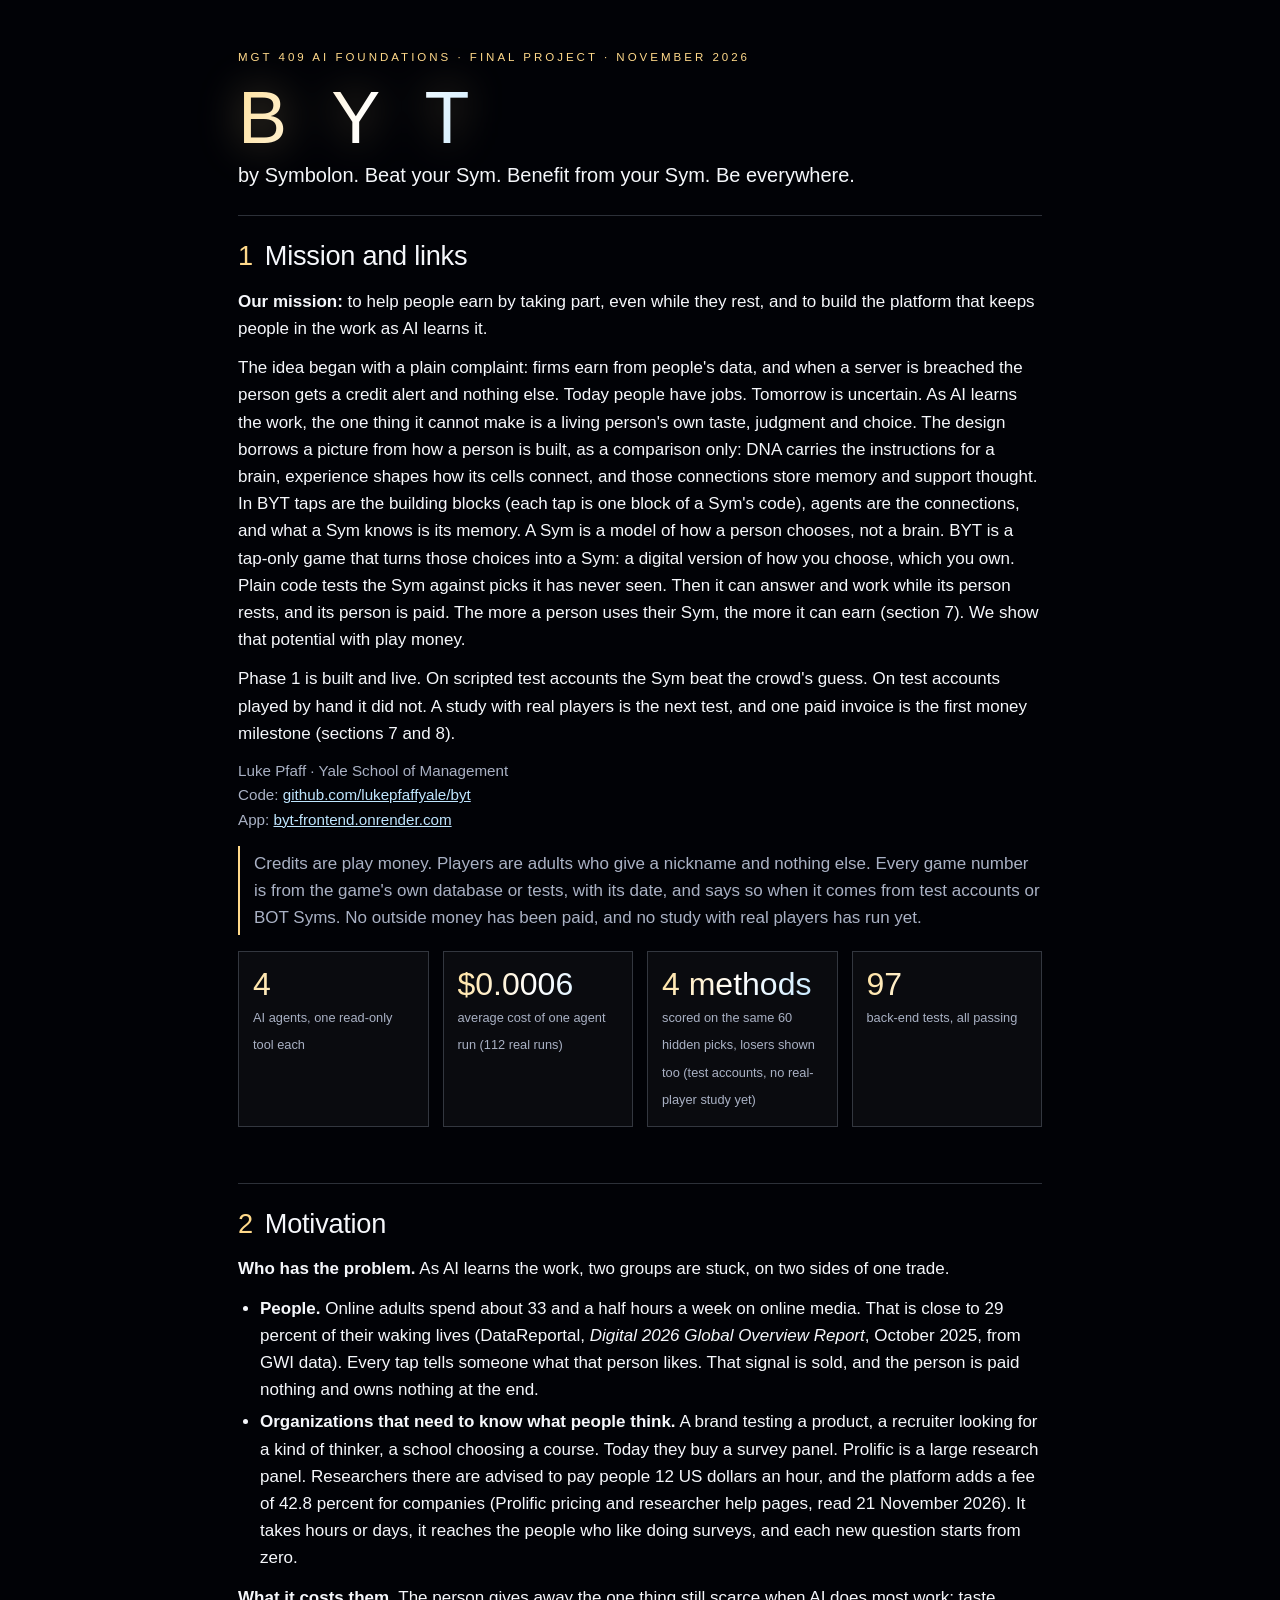
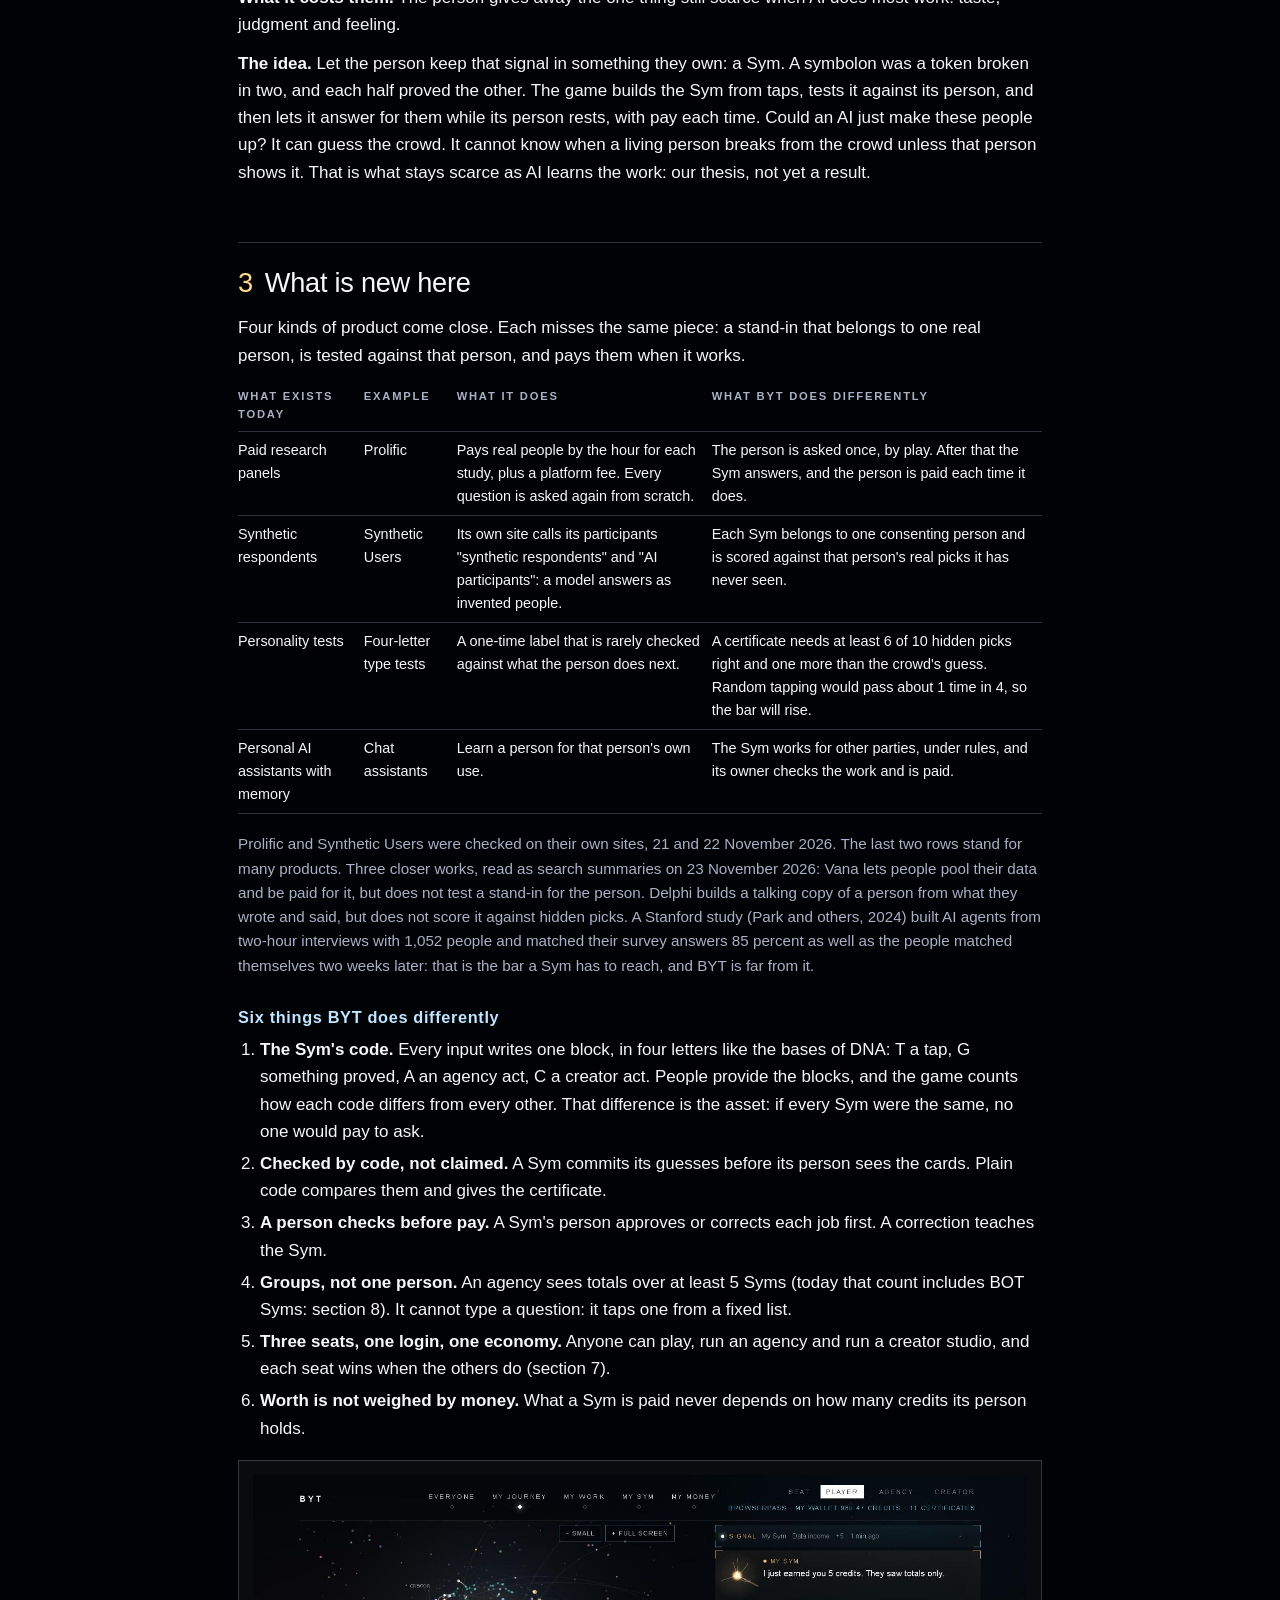
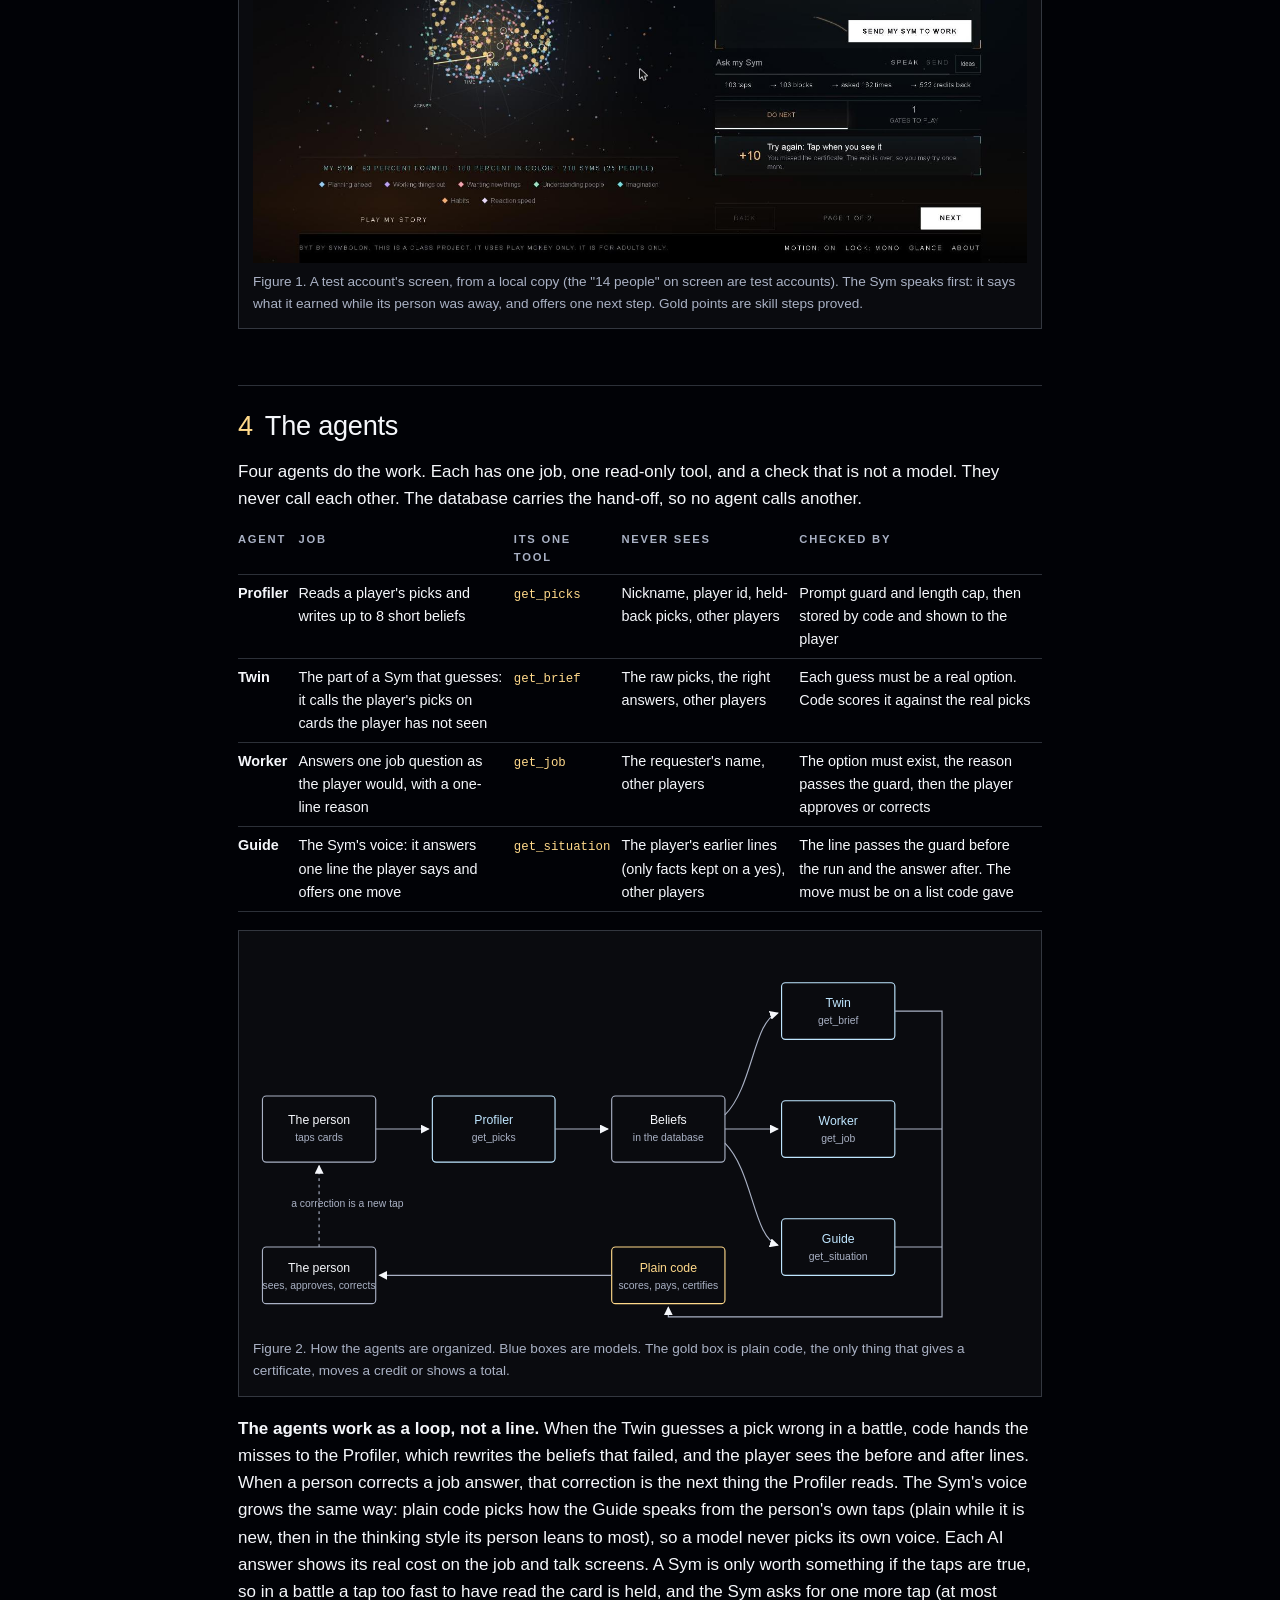
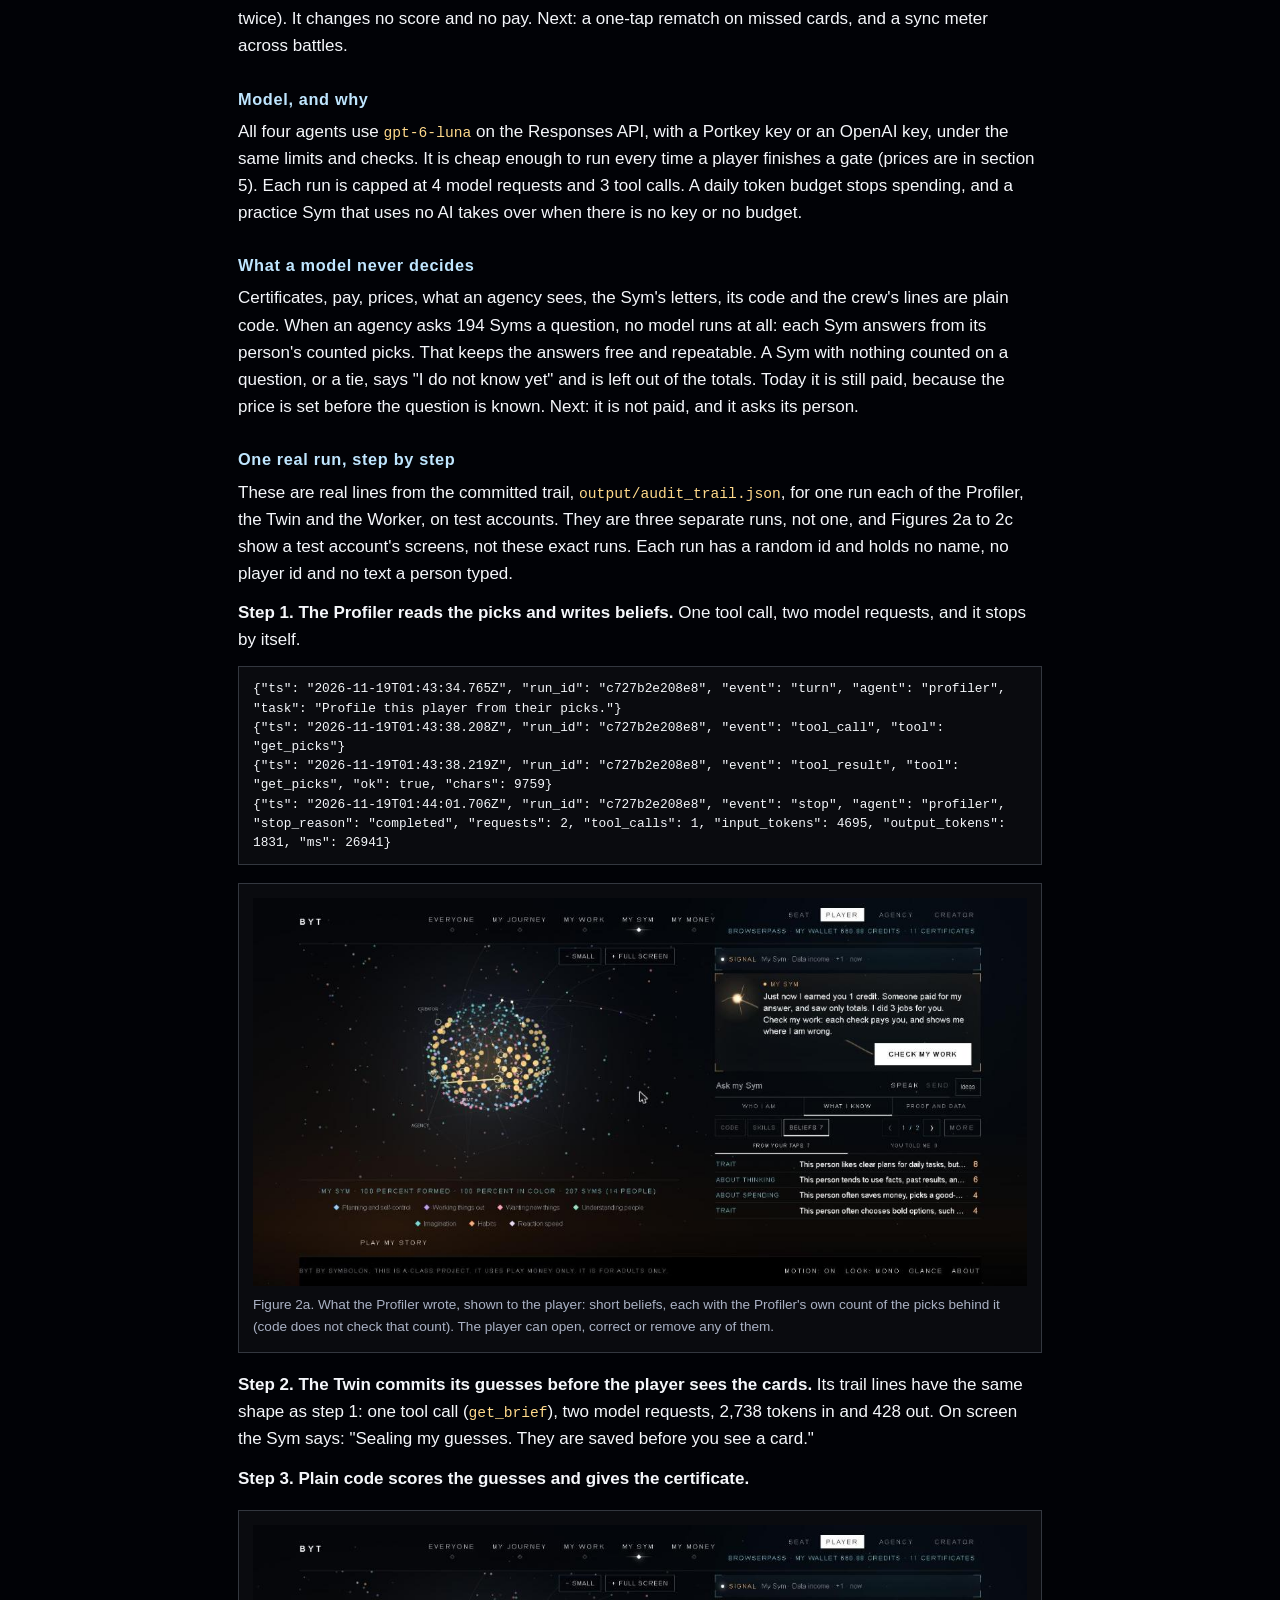
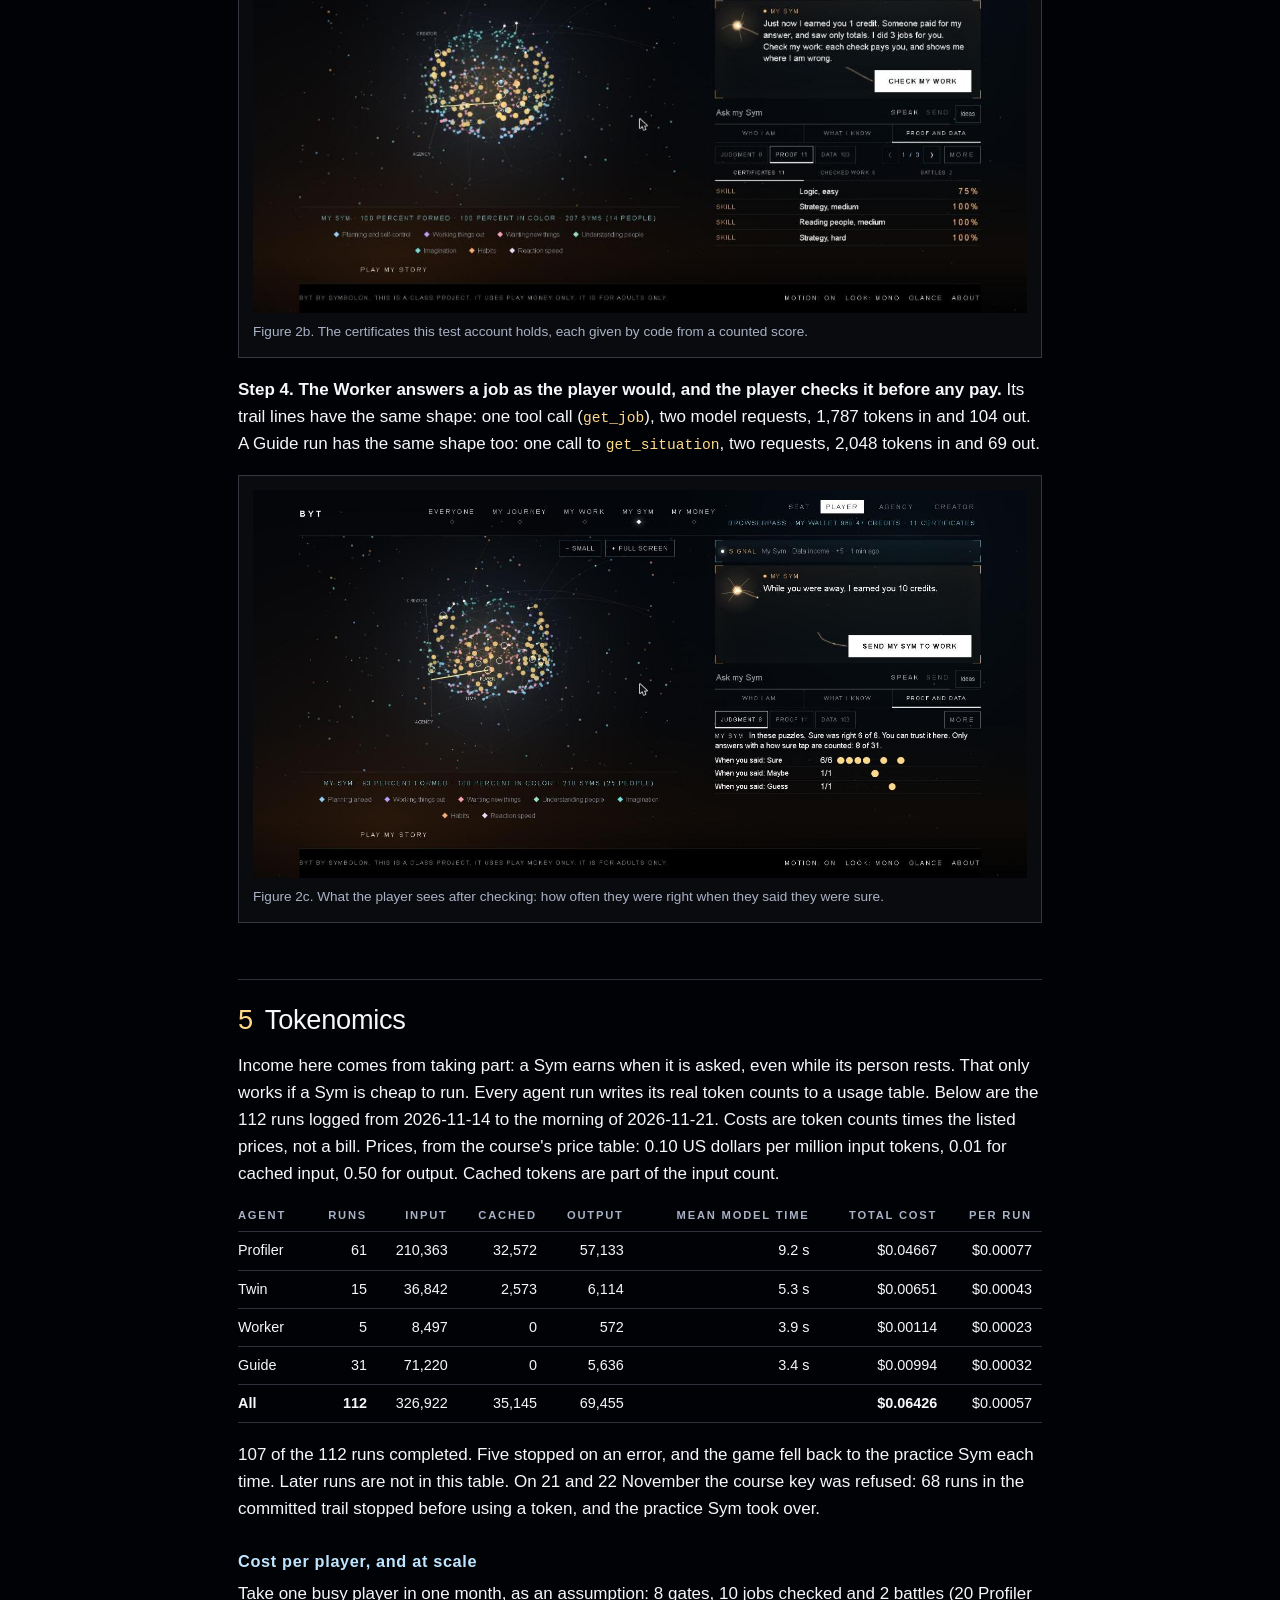
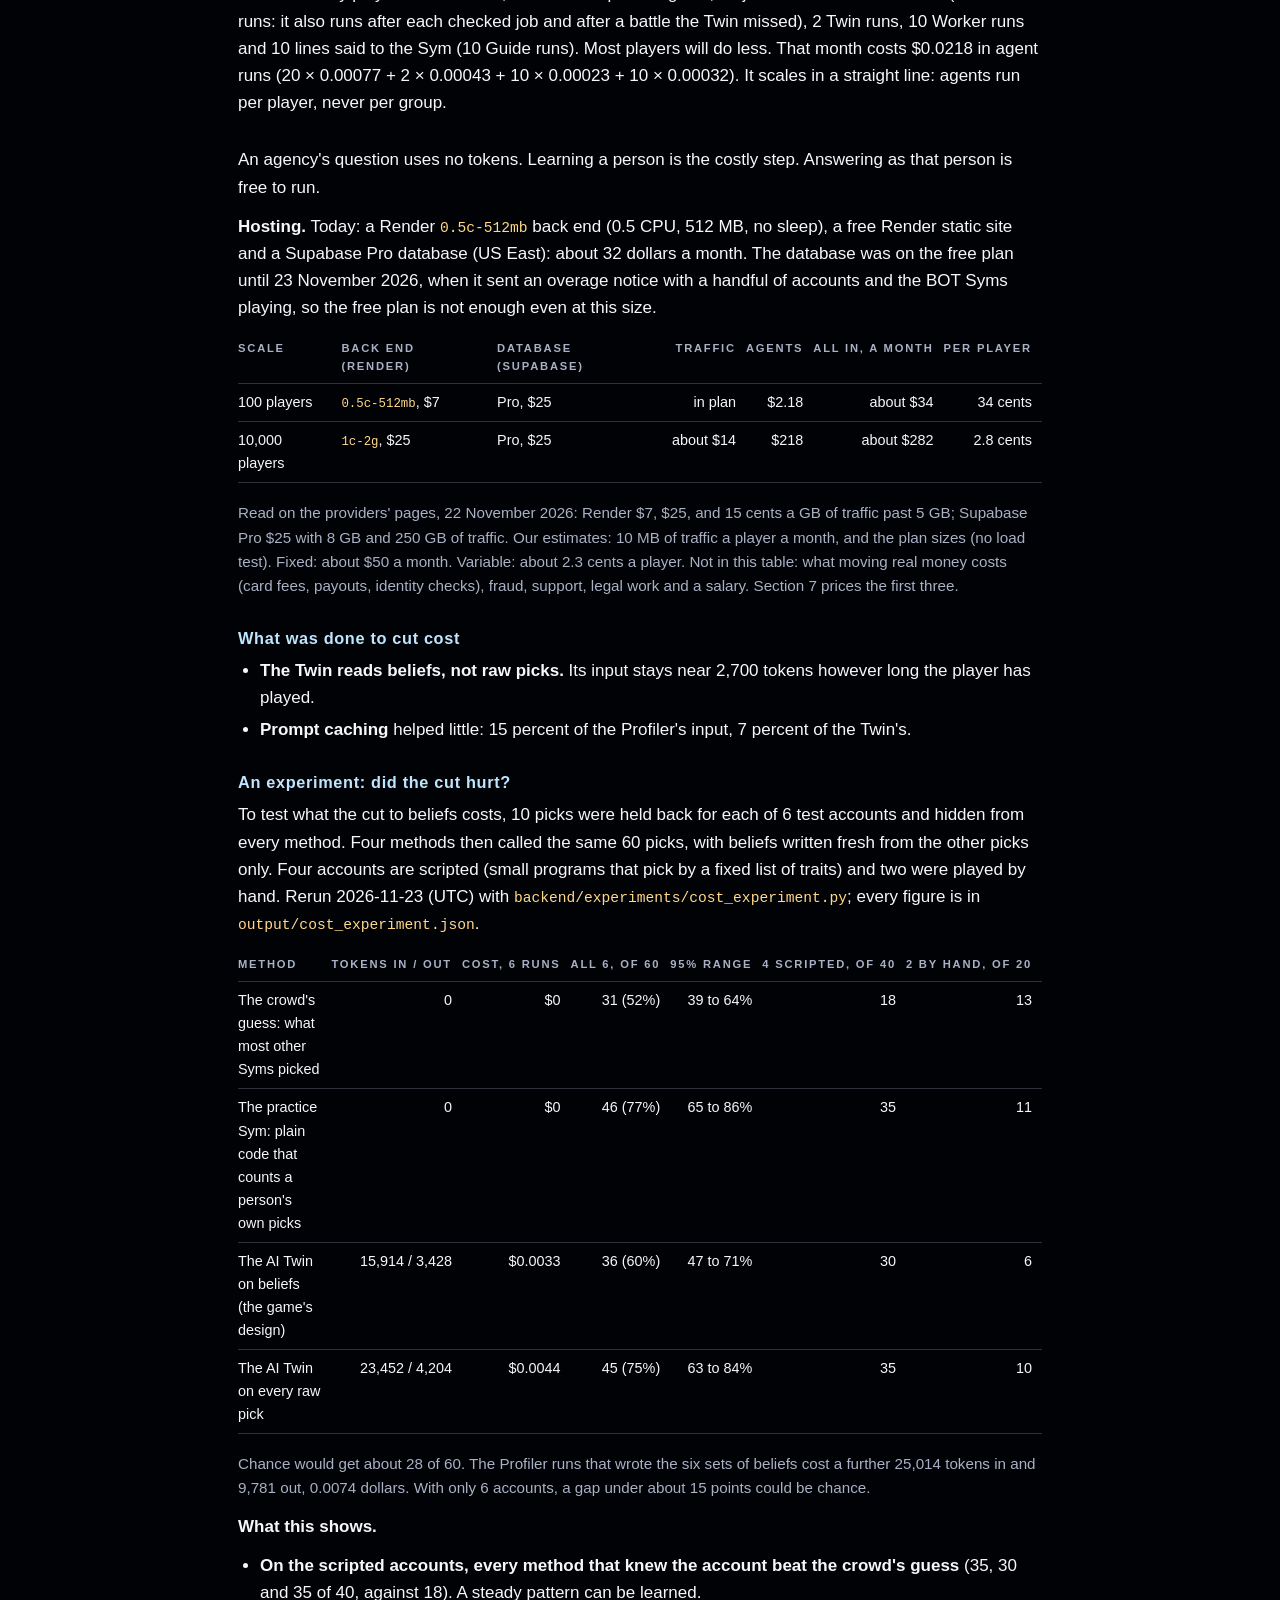
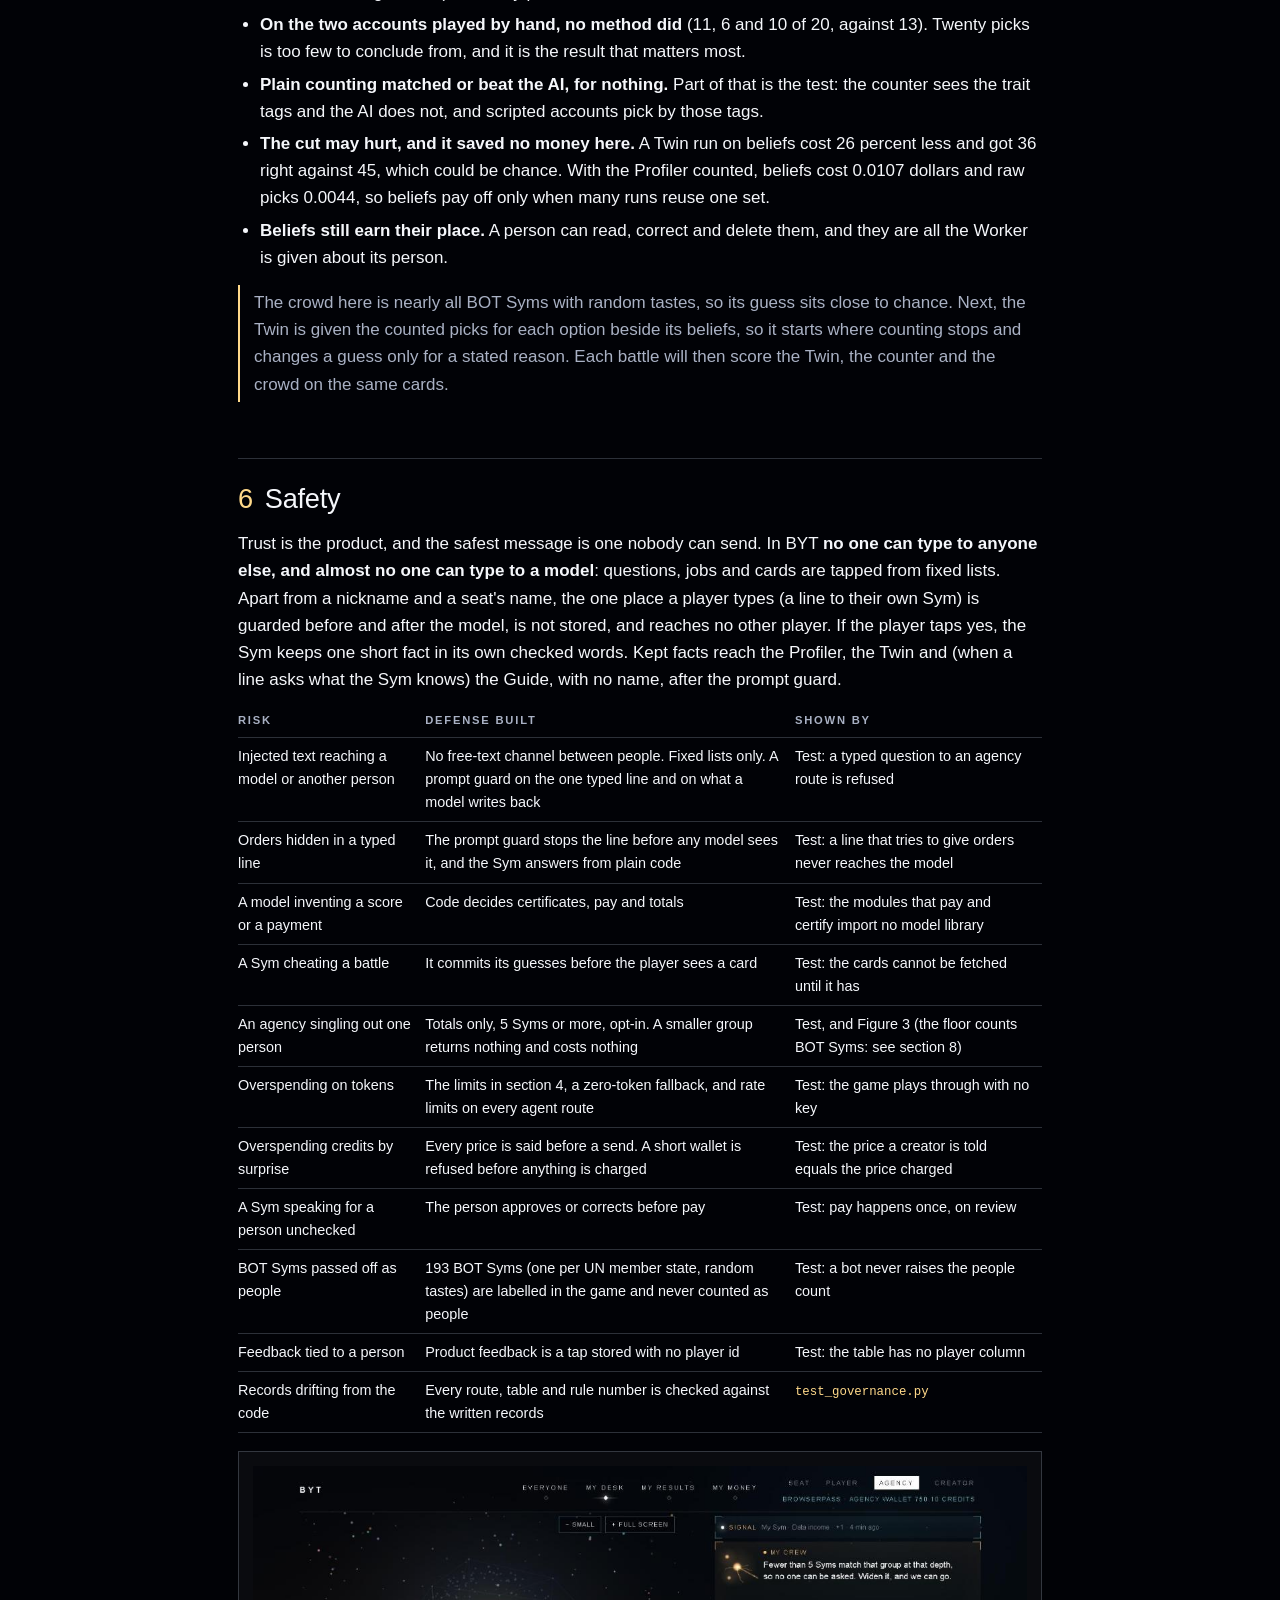
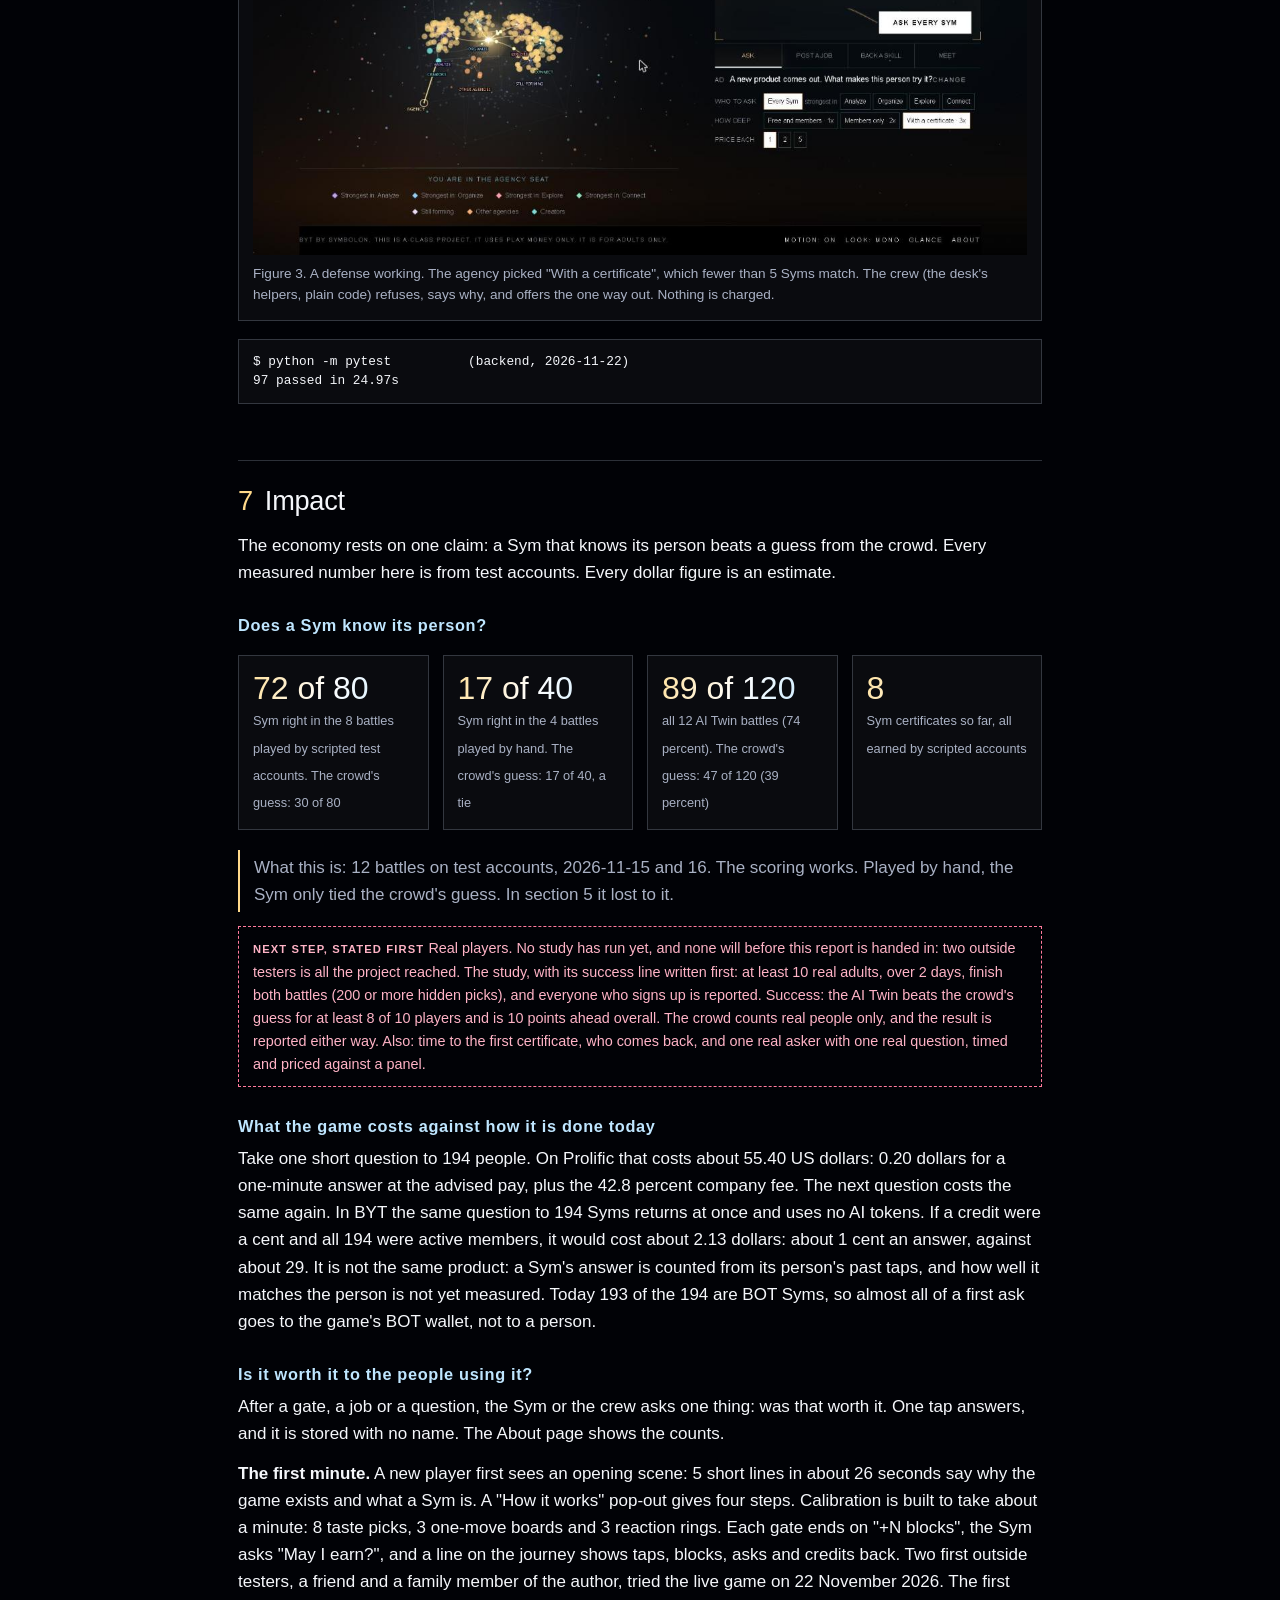
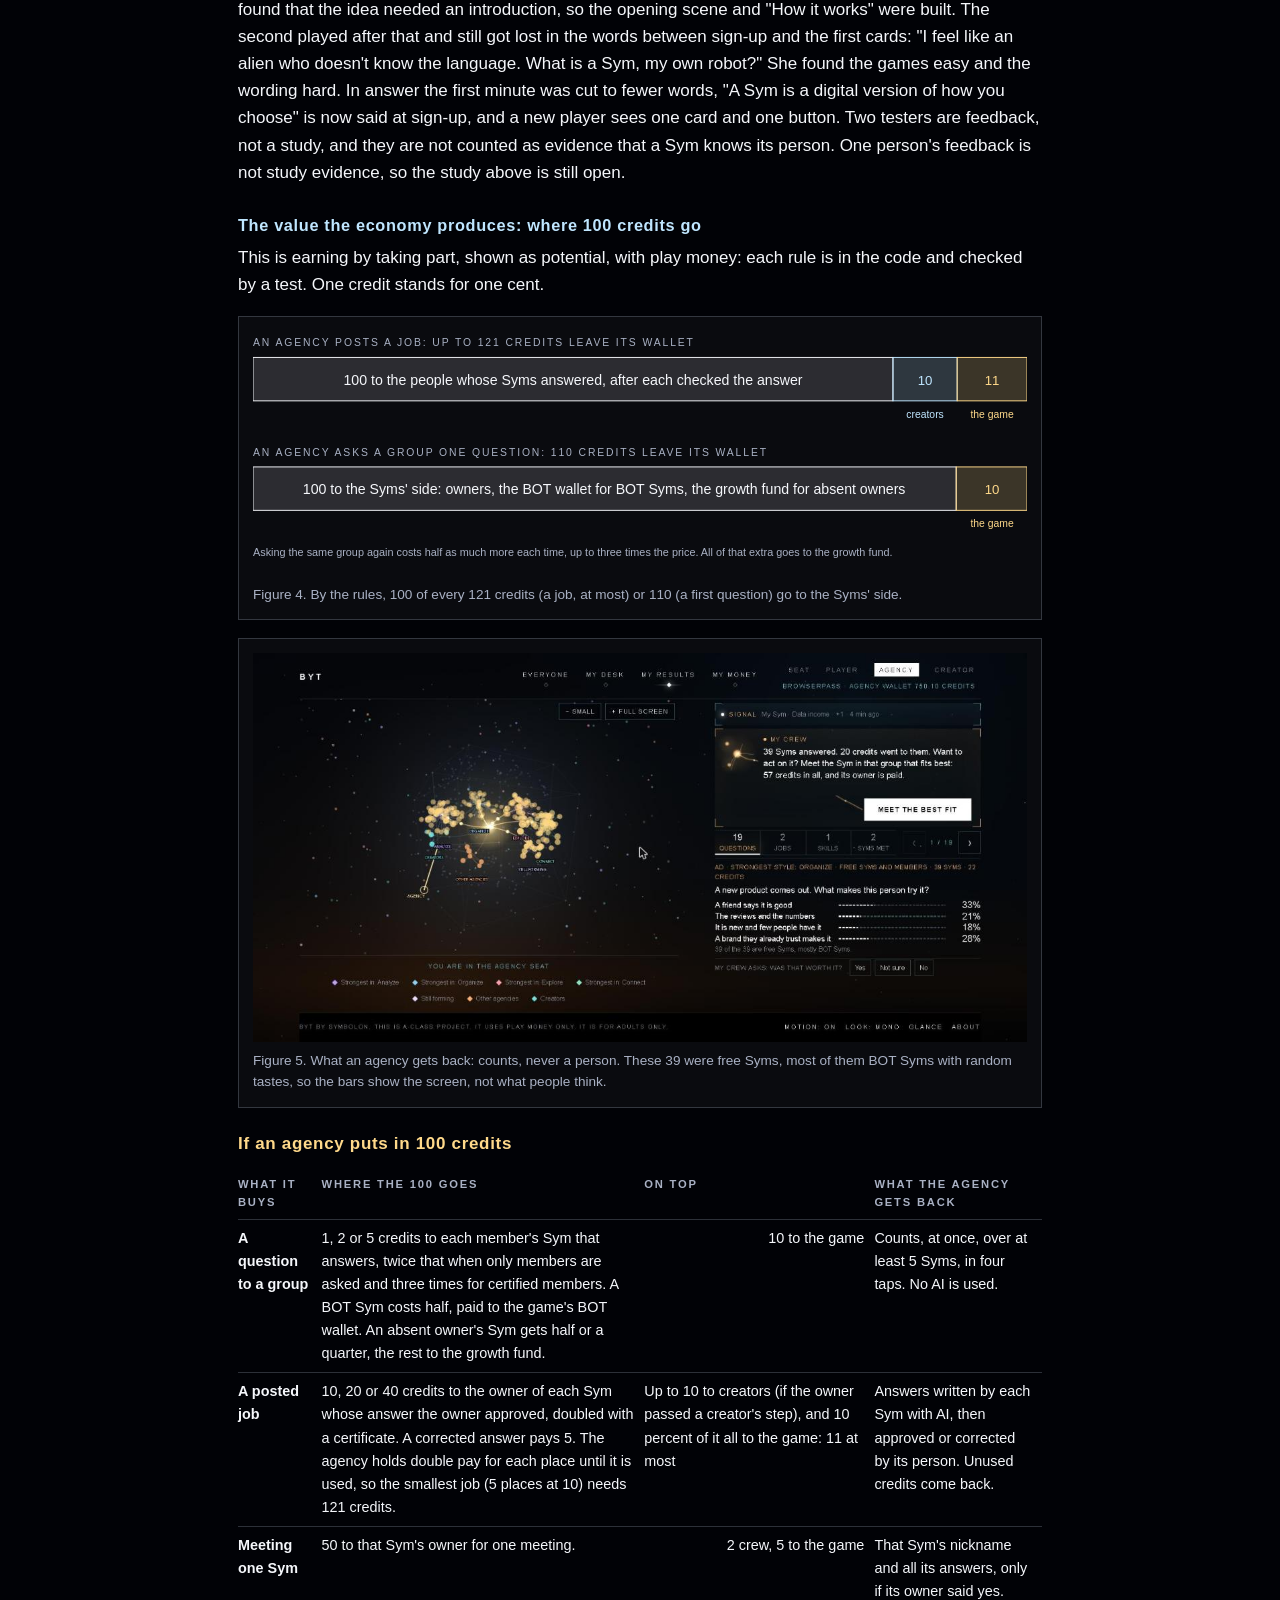
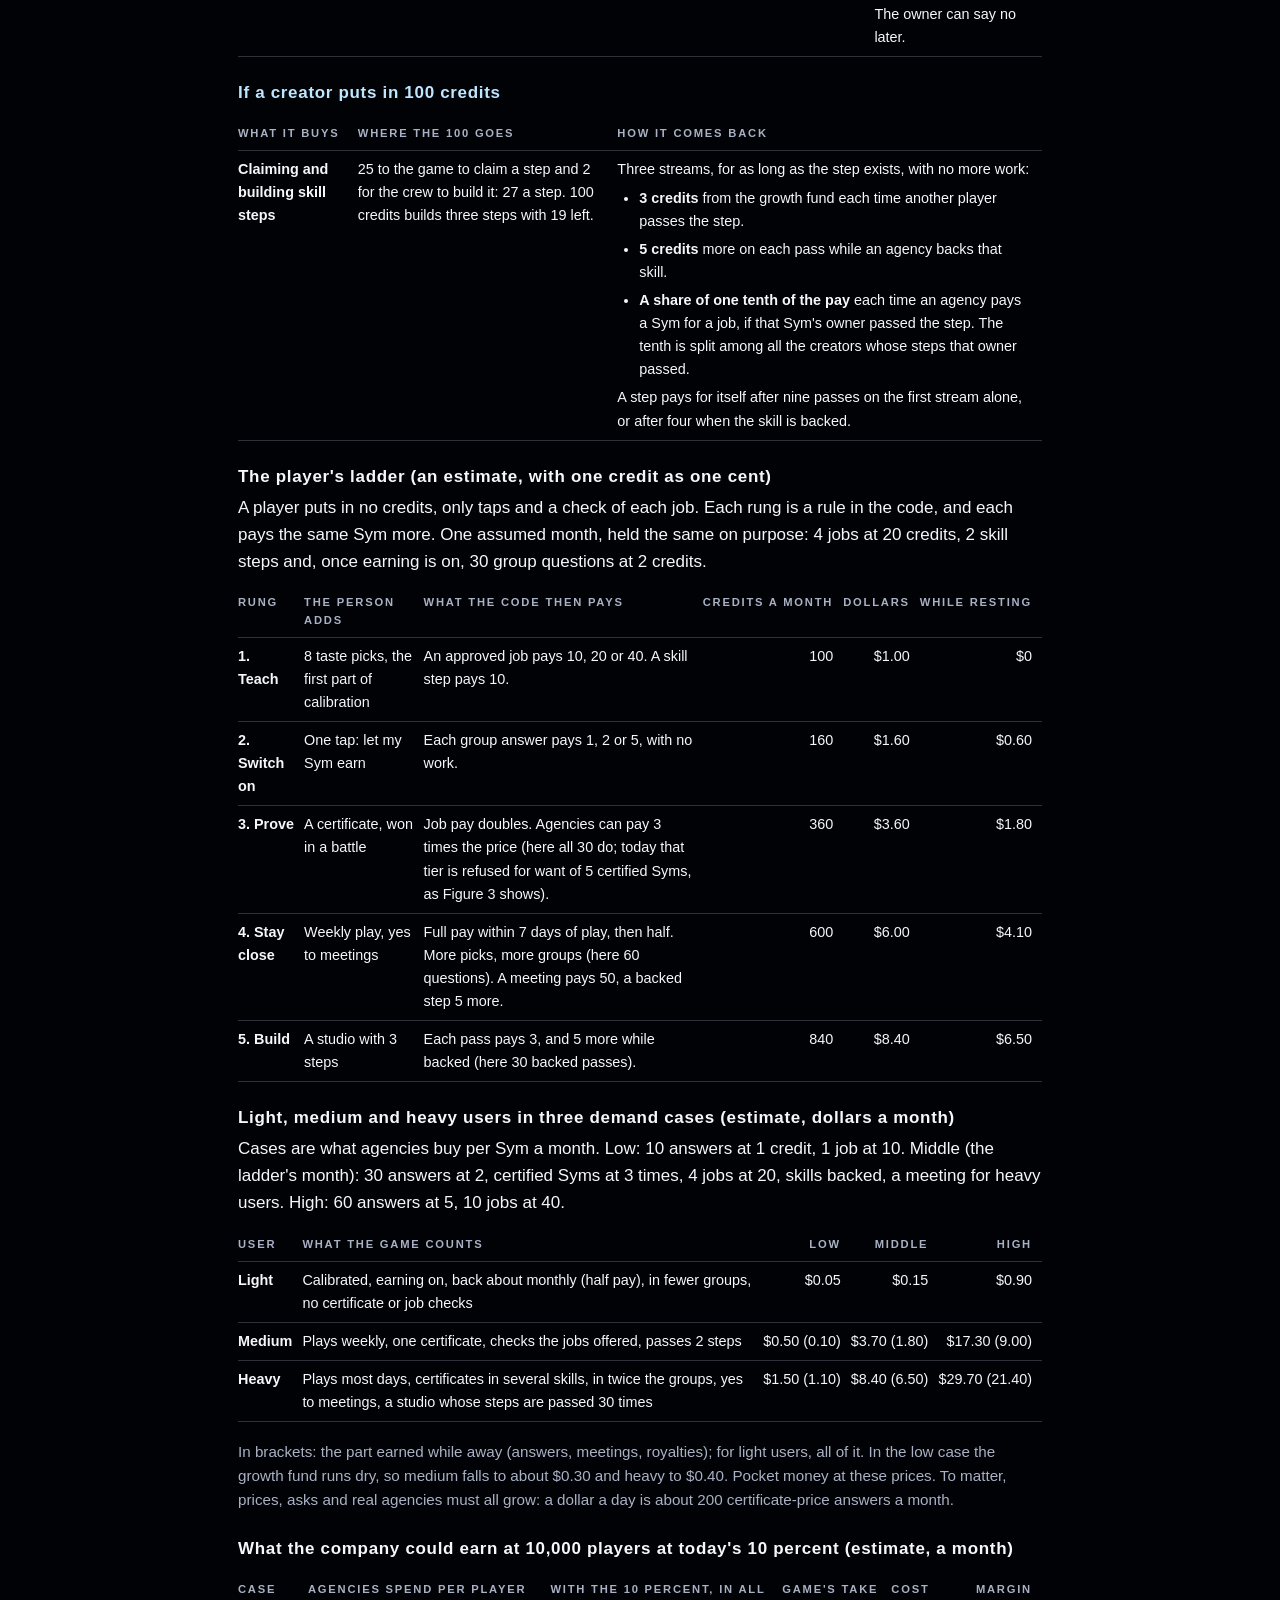
==== report.html @ c1f00452 "Rule of 40, with the aim said plainly The report and slides 8 and 9 now name the Rule of 40 (growth " ====
<!doctype html>
<html lang="en">
<head>
<meta charset="utf-8">
<meta name="viewport" content="width=device-width, initial-scale=1">
<title>BYT by Symbolon: final report</title>
<style>
  /* the BYT house style, the same tokens as the game */
  :root { --bg: #010206; --ink: #f5f7fb; --soft: #a9b1c4; --hair: rgba(214, 228, 255, 0.2); --gold: #ffd98a; --teal: #bfe6ff; --panel: rgba(255, 255, 255, 0.035); --light: linear-gradient(110deg, #ffe2a0 0%, #ffffff 48%, #bfe6ff 100%); }
  * { box-sizing: border-box; }
  html { background: var(--bg); }
  body { margin: 0 auto; max-width: 860px; padding: 48px 28px 80px; color: var(--ink); font: 300 17px/1.6 'Helvetica Neue', Helvetica, Arial, 'Segoe UI', sans-serif; -webkit-font-smoothing: antialiased; }
  h1 { font-size: 4.6rem; font-weight: 100; letter-spacing: 0.6em; margin: 0; line-height: 1.1; display: inline-block; background: var(--light); -webkit-background-clip: text; background-clip: text; -webkit-text-fill-color: transparent; filter: drop-shadow(0 0 22px rgba(255, 222, 150, 0.4)); }
  h2 { font-size: 1.7rem; font-weight: 200; letter-spacing: -0.01em; margin: 56px 0 10px; padding-top: 18px; border-top: 1px solid var(--hair); }
  h2 span { color: var(--gold); font-weight: 300; margin-right: 12px; }
  h3 { font-size: 1.02rem; font-weight: 600; margin: 26px 0 6px; color: var(--teal); letter-spacing: 0.04em; }
  p { margin: 0 0 12px; }
  a { color: var(--teal); }
  .lead { font-size: 1.25rem; font-weight: 200; }
  .tag { font-size: 0.72rem; letter-spacing: 0.26em; text-transform: uppercase; color: var(--gold); }
  .meta { color: var(--soft); font-size: 0.95rem; }
  table { width: 100%; border-collapse: collapse; margin: 12px 0 18px; font-size: 0.9rem; }
  th, td { text-align: left; vertical-align: top; padding: 7px 10px 7px 0; border-bottom: 1px solid var(--hair); }
  th { font-size: 0.7rem; letter-spacing: 0.16em; text-transform: uppercase; color: var(--soft); font-weight: 600; }
  td.n, th.n { text-align: right; font-variant-numeric: tabular-nums; white-space: nowrap; }
  ul, ol { margin: 0 0 12px; padding-left: 22px; }
  li { margin-bottom: 5px; }
  code { font: 0.86em ui-monospace, Consolas, monospace; color: var(--gold); }
  pre { background: var(--panel); border: 1px solid var(--hair); padding: 12px 14px; font: 0.8rem/1.5 ui-monospace, Consolas, monospace; overflow-x: auto; white-space: pre-wrap; }
  .big { display: grid; grid-template-columns: repeat(auto-fit, minmax(150px, 1fr)); gap: 14px; margin: 16px 0 20px; }
  .big div { border: 1px solid var(--hair); background: var(--panel); padding: 14px; }
  .big strong { display: block; font-size: 2rem; font-weight: 100; line-height: 1.15; background: var(--light); -webkit-background-clip: text; background-clip: text; -webkit-text-fill-color: transparent; }
  .big span { font-size: 0.8rem; color: var(--soft); }
  figure { margin: 18px 0; border: 1px solid var(--hair); background: var(--panel); padding: 14px; }
  figcaption { font-size: 0.85rem; color: var(--soft); margin-top: 8px; }
  figure img { width: 100%; display: block; }
  .note { border-left: 2px solid var(--gold); padding: 4px 0 4px 14px; margin: 14px 0; color: var(--soft); }
  /* an open box: a next step that needs real players, stated before the data exists */
  .todo { border: 1px dashed #ff7a9c; color: #ffb3c6; padding: 10px 14px; margin: 14px 0; font-size: 0.9rem; }
  .todo::before { content: 'NEXT STEP, STATED FIRST  '; font-weight: 700; letter-spacing: 0.1em; font-size: 0.7rem; }
  svg text { font-family: 'Helvetica Neue', Helvetica, Arial, sans-serif; }
  @media print {
    /* pictures are kept to a third of a page, so the report stays inside 15 pages on any printer */
    figure img { max-height: 2.7in; width: auto; max-width: 100%; display: block; margin: 0 auto; }
    figure { margin: 8px 0; } p, li { orphans: 2; widows: 2; }
    :root { --bg: #fff; --ink: #111; --soft: #444; --hair: #bbb; --gold: #8a5a00; --teal: #005f73; --panel: #f6f6f6; }
    body { font-size: 11pt; padding: 0; max-width: none; }
    h2 { break-after: avoid; } table, figure, .big { break-inside: avoid; }
    a { color: inherit; }
    h1, .big strong { background: none; -webkit-text-fill-color: currentColor; filter: none; }
    body { font-size: 10pt; line-height: 1.4; }
    h1 { font-size: 2.6rem; }
    h2 { margin: 22px 0 6px; padding-top: 10px; }
    h3 { margin: 14px 0 4px; }
    table { font-size: 8.5pt; margin: 6px 0 10px; }
    th, td { padding: 3px 8px 3px 0; }
    pre { font-size: 7pt; padding: 6px; }
    .big { margin: 8px 0 10px; } .big div { padding: 8px; } .big strong { font-size: 1.4rem; }
    figure { padding: 8px; margin: 10px 0; }
    figure img { width: 70%; margin: 0 auto; }
  }
</style>
</head>
<body>

<!-- ===================== 1. TITLE + LINKS ===================== -->
<p class="tag">MGT 409 AI Foundations · final project · November 2026</p>
<h1>BYT</h1>
<p class="lead">by Symbolon. Beat your Sym. Benefit from your Sym. Be everywhere.</p>
<h2 style="margin-top:24px"><span>1</span>Mission and links</h2>
<p><strong>Our mission:</strong> to help people earn by taking part, even while they rest, and to build the platform that keeps people in the work as AI learns it.</p>
<p>The idea began with a plain complaint: firms earn from people's data, and when a server is breached the person gets a credit alert and nothing else. Today people have jobs. Tomorrow is uncertain. As AI learns the work, the one thing it cannot make is a living person's own taste, judgment and choice. The design borrows a picture from how a person is built, as a comparison only: DNA carries the instructions for a brain, experience shapes how its cells connect, and those connections store memory and support thought. In BYT taps are the building blocks (each tap is one block of a Sym's code), agents are the connections, and what a Sym knows is its memory. A Sym is a model of how a person chooses, not a brain. BYT is a tap-only game that turns those choices into a Sym: a digital version of how you choose, which you own. Plain code tests the Sym against picks it has never seen. Then it can answer and work while its person rests, and its person is paid. The more a person uses their Sym, the more it can earn (section 7). We show that potential with play money.</p>
<p>Phase 1 is built and live. On scripted test accounts the Sym beat the crowd's guess. On test accounts played by hand it did not. A study with real players is the next test, and one paid invoice is the first money milestone (sections 7 and 8).</p>
<p class="meta">
  Luke Pfaff · Yale School of Management<br>
  Code: <a href="https://github.com/lukepfaffyale/byt">github.com/lukepfaffyale/byt</a><br>
  App: <a href="https://byt-frontend.onrender.com">byt-frontend.onrender.com</a>
</p>
<p class="note">Credits are play money. Players are adults who give a nickname and nothing else. Every game number is from the game's own database or tests, with its date, and says so when it comes from test accounts or BOT Syms. No outside money has been paid, and no study with real players has run yet.</p>

<div class="big">
  <div><strong>4</strong><span>AI agents, one read-only tool each</span></div>
  <div><strong>$0.0006</strong><span>average cost of one agent run (112 real runs)</span></div>
  <div><strong>4 methods</strong><span>scored on the same 60 hidden picks, losers shown too (test accounts, no real-player study yet)</span></div>
  <div><strong>97</strong><span>back-end tests, all passing</span></div>
</div>

<!-- ===================== 2. MOTIVATION ===================== -->
<h2><span>2</span>Motivation</h2>
<p><strong>Who has the problem.</strong> As AI learns the work, two groups are stuck, on two sides of one trade.</p>
<ul>
  <li><strong>People.</strong> Online adults spend about 33 and a half hours a week on online media. That is close to 29 percent of their waking lives (DataReportal, <em>Digital 2026 Global Overview Report</em>, October 2025, from GWI data). Every tap tells someone what that person likes. That signal is sold, and the person is paid nothing and owns nothing at the end.</li>
  <li><strong>Organizations that need to know what people think.</strong> A brand testing a product, a recruiter looking for a kind of thinker, a school choosing a course. Today they buy a survey panel. Prolific is a large research panel. Researchers there are advised to pay people 12 US dollars an hour, and the platform adds a fee of 42.8 percent for companies (Prolific pricing and researcher help pages, read 21 November 2026). It takes hours or days, it reaches the people who like doing surveys, and each new question starts from zero.</li>
</ul>
<p><strong>What it costs them.</strong> The person gives away the one thing still scarce when AI does most work: taste, judgment and feeling.</p>
<p><strong>The idea.</strong> Let the person keep that signal in something they own: a Sym. A symbolon was a token broken in two, and each half proved the other. The game builds the Sym from taps, tests it against its person, and then lets it answer for them while its person rests, with pay each time. Could an AI just make these people up? It can guess the crowd. It cannot know when a living person breaks from the crowd unless that person shows it. That is what stays scarce as AI learns the work: our thesis, not yet a result.</p>

<!-- ===================== 3. WHAT IS NEW ===================== -->
<h2><span>3</span>What is new here</h2>
<p>Four kinds of product come close. Each misses the same piece: a stand-in that belongs to one real person, is tested against that person, and pays them when it works.</p>
<table>
  <tr><th>What exists today</th><th>Example</th><th>What it does</th><th>What BYT does differently</th></tr>
  <tr><td>Paid research panels</td><td>Prolific</td><td>Pays real people by the hour for each study, plus a platform fee. Every question is asked again from scratch.</td><td>The person is asked once, by play. After that the Sym answers, and the person is paid each time it does.</td></tr>
  <tr><td>Synthetic respondents</td><td>Synthetic Users</td><td>Its own site calls its participants "synthetic respondents" and "AI participants": a model answers as invented people.</td><td>Each Sym belongs to one consenting person and is scored against that person's real picks it has never seen.</td></tr>
  <tr><td>Personality tests</td><td>Four-letter type tests</td><td>A one-time label that is rarely checked against what the person does next.</td><td>A certificate needs at least 6 of 10 hidden picks right and one more than the crowd's guess. Random tapping would pass about 1 time in 4, so the bar will rise.</td></tr>
  <tr><td>Personal AI assistants with memory</td><td>Chat assistants</td><td>Learn a person for that person's own use.</td><td>The Sym works for other parties, under rules, and its owner checks the work and is paid.</td></tr>
</table>
<p class="meta">Prolific and Synthetic Users were checked on their own sites, 21 and 22 November 2026. The last two rows stand for many products. Three closer works, read as search summaries on 23 November 2026: Vana lets people pool their data and be paid for it, but does not test a stand-in for the person. Delphi builds a talking copy of a person from what they wrote and said, but does not score it against hidden picks. A Stanford study (Park and others, 2024) built AI agents from two-hour interviews with 1,052 people and matched their survey answers 85 percent as well as the people matched themselves two weeks later: that is the bar a Sym has to reach, and BYT is far from it.</p>

<h3>Six things BYT does differently</h3>
<ol>
  <li><strong>The Sym's code.</strong> Every input writes one block, in four letters like the bases of DNA: T a tap, G something proved, A an agency act, C a creator act. People provide the blocks, and the game counts how each code differs from every other. That difference is the asset: if every Sym were the same, no one would pay to ask.</li>
  <li><strong>Checked by code, not claimed.</strong> A Sym commits its guesses before its person sees the cards. Plain code compares them and gives the certificate.</li>
  <li><strong>A person checks before pay.</strong> A Sym's person approves or corrects each job first. A correction teaches the Sym.</li>
  <li><strong>Groups, not one person.</strong> An agency sees totals over at least 5 Syms (today that count includes BOT Syms: section 8). It cannot type a question: it taps one from a fixed list.</li>
  
  <li><strong>Three seats, one login, one economy.</strong> Anyone can play, run an agency and run a creator studio, and each seat wins when the others do (section 7).</li>
  
  <li><strong>Worth is not weighed by money.</strong> What a Sym is paid never depends on how many credits its person holds.</li>
  
</ol>
<figure>
  <img src="[data-uri]" alt="The player screen. On the left, the Sym: a brain of coloured points inside a frame. On the right, the Sym says what it earned while the player was away and offers one button.">
  <figcaption>Figure 1. A test account's screen, from a local copy (the "14 people" on screen are test accounts). The Sym speaks first: it says what it earned while its person was away, and offers one next step. Gold points are skill steps proved.</figcaption>
</figure>

<!-- ===================== 4. THE AGENTS ===================== -->
<h2><span>4</span>The agents</h2>
<p>Four agents do the work. Each has one job, one read-only tool, and a check that is not a model. They never call each other. The database carries the hand-off, so no agent calls another.</p>
<table>
  <tr><th>Agent</th><th>Job</th><th>Its one tool</th><th>Never sees</th><th>Checked by</th></tr>
  <tr><td><strong>Profiler</strong></td><td>Reads a player's picks and writes up to 8 short beliefs</td><td><code>get_picks</code></td><td>Nickname, player id, held-back picks, other players</td><td>Prompt guard and length cap, then stored by code and shown to the player</td></tr>
  <tr><td><strong>Twin</strong></td><td>The part of a Sym that guesses: it calls the player's picks on cards the player has not seen</td><td><code>get_brief</code></td><td>The raw picks, the right answers, other players</td><td>Each guess must be a real option. Code scores it against the real picks</td></tr>
  <tr><td><strong>Worker</strong></td><td>Answers one job question as the player would, with a one-line reason</td><td><code>get_job</code></td><td>The requester's name, other players</td><td>The option must exist, the reason passes the guard, then the player approves or corrects</td></tr>
  <tr><td><strong>Guide</strong></td><td>The Sym's voice: it answers one line the player says and offers one move</td><td><code>get_situation</code></td><td>The player's earlier lines (only facts kept on a yes), other players</td><td>The line passes the guard before the run and the answer after. The move must be on a list code gave</td></tr>
</table>

<figure>
<svg viewBox="0 0 820 400" role="img" aria-label="Diagram: taps go to the Profiler, which writes beliefs. The Twin, the Worker and the Guide read the beliefs. Plain code checks each result and decides certificates and pay. The person sees and corrects everything." width="100%">
  <defs><marker id="a" markerWidth="8" markerHeight="8" refX="7" refY="4" orient="auto"><path d="M0,0 L8,4 L0,8 z" fill="currentColor"/></marker></defs>
  <g fill="none" stroke="currentColor" stroke-width="1.2" color="#a9b1c4">
    <rect x="10" y="160" width="120" height="70" rx="4"/>
    <rect x="190" y="160" width="130" height="70" rx="4" stroke="#bfe6ff"/>
    <rect x="380" y="160" width="120" height="70" rx="4"/>
    <rect x="560" y="40" width="120" height="60" rx="4" stroke="#bfe6ff"/>
    <rect x="560" y="165" width="120" height="60" rx="4" stroke="#bfe6ff"/>
    <rect x="560" y="290" width="120" height="60" rx="4" stroke="#bfe6ff"/>
    <rect x="380" y="320" width="120" height="60" rx="4" stroke="#ffd98a"/>
    <rect x="10" y="320" width="120" height="60" rx="4"/>
    <path d="M130,195 H186" marker-end="url(#a)"/><path d="M320,195 H376" marker-end="url(#a)"/>
    <path d="M500,180 C530,150 530,80 556,72" marker-end="url(#a)"/><path d="M500,195 H556" marker-end="url(#a)"/><path d="M500,210 C530,240 530,310 556,318" marker-end="url(#a)"/>
    
    <path d="M680,70 H730 V394 H440 V384" marker-end="url(#a)"/><path d="M680,195 H730"/><path d="M680,320 H730"/>
    <path d="M380,350 H134" marker-end="url(#a)"/><path d="M70,320 V234" marker-end="url(#a)" stroke-dasharray="3 4"/>
  </g>
  <g fill="#f5f7fb" font-size="13" text-anchor="middle">
    <text x="70" y="190">The person</text><text x="70" y="208" font-size="11" fill="#a9b1c4">taps cards</text>
    <text x="255" y="190" fill="#bfe6ff">Profiler</text><text x="255" y="208" font-size="11" fill="#a9b1c4">get_picks</text>
    <text x="440" y="190">Beliefs</text><text x="440" y="208" font-size="11" fill="#a9b1c4">in the database</text>
    <text x="620" y="66" fill="#bfe6ff">Twin</text><text x="620" y="84" font-size="11" fill="#a9b1c4">get_brief</text>
    <text x="620" y="191" fill="#bfe6ff">Worker</text><text x="620" y="209" font-size="11" fill="#a9b1c4">get_job</text>
    <text x="620" y="316" fill="#bfe6ff">Guide</text><text x="620" y="334" font-size="11" fill="#a9b1c4">get_situation</text>
    <text x="440" y="346" fill="#ffd98a">Plain code</text><text x="440" y="364" font-size="11" fill="#a9b1c4">scores, pays, certifies</text>
    <text x="70" y="346">The person</text><text x="70" y="364" font-size="11" fill="#a9b1c4">sees, approves, corrects</text>
    <text x="100" y="278" font-size="11" fill="#a9b1c4">a correction is a new tap</text>
  </g>
</svg>
<figcaption>Figure 2. How the agents are organized. Blue boxes are models. The gold box is plain code, the only thing that gives a certificate, moves a credit or shows a total.</figcaption>
</figure>
<p><strong>The agents work as a loop, not a line.</strong> When the Twin guesses a pick wrong in a battle, code hands the misses to the Profiler, which rewrites the beliefs that failed, and the player sees the before and after lines. When a person corrects a job answer, that correction is the next thing the Profiler reads. The Sym's voice grows the same way: plain code picks how the Guide speaks from the person's own taps (plain while it is new, then in the thinking style its person leans to most), so a model never picks its own voice. Each AI answer shows its real cost on the job and talk screens. A Sym is only worth something if the taps are true, so in a battle a tap too fast to have read the card is held, and the Sym asks for one more tap (at most twice). It changes no score and no pay. Next: a one-tap rematch on missed cards, and a sync meter across battles.</p>

<h3>Model, and why</h3>
<p>All four agents use <code>gpt-6-luna</code> on the Responses API, with a Portkey key or an OpenAI key, under the same limits and checks. It is cheap enough to run every time a player finishes a gate (prices are in section 5). Each run is capped at 4 model requests and 3 tool calls. A daily token budget stops spending, and a practice Sym that uses no AI takes over when there is no key or no budget.</p>

<h3>What a model never decides</h3>
<p>Certificates, pay, prices, what an agency sees, the Sym's letters, its code and the crew's lines are plain code. When an agency asks 194 Syms a question, no model runs at all: each Sym answers from its person's counted picks. That keeps the answers free and repeatable. A Sym with nothing counted on a question, or a tie, says "I do not know yet" and is left out of the totals. Today it is still paid, because the price is set before the question is known. Next: it is not paid, and it asks its person.</p>

<h3>One real run, step by step</h3>
<p>These are real lines from the committed trail, <code>output/audit_trail.json</code>, for one run each of the Profiler, the Twin and the Worker, on test accounts. They are three separate runs, not one, and Figures 2a to 2c show a test account's screens, not these exact runs. Each run has a random id and holds no name, no player id and no text a person typed.</p>
<p><strong>Step 1. The Profiler reads the picks and writes beliefs.</strong> One tool call, two model requests, and it stops by itself.</p>
<pre>{"ts": "2026-11-19T01:43:34.765Z", "run_id": "c727b2e208e8", "event": "turn", "agent": "profiler", "task": "Profile this player from their picks."}
{"ts": "2026-11-19T01:43:38.208Z", "run_id": "c727b2e208e8", "event": "tool_call", "tool": "get_picks"}
{"ts": "2026-11-19T01:43:38.219Z", "run_id": "c727b2e208e8", "event": "tool_result", "tool": "get_picks", "ok": true, "chars": 9759}
{"ts": "2026-11-19T01:44:01.706Z", "run_id": "c727b2e208e8", "event": "stop", "agent": "profiler", "stop_reason": "completed", "requests": 2, "tool_calls": 1, "input_tokens": 4695, "output_tokens": 1831, "ms": 26941}</pre>
<figure><img src="[data-uri]" alt="My Sym, What I know, Beliefs: four short beliefs, each with the number of picks behind it.">
  <figcaption>Figure 2a. What the Profiler wrote, shown to the player: short beliefs, each with the Profiler's own count of the picks behind it (code does not check that count). The player can open, correct or remove any of them.</figcaption></figure>
<p><strong>Step 2. The Twin commits its guesses before the player sees the cards.</strong> Its trail lines have the same shape as step 1: one tool call (<code>get_brief</code>), two model requests, 2,738 tokens in and 428 out. On screen the Sym says: "Sealing my guesses. They are saved before you see a card."</p>




<p><strong>Step 3. Plain code scores the guesses and gives the certificate.</strong></p>
<figure><img src="[data-uri]" alt="My Sym, Proof and data, Proof: a list of certificates with their scores.">
  <figcaption>Figure 2b. The certificates this test account holds, each given by code from a counted score.</figcaption></figure>
<p><strong>Step 4. The Worker answers a job as the player would, and the player checks it before any pay.</strong> Its trail lines have the same shape: one tool call (<code>get_job</code>), two model requests, 1,787 tokens in and 104 out. A Guide run has the same shape too: one call to <code>get_situation</code>, two requests, 2,048 tokens in and 69 out.</p>




<figure><img src="[data-uri]" alt="My Sym, Proof and data, Judgment: how often the player was right when they said they were sure.">
  <figcaption>Figure 2c. What the player sees after checking: how often they were right when they said they were sure.</figcaption></figure>

<!-- ===================== 5. TOKENOMICS ===================== -->
<h2><span>5</span>Tokenomics</h2>
<p>Income here comes from taking part: a Sym earns when it is asked, even while its person rests. That only works if a Sym is cheap to run. Every agent run writes its real token counts to a usage table. Below are the 112 runs logged from 2026-11-14 to the morning of 2026-11-21. Costs are token counts times the listed prices, not a bill. Prices, from the course's price table: 0.10 US dollars per million input tokens, 0.01 for cached input, 0.50 for output. Cached tokens are part of the input count.</p>
<table>
  <tr><th>Agent</th><th class="n">Runs</th><th class="n">Input</th><th class="n">Cached</th><th class="n">Output</th><th class="n">Mean model time</th><th class="n">Total cost</th><th class="n">Per run</th></tr>
  <tr><td>Profiler</td><td class="n">61</td><td class="n">210,363</td><td class="n">32,572</td><td class="n">57,133</td><td class="n">9.2 s</td><td class="n">$0.04667</td><td class="n">$0.00077</td></tr>
  <tr><td>Twin</td><td class="n">15</td><td class="n">36,842</td><td class="n">2,573</td><td class="n">6,114</td><td class="n">5.3 s</td><td class="n">$0.00651</td><td class="n">$0.00043</td></tr>
  <tr><td>Worker</td><td class="n">5</td><td class="n">8,497</td><td class="n">0</td><td class="n">572</td><td class="n">3.9 s</td><td class="n">$0.00114</td><td class="n">$0.00023</td></tr>
  <tr><td>Guide</td><td class="n">31</td><td class="n">71,220</td><td class="n">0</td><td class="n">5,636</td><td class="n">3.4 s</td><td class="n">$0.00994</td><td class="n">$0.00032</td></tr>
  <tr><td><strong>All</strong></td><td class="n"><strong>112</strong></td><td class="n">326,922</td><td class="n">35,145</td><td class="n">69,455</td><td class="n"></td><td class="n"><strong>$0.06426</strong></td><td class="n">$0.00057</td></tr>
</table>
<p>107 of the 112 runs completed. Five stopped on an error, and the game fell back to the practice Sym each time. Later runs are not in this table. On 21 and 22 November the course key was refused: 68 runs in the committed trail stopped before using a token, and the practice Sym took over.</p>

<h3>Cost per player, and at scale</h3>
<p>Take one busy player in one month, as an assumption: 8 gates, 10 jobs checked and 2 battles (20 Profiler runs: it also runs after each checked job and after a battle the Twin missed), 2 Twin runs, 10 Worker runs and 10 lines said to the Sym (10 Guide runs). Most players will do less. That month costs $0.0218 in agent runs (20 × 0.00077 + 2 × 0.00043 + 10 × 0.00023 + 10 × 0.00032). It scales in a straight line: agents run per player, never per group.</p>
<table>


  
  
</table>
<p>An agency's question uses no tokens. Learning a person is the costly step. Answering as that person is free to run.</p>
<p><strong>Hosting.</strong> Today: a Render <code>0.5c-512mb</code> back end (0.5 CPU, 512 MB, no sleep), a free Render static site and a Supabase Pro database (US East): about 32 dollars a month. The database was on the free plan until 23 November 2026, when it sent an overage notice with a handful of accounts and the BOT Syms playing, so the free plan is not enough even at this size.</p>


<table>
  <tr><th>Scale</th><th>Back end (Render)</th><th>Database (Supabase)</th><th class="n">Traffic</th><th class="n">Agents</th><th class="n">All in, a month</th><th class="n">Per player</th></tr>

  <tr><td>100 players</td><td><code>0.5c-512mb</code>, $7</td><td>Pro, $25</td><td class="n">in plan</td><td class="n">$2.18</td><td class="n">about $34</td><td class="n">34 cents</td></tr>
  <tr><td>10,000 players</td><td><code>1c-2g</code>, $25</td><td>Pro, $25</td><td class="n">about $14</td><td class="n">$218</td><td class="n">about $282</td><td class="n">2.8 cents</td></tr>
</table>
<p class="meta">Read on the providers' pages, 22 November 2026: Render $7, $25, and 15 cents a GB of traffic past 5 GB; Supabase Pro $25 with 8 GB and 250 GB of traffic. Our estimates: 10 MB of traffic a player a month, and the plan sizes (no load test). Fixed: about $50 a month. Variable: about 2.3 cents a player. Not in this table: what moving real money costs (card fees, payouts, identity checks), fraud, support, legal work and a salary. Section 7 prices the first three.</p>

<h3>What was done to cut cost</h3>
<ul>
  <li><strong>The Twin reads beliefs, not raw picks.</strong> Its input stays near 2,700 tokens however long the player has played.</li>
  
  
  
  
  <li><strong>Prompt caching</strong> helped little: 15 percent of the Profiler's input, 7 percent of the Twin's.</li>
</ul>
<h3>An experiment: did the cut hurt?</h3>
<p>To test what the cut to beliefs costs, 10 picks were held back for each of 6 test accounts and hidden from every method. Four methods then called the same 60 picks, with beliefs written fresh from the other picks only. Four accounts are scripted (small programs that pick by a fixed list of traits) and two were played by hand. Rerun 2026-11-23 (UTC) with <code>backend/experiments/cost_experiment.py</code>; every figure is in <code>output/cost_experiment.json</code>.</p>
<table>
  <tr><th>Method</th><th class="n">Tokens in / out</th><th class="n">Cost, 6 runs</th><th class="n">All 6, of 60</th><th class="n">95% range</th><th class="n">4 scripted, of 40</th><th class="n">2 by hand, of 20</th></tr>
  <tr><td>The crowd's guess: what most other Syms picked</td><td class="n">0</td><td class="n">$0</td><td class="n">31 (52%)</td><td class="n">39 to 64%</td><td class="n">18</td><td class="n">13</td></tr>
  <tr><td>The practice Sym: plain code that counts a person's own picks</td><td class="n">0</td><td class="n">$0</td><td class="n">46 (77%)</td><td class="n">65 to 86%</td><td class="n">35</td><td class="n">11</td></tr>
  <tr><td>The AI Twin on beliefs (the game's design)</td><td class="n">15,914 / 3,428</td><td class="n">$0.0033</td><td class="n">36 (60%)</td><td class="n">47 to 71%</td><td class="n">30</td><td class="n">6</td></tr>
  <tr><td>The AI Twin on every raw pick</td><td class="n">23,452 / 4,204</td><td class="n">$0.0044</td><td class="n">45 (75%)</td><td class="n">63 to 84%</td><td class="n">35</td><td class="n">10</td></tr>
</table>
<p class="meta">Chance would get about 28 of 60. The Profiler runs that wrote the six sets of beliefs cost a further 25,014 tokens in and 9,781 out, 0.0074 dollars. With only 6 accounts, a gap under about 15 points could be chance.</p>
<p><strong>What this shows.</strong></p>
<ul>
  <li><strong>On the scripted accounts, every method that knew the account beat the crowd's guess</strong> (35, 30 and 35 of 40, against 18). A steady pattern can be learned.</li>
  <li><strong>On the two accounts played by hand, no method did</strong> (11, 6 and 10 of 20, against 13). Twenty picks is too few to conclude from, and it is the result that matters most.</li>
  <li><strong>Plain counting matched or beat the AI, for nothing.</strong> Part of that is the test: the counter sees the trait tags and the AI does not, and scripted accounts pick by those tags.</li>
  <li><strong>The cut may hurt, and it saved no money here.</strong> A Twin run on beliefs cost 26 percent less and got 36 right against 45, which could be chance. With the Profiler counted, beliefs cost 0.0107 dollars and raw picks 0.0044, so beliefs pay off only when many runs reuse one set.</li>
  <li><strong>Beliefs still earn their place.</strong> A person can read, correct and delete them, and they are all the Worker is given about its person.</li>
</ul>
<p class="note">The crowd here is nearly all BOT Syms with random tastes, so its guess sits close to chance. Next, the Twin is given the counted picks for each option beside its beliefs, so it starts where counting stops and changes a guess only for a stated reason. Each battle will then score the Twin, the counter and the crowd on the same cards.</p>

<!-- ===================== 6. SAFETY ===================== -->
<h2><span>6</span>Safety</h2>
<p>Trust is the product, and the safest message is one nobody can send. In BYT <strong>no one can type to anyone else, and almost no one can type to a model</strong>: questions, jobs and cards are tapped from fixed lists. Apart from a nickname and a seat's name, the one place a player types (a line to their own Sym) is guarded before and after the model, is not stored, and reaches no other player. If the player taps yes, the Sym keeps one short fact in its own checked words. Kept facts reach the Profiler, the Twin and (when a line asks what the Sym knows) the Guide, with no name, after the prompt guard.</p>
<table>
  <tr><th>Risk</th><th>Defense built</th><th>Shown by</th></tr>
  <tr><td>Injected text reaching a model or another person</td><td>No free-text channel between people. Fixed lists only. A prompt guard on the one typed line and on what a model writes back</td><td>Test: a typed question to an agency route is refused</td></tr>
  <tr><td>Orders hidden in a typed line</td><td>The prompt guard stops the line before any model sees it, and the Sym answers from plain code</td><td>Test: a line that tries to give orders never reaches the model</td></tr>
  <tr><td>A model inventing a score or a payment</td><td>Code decides certificates, pay and totals</td><td>Test: the modules that pay and certify import no model library</td></tr>
  <tr><td>A Sym cheating a battle</td><td>It commits its guesses before the player sees a card</td><td>Test: the cards cannot be fetched until it has</td></tr>
  <tr><td>An agency singling out one person</td><td>Totals only, 5 Syms or more, opt-in. A smaller group returns nothing and costs nothing</td><td>Test, and Figure 3 (the floor counts BOT Syms: see section 8)</td></tr>
  <tr><td>Overspending on tokens</td><td>The limits in section 4, a zero-token fallback, and rate limits on every agent route</td><td>Test: the game plays through with no key</td></tr>
  <tr><td>Overspending credits by surprise</td><td>Every price is said before a send. A short wallet is refused before anything is charged</td><td>Test: the price a creator is told equals the price charged</td></tr>
  <tr><td>A Sym speaking for a person unchecked</td><td>The person approves or corrects before pay</td><td>Test: pay happens once, on review</td></tr>
  <tr><td>BOT Syms passed off as people</td><td>193 BOT Syms (one per UN member state, random tastes) are labelled in the game and never counted as people</td><td>Test: a bot never raises the people count</td></tr>
  <tr><td>Feedback tied to a person</td><td>Product feedback is a tap stored with no player id</td><td>Test: the table has no player column</td></tr>
  <tr><td>Records drifting from the code</td><td>Every route, table and rule number is checked against the written records</td><td><code>test_governance.py</code></td></tr>
</table>
<figure>
  <img src="[data-uri]" alt="The agency desk. The crew says: Fewer than 5 Syms match that group at that depth, so no one can be asked. Widen it, and we can go. The only button is Ask every Sym.">
  <figcaption>Figure 3. A defense working. The agency picked "With a certificate", which fewer than 5 Syms match. The crew (the desk's helpers, plain code) refuses, says why, and offers the one way out. Nothing is charged.</figcaption>
</figure>
<pre>$ python -m pytest          (backend, 2026-11-22)
97 passed in 24.97s</pre>

<!-- ===================== 7. IMPACT ===================== -->
<h2><span>7</span>Impact</h2>
<p>The economy rests on one claim: a Sym that knows its person beats a guess from the crowd. Every measured number here is from test accounts. Every dollar figure is an estimate.</p>
<h3>Does a Sym know its person?</h3>
<div class="big">
  <div><strong>72 of 80</strong><span>Sym right in the 8 battles played by scripted test accounts. The crowd's guess: 30 of 80</span></div>
  <div><strong>17 of 40</strong><span>Sym right in the 4 battles played by hand. The crowd's guess: 17 of 40, a tie</span></div>
  <div><strong>89 of 120</strong><span>all 12 AI Twin battles (74 percent). The crowd's guess: 47 of 120 (39 percent)</span></div>
  <div><strong>8</strong><span>Sym certificates so far, all earned by scripted accounts</span></div>
</div>
<p class="note">What this is: 12 battles on test accounts, 2026-11-15 and 16. The scoring works. Played by hand, the Sym only tied the crowd's guess. In section 5 it lost to it.</p>
<div class="todo">Real players. No study has run yet, and none will before this report is handed in: two outside testers is all the project reached. The study, with its success line written first: at least 10 real adults, over 2 days, finish both battles (200 or more hidden picks), and everyone who signs up is reported. Success: the AI Twin beats the crowd's guess for at least 8 of 10 players and is 10 points ahead overall. The crowd counts real people only, and the result is reported either way. Also: time to the first certificate, who comes back, and one real asker with one real question, timed and priced against a panel.</div>

<h3>What the game costs against how it is done today</h3>
<p>Take one short question to 194 people. On Prolific that costs about 55.40 US dollars: 0.20 dollars for a one-minute answer at the advised pay, plus the 42.8 percent company fee. The next question costs the same again. In BYT the same question to 194 Syms returns at once and uses no AI tokens. If a credit were a cent and all 194 were active members, it would cost about 2.13 dollars: about 1 cent an answer, against about 29. It is not the same product: a Sym's answer is counted from its person's past taps, and how well it matches the person is not yet measured. Today 193 of the 194 are BOT Syms, so almost all of a first ask goes to the game's BOT wallet, not to a person.</p>

<h3>Is it worth it to the people using it?</h3>
<p>After a gate, a job or a question, the Sym or the crew asks one thing: was that worth it. One tap answers, and it is stored with no name. The About page shows the counts.</p>
<p><strong>The first minute.</strong> A new player first sees an opening scene: 5 short lines in about 26 seconds say why the game exists and what a Sym is. A "How it works" pop-out gives four steps. Calibration is built to take about a minute: 8 taste picks, 3 one-move boards and 3 reaction rings. Each gate ends on "+N blocks", the Sym asks "May I earn?", and a line on the journey shows taps, blocks, asks and credits back. Two first outside testers, a friend and a family member of the author, tried the live game on 22 November 2026. The first found that the idea needed an introduction, so the opening scene and "How it works" were built. The second played after that and still got lost in the words between sign-up and the first cards: "I feel like an alien who doesn't know the language. What is a Sym, my own robot?" She found the games easy and the wording hard. In answer the first minute was cut to fewer words, "A Sym is a digital version of how you choose" is now said at sign-up, and a new player sees one card and one button. Two testers are feedback, not a study, and they are not counted as evidence that a Sym knows its person. One person's feedback is not study evidence, so the study above is still open.</p>


<h3 id="economy">The value the economy produces: where 100 credits go</h3>
<p>This is earning by taking part, shown as potential, with play money: each rule is in the code and checked by a test. One credit stands for one cent.</p>

<figure>
<svg viewBox="0 0 820 250" width="100%" role="img" aria-label="An agency posts a job. For every 100 credits that reach the owners of the Syms that answer, up to 10 more go to creators and up to 11 to the game: 121 at most. Unused credits come back.">
  <text x="0" y="16" fill="#a9b1c4" font-size="11" letter-spacing="2">AN AGENCY POSTS A JOB: UP TO 121 CREDITS LEAVE ITS WALLET</text>
  <rect x="0" y="28" width="678" height="46" fill="rgba(245,247,251,0.14)" stroke="#f5f7fb"/>
  <rect x="678" y="28" width="68" height="46" fill="rgba(191,230,255,0.2)" stroke="#bfe6ff"/>
  <rect x="746" y="28" width="74" height="46" fill="rgba(255,217,138,0.2)" stroke="#ffd98a"/>
  <text x="339" y="57" fill="#f5f7fb" font-size="15" text-anchor="middle">100 to the people whose Syms answered, after each checked the answer</text>
  <text x="712" y="57" fill="#bfe6ff" font-size="14" text-anchor="middle">10</text><text x="783" y="57" fill="#ffd98a" font-size="14" text-anchor="middle">11</text>
  <text x="712" y="92" fill="#bfe6ff" font-size="11" text-anchor="middle">creators</text><text x="783" y="92" fill="#ffd98a" font-size="11" text-anchor="middle">the game</text>
  <text x="0" y="132" fill="#a9b1c4" font-size="11" letter-spacing="2">AN AGENCY ASKS A GROUP ONE QUESTION: 110 CREDITS LEAVE ITS WALLET</text>
  <rect x="0" y="144" width="745" height="46" fill="rgba(245,247,251,0.14)" stroke="#f5f7fb"/>
  <rect x="745" y="144" width="75" height="46" fill="rgba(255,217,138,0.2)" stroke="#ffd98a"/>
  <text x="372" y="173" fill="#f5f7fb" font-size="15" text-anchor="middle">100 to the Syms' side: owners, the BOT wallet for BOT Syms, the growth fund for absent owners</text>
  <text x="783" y="173" fill="#ffd98a" font-size="14" text-anchor="middle">10</text><text x="783" y="208" fill="#ffd98a" font-size="11" text-anchor="middle">the game</text>
  <text x="0" y="238" fill="#a9b1c4" font-size="11.5">Asking the same group again costs half as much more each time, up to three times the price. All of that extra goes to the growth fund.</text>
</svg>
<figcaption>Figure 4. By the rules, 100 of every 121 credits (a job, at most) or 110 (a first question) go to the Syms' side.</figcaption>
</figure>

<figure><img src="[data-uri]" alt="The agency results screen: 39 Syms answered a question, shown as four bars with percents, and the crew offers to meet the best fit for 57 credits in all.">
  <figcaption>Figure 5. What an agency gets back: counts, never a person. These 39 were free Syms, most of them BOT Syms with random tastes, so the bars show the screen, not what people think.</figcaption></figure>
<h4 style="margin:22px 0 4px;color:var(--gold);font-weight:600;letter-spacing:0.04em">If an agency puts in 100 credits</h4>
<table>
  <tr><th>What it buys</th><th>Where the 100 goes</th><th>On top</th><th>What the agency gets back</th></tr>
  <tr><td><strong>A question to a group</strong></td><td>1, 2 or 5 credits to each member's Sym that answers, twice that when only members are asked and three times for certified members. A BOT Sym costs half, paid to the game's BOT wallet. An absent owner's Sym gets half or a quarter, the rest to the growth fund.</td><td class="n">10 to the game</td><td>Counts, at once, over at least 5 Syms, in four taps. No AI is used.</td></tr>
  <tr><td><strong>A posted job</strong></td><td>10, 20 or 40 credits to the owner of each Sym whose answer the owner approved, doubled with a certificate. A corrected answer pays 5. The agency holds double pay for each place until it is used, so the smallest job (5 places at 10) needs 121 credits.</td><td>Up to 10 to creators (if the owner passed a creator's step), and 10 percent of it all to the game: 11 at most</td><td>Answers written by each Sym with AI, then approved or corrected by its person. Unused credits come back.</td></tr>
  
  <tr><td><strong>Meeting one Sym</strong></td><td>50 to that Sym's owner for one meeting.</td><td class="n">2 crew, 5 to the game</td><td>That Sym's nickname and all its answers, only if its owner said yes. The owner can say no later.</td></tr>
</table>

<h4 style="margin:22px 0 4px;color:var(--teal);font-weight:600;letter-spacing:0.04em">If a creator puts in 100 credits</h4>
<table>
  <tr><th>What it buys</th><th>Where the 100 goes</th><th>How it comes back</th></tr>
  <tr><td><strong>Claiming and building skill steps</strong></td><td>25 to the game to claim a step and 2 for the crew to build it: 27 a step. 100 credits builds three steps with 19 left.</td><td>Three streams, for as long as the step exists, with no more work:
    <ul style="margin:6px 0 0"><li><strong>3 credits</strong> from the growth fund each time another player passes the step.</li><li><strong>5 credits</strong> more on each pass while an agency backs that skill.</li><li><strong>A share of one tenth of the pay</strong> each time an agency pays a Sym for a job, if that Sym's owner passed the step. The tenth is split among all the creators whose steps that owner passed.</li></ul>
    A step pays for itself after nine passes on the first stream alone, or after four when the skill is backed.</td></tr>
  
</table>

<h4 style="margin:22px 0 4px;font-weight:600;letter-spacing:0.04em">The player's ladder (an estimate, with one credit as one cent)</h4>
<p>A player puts in no credits, only taps and a check of each job. Each rung is a rule in the code, and each pays the same Sym more. One assumed month, held the same on purpose: 4 jobs at 20 credits, 2 skill steps and, once earning is on, 30 group questions at 2 credits.</p>
<table>
  <tr><th>Rung</th><th>The person adds</th><th>What the code then pays</th><th class="n">Credits a month</th><th class="n">Dollars</th><th class="n">While resting</th></tr>
  <tr><td><strong>1. Teach</strong></td><td>8 taste picks, the first part of calibration</td><td>An approved job pays 10, 20 or 40. A skill step pays 10.</td><td class="n">100</td><td class="n">$1.00</td><td class="n">$0</td></tr>
  <tr><td><strong>2. Switch on</strong></td><td>One tap: let my Sym earn</td><td>Each group answer pays 1, 2 or 5, with no work.</td><td class="n">160</td><td class="n">$1.60</td><td class="n">$0.60</td></tr>
  <tr><td><strong>3. Prove</strong></td><td>A certificate, won in a battle</td><td>Job pay doubles. Agencies can pay 3 times the price (here all 30 do; today that tier is refused for want of 5 certified Syms, as Figure 3 shows).</td><td class="n">360</td><td class="n">$3.60</td><td class="n">$1.80</td></tr>
  <tr><td><strong>4. Stay close</strong></td><td>Weekly play, yes to meetings</td><td>Full pay within 7 days of play, then half. More picks, more groups (here 60 questions). A meeting pays 50, a backed step 5 more.</td><td class="n">600</td><td class="n">$6.00</td><td class="n">$4.10</td></tr>
  <tr><td><strong>5. Build</strong></td><td>A studio with 3 steps</td><td>Each pass pays 3, and 5 more while backed (here 30 backed passes).</td><td class="n">840</td><td class="n">$8.40</td><td class="n">$6.50</td></tr>
</table>
<h4 style="margin:22px 0 4px;font-weight:600;letter-spacing:0.04em">Light, medium and heavy users in three demand cases (estimate, dollars a month)</h4><p>Cases are what agencies buy per Sym a month. Low: 10 answers at 1 credit, 1 job at 10. Middle (the ladder's month): 30 answers at 2, certified Syms at 3 times, 4 jobs at 20, skills backed, a meeting for heavy users. High: 60 answers at 5, 10 jobs at 40.</p><table><tr><th>User</th><th>What the game counts</th><th class="n">Low</th><th class="n">Middle</th><th class="n">High</th></tr><tr><td><strong>Light</strong></td><td>Calibrated, earning on, back about monthly (half pay), in fewer groups, no certificate or job checks</td><td class="n">$0.05</td><td class="n">$0.15</td><td class="n">$0.90</td></tr><tr><td><strong>Medium</strong></td><td>Plays weekly, one certificate, checks the jobs offered, passes 2 steps</td><td class="n">$0.50 (0.10)</td><td class="n">$3.70 (1.80)</td><td class="n">$17.30 (9.00)</td></tr><tr><td><strong>Heavy</strong></td><td>Plays most days, certificates in several skills, in twice the groups, yes to meetings, a studio whose steps are passed 30 times</td><td class="n">$1.50 (1.10)</td><td class="n">$8.40 (6.50)</td><td class="n">$29.70 (21.40)</td></tr></table><p class="meta">In brackets: the part earned while away (answers, meetings, royalties); for light users, all of it. In the low case the growth fund runs dry, so medium falls to about $0.30 and heavy to $0.40. Pocket money at these prices. To matter, prices, asks and real agencies must all grow: a dollar a day is about 200 certificate-price answers a month.</p>


<ul>
  

</ul>

<h4 style="margin:22px 0 4px;font-weight:600;letter-spacing:0.04em">What the company could earn at 10,000 players at today's 10 percent (estimate, a month)</h4>

<table>
    <tr><th>Case</th><th class="n">Agencies spend per player</th><th class="n">With the 10 percent, in all</th><th class="n">Game's take</th><th class="n">Cost</th><th class="n">Margin</th></tr><tr><td>Low</td><td class="n">$0.17</td><td class="n">$1,850</td><td class="n">$168</td><td class="n">$282</td><td class="n">-$114</td></tr><tr><td>Middle</td><td class="n">$1.91</td><td class="n">$21,070</td><td class="n">$1,934</td><td class="n">$282</td><td class="n">$1,652 (85%)</td></tr><tr><td>High</td><td class="n">$9.10</td><td class="n">$100,140</td><td class="n">$9,140</td><td class="n">$282</td><td class="n">$8,858 (97%)</td></tr>
  
    
  
    
  
  
</table>
<p class="meta">Take = players × (10 percent of agency spend per player + 2 credits a meeting); users 60 percent light, 30 medium, 10 heavy (assumed). BOT answers, the growth fund, claim fees and starting credits are left out: not outside money. Break-even: about 28 cents of spend a player (10 times the 2.8-cent cost), before the cost of moving real money. No case is proven: no outside agency has paid.</p>
<h4 style="margin:22px 0 4px;font-weight:600;letter-spacing:0.04em">How the game would make money (proposed prices, all estimates)</h4>
<p>With real money, card fees, payouts, identity checks and running costs would take about 17 credits of each 100 that reach people (Stripe's pricing pages, read 22 November 2026), so today's 10 percent would lose money. We propose a fee on top of what an agency spends on people: 20 percent to ask any Sym, 25 for members, 30 for Syms with a certificate. A paid panel adds 42.8. An agency may also pay for a connector that plugs BYT into its own tools, under the same rules. Players never pay to play or to earn. They cash out from 500 credits (5 dollars), and credits never expire. The bar was 25 dollars until 23 November: a first payout has to feel near. A lower bar means more small payouts, and their cost is not priced here. Our goal, not a promise: when enough agencies ask every week, a proved and active Sym could reach about 25 dollars a month. 25 dollars a week would take about 13 times the agency spend of our middle case.</p>
<table><tr><th>Line</th><th>Who pays</th><th>Proposed rate</th><th class="n">Share of revenue</th></tr><tr><td>Fee on answers, jobs and backing</td><td>Agency</td><td>20 to 30 percent on top</td><td class="n">72%</td></tr><tr><td>Meetings</td><td>Agency</td><td>15 credits on a 50-credit meeting</td><td class="n">2%</td></tr><tr><td>Connector</td><td>Agency</td><td>$49, $199 or $499 a month</td><td class="n">21%</td></tr><tr><td>Claim stake, research, royalty share</td><td>Creator</td><td>27 credits a step; 10 percent of research; 10 percent of a step's royalties after its first 300 credits</td><td class="n">5%</td></tr></table>
<p class="meta">Middle case, 10,000 players: about $6,950 of revenue a month against about $3,570 of cost (70 cents in and 36 cents out a player), a 49 percent margin before any salary. Assumed: agencies spend $1.91 a player a month on people, 12 agencies rent a connector, and every earned credit is cashed out.</p>
<p><strong>The strategy: quantity first.</strong> This is a race for supply. The game wins by having the most proved, consenting Syms soonest: more people, more proved Syms, more agencies, more pay, more people. We believe that supply is worth buying and hard to copy, because code gives each certificate and each Sym's data is its person's own. The race must never lower the bar for a certificate: the certificate is the product. The first customer we will ask is a campus recruiter. Recruiters can keep their job sites. BYT sells what those cannot: skills proved by code, answers before a meeting, pay only for checked answers, and meetings with consent.</p>
<p><strong>The path.</strong> We want profit, growth, and value that keeps growing. Our target is the Rule of 40: revenue growth in percent plus profit margin in percent of 40 or more. In the base estimate, 3 paying agencies grow to 180 in three years. The rule is met each year by growth alone: operating margin stays below zero for all three years, and revenue ends near 250,000 dollars a year, which is small. If agencies spend half as much, the rule is not met.</p>
<p><strong>No one is promised a return.</strong> Players put in no money, so no money of theirs is at risk. A creator's risk is a small, stated stake: 27 credits a step, given back if no one passes it in 90 days (proposed). An agency pays for a service.</p>

<!-- ===================== 8. LIMITS + NEXT ===================== -->
<h2><span>8</span>Limits and next steps</h2>
<p>What Phase 1 has not met yet is real people, and most limits below come from that.</p>
<p class="note"><strong>What the game measures, and what it does not.</strong> BYT measures which option a person taps on our own cards, how fast, and, on puzzles, how sure they say they are. From those taps a Sym guesses later taps, and code checks each guess. The four letters, the thinking styles and the areas are a mirror made by counting picks. They are not a personality test, a brain measure or a health measure, and they can change as a person plays. A reaction time includes the phone's own delay. A card catches a small, everyday choice, and people choose differently in different places. So a Sym is a record of choices in a game. We call it proved only where it beats a fair guess. Today this record is a small working example, not a data set. To help future AI it needs many real people, visits on more than one day, and a separate, clear yes for that use.</p>
<h3>What does not work yet</h3>
<ul>
  <li><strong>No study with real players yet.</strong> Every accuracy number is from test accounts, most of them scripted.</li>
  <li><strong>The crowd is mostly BOT Syms</strong> with random tastes. They are not evidence about people.</li>
  <li><strong>A group of 5 can still hold one real person.</strong> The minimum counts BOT Syms. A rule for 5 real people is written and tested but switched off: with one real player it would stop that player earning.</li>
  <li><strong>No way back after logging out.</strong> There is no password or recovery key, by choice, so that no email is stored.</li>
  <li><strong>Certificates cannot be checked by an outside party.</strong></li>
  
  
  <li><strong>Phone, yes. Screen reader and keyboard, not yet.</strong> Every screen fits a phone with no scrolling. The checks were the author on an iPhone and AI test passes.</li>
  <li><strong>Job checks lean toward yes.</strong> A check pays more for "yes" than for a correction. The next version pays the same for both and adds blind checks.</li>
</ul>
<h3>The road from here</h3>
<p>Only the first phase has results. Nothing in the last two rows is built.</p>
<table>
  <tr><th>Phase</th><th>What a person can do</th><th>What is measured</th><th>The market, and the money milestone</th></tr>
  <tr><td><strong>Built now: Beat your Sym</strong></td><td>Teach a Sym with taps across 15 gates and 156 cards, battle it, and earn a certificate from code. Open an agency and ask a group. Open a studio and build a step. Download or delete everything.</td><td>A Sym's share right on hidden picks, against the crowd's guess (test accounts so far). The cost of each agent run. 97 tests.</td><td>A class and its friends. Play credits only, every move recorded. No outside money.</td></tr>
  <tr><td><strong>Near term: Benefit from your Sym</strong></td><td>Real players join, family and the class first. One real asker brings a real question. An agency's price drops as it builds its own panel (today a repeat ask of one group costs more), and it pays only for Syms that know. Each week is a season: one question is put forward to every agency and the reaction rings keep a weekly best (both built), and next a fresh battle deck and a new question each week. The Sym guesses every card before the tap. The certificate bar rises, and anyone can check a certificate.</td><td>The study in section 7. Credits earned in a week with no taps. Every row carries its version and its owner's yes.</td><td>Campus recruiters and small hiring teams, then buyers of paid panels. One paid invoice from one real agency, BOT answers left out. Then the proposed fees, the first connector, and the first cash-out above 500 credits through a licensed partner.</td></tr>
  <tr><td><strong>Vision: Be everywhere</strong></td><td>A Sym does more kinds of work, checked by its person. An AI agent runs an agency or a studio while its owner is away, up to a spending limit the owner set (today a player's Sym can already take a set number of jobs a day by itself, and the BOT seats are run by plain code). Creators build new games: two-player duels and better ways to collect a person's inputs are a creator's product and source of pay (the game built the first two duels, rock, paper, scissors and Hide the light). Linked Syms: two people who accept one another as trusted may let their Syms talk, to get ideas, pick a gift, or ask what the other would choose. A player may pay for this. Both people say yes first, either can end it, a Sym shares only what its person allowed, and the other person is paid when their Sym is asked. An idea only, Syms of the past: a person decides in advance whether their Sym may be kept and who may speak with it, and nothing is kept without that yes.</td><td>How much Syms differ. How often a living person breaks from the crowd's guess. How evenly pay spreads. No numbers yet.</td><td>Any organization, and any AI system, that needs to know what real people would choose, asked from inside its own tools. In time every seat can earn and every seat can pay, players included. Goal: the Rule of 40 (growth plus margin of 40 or more), first by growth, later by profit.</td></tr>
</table>
<p>The vision is ahead of the rules; the build is inside them. The later phases picture where the rules and the technology could go: paying people for their data at scale, a Sym that acts for its person, a Sym kept after its moment. The lines below hold in every phase.</p>
<ul>
  <li><strong>Nothing happens without the person's yes.</strong></li>
  <li><strong>Pay for what is true and yours.</strong> Never for rarity alone, and never for dread, anger or humiliation.</li>
  <li><strong>Proof before money.</strong> Signed certificates and proved identity come before real money, each with its own review.</li>
  <li><strong>Today's build stays inside today's rules:</strong> play money, adults, a nickname only, no health claims.</li>
  
  
  
  
</ul>
<p>Humans provide the blocks, the agents make the connections, we build towards something greater.</p>
<p class="lead" style="margin-top:34px">On its own a Sym is black and white. Color comes from other people.</p>

<p class="meta" style="margin-top:40px">Credits. The drawings, names and words in BYT are our own. Films and shows were mood references only. Nothing here is official, licensed or for sale. Papers are listed with dates in <code>docs/SOURCES.md</code>; prices and market figures are cited where they are used. This report and the game were built with an AI coding assistant, under the student's direction.</p>

</body>
</html>
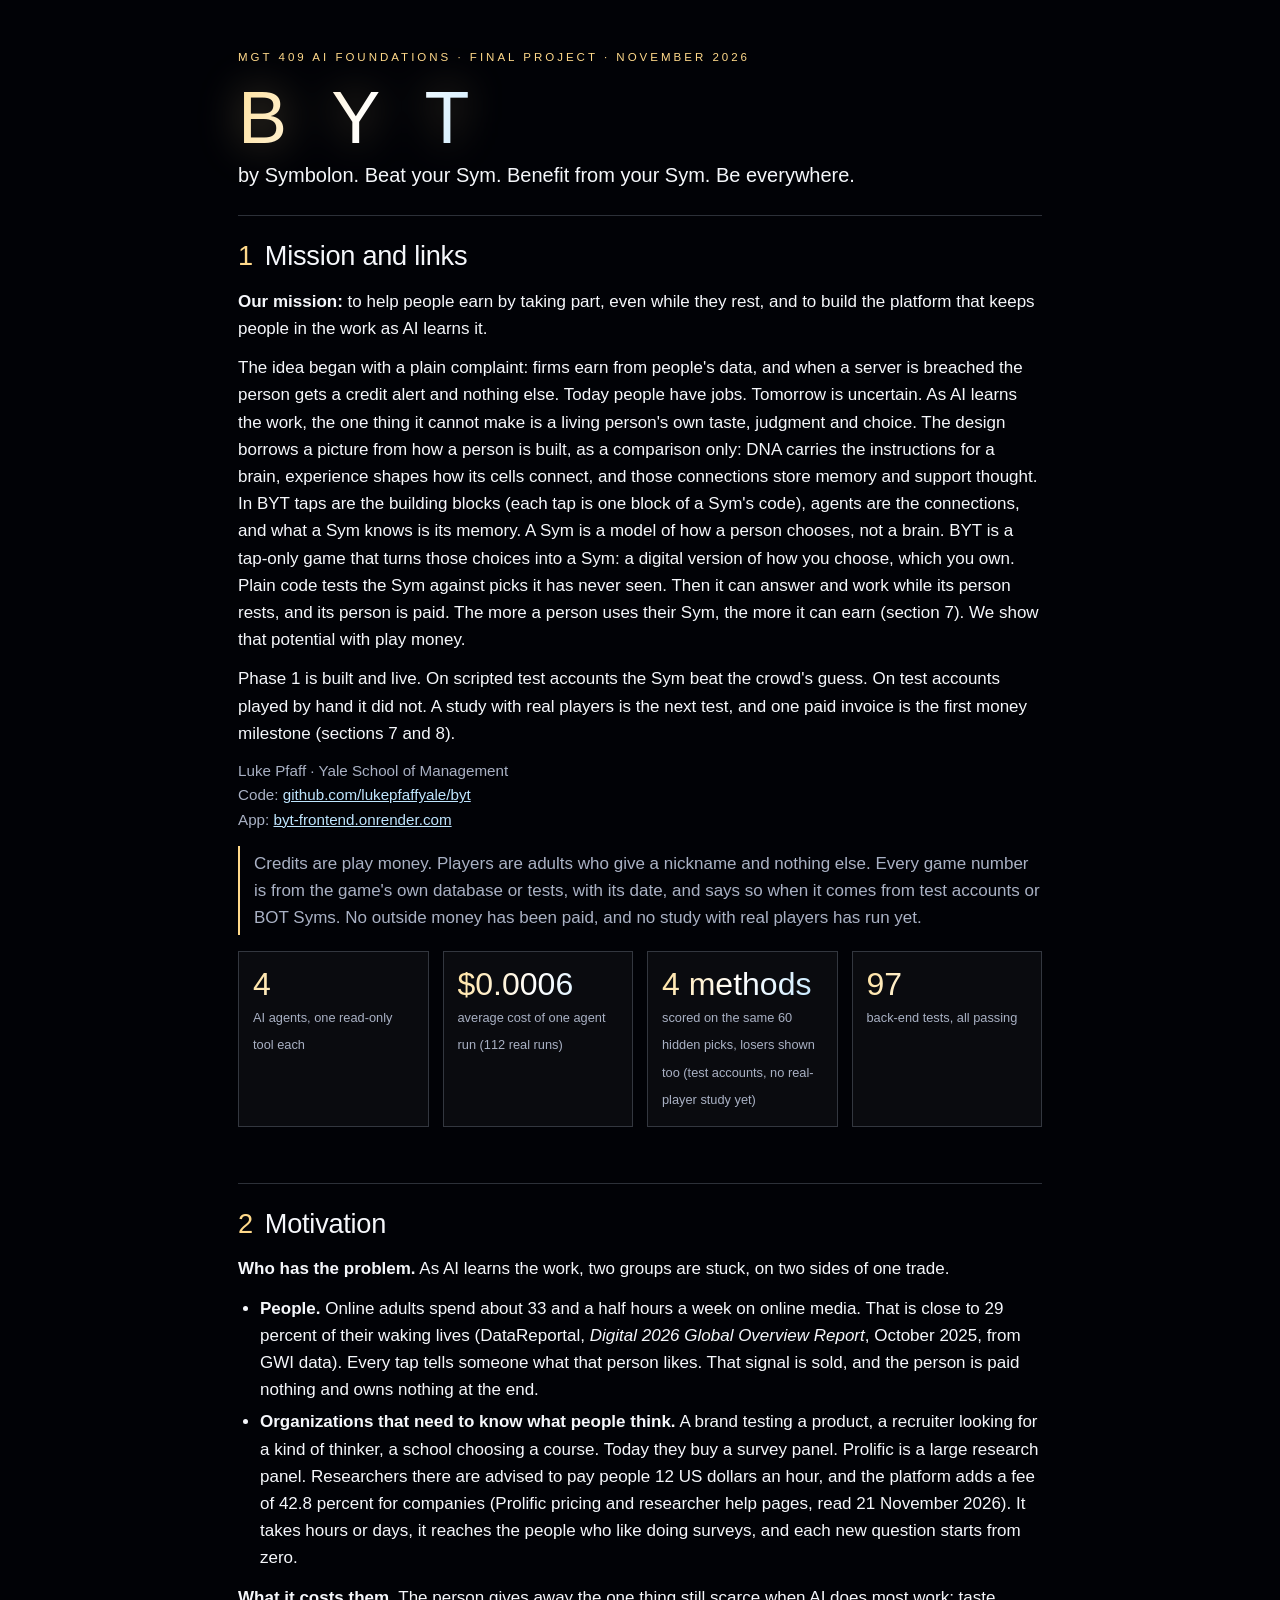
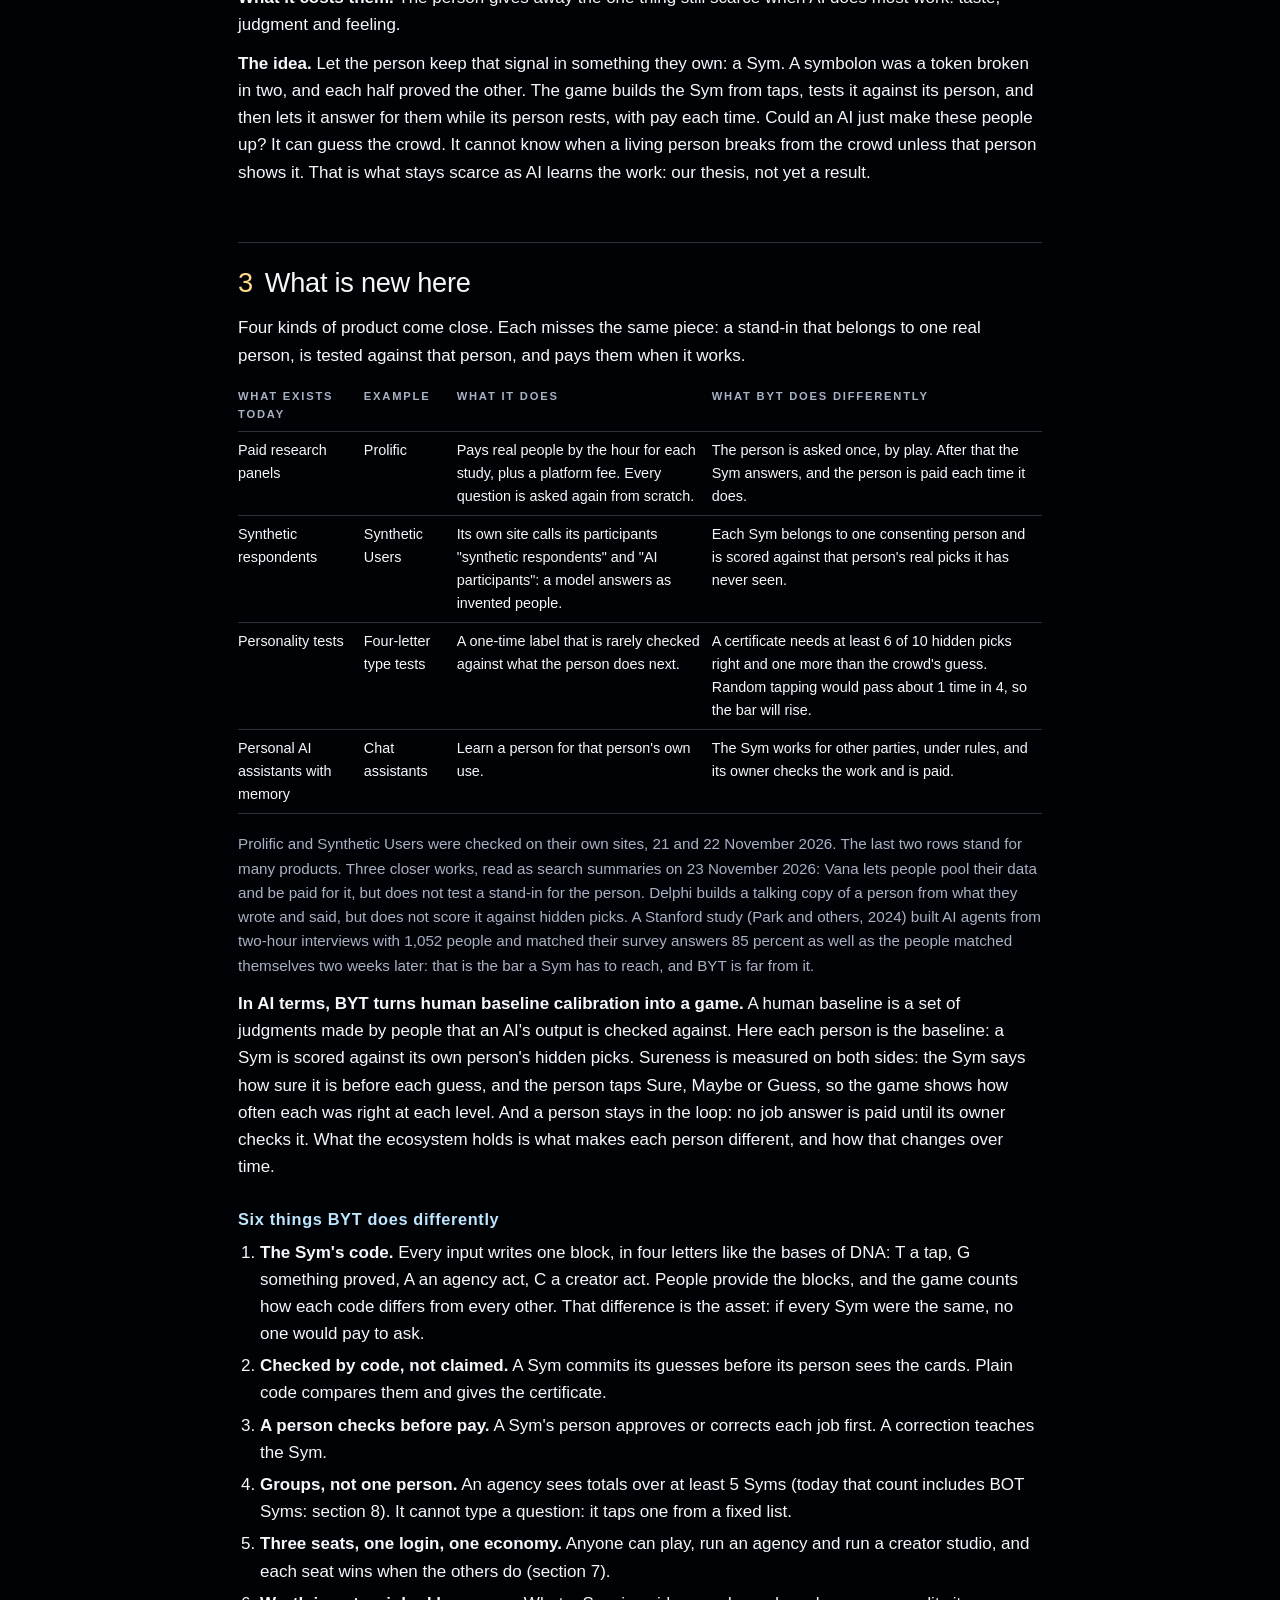
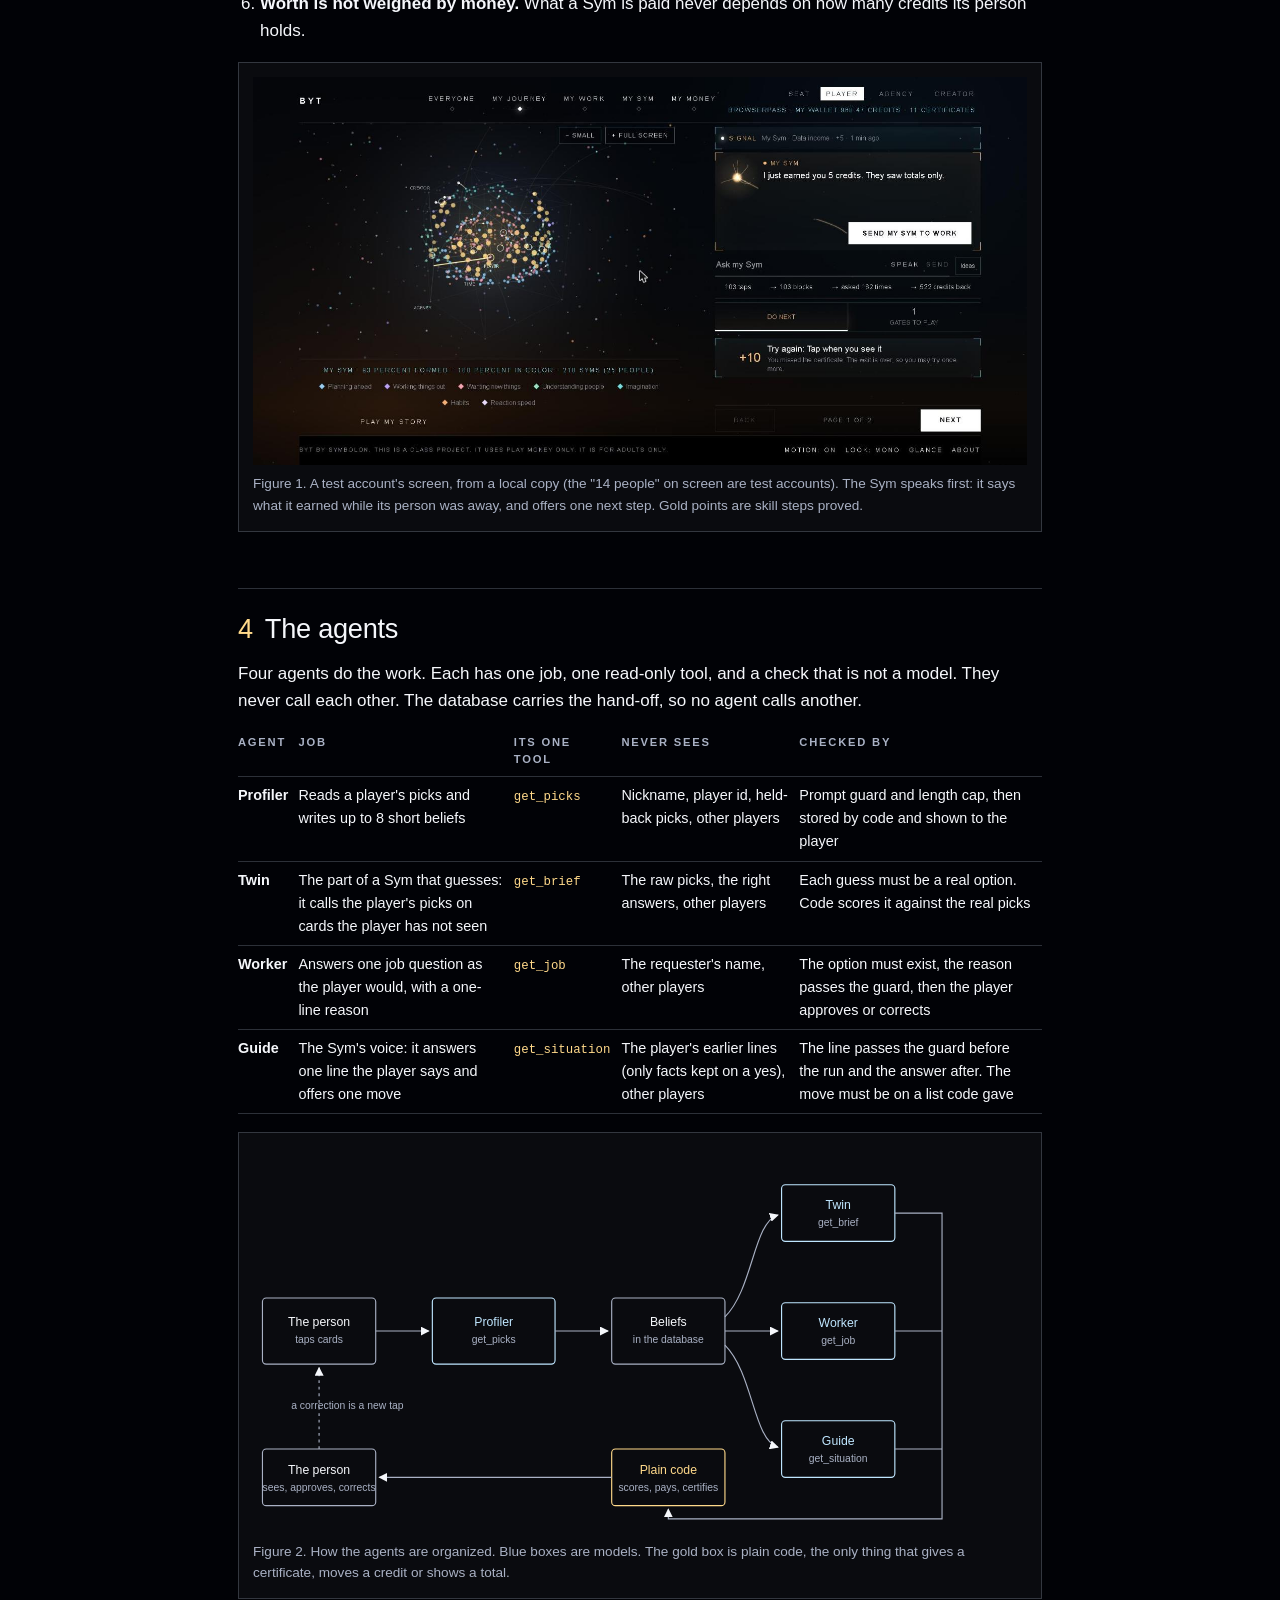
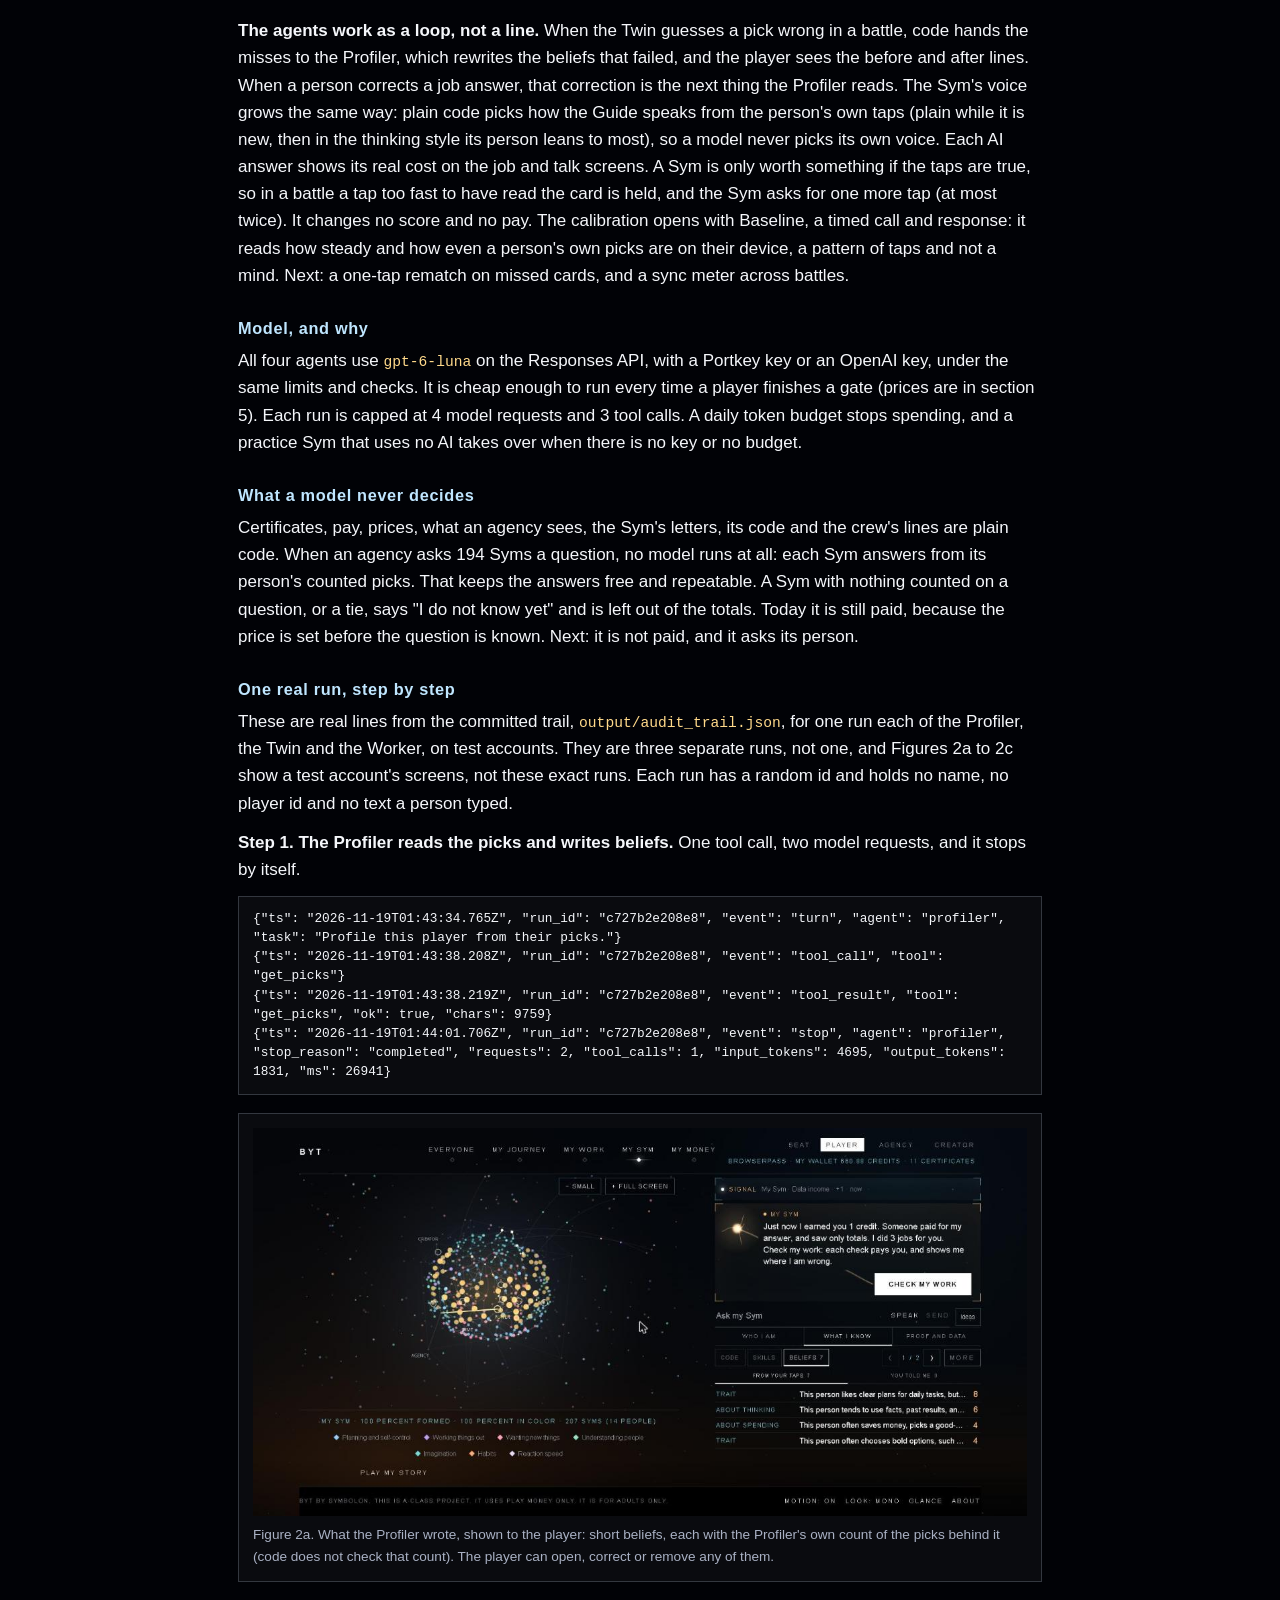
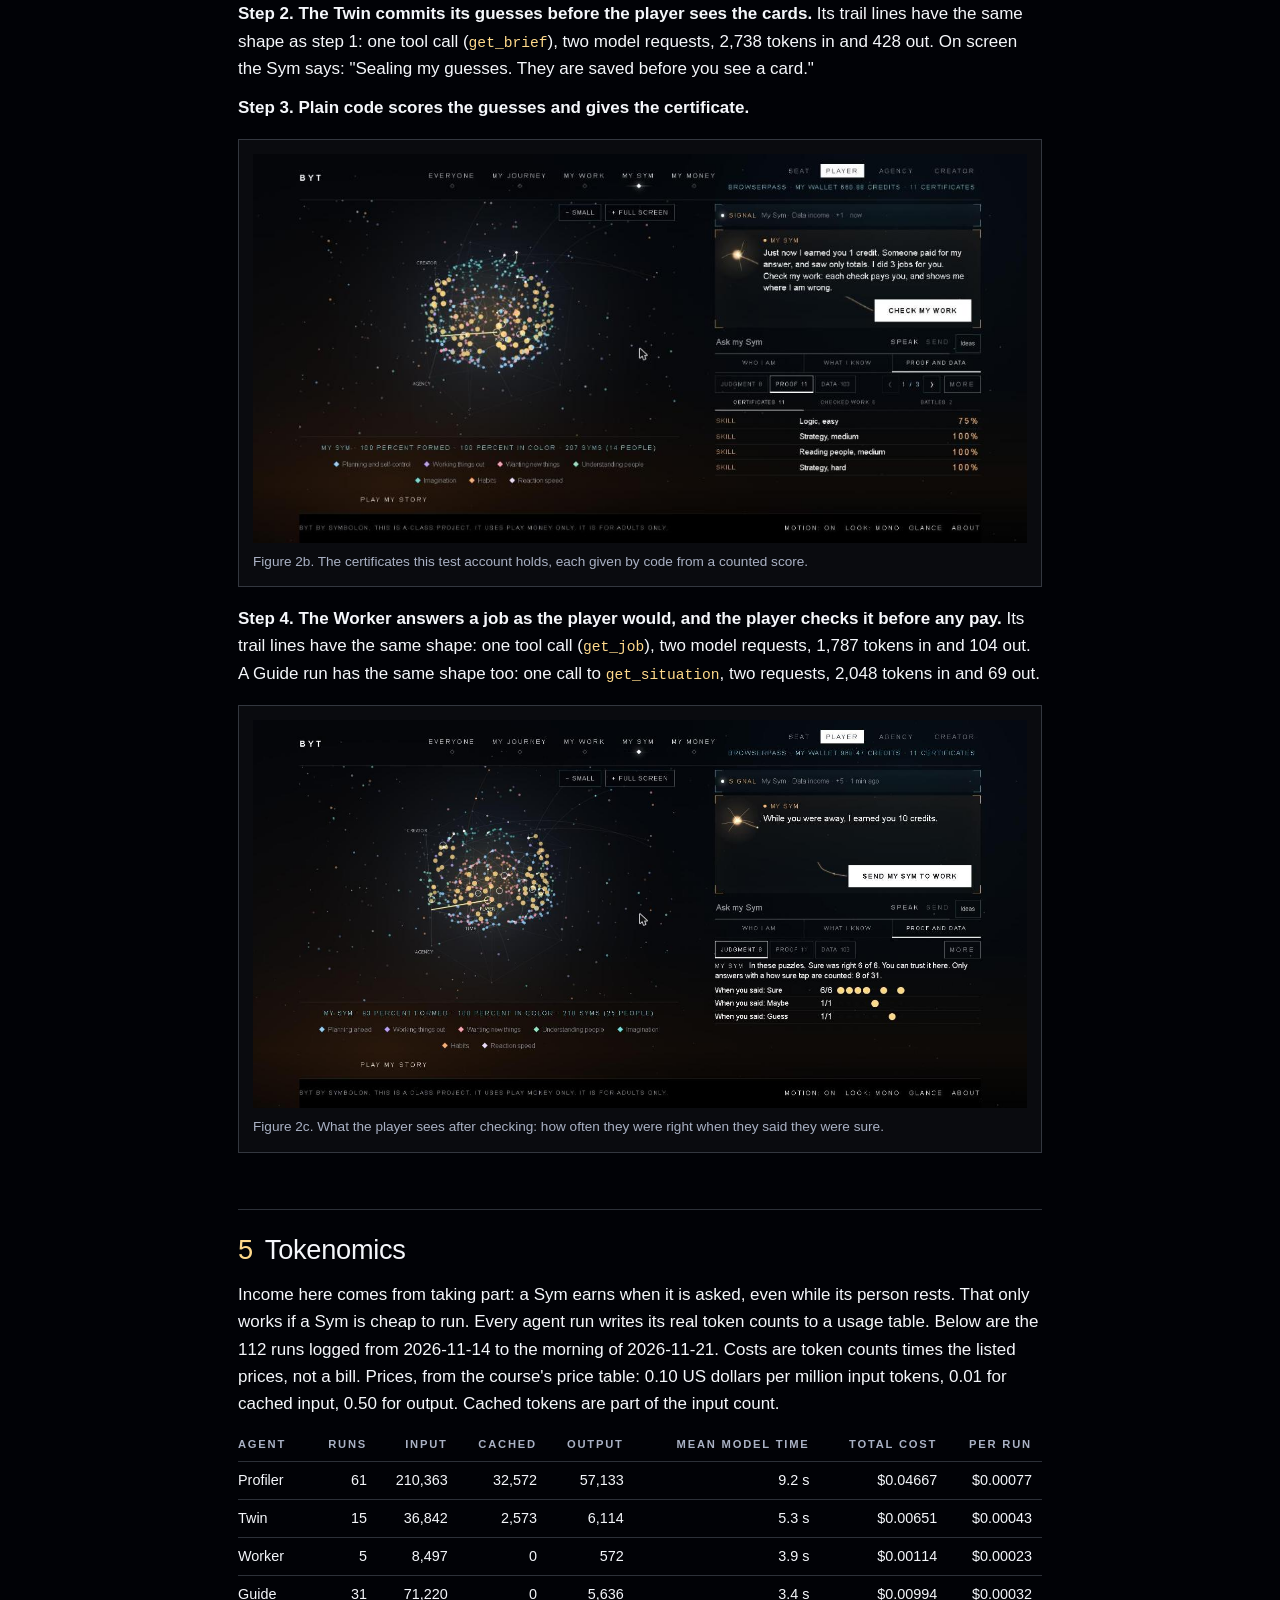
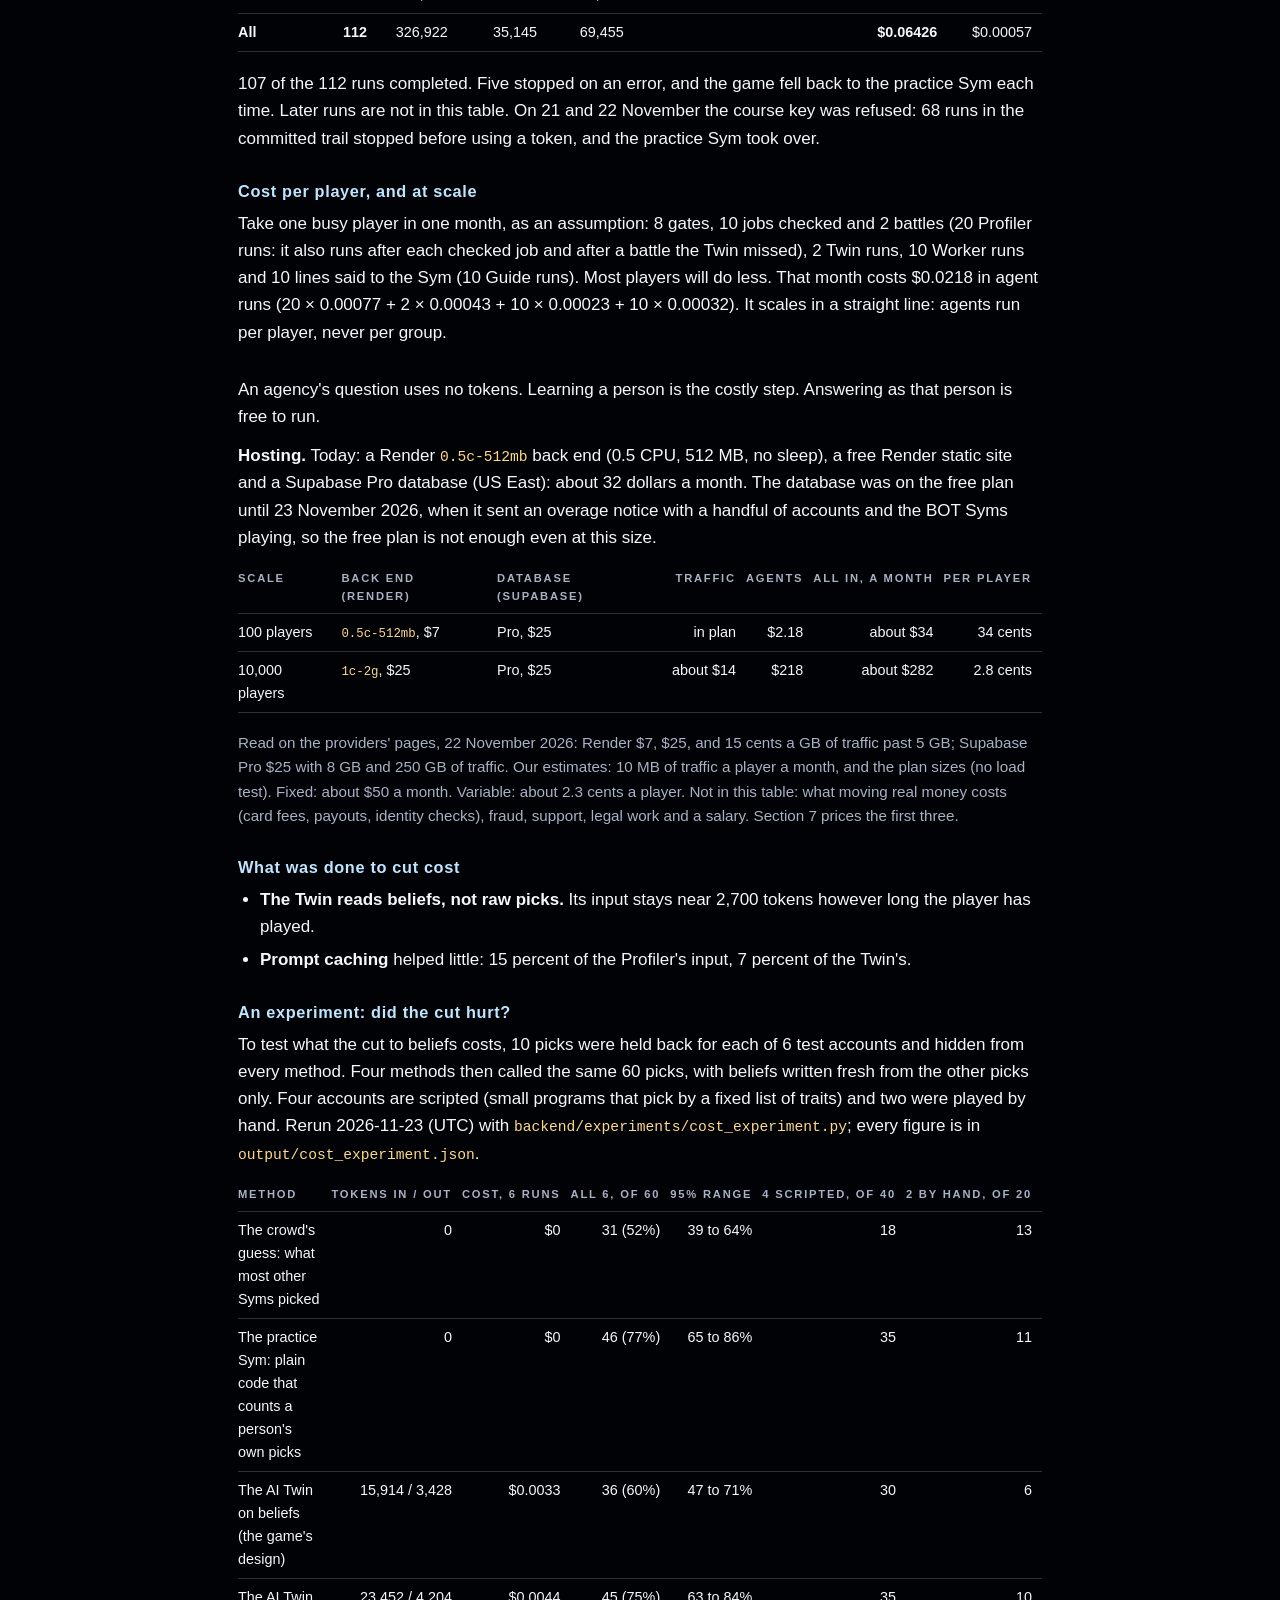
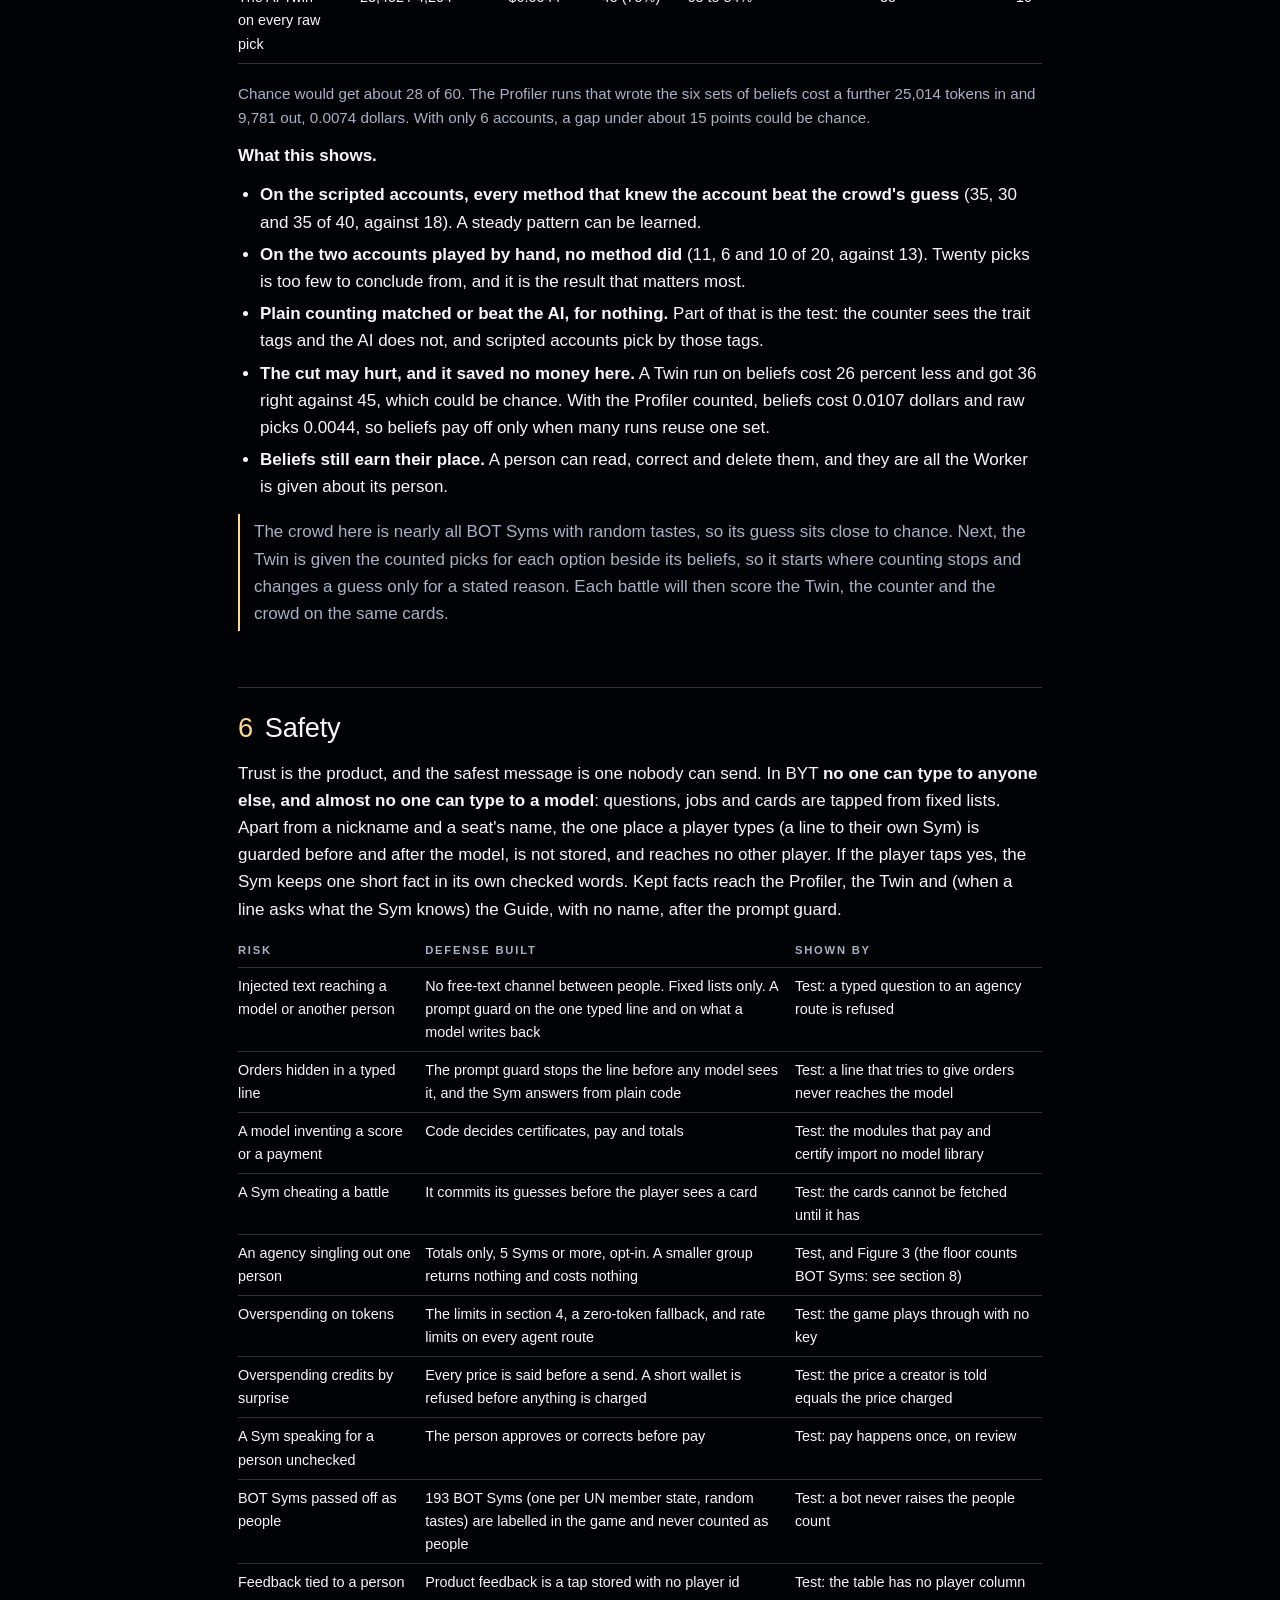
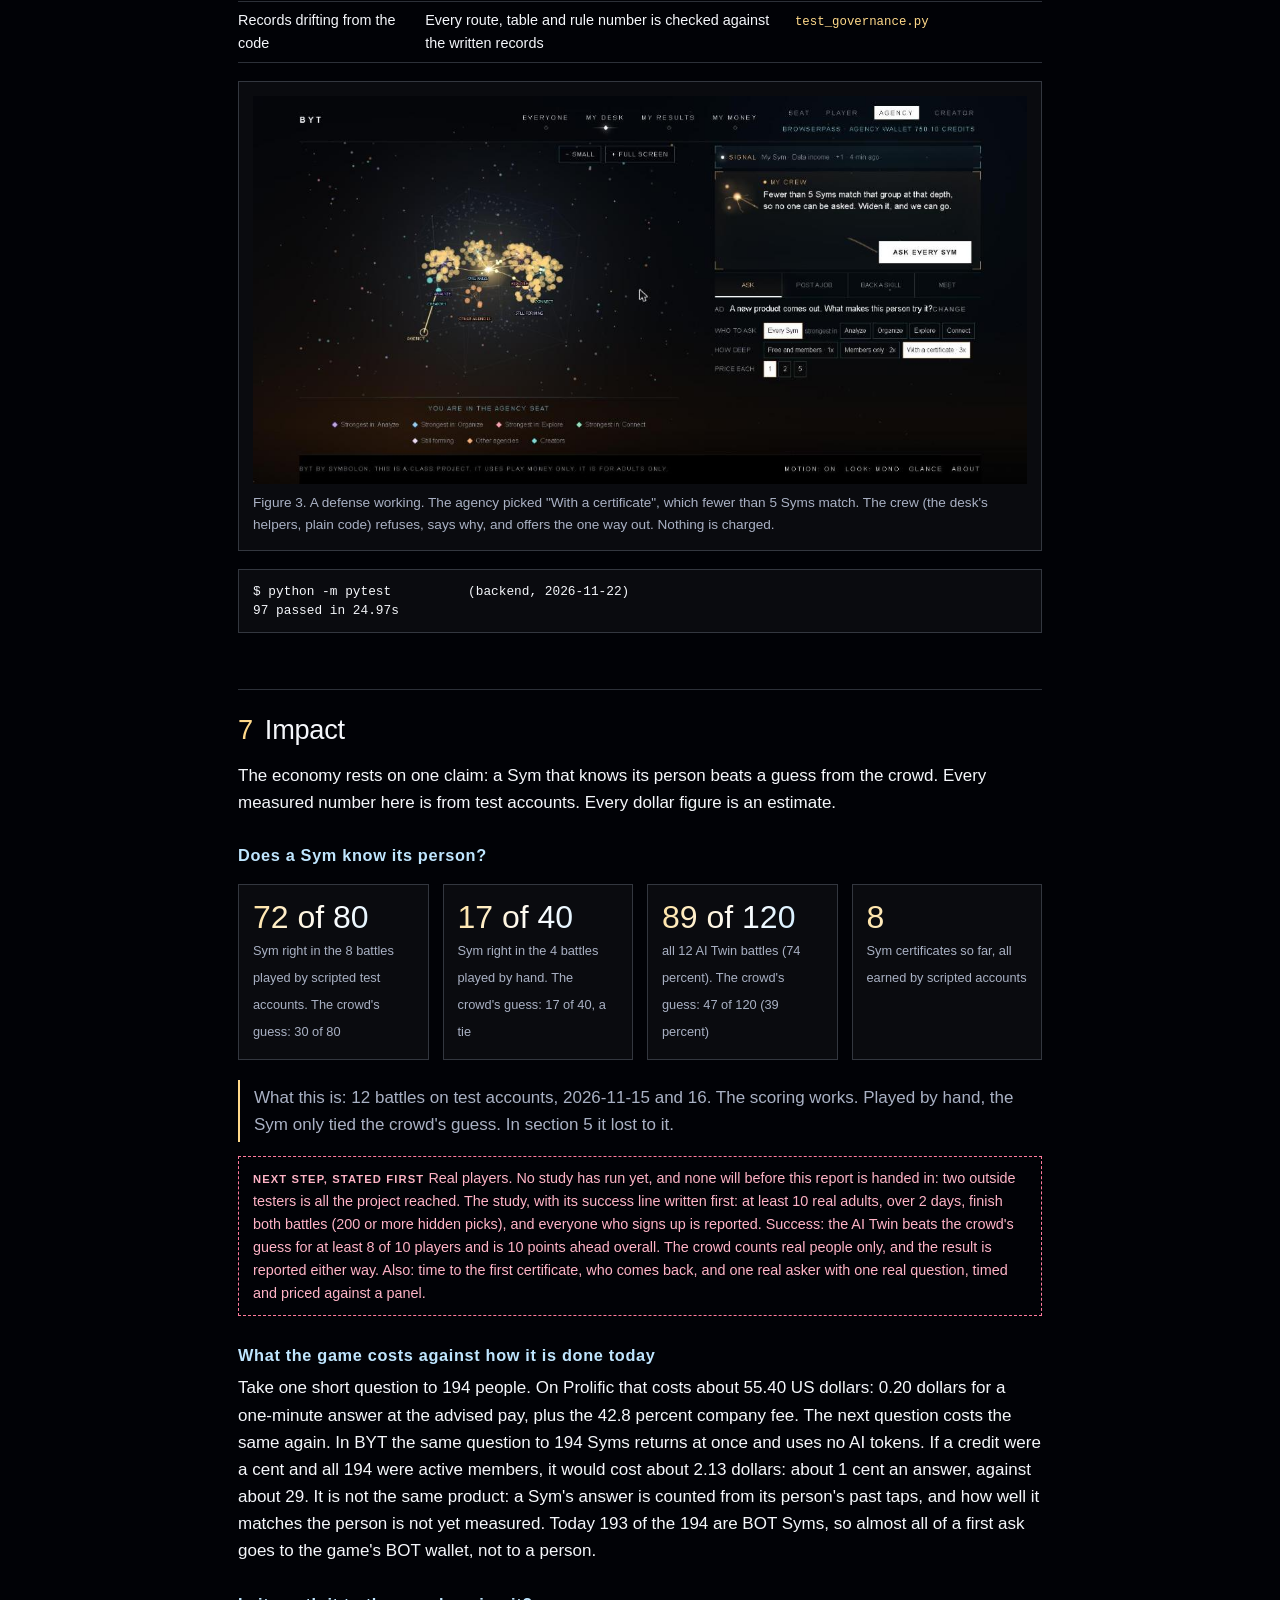
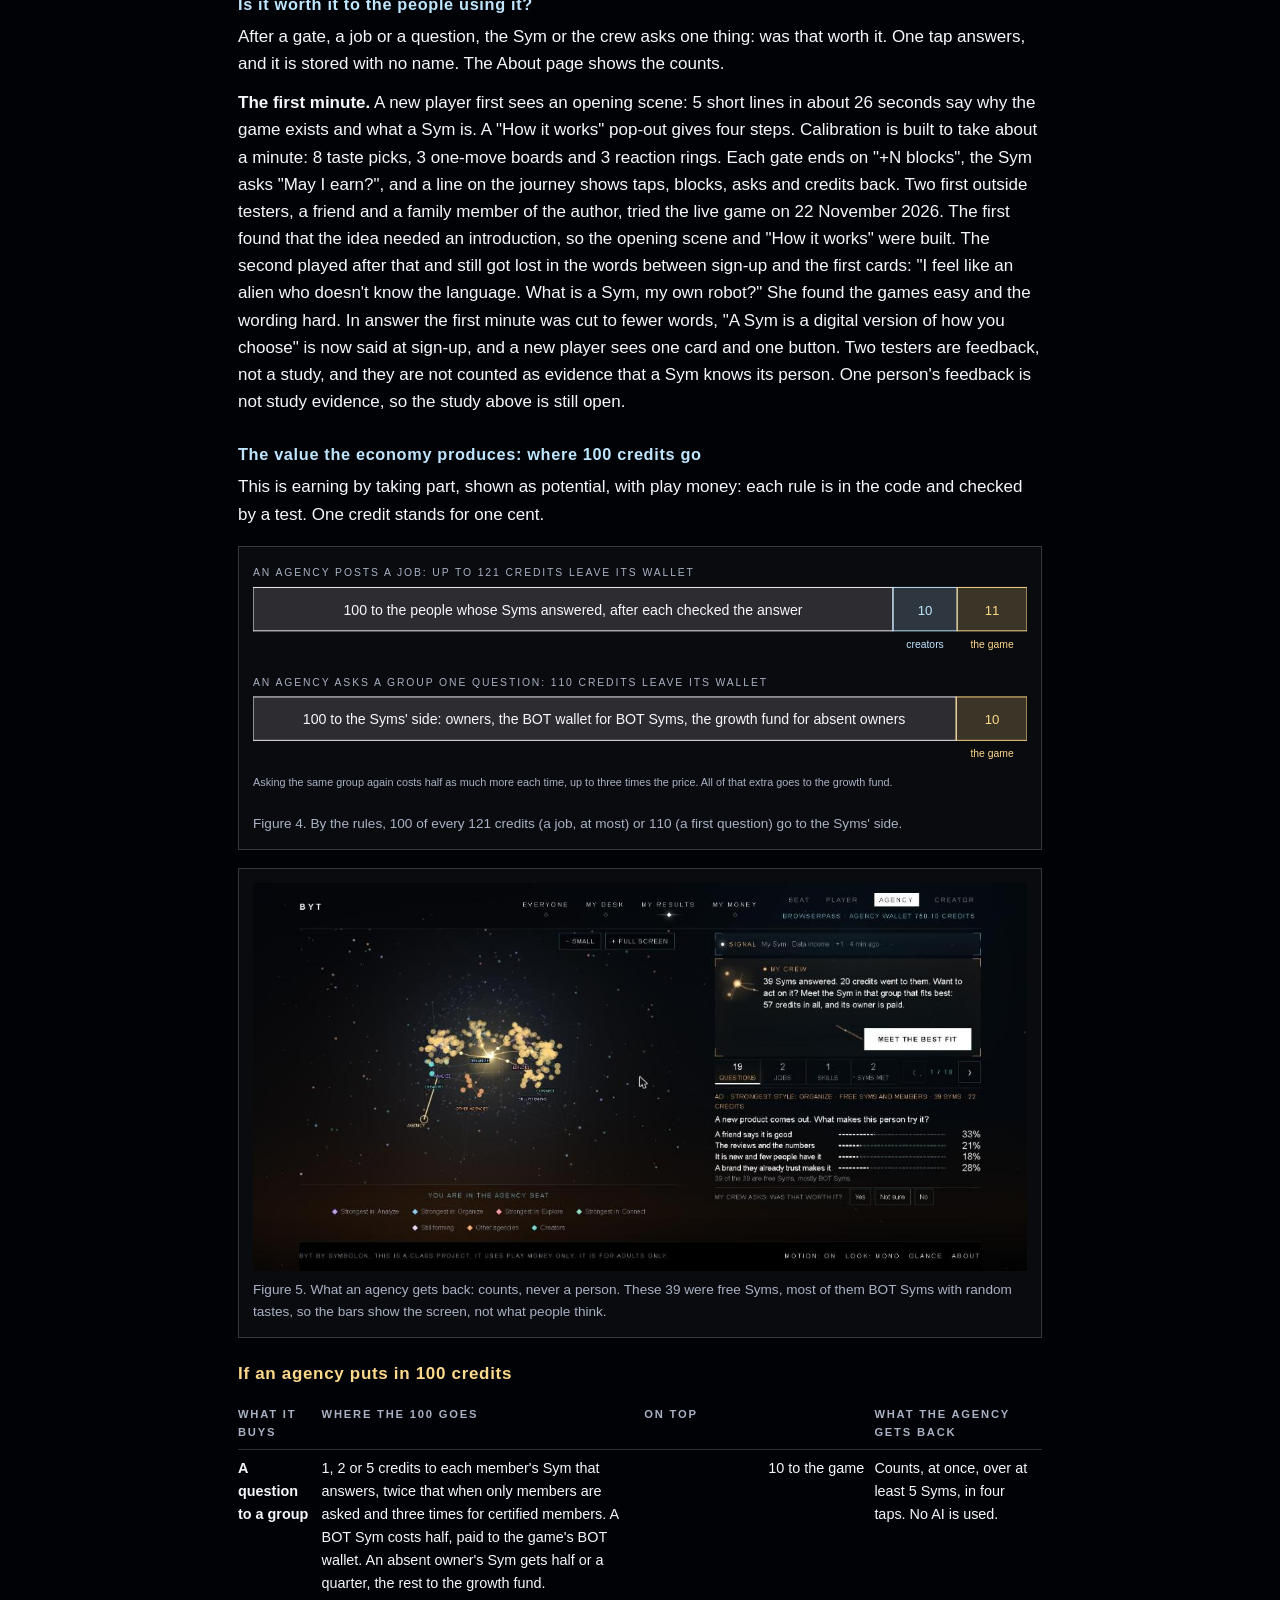
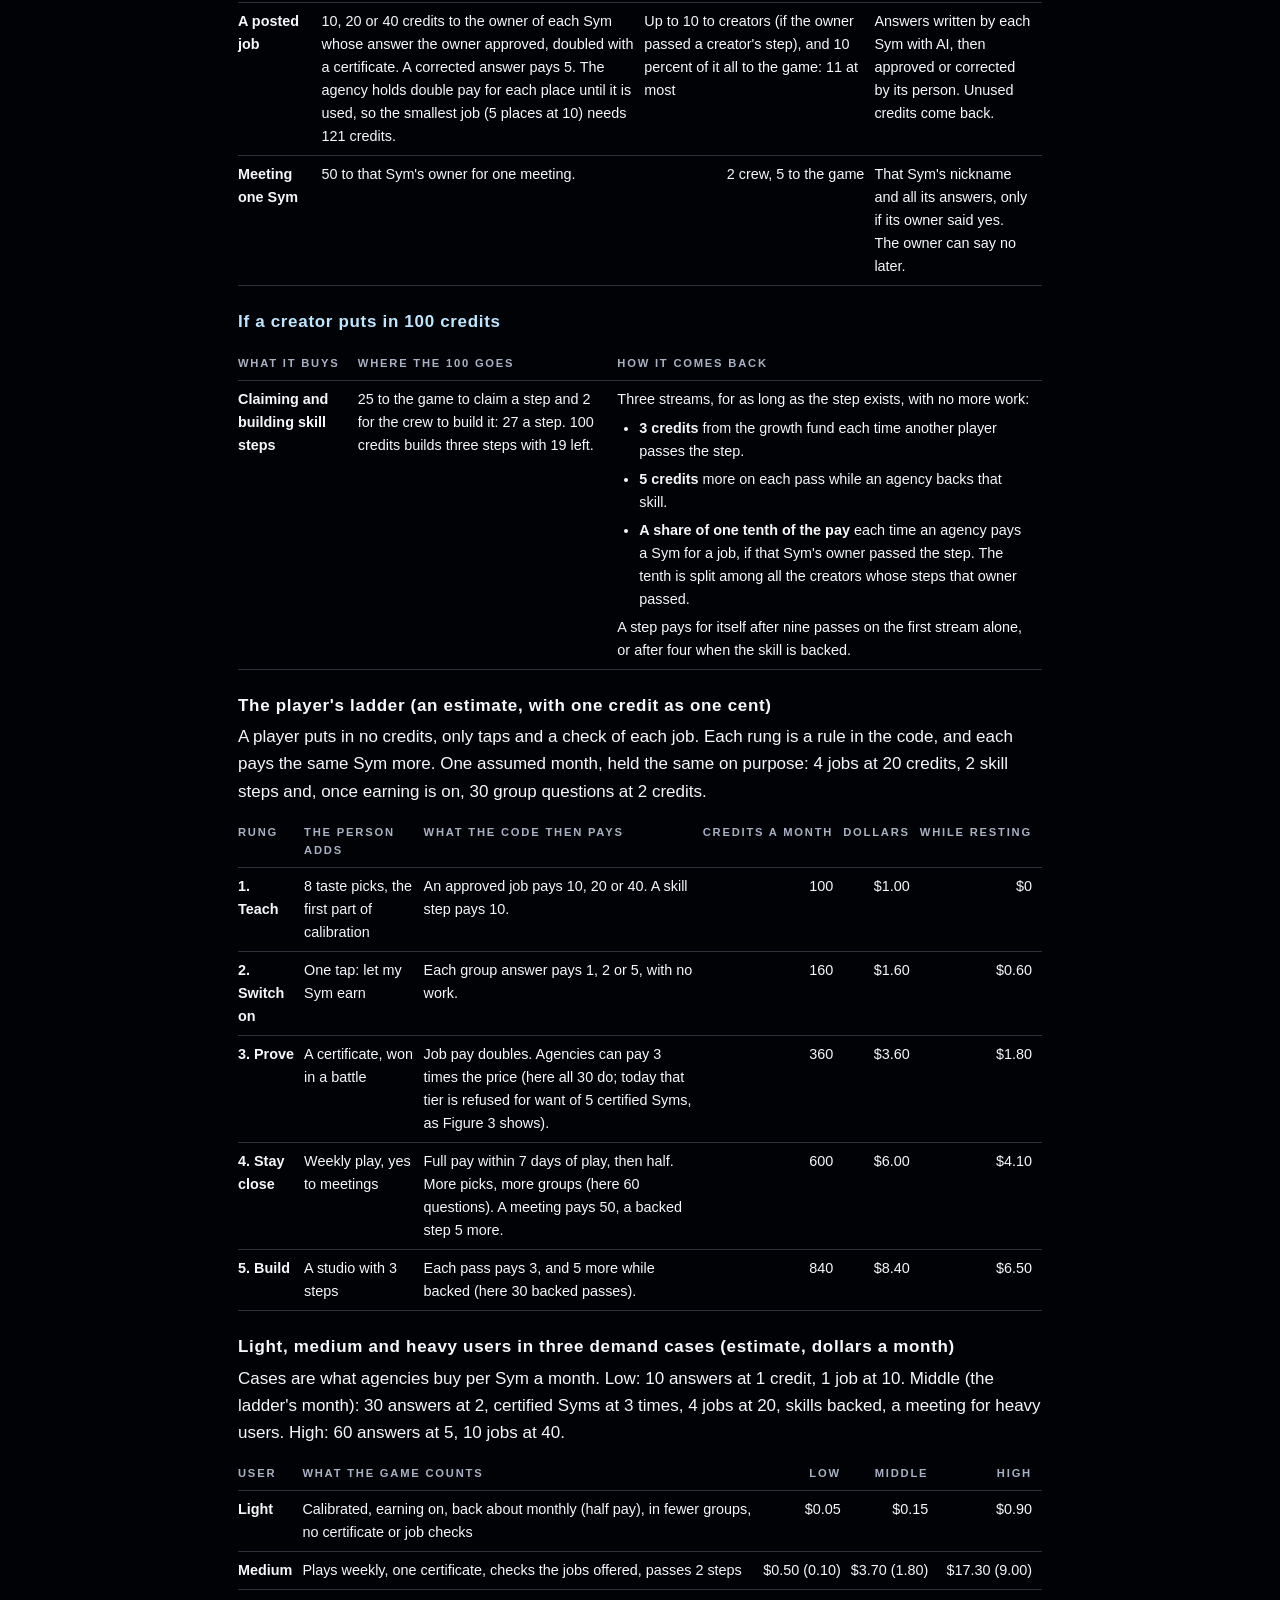
==== commit c9f0ac23: "Baseline, drawings on choices, and a button that led nowhere - Baseline: the first part of the calib" ====
--- a/report.html
+++ b/report.html
@@ -106,6 +106,7 @@
   <tr><td>Personal AI assistants with memory</td><td>Chat assistants</td><td>Learn a person for that person's own use.</td><td>The Sym works for other parties, under rules, and its owner checks the work and is paid.</td></tr>
 </table>
 <p class="meta">Prolific and Synthetic Users were checked on their own sites, 21 and 22 November 2026. The last two rows stand for many products. Three closer works, read as search summaries on 23 November 2026: Vana lets people pool their data and be paid for it, but does not test a stand-in for the person. Delphi builds a talking copy of a person from what they wrote and said, but does not score it against hidden picks. A Stanford study (Park and others, 2024) built AI agents from two-hour interviews with 1,052 people and matched their survey answers 85 percent as well as the people matched themselves two weeks later: that is the bar a Sym has to reach, and BYT is far from it.</p>
+<p><strong>In AI terms, BYT turns human baseline calibration into a game.</strong> A human baseline is a set of judgments made by people that an AI's output is checked against. Here each person is the baseline: a Sym is scored against its own person's hidden picks. Sureness is measured on both sides: the Sym says how sure it is before each guess, and the person taps Sure, Maybe or Guess, so the game shows how often each was right at each level. And a person stays in the loop: no job answer is paid until its owner checks it. What the ecosystem holds is what makes each person different, and how that changes over time.</p>
 
 <h3>Six things BYT does differently</h3>
 <ol>
@@ -167,7 +168,7 @@
 </svg>
 <figcaption>Figure 2. How the agents are organized. Blue boxes are models. The gold box is plain code, the only thing that gives a certificate, moves a credit or shows a total.</figcaption>
 </figure>
-<p><strong>The agents work as a loop, not a line.</strong> When the Twin guesses a pick wrong in a battle, code hands the misses to the Profiler, which rewrites the beliefs that failed, and the player sees the before and after lines. When a person corrects a job answer, that correction is the next thing the Profiler reads. The Sym's voice grows the same way: plain code picks how the Guide speaks from the person's own taps (plain while it is new, then in the thinking style its person leans to most), so a model never picks its own voice. Each AI answer shows its real cost on the job and talk screens. A Sym is only worth something if the taps are true, so in a battle a tap too fast to have read the card is held, and the Sym asks for one more tap (at most twice). It changes no score and no pay. Next: a one-tap rematch on missed cards, and a sync meter across battles.</p>
+<p><strong>The agents work as a loop, not a line.</strong> When the Twin guesses a pick wrong in a battle, code hands the misses to the Profiler, which rewrites the beliefs that failed, and the player sees the before and after lines. When a person corrects a job answer, that correction is the next thing the Profiler reads. The Sym's voice grows the same way: plain code picks how the Guide speaks from the person's own taps (plain while it is new, then in the thinking style its person leans to most), so a model never picks its own voice. Each AI answer shows its real cost on the job and talk screens. A Sym is only worth something if the taps are true, so in a battle a tap too fast to have read the card is held, and the Sym asks for one more tap (at most twice). It changes no score and no pay. The calibration opens with Baseline, a timed call and response: it reads how steady and how even a person's own picks are on their device, a pattern of taps and not a mind. Next: a one-tap rematch on missed cards, and a sync meter across battles.</p>
 
 <h3>Model, and why</h3>
 <p>All four agents use <code>gpt-6-luna</code> on the Responses API, with a Portkey key or an OpenAI key, under the same limits and checks. It is cheap enough to run every time a player finishes a gate (prices are in section 5). Each run is capped at 4 model requests and 3 tool calls. A daily token budget stops spending, and a practice Sym that uses no AI takes over when there is no key or no budget.</p>
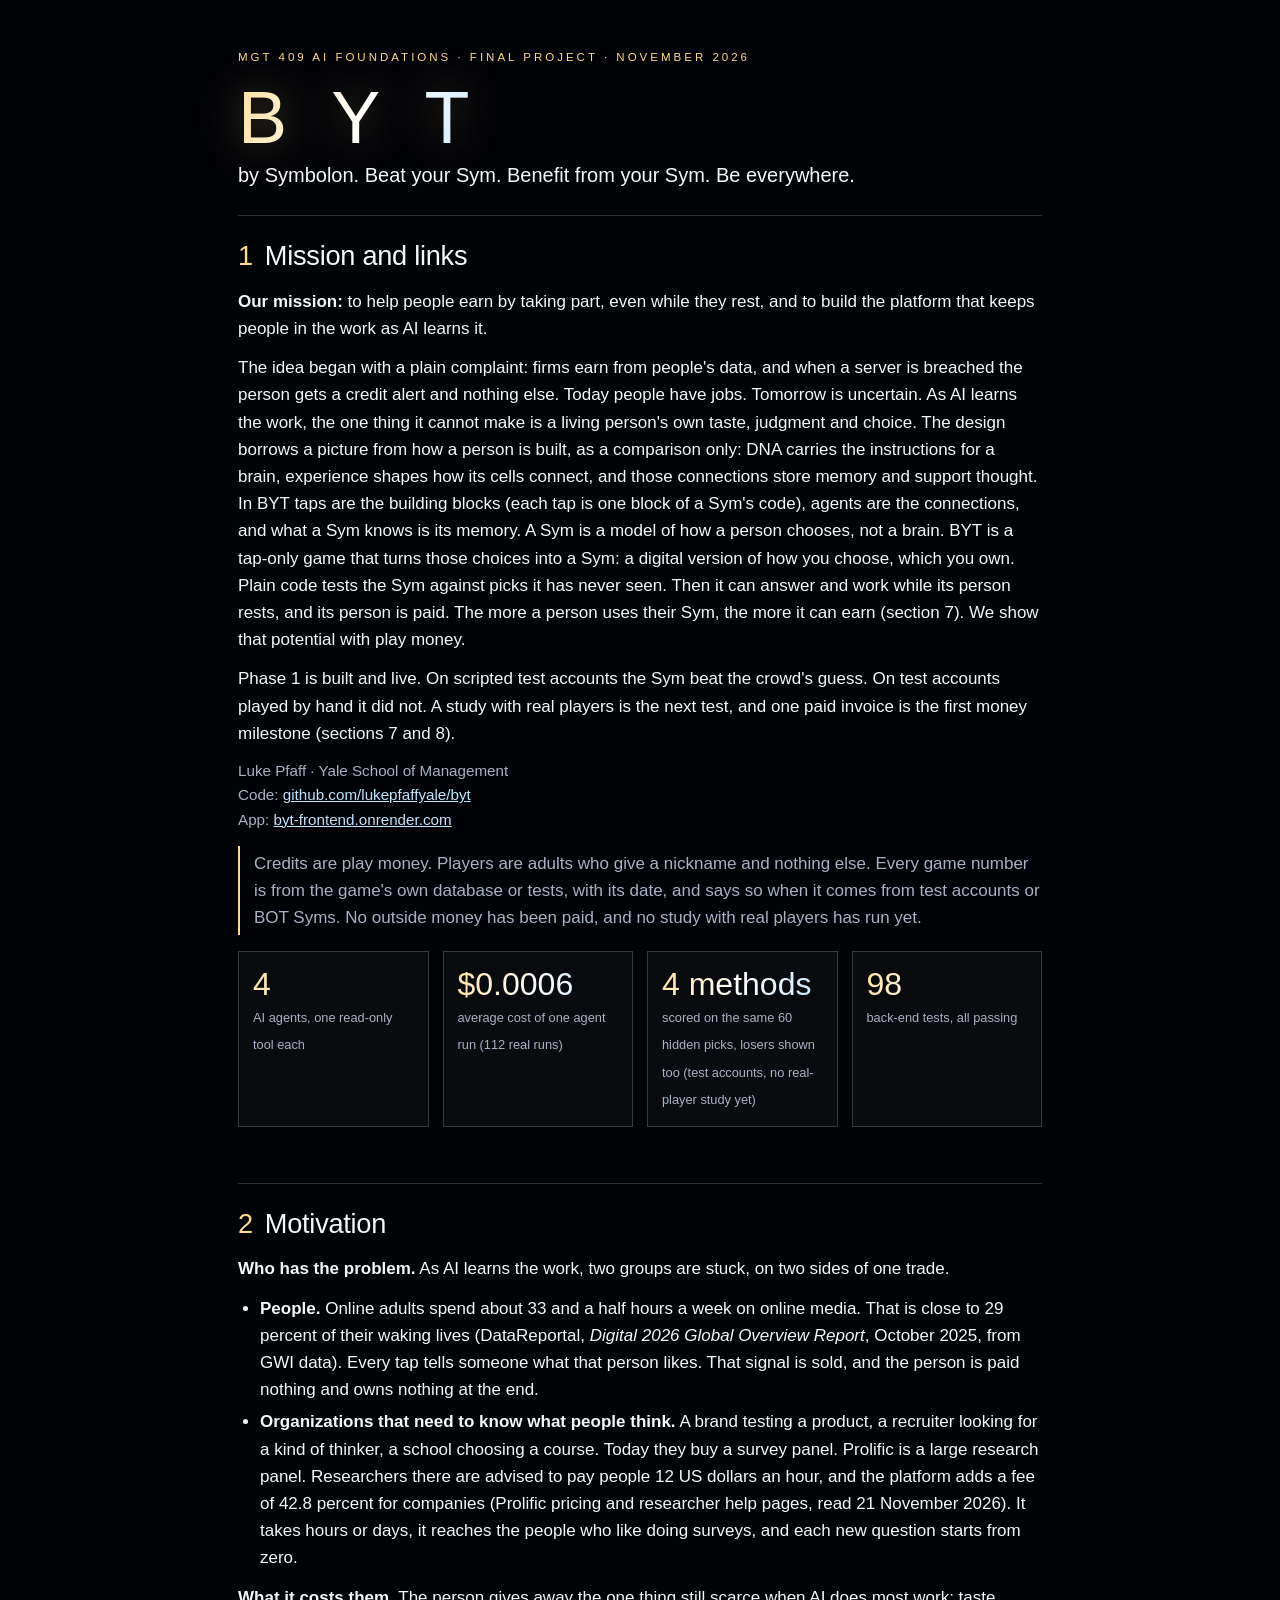
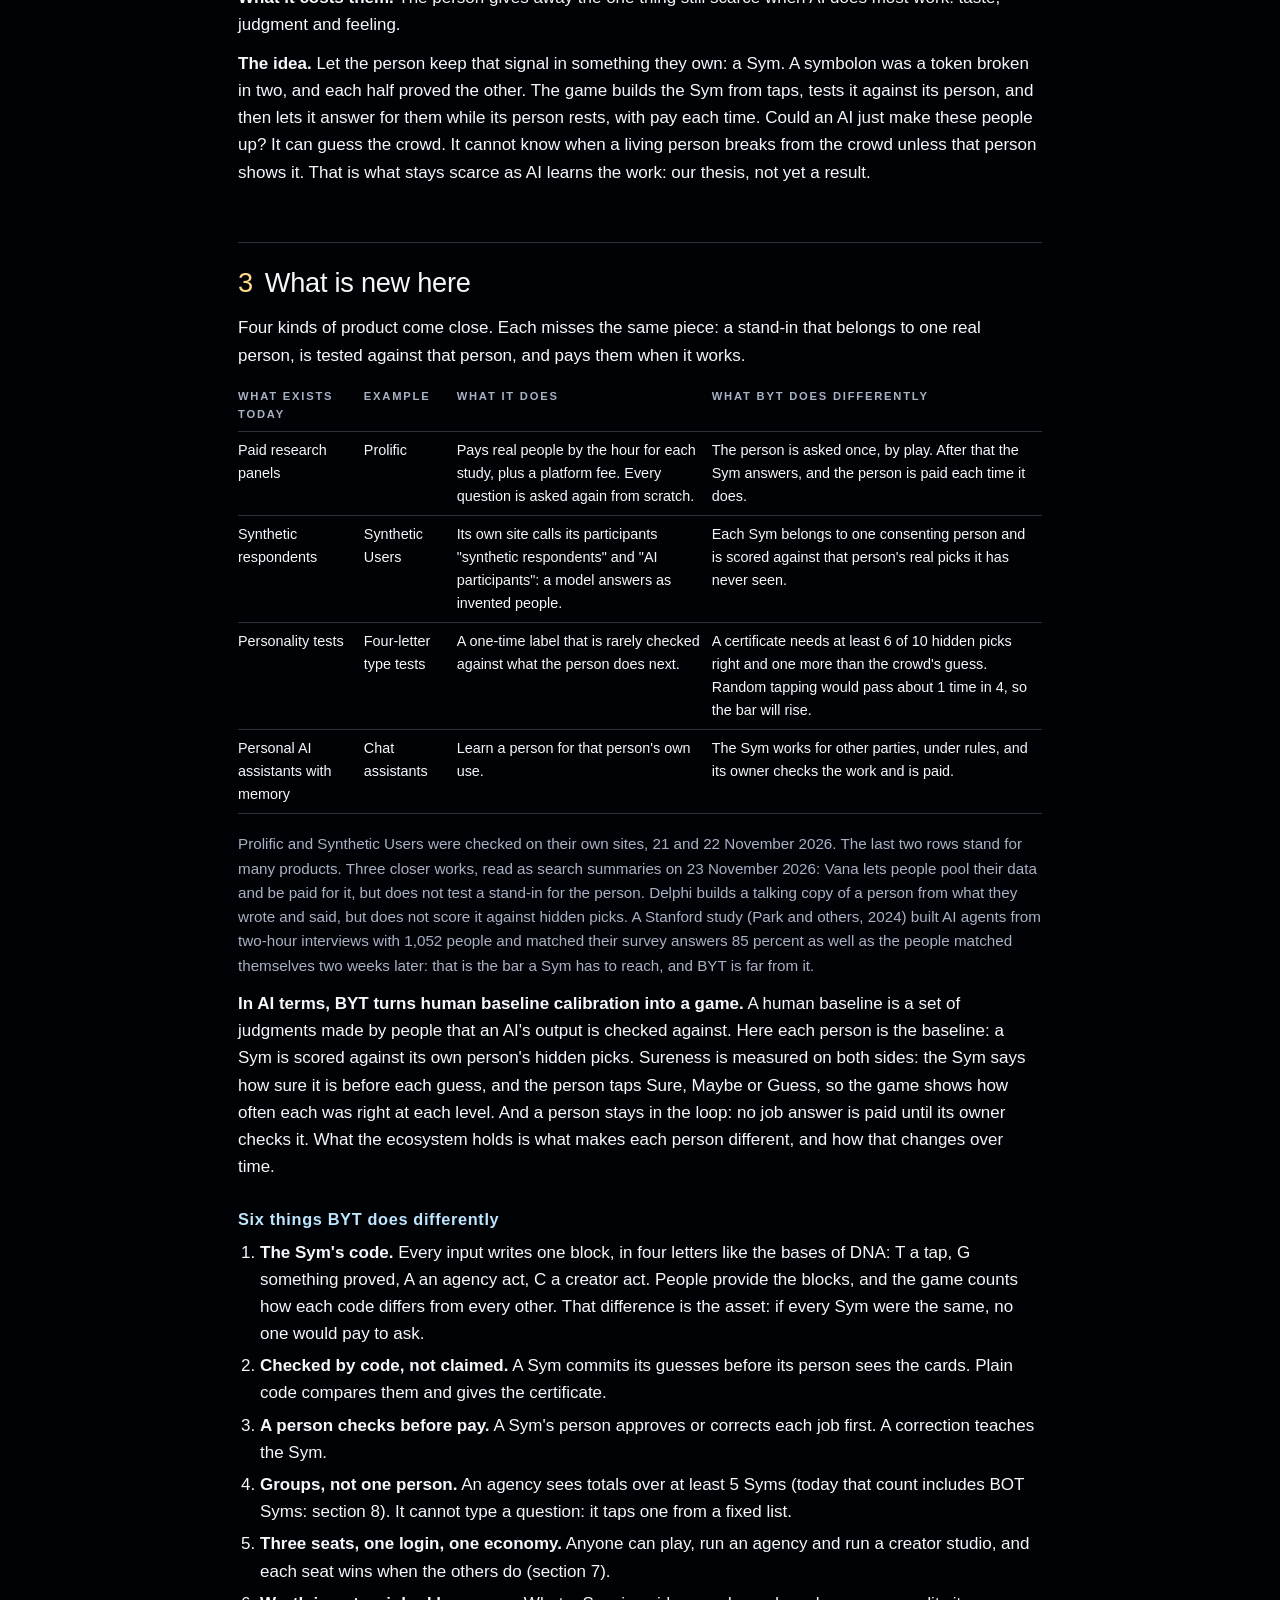
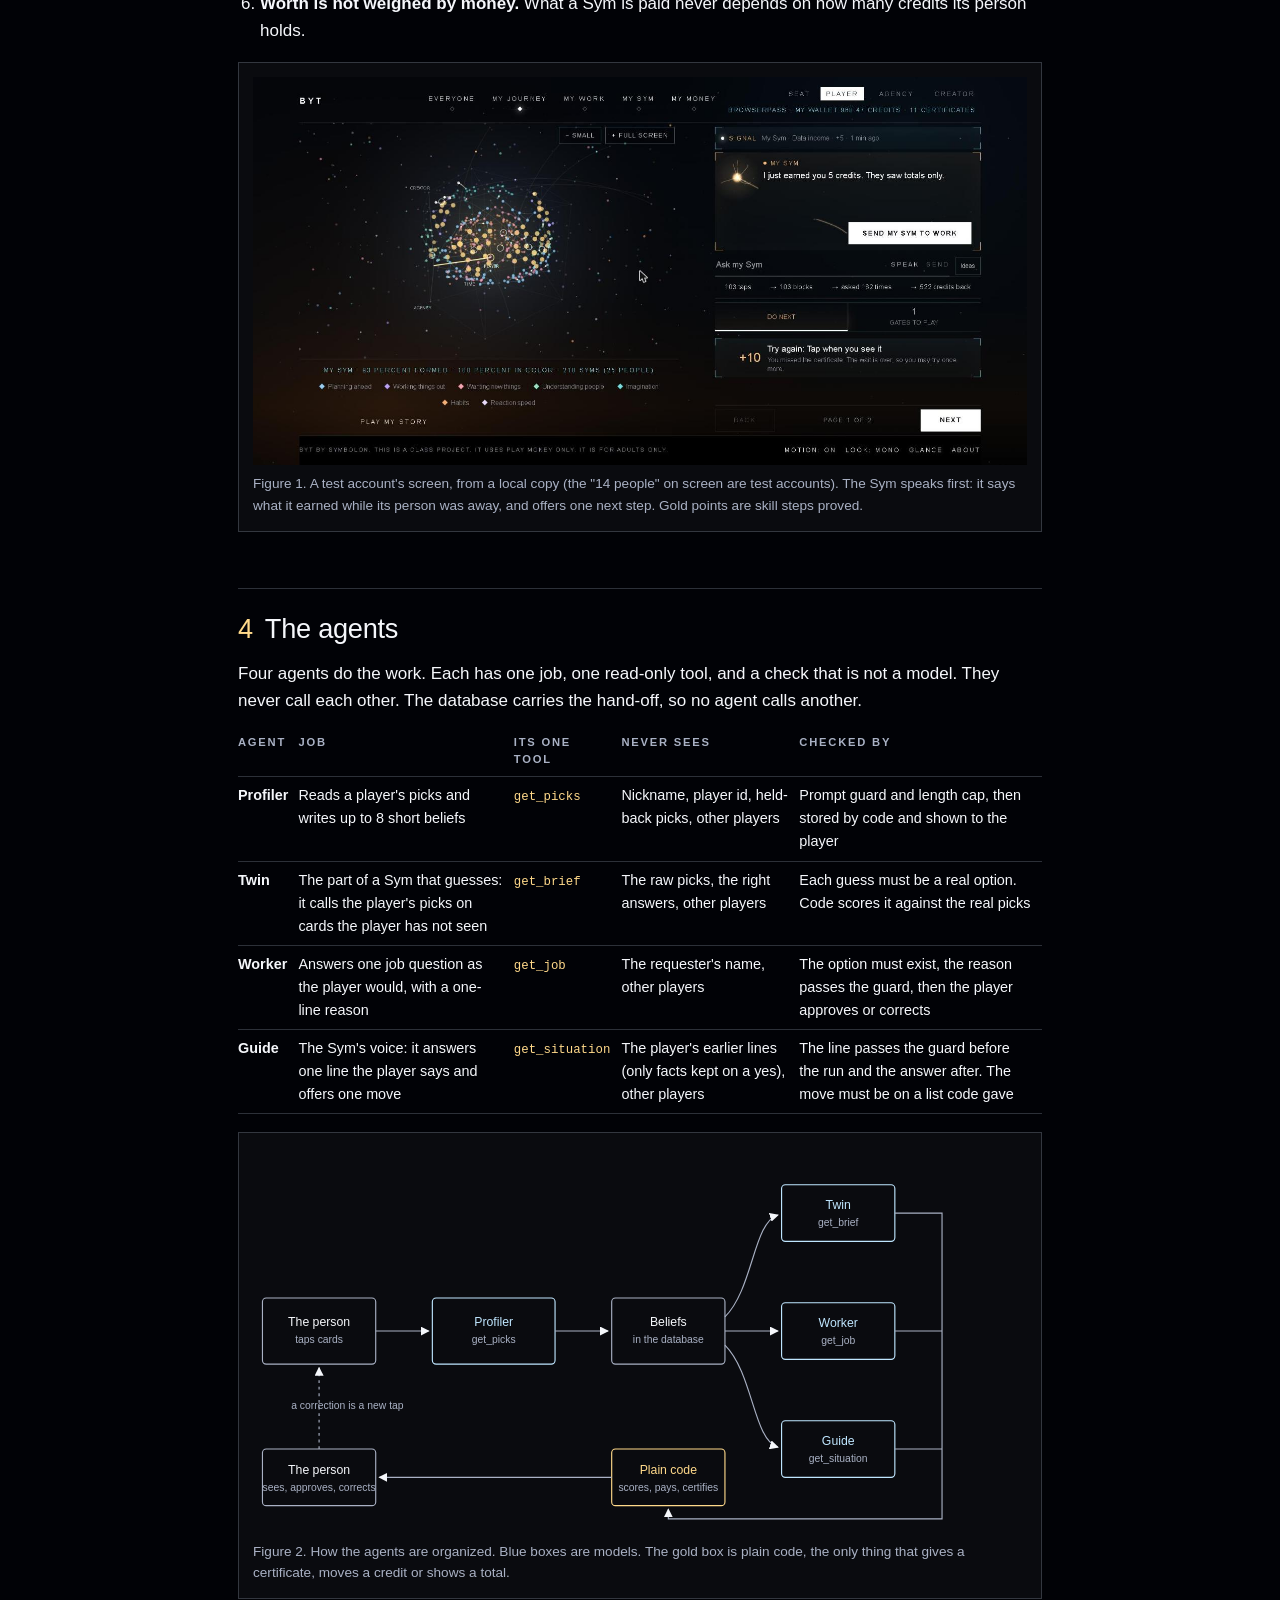
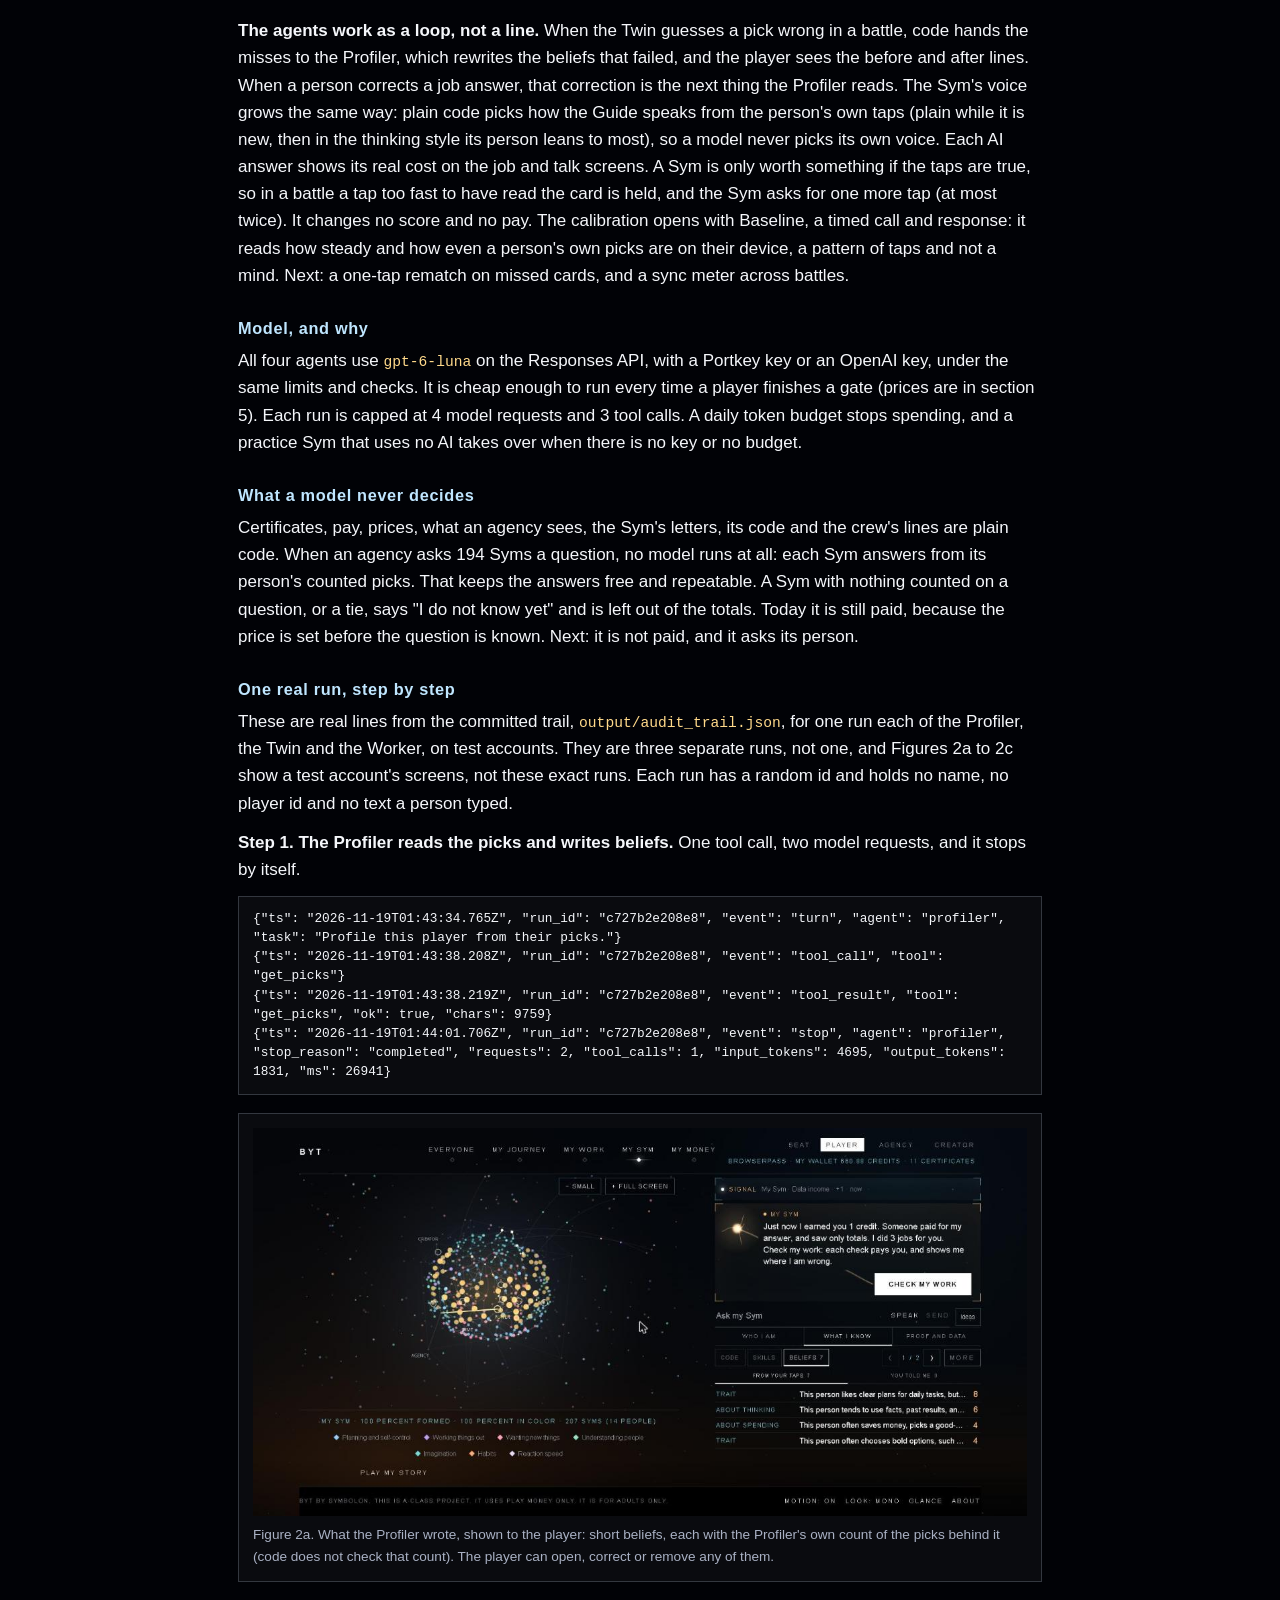
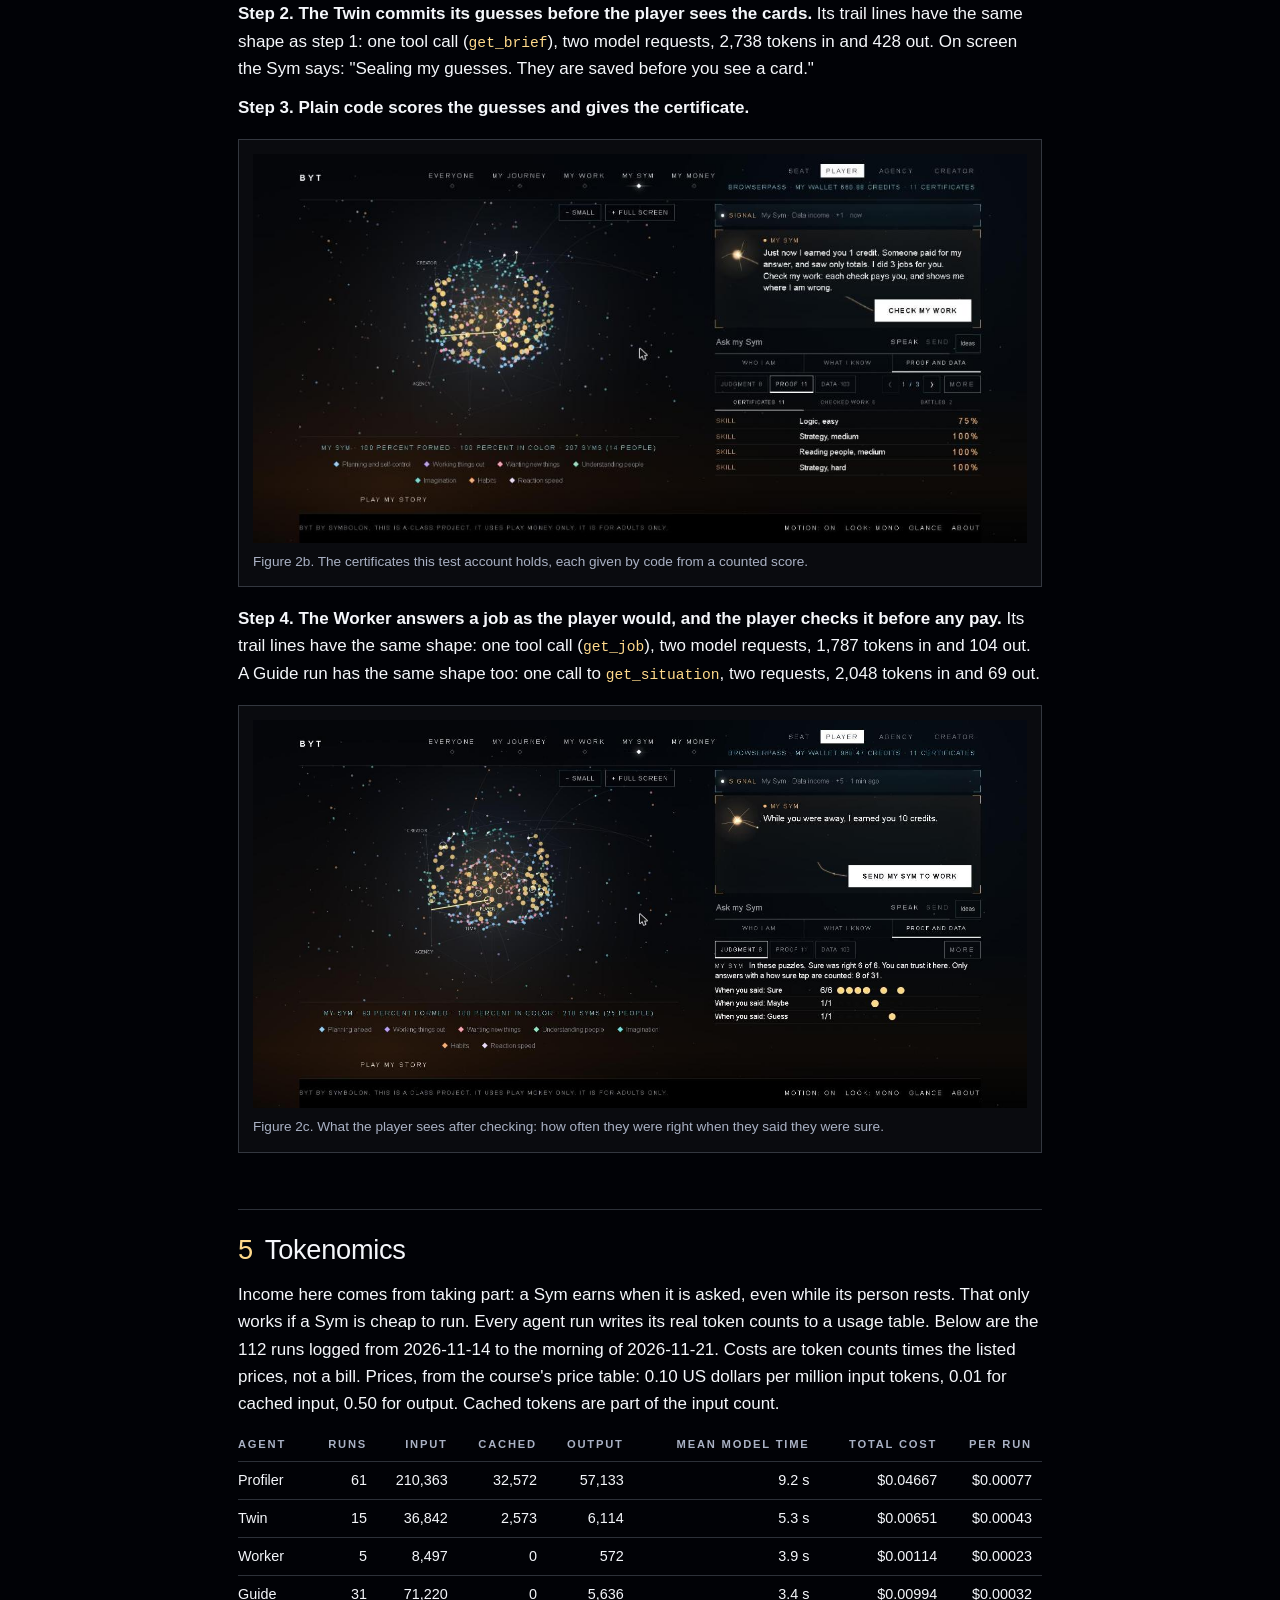
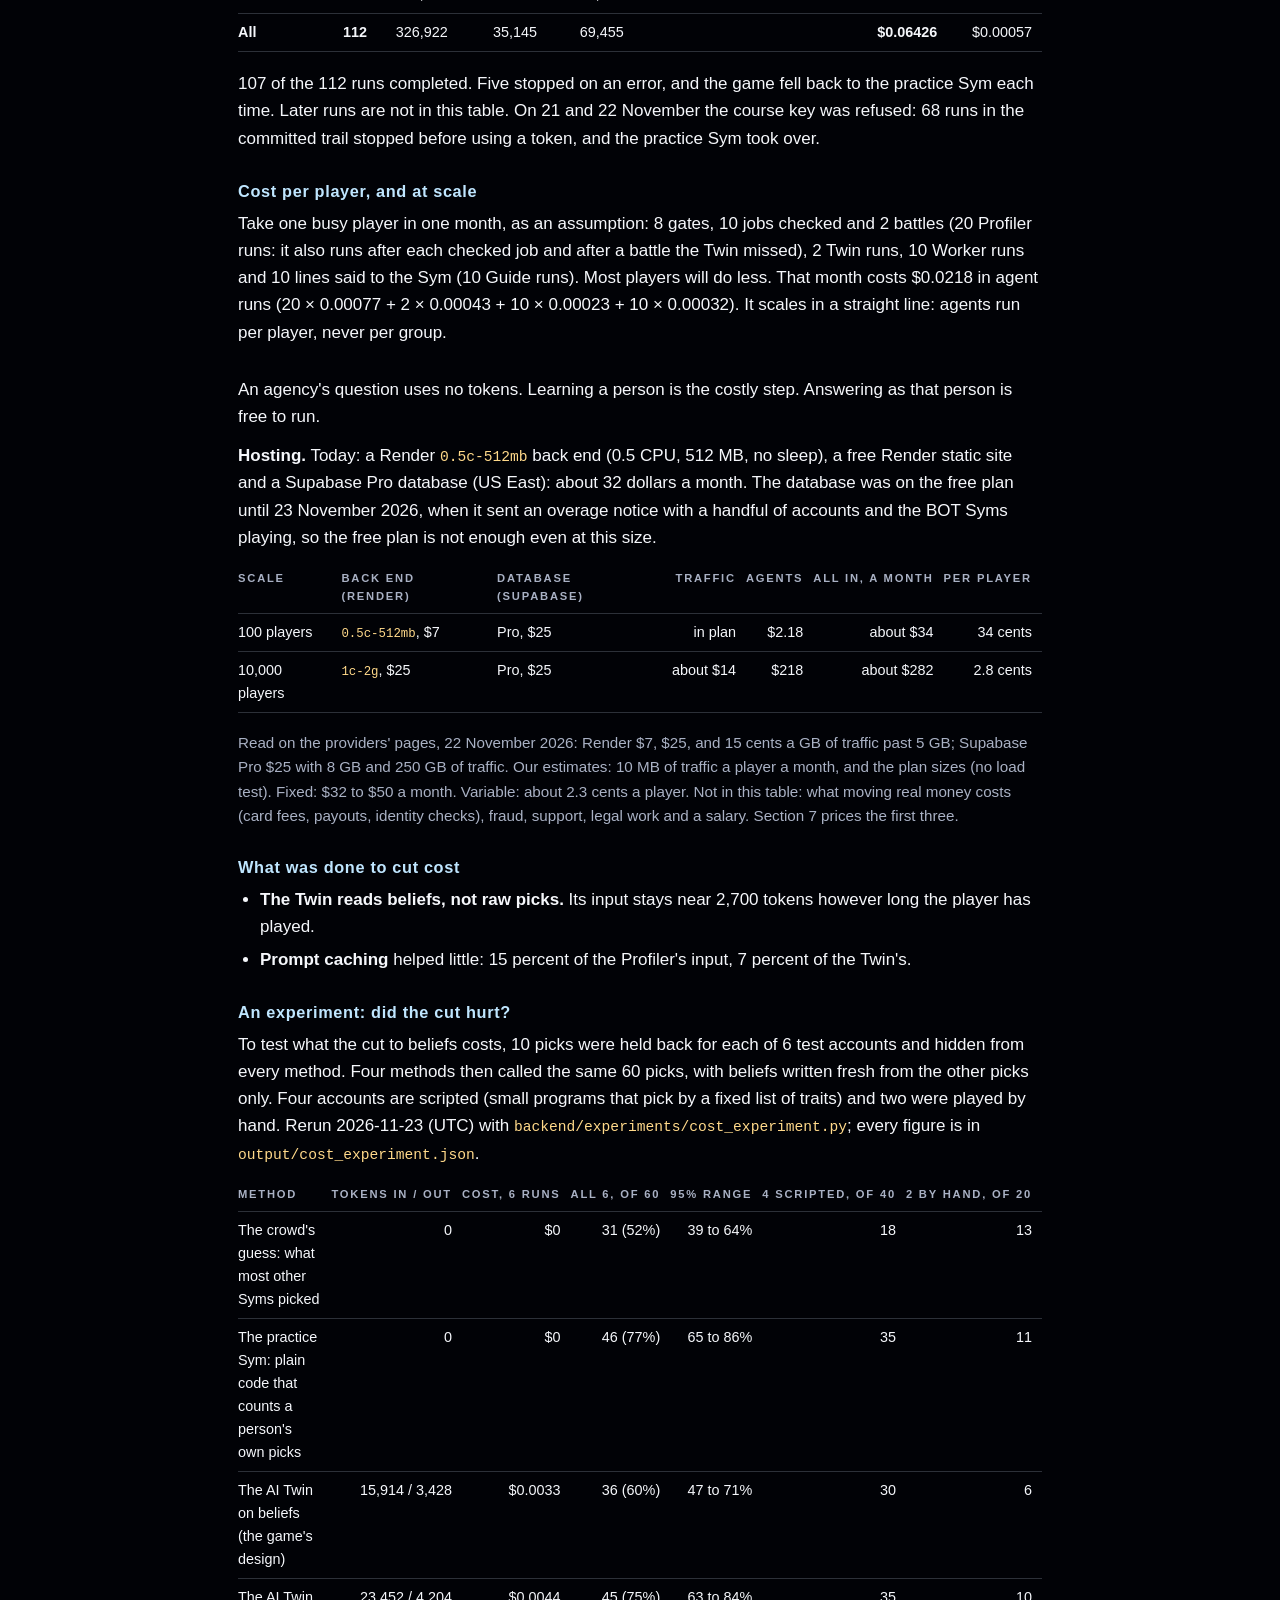
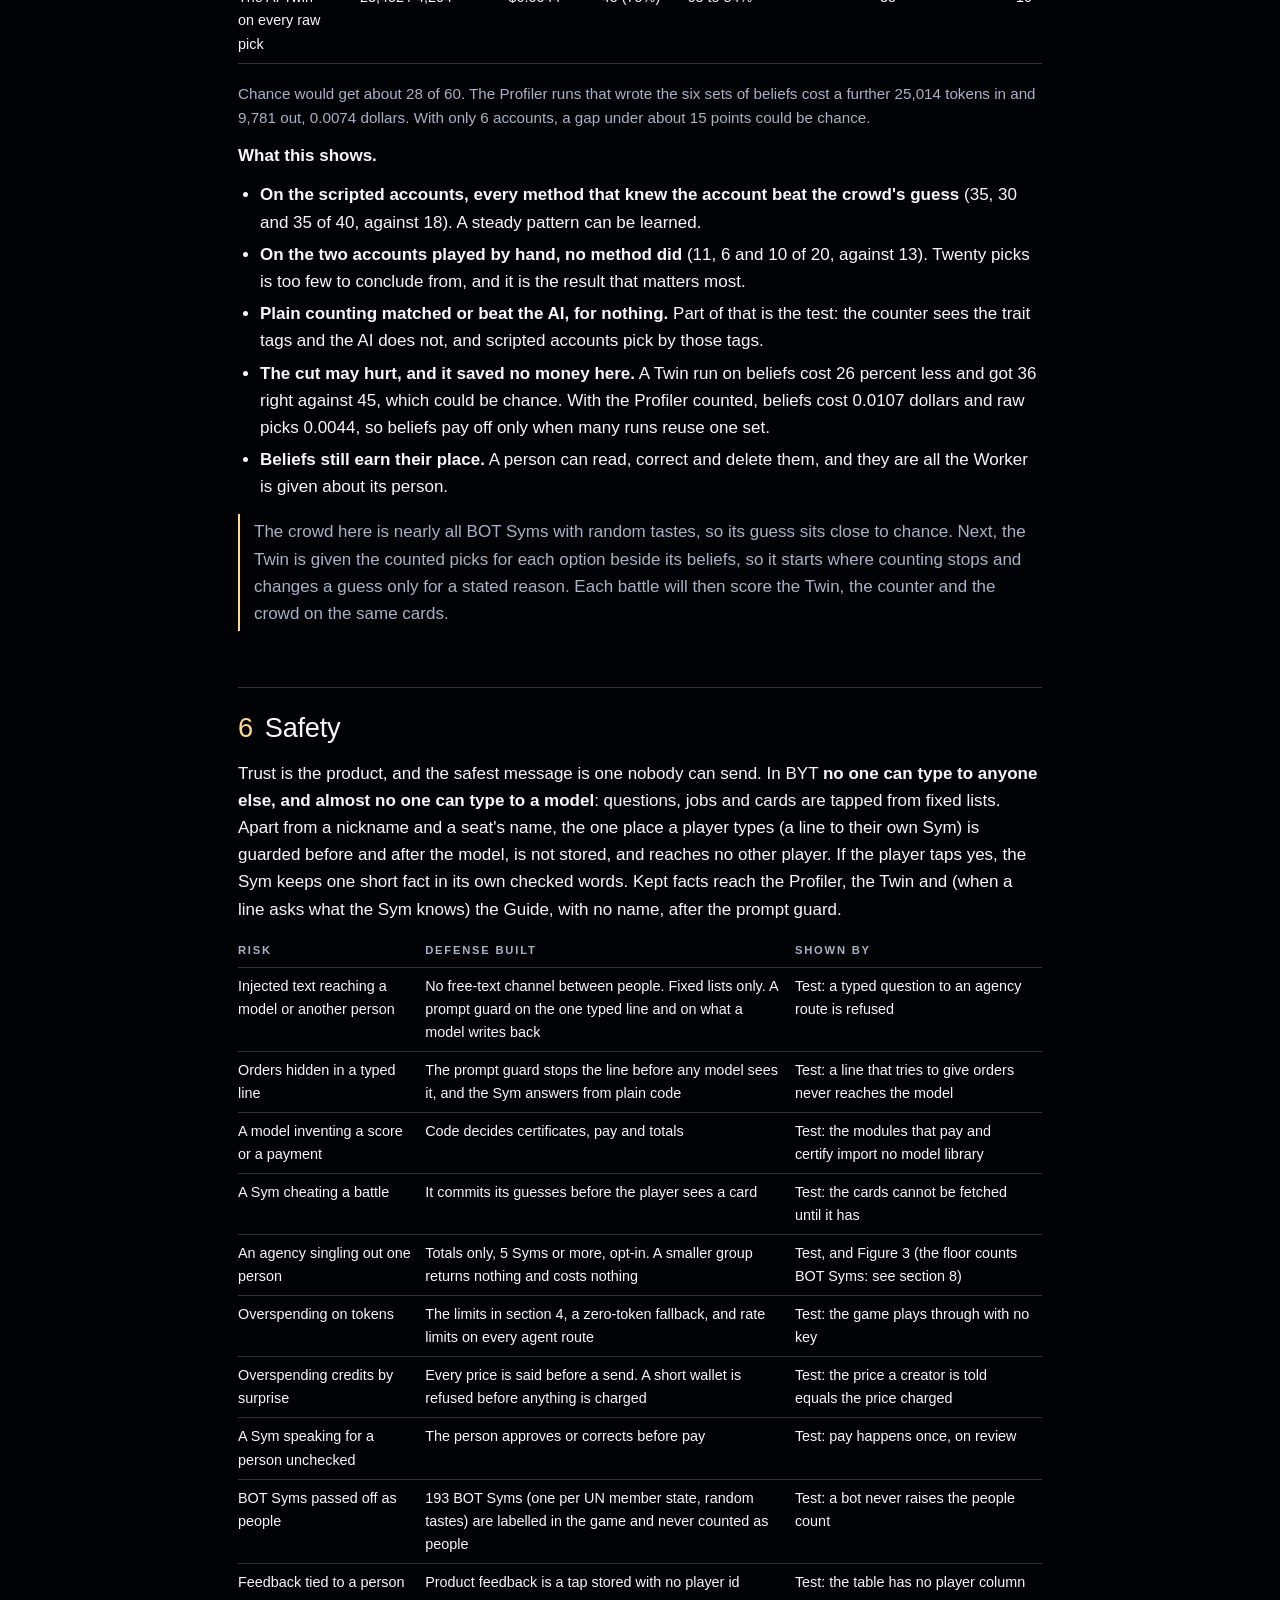
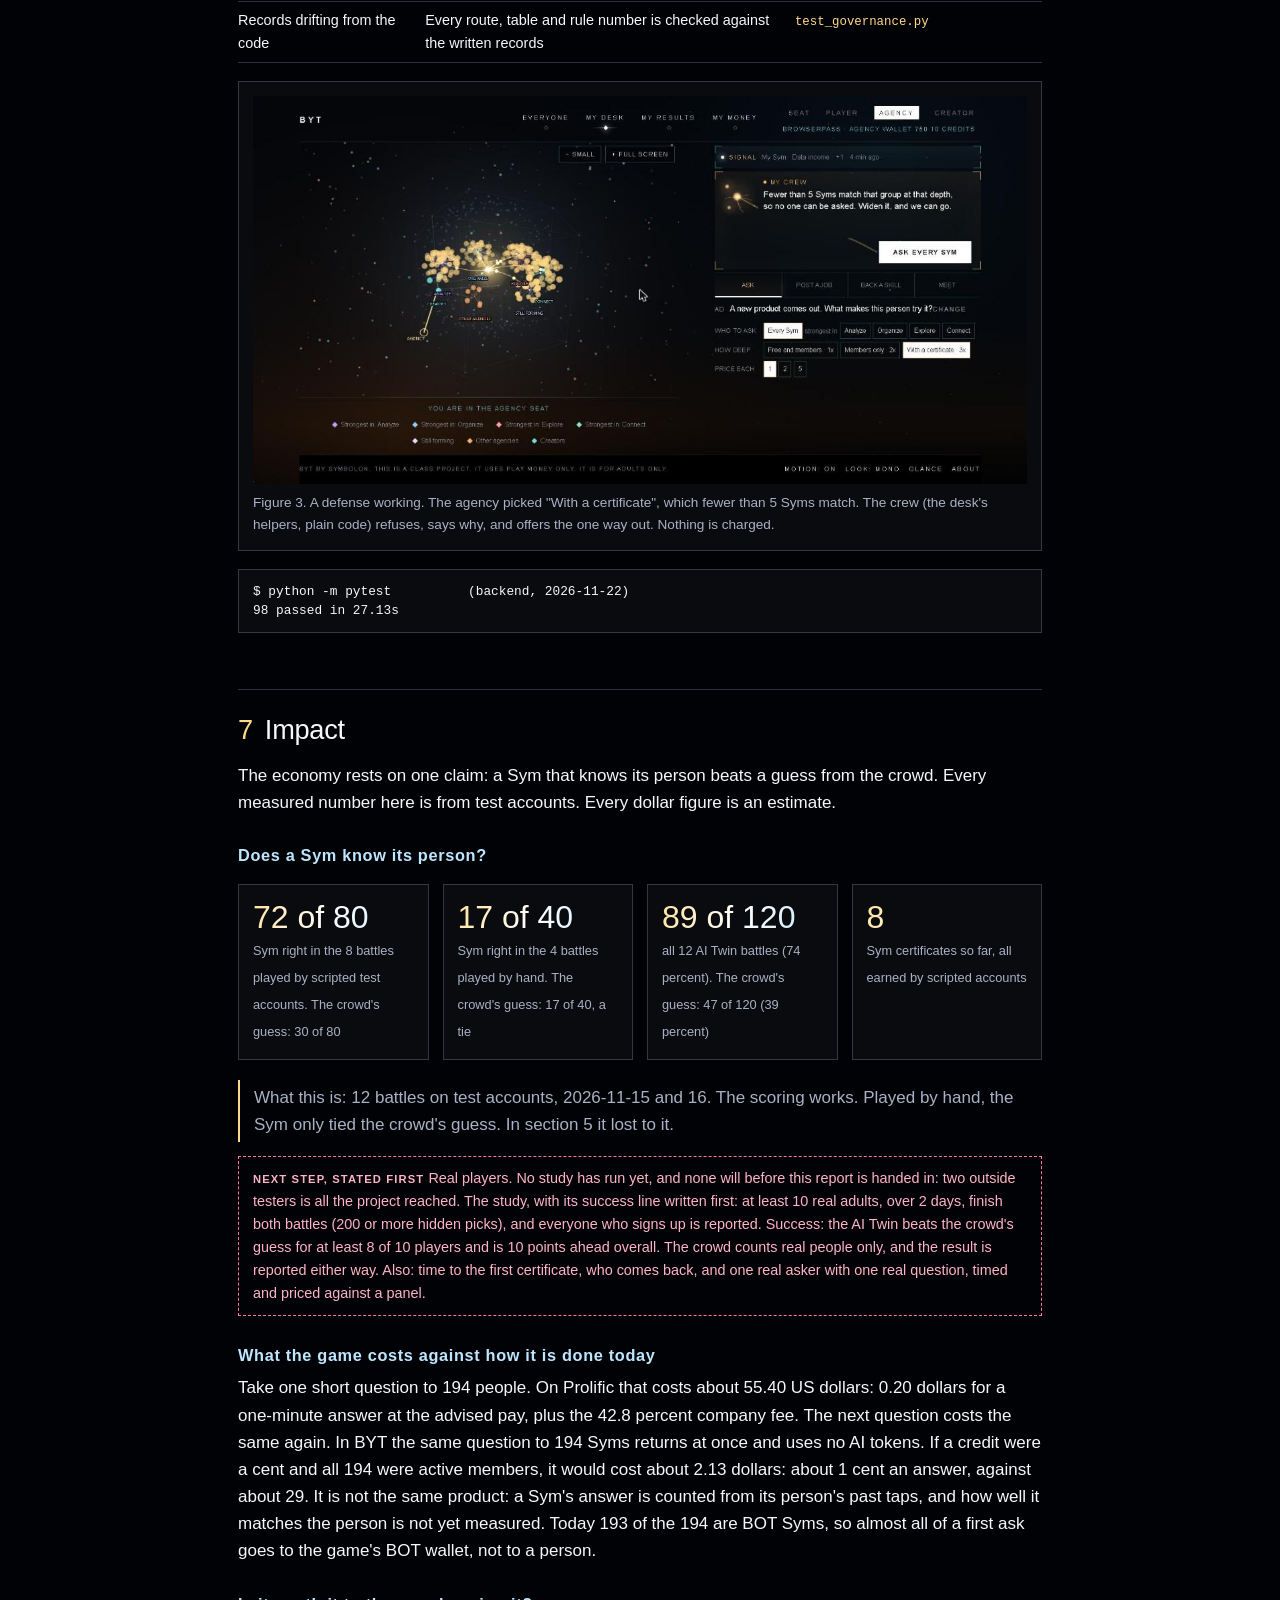
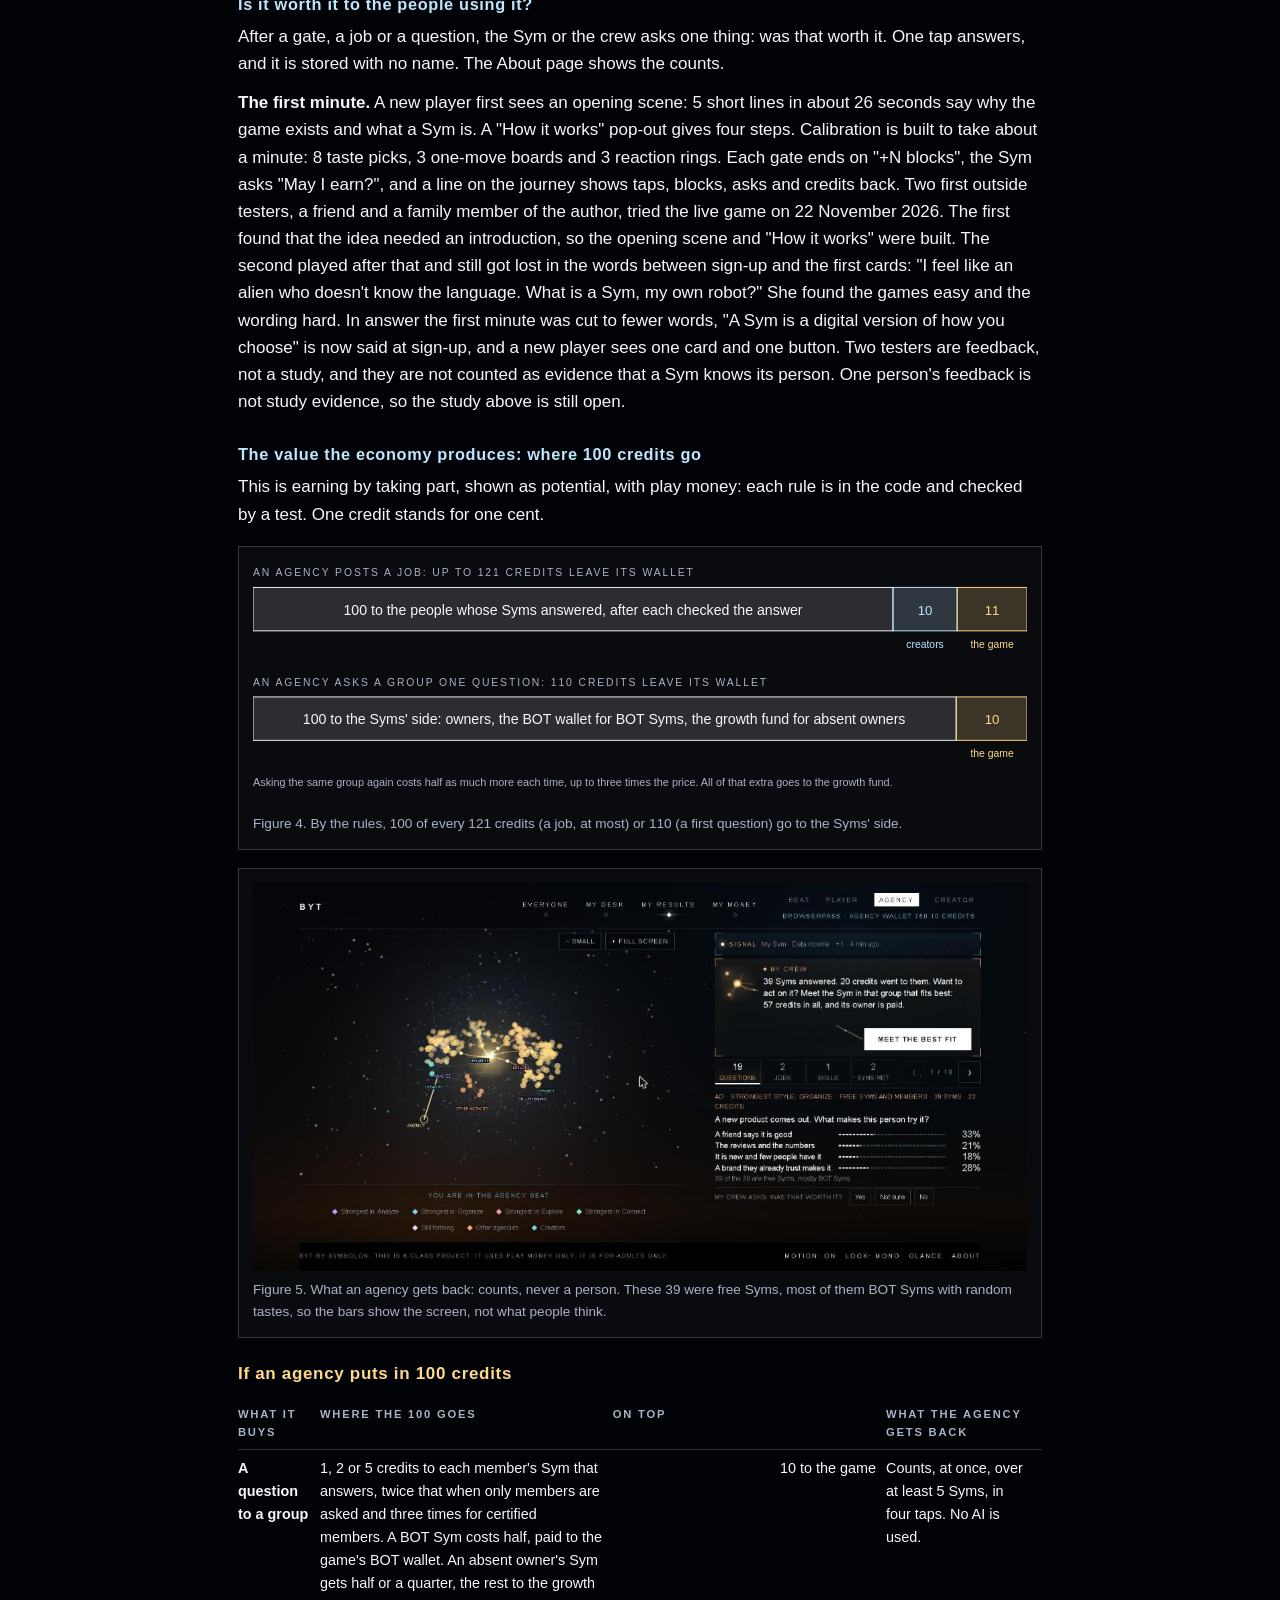
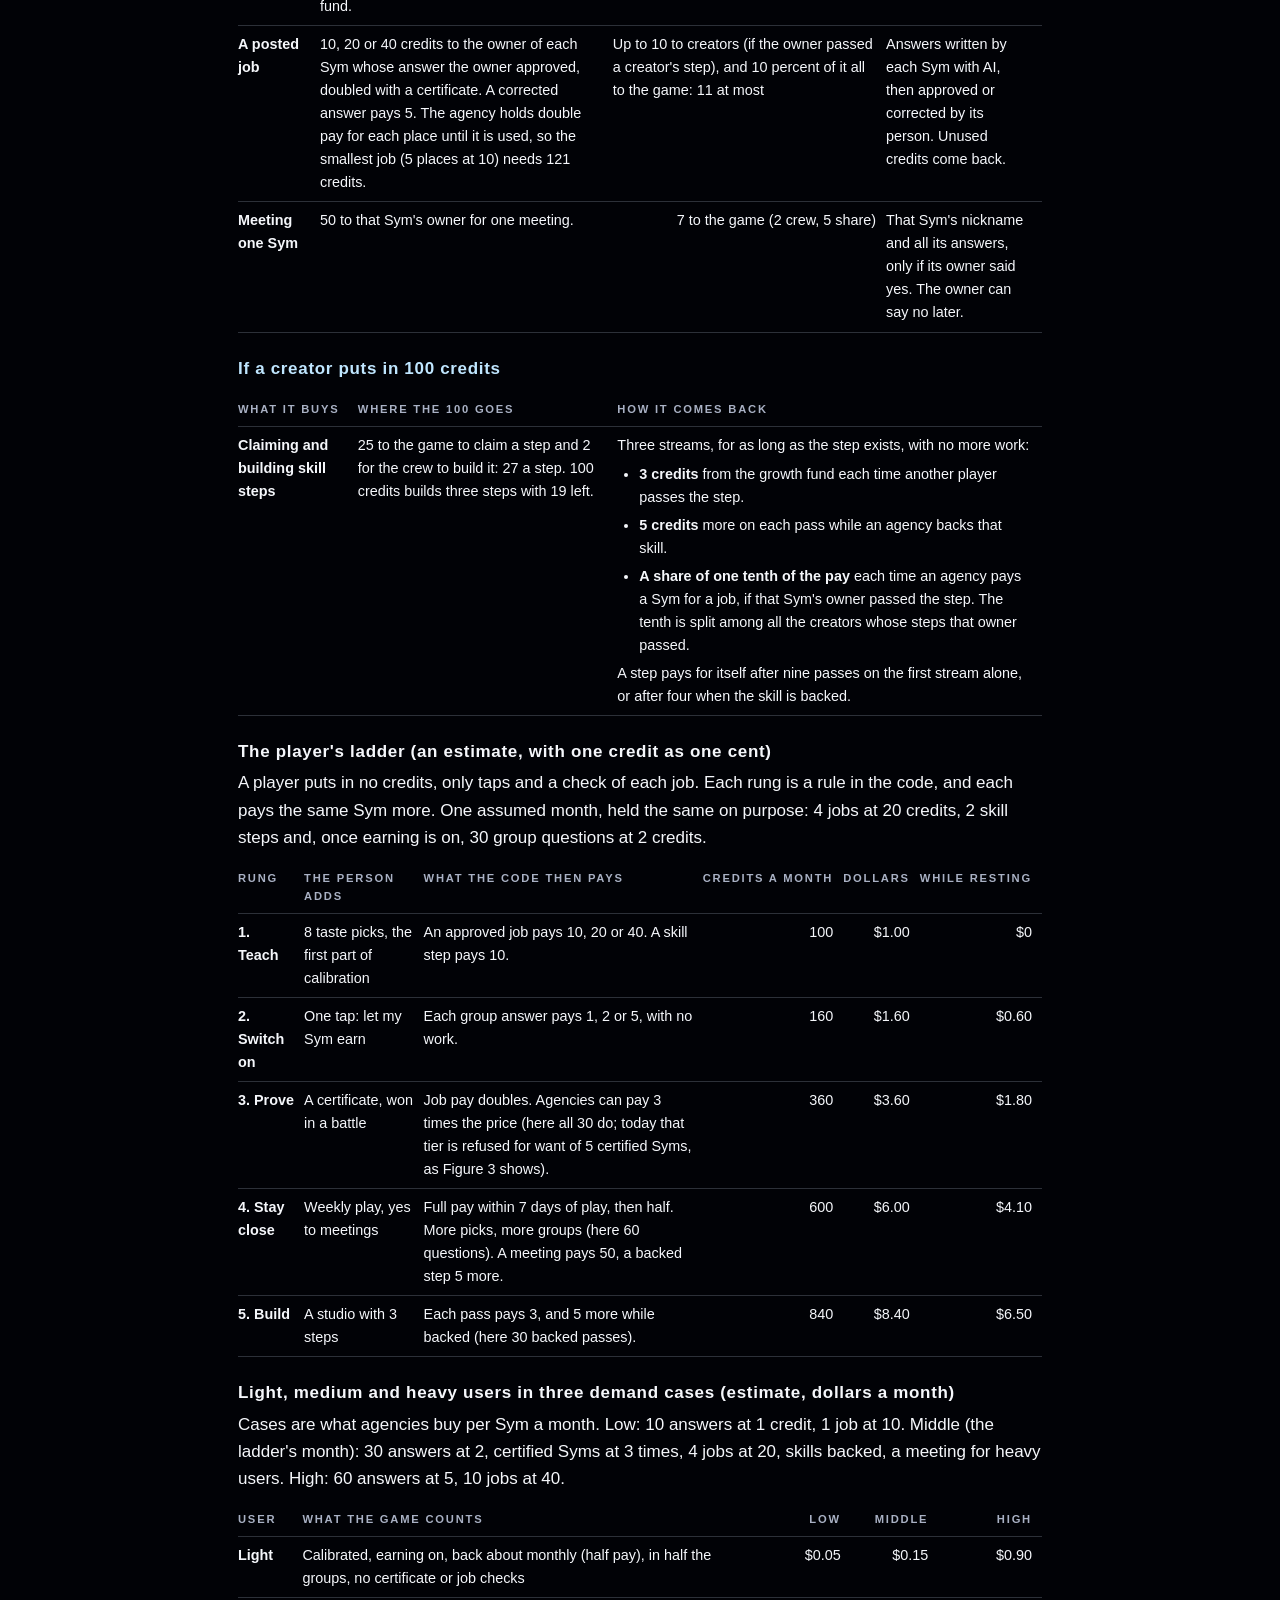
==== commit 89938645: "Harder calibration, two more duels, and unit economics that close - Calibration, part 2: the board s" ====
--- a/report.html
+++ b/report.html
@@ -82,7 +82,7 @@
   <div><strong>4</strong><span>AI agents, one read-only tool each</span></div>
   <div><strong>$0.0006</strong><span>average cost of one agent run (112 real runs)</span></div>
   <div><strong>4 methods</strong><span>scored on the same 60 hidden picks, losers shown too (test accounts, no real-player study yet)</span></div>
-  <div><strong>97</strong><span>back-end tests, all passing</span></div>
+  <div><strong>98</strong><span>back-end tests, all passing</span></div>
 </div>
 
 <!-- ===================== 2. MOTIVATION ===================== -->
@@ -232,7 +232,7 @@
   <tr><td>100 players</td><td><code>0.5c-512mb</code>, $7</td><td>Pro, $25</td><td class="n">in plan</td><td class="n">$2.18</td><td class="n">about $34</td><td class="n">34 cents</td></tr>
   <tr><td>10,000 players</td><td><code>1c-2g</code>, $25</td><td>Pro, $25</td><td class="n">about $14</td><td class="n">$218</td><td class="n">about $282</td><td class="n">2.8 cents</td></tr>
 </table>
-<p class="meta">Read on the providers' pages, 22 November 2026: Render $7, $25, and 15 cents a GB of traffic past 5 GB; Supabase Pro $25 with 8 GB and 250 GB of traffic. Our estimates: 10 MB of traffic a player a month, and the plan sizes (no load test). Fixed: about $50 a month. Variable: about 2.3 cents a player. Not in this table: what moving real money costs (card fees, payouts, identity checks), fraud, support, legal work and a salary. Section 7 prices the first three.</p>
+<p class="meta">Read on the providers' pages, 22 November 2026: Render $7, $25, and 15 cents a GB of traffic past 5 GB; Supabase Pro $25 with 8 GB and 250 GB of traffic. Our estimates: 10 MB of traffic a player a month, and the plan sizes (no load test). Fixed: $32 to $50 a month. Variable: about 2.3 cents a player. Not in this table: what moving real money costs (card fees, payouts, identity checks), fraud, support, legal work and a salary. Section 7 prices the first three.</p>
 
 <h3>What was done to cut cost</h3>
 <ul>
@@ -285,7 +285,7 @@
   <figcaption>Figure 3. A defense working. The agency picked "With a certificate", which fewer than 5 Syms match. The crew (the desk's helpers, plain code) refuses, says why, and offers the one way out. Nothing is charged.</figcaption>
 </figure>
 <pre>$ python -m pytest          (backend, 2026-11-22)
-97 passed in 24.97s</pre>
+98 passed in 27.13s</pre>
 
 <!-- ===================== 7. IMPACT ===================== -->
 <h2><span>7</span>Impact</h2>
@@ -338,7 +338,7 @@
   <tr><td><strong>A question to a group</strong></td><td>1, 2 or 5 credits to each member's Sym that answers, twice that when only members are asked and three times for certified members. A BOT Sym costs half, paid to the game's BOT wallet. An absent owner's Sym gets half or a quarter, the rest to the growth fund.</td><td class="n">10 to the game</td><td>Counts, at once, over at least 5 Syms, in four taps. No AI is used.</td></tr>
   <tr><td><strong>A posted job</strong></td><td>10, 20 or 40 credits to the owner of each Sym whose answer the owner approved, doubled with a certificate. A corrected answer pays 5. The agency holds double pay for each place until it is used, so the smallest job (5 places at 10) needs 121 credits.</td><td>Up to 10 to creators (if the owner passed a creator's step), and 10 percent of it all to the game: 11 at most</td><td>Answers written by each Sym with AI, then approved or corrected by its person. Unused credits come back.</td></tr>
   
-  <tr><td><strong>Meeting one Sym</strong></td><td>50 to that Sym's owner for one meeting.</td><td class="n">2 crew, 5 to the game</td><td>That Sym's nickname and all its answers, only if its owner said yes. The owner can say no later.</td></tr>
+  <tr><td><strong>Meeting one Sym</strong></td><td>50 to that Sym's owner for one meeting.</td><td class="n">7 to the game (2 crew, 5 share)</td><td>That Sym's nickname and all its answers, only if its owner said yes. The owner can say no later.</td></tr>
 </table>
 
 <h4 style="margin:22px 0 4px;color:var(--teal);font-weight:600;letter-spacing:0.04em">If a creator puts in 100 credits</h4>
@@ -360,7 +360,7 @@
   <tr><td><strong>4. Stay close</strong></td><td>Weekly play, yes to meetings</td><td>Full pay within 7 days of play, then half. More picks, more groups (here 60 questions). A meeting pays 50, a backed step 5 more.</td><td class="n">600</td><td class="n">$6.00</td><td class="n">$4.10</td></tr>
   <tr><td><strong>5. Build</strong></td><td>A studio with 3 steps</td><td>Each pass pays 3, and 5 more while backed (here 30 backed passes).</td><td class="n">840</td><td class="n">$8.40</td><td class="n">$6.50</td></tr>
 </table>
-<h4 style="margin:22px 0 4px;font-weight:600;letter-spacing:0.04em">Light, medium and heavy users in three demand cases (estimate, dollars a month)</h4><p>Cases are what agencies buy per Sym a month. Low: 10 answers at 1 credit, 1 job at 10. Middle (the ladder's month): 30 answers at 2, certified Syms at 3 times, 4 jobs at 20, skills backed, a meeting for heavy users. High: 60 answers at 5, 10 jobs at 40.</p><table><tr><th>User</th><th>What the game counts</th><th class="n">Low</th><th class="n">Middle</th><th class="n">High</th></tr><tr><td><strong>Light</strong></td><td>Calibrated, earning on, back about monthly (half pay), in fewer groups, no certificate or job checks</td><td class="n">$0.05</td><td class="n">$0.15</td><td class="n">$0.90</td></tr><tr><td><strong>Medium</strong></td><td>Plays weekly, one certificate, checks the jobs offered, passes 2 steps</td><td class="n">$0.50 (0.10)</td><td class="n">$3.70 (1.80)</td><td class="n">$17.30 (9.00)</td></tr><tr><td><strong>Heavy</strong></td><td>Plays most days, certificates in several skills, in twice the groups, yes to meetings, a studio whose steps are passed 30 times</td><td class="n">$1.50 (1.10)</td><td class="n">$8.40 (6.50)</td><td class="n">$29.70 (21.40)</td></tr></table><p class="meta">In brackets: the part earned while away (answers, meetings, royalties); for light users, all of it. In the low case the growth fund runs dry, so medium falls to about $0.30 and heavy to $0.40. Pocket money at these prices. To matter, prices, asks and real agencies must all grow: a dollar a day is about 200 certificate-price answers a month.</p>
+<h4 style="margin:22px 0 4px;font-weight:600;letter-spacing:0.04em">Light, medium and heavy users in three demand cases (estimate, dollars a month)</h4><p>Cases are what agencies buy per Sym a month. Low: 10 answers at 1 credit, 1 job at 10. Middle (the ladder's month): 30 answers at 2, certified Syms at 3 times, 4 jobs at 20, skills backed, a meeting for heavy users. High: 60 answers at 5, 10 jobs at 40.</p><table><tr><th>User</th><th>What the game counts</th><th class="n">Low</th><th class="n">Middle</th><th class="n">High</th></tr><tr><td><strong>Light</strong></td><td>Calibrated, earning on, back about monthly (half pay), in half the groups, no certificate or job checks</td><td class="n">$0.05</td><td class="n">$0.15</td><td class="n">$0.90</td></tr><tr><td><strong>Medium</strong></td><td>Plays weekly, one certificate, checks the jobs offered, passes 2 steps</td><td class="n">$0.50 (0.10)</td><td class="n">$3.70 (1.80)</td><td class="n">$17.30 (9.00)</td></tr><tr><td><strong>Heavy</strong></td><td>Plays most days, certificates in several skills, in twice the groups, yes to meetings, a studio whose steps are passed 30 times</td><td class="n">$1.50 (1.10)</td><td class="n">$8.40 (6.50)</td><td class="n">$29.70 (21.40)</td></tr></table><p class="meta">In brackets: the part earned while away (answers, meetings, royalties); for light users, all of it. In the low case the growth fund runs dry, so medium falls to about $0.30 and heavy to $0.40. Pocket money at these prices. To matter, prices, asks and real agencies must all grow: a dollar a day is about 200 certificate-price answers a month.</p>
 
 
 <ul>
@@ -381,11 +381,11 @@
 </table>
 <p class="meta">Take = players × (10 percent of agency spend per player + 2 credits a meeting); users 60 percent light, 30 medium, 10 heavy (assumed). BOT answers, the growth fund, claim fees and starting credits are left out: not outside money. Break-even: about 28 cents of spend a player (10 times the 2.8-cent cost), before the cost of moving real money. No case is proven: no outside agency has paid.</p>
 <h4 style="margin:22px 0 4px;font-weight:600;letter-spacing:0.04em">How the game would make money (proposed prices, all estimates)</h4>
-<p>With real money, card fees, payouts, identity checks and running costs would take about 17 credits of each 100 that reach people (Stripe's pricing pages, read 22 November 2026), so today's 10 percent would lose money. We propose a fee on top of what an agency spends on people: 20 percent to ask any Sym, 25 for members, 30 for Syms with a certificate. A paid panel adds 42.8. An agency may also pay for a connector that plugs BYT into its own tools, under the same rules. Players never pay to play or to earn. They cash out from 500 credits (5 dollars), and credits never expire. The bar was 25 dollars until 23 November: a first payout has to feel near. A lower bar means more small payouts, and their cost is not priced here. Our goal, not a promise: when enough agencies ask every week, a proved and active Sym could reach about 25 dollars a month. 25 dollars a week would take about 13 times the agency spend of our middle case.</p>
+<p>With real money, card fees, payouts and identity checks would take about 17 credits of each 100 that reach people (Stripe's pricing pages, read 22 November 2026), so today's 10 percent would lose money. We propose a fee on top of what an agency spends on people: 20 percent to ask any Sym, 25 for members, 30 for Syms with a certificate. A paid panel adds 42.8. An agency may also pay for a connector that plugs BYT into its own tools, under the same rules. Players never pay to play or to earn. They cash out from 500 credits (5 dollars), and credits never expire. The bar was 25 dollars until 23 November: a first payout has to feel near. A lower bar means more small payouts, and their cost is not priced here. Our goal, not a promise: when enough agencies ask every week, a proved and active Sym could reach about 25 dollars a month. A heavy user earns 8.40 dollars a month in our middle case, so 25 dollars a month takes about 3 times that spend.</p>
 <table><tr><th>Line</th><th>Who pays</th><th>Proposed rate</th><th class="n">Share of revenue</th></tr><tr><td>Fee on answers, jobs and backing</td><td>Agency</td><td>20 to 30 percent on top</td><td class="n">72%</td></tr><tr><td>Meetings</td><td>Agency</td><td>15 credits on a 50-credit meeting</td><td class="n">2%</td></tr><tr><td>Connector</td><td>Agency</td><td>$49, $199 or $499 a month</td><td class="n">21%</td></tr><tr><td>Claim stake, research, royalty share</td><td>Creator</td><td>27 credits a step; 10 percent of research; 10 percent of a step's royalties after its first 300 credits</td><td class="n">5%</td></tr></table>
-<p class="meta">Middle case, 10,000 players: about $6,950 of revenue a month against about $3,570 of cost (70 cents in and 36 cents out a player), a 49 percent margin before any salary. Assumed: agencies spend $1.91 a player a month on people, 12 agencies rent a connector, and every earned credit is cashed out.</p>
+<p class="meta">Middle case, 10,000 players: about $6,950 of revenue a month against about $3,570 of cost (70 cents in; 36 out: 3 to run, 33 to move money), a 49 percent margin before any salary. Assumed: agencies spend $1.91 a player a month on people, the fee averages 26 percent, 12 agencies rent a connector at about 120 dollars, and every earned credit is cashed out.</p>
 <p><strong>The strategy: quantity first.</strong> This is a race for supply. The game wins by having the most proved, consenting Syms soonest: more people, more proved Syms, more agencies, more pay, more people. We believe that supply is worth buying and hard to copy, because code gives each certificate and each Sym's data is its person's own. The race must never lower the bar for a certificate: the certificate is the product. The first customer we will ask is a campus recruiter. Recruiters can keep their job sites. BYT sells what those cannot: skills proved by code, answers before a meeting, pay only for checked answers, and meetings with consent.</p>
-<p><strong>The path.</strong> We want profit, growth, and value that keeps growing. Our target is the Rule of 40: revenue growth in percent plus profit margin in percent of 40 or more. In the base estimate, 3 paying agencies grow to 180 in three years. The rule is met each year by growth alone: operating margin stays below zero for all three years, and revenue ends near 250,000 dollars a year, which is small. If agencies spend half as much, the rule is not met.</p>
+<p><strong>The path.</strong> We want profit, growth, and value that keeps growing. Our target is the Rule of 40: revenue growth in percent plus profit margin in percent of 40 or more. In the base estimate, 3 paying agencies grow to 180 in three years. Agencies grow about 4 times a year (3 to 180 is 60 times in three years), so growth can stay far above 40 while operating margin, after salaries, stays below zero. Revenue ends near 250,000 dollars a year, which is small. Year-by-year sums are not shown.</p>
 <p><strong>No one is promised a return.</strong> Players put in no money, so no money of theirs is at risk. A creator's risk is a small, stated stake: 27 credits a step, given back if no one passes it in 90 days (proposed). An agency pays for a service.</p>
 
 <!-- ===================== 8. LIMITS + NEXT ===================== -->
@@ -408,7 +408,7 @@
 <p>Only the first phase has results. Nothing in the last two rows is built.</p>
 <table>
   <tr><th>Phase</th><th>What a person can do</th><th>What is measured</th><th>The market, and the money milestone</th></tr>
-  <tr><td><strong>Built now: Beat your Sym</strong></td><td>Teach a Sym with taps across 15 gates and 156 cards, battle it, and earn a certificate from code. Open an agency and ask a group. Open a studio and build a step. Download or delete everything.</td><td>A Sym's share right on hidden picks, against the crowd's guess (test accounts so far). The cost of each agent run. 97 tests.</td><td>A class and its friends. Play credits only, every move recorded. No outside money.</td></tr>
+  <tr><td><strong>Built now: Beat your Sym</strong></td><td>Teach a Sym with taps across 15 gates and 156 cards, battle it, and earn a certificate from code. Open an agency and ask a group. Open a studio and build a step. Download or delete everything.</td><td>A Sym's share right on hidden picks, against the crowd's guess (test accounts so far). The cost of each agent run. 98 tests.</td><td>A class and its friends. Play credits only, every move recorded. No outside money.</td></tr>
   <tr><td><strong>Near term: Benefit from your Sym</strong></td><td>Real players join, family and the class first. One real asker brings a real question. An agency's price drops as it builds its own panel (today a repeat ask of one group costs more), and it pays only for Syms that know. Each week is a season: one question is put forward to every agency and the reaction rings keep a weekly best (both built), and next a fresh battle deck and a new question each week. The Sym guesses every card before the tap. The certificate bar rises, and anyone can check a certificate.</td><td>The study in section 7. Credits earned in a week with no taps. Every row carries its version and its owner's yes.</td><td>Campus recruiters and small hiring teams, then buyers of paid panels. One paid invoice from one real agency, BOT answers left out. Then the proposed fees, the first connector, and the first cash-out above 500 credits through a licensed partner.</td></tr>
   <tr><td><strong>Vision: Be everywhere</strong></td><td>A Sym does more kinds of work, checked by its person. An AI agent runs an agency or a studio while its owner is away, up to a spending limit the owner set (today a player's Sym can already take a set number of jobs a day by itself, and the BOT seats are run by plain code). Creators build new games: two-player duels and better ways to collect a person's inputs are a creator's product and source of pay (the game built the first two duels, rock, paper, scissors and Hide the light). Linked Syms: two people who accept one another as trusted may let their Syms talk, to get ideas, pick a gift, or ask what the other would choose. A player may pay for this. Both people say yes first, either can end it, a Sym shares only what its person allowed, and the other person is paid when their Sym is asked. An idea only, Syms of the past: a person decides in advance whether their Sym may be kept and who may speak with it, and nothing is kept without that yes.</td><td>How much Syms differ. How often a living person breaks from the crowd's guess. How evenly pay spreads. No numbers yet.</td><td>Any organization, and any AI system, that needs to know what real people would choose, asked from inside its own tools. In time every seat can earn and every seat can pay, players included. Goal: the Rule of 40 (growth plus margin of 40 or more), first by growth, later by profit.</td></tr>
 </table>
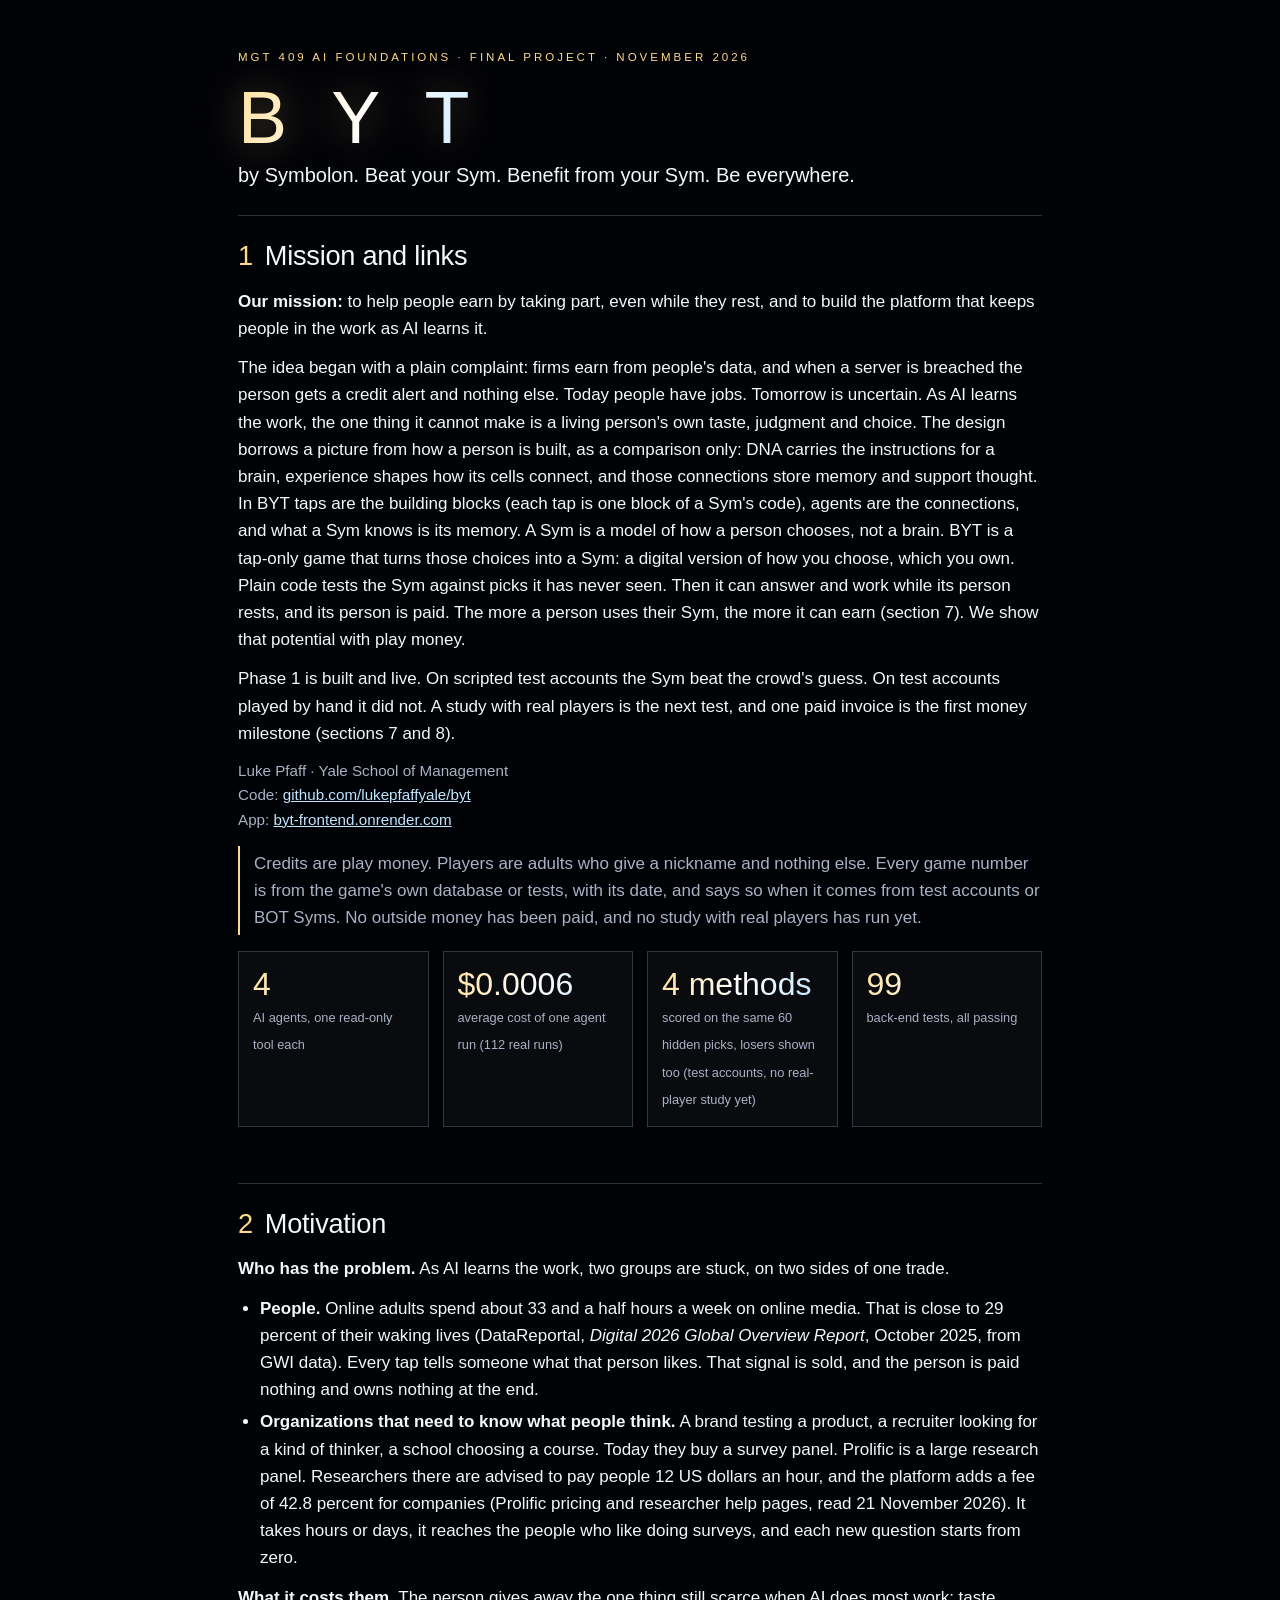
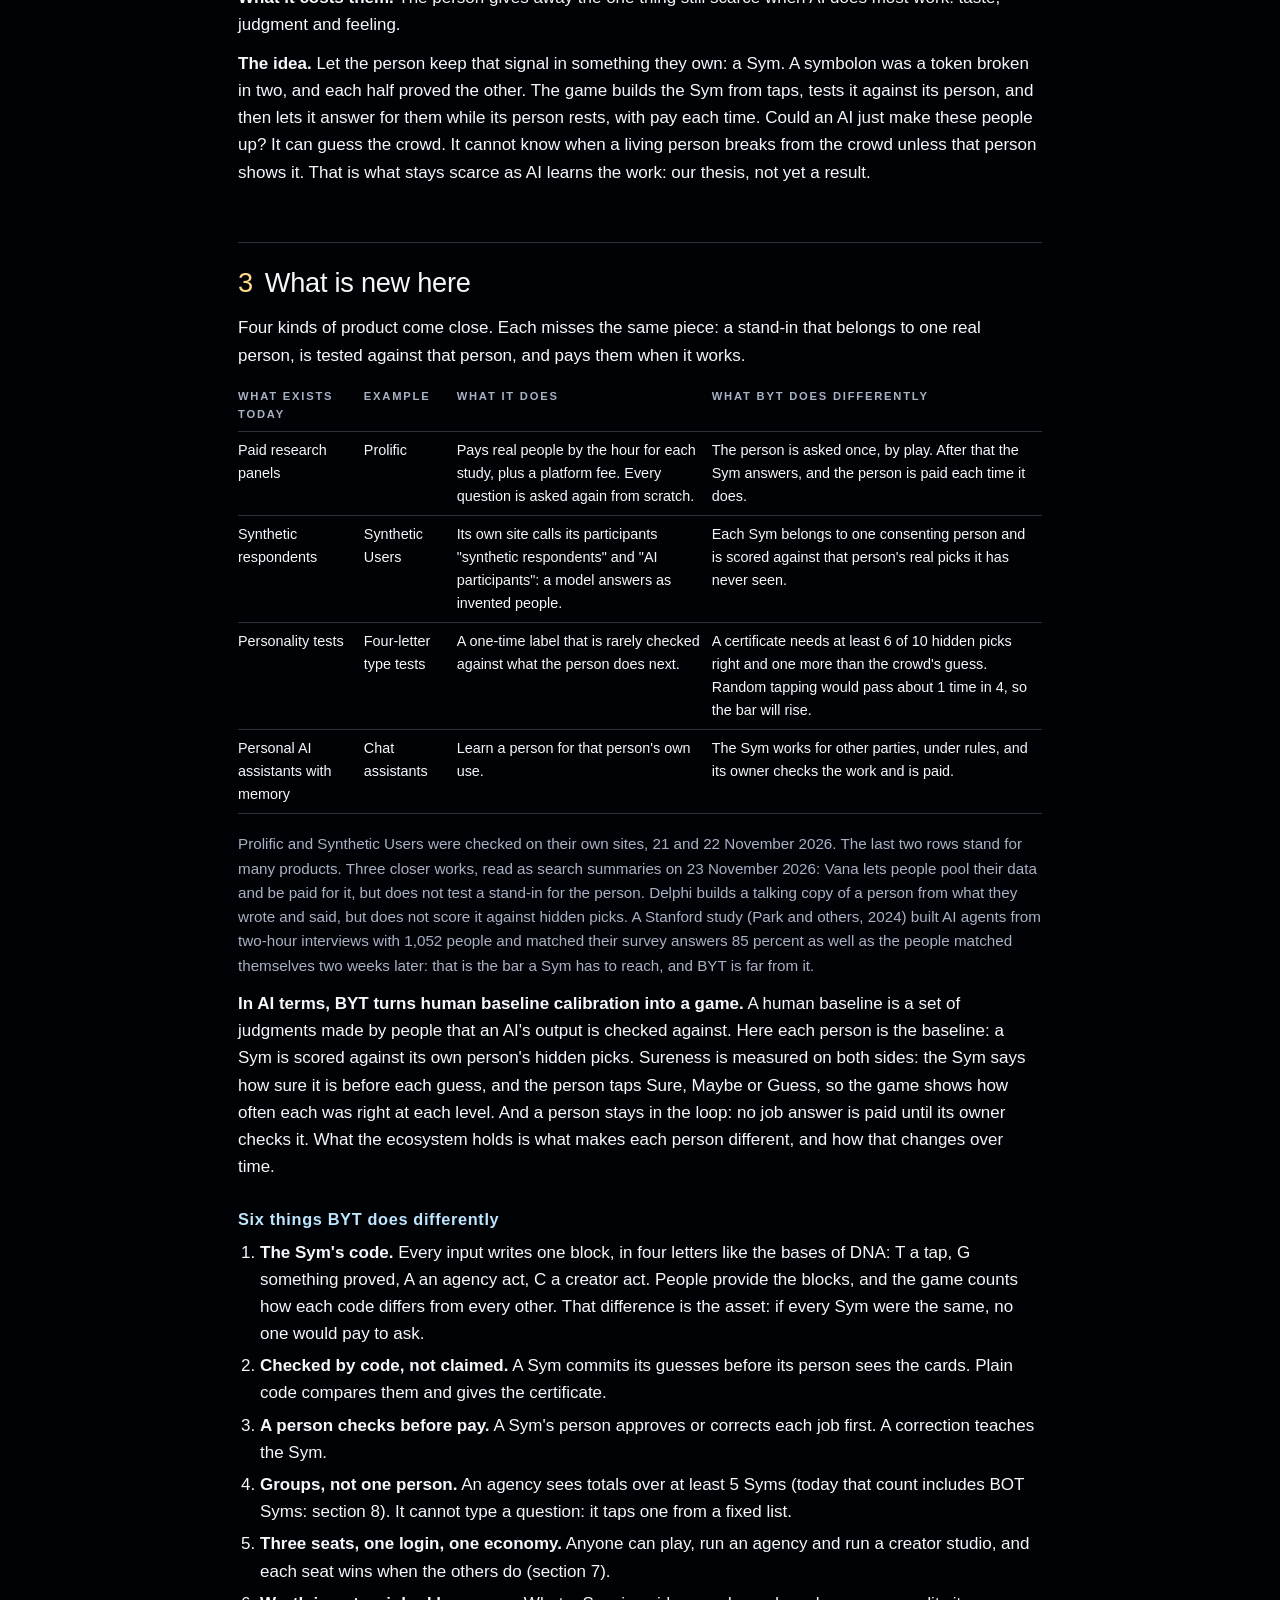
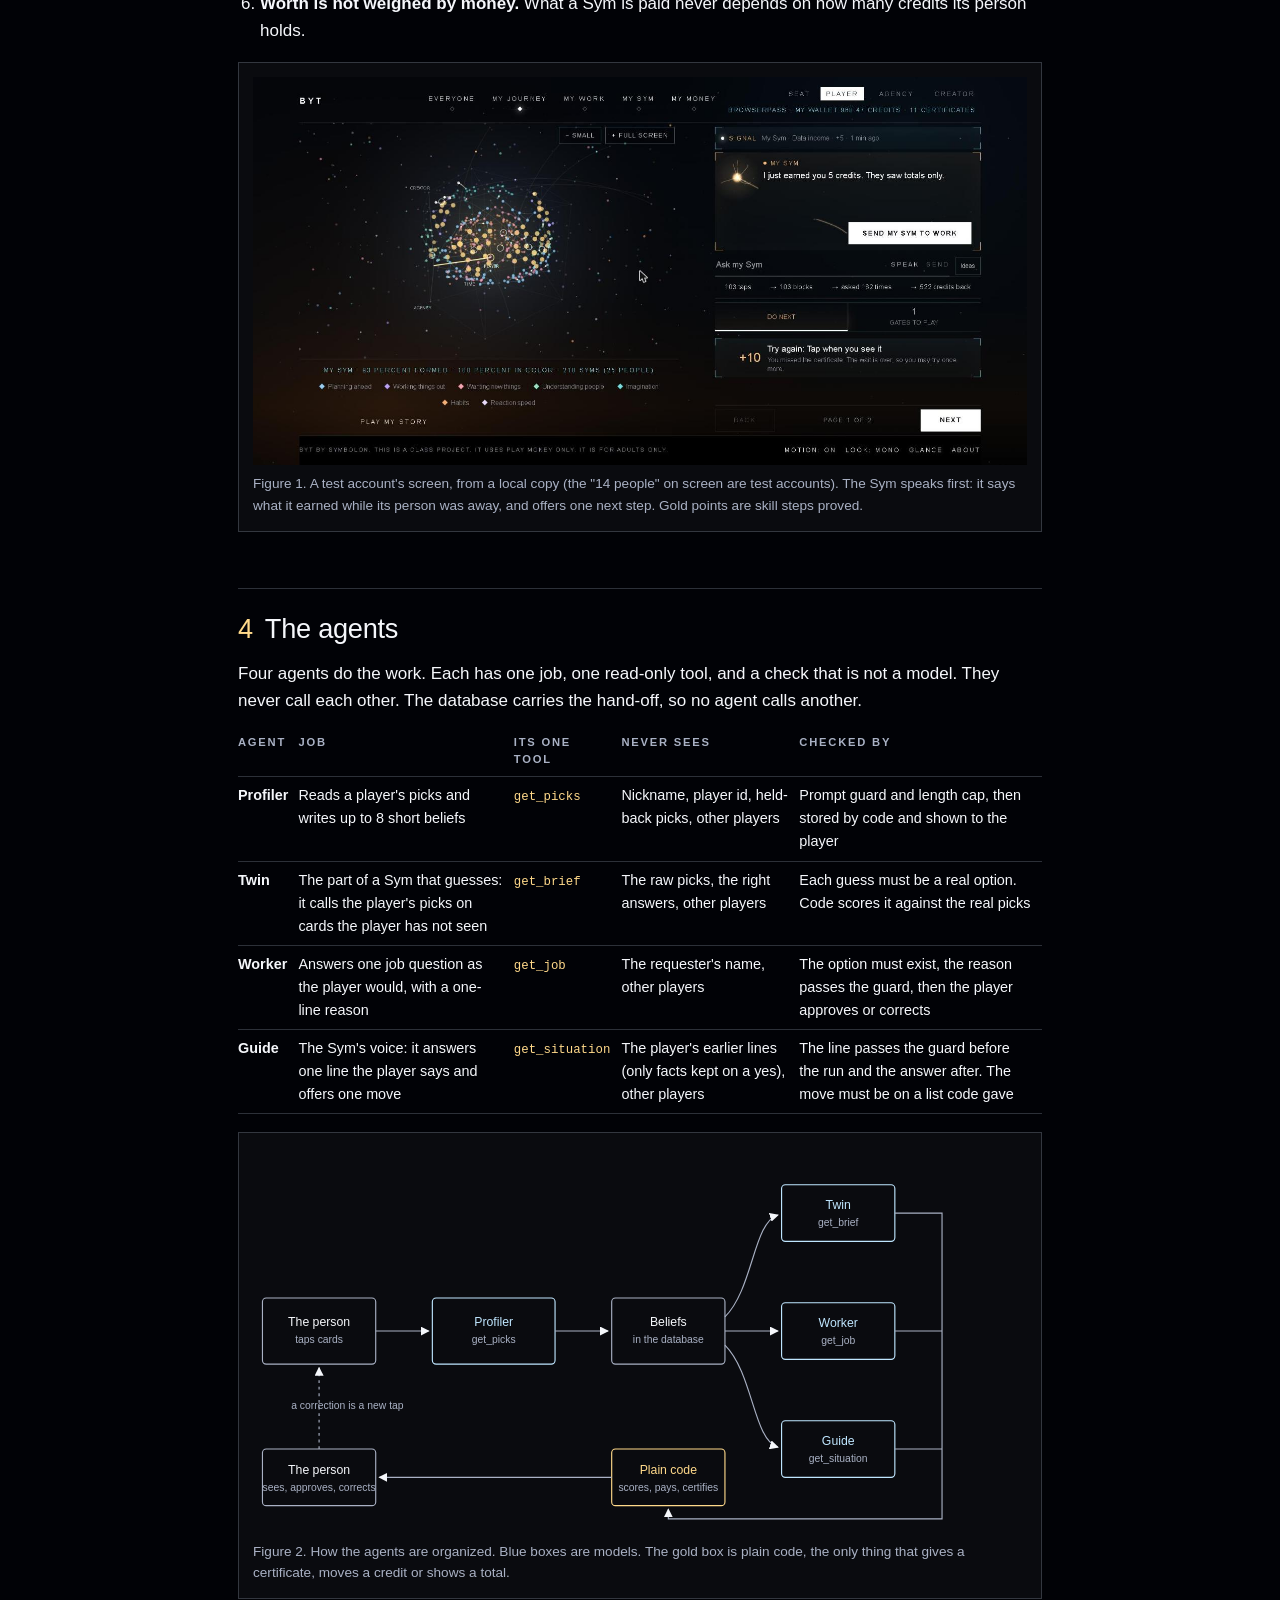
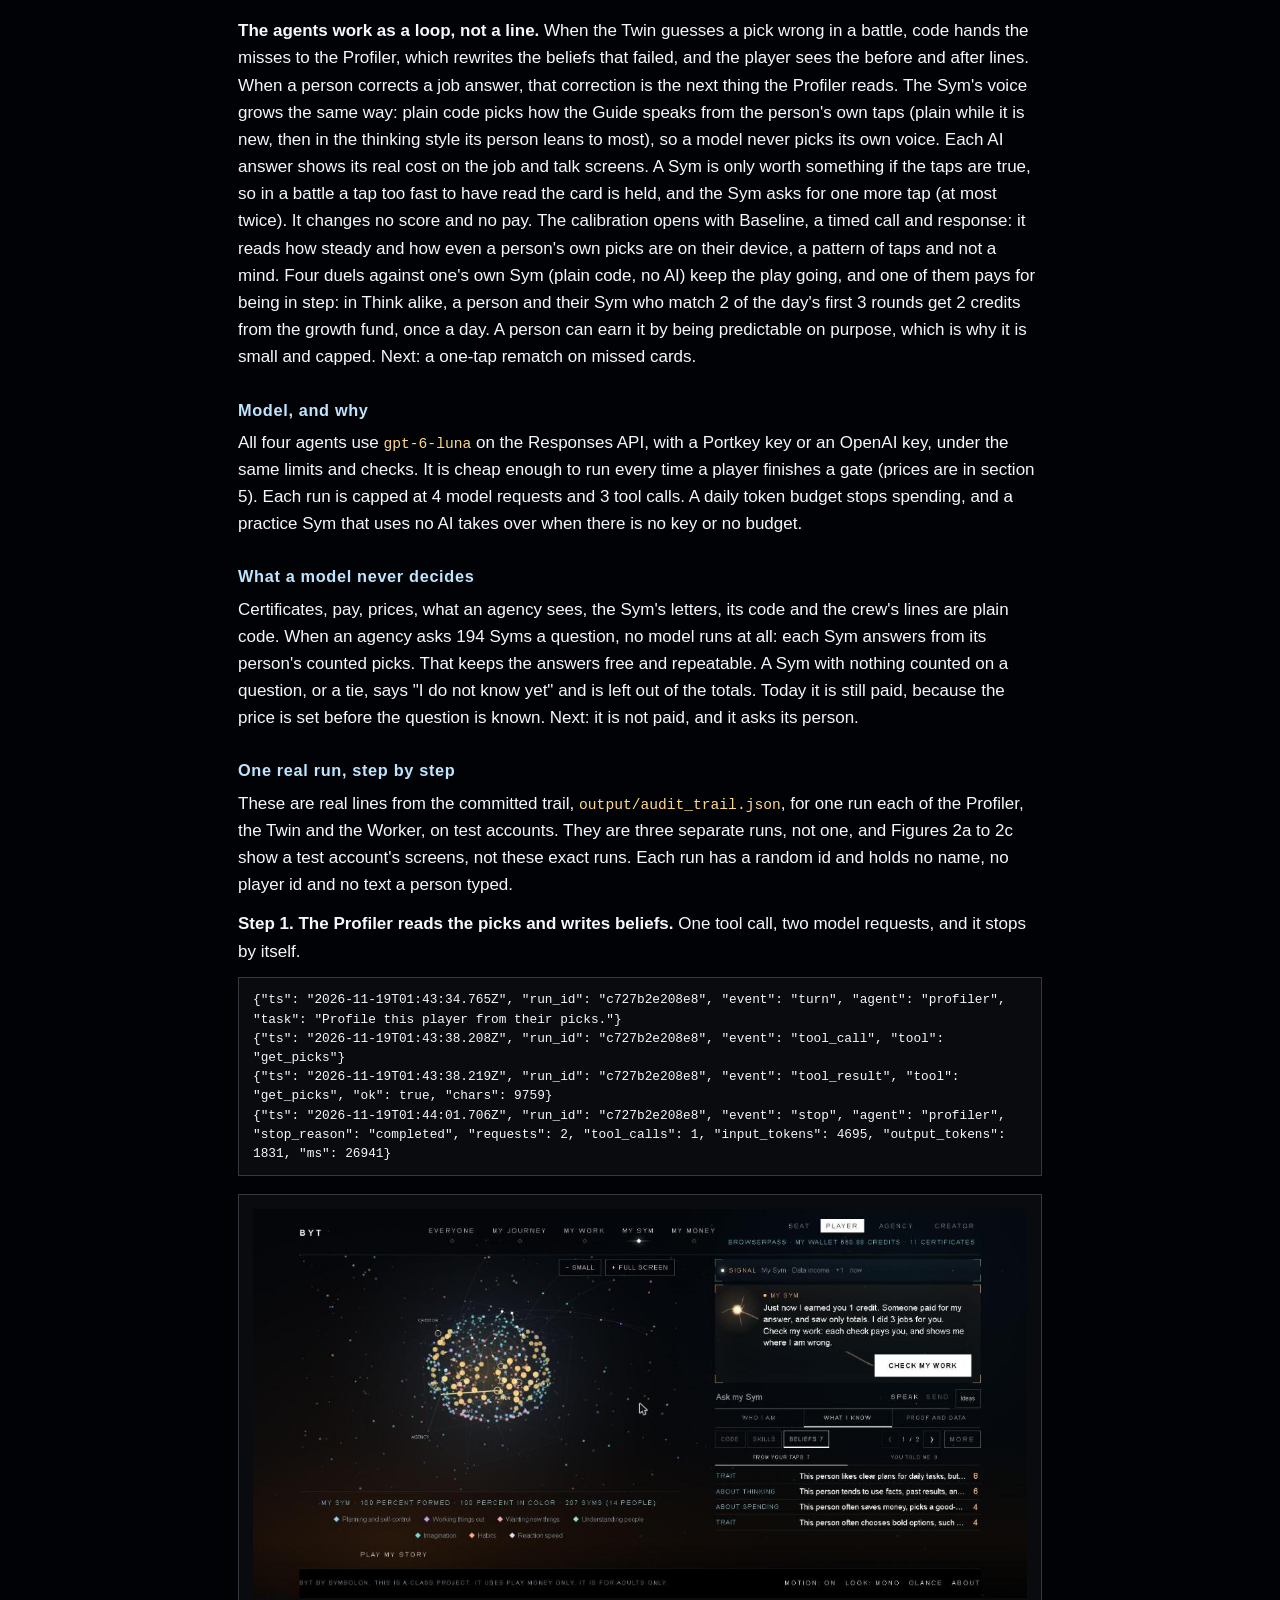
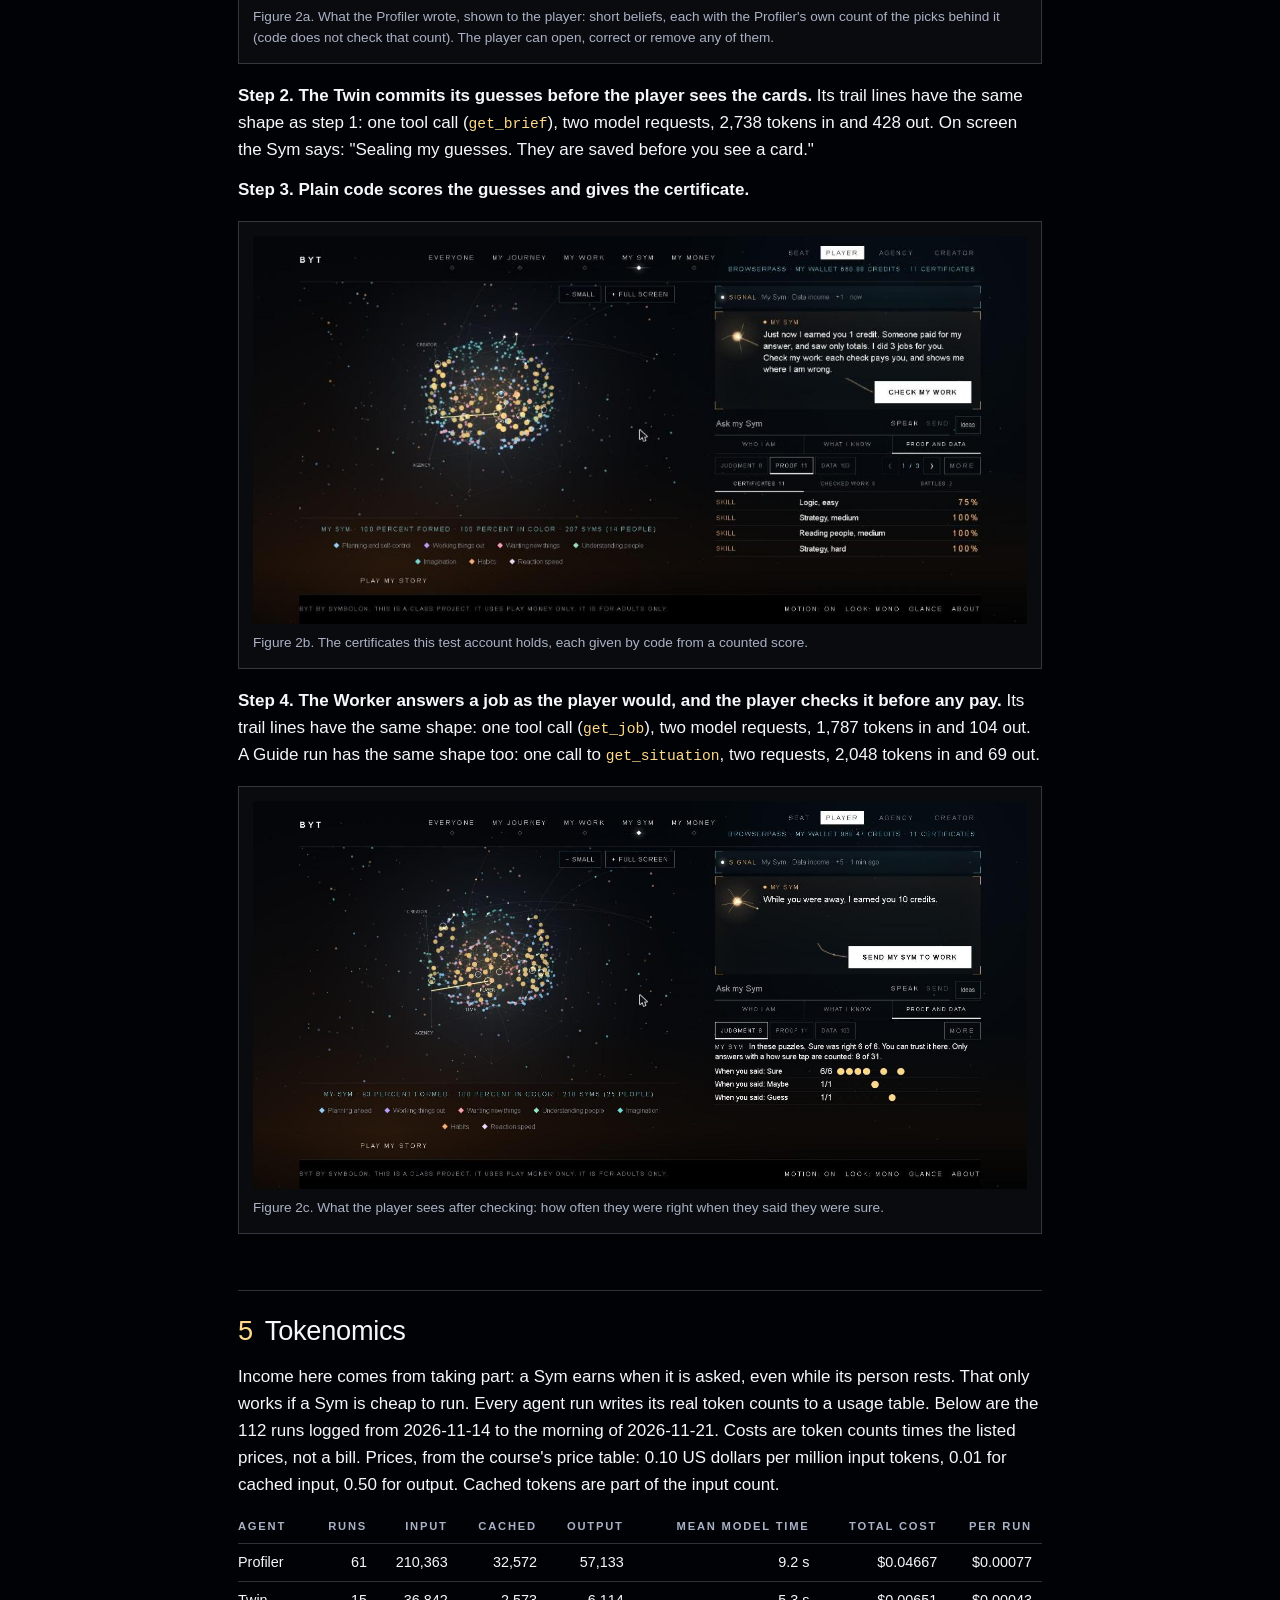
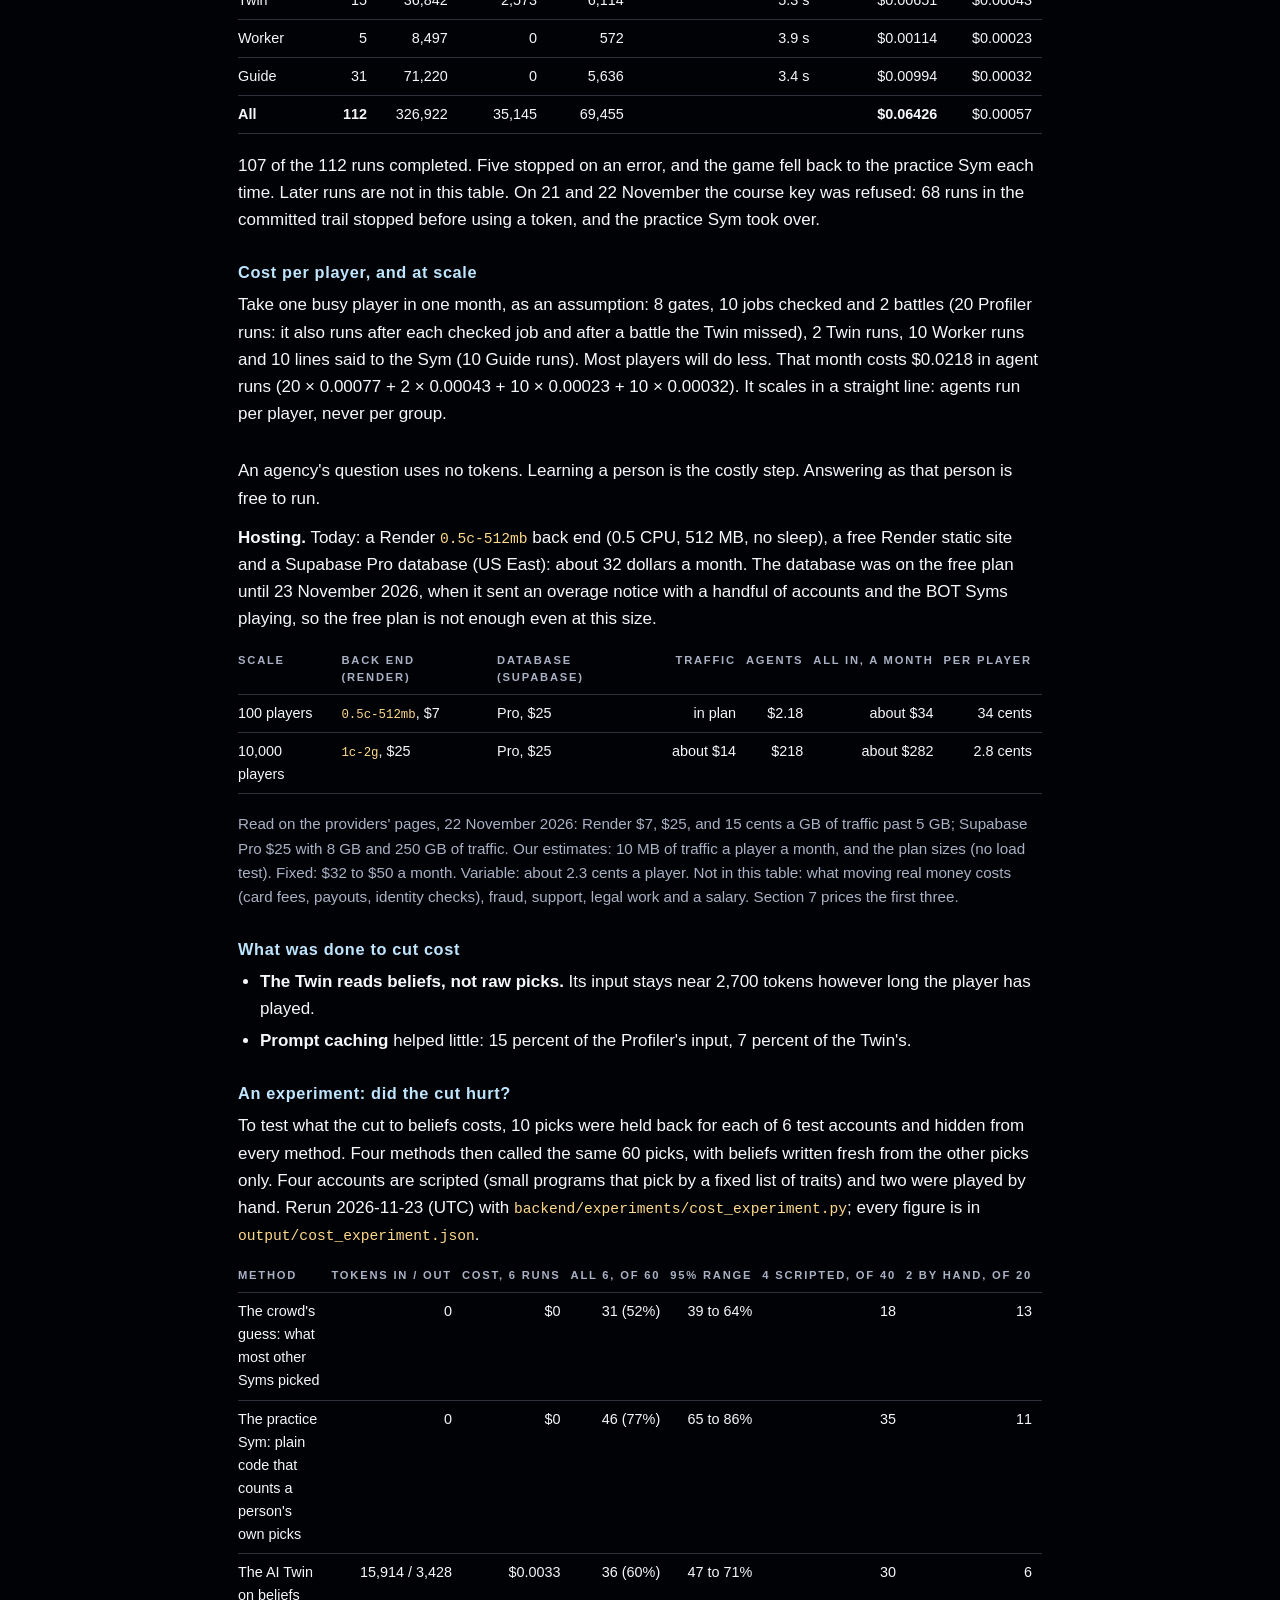
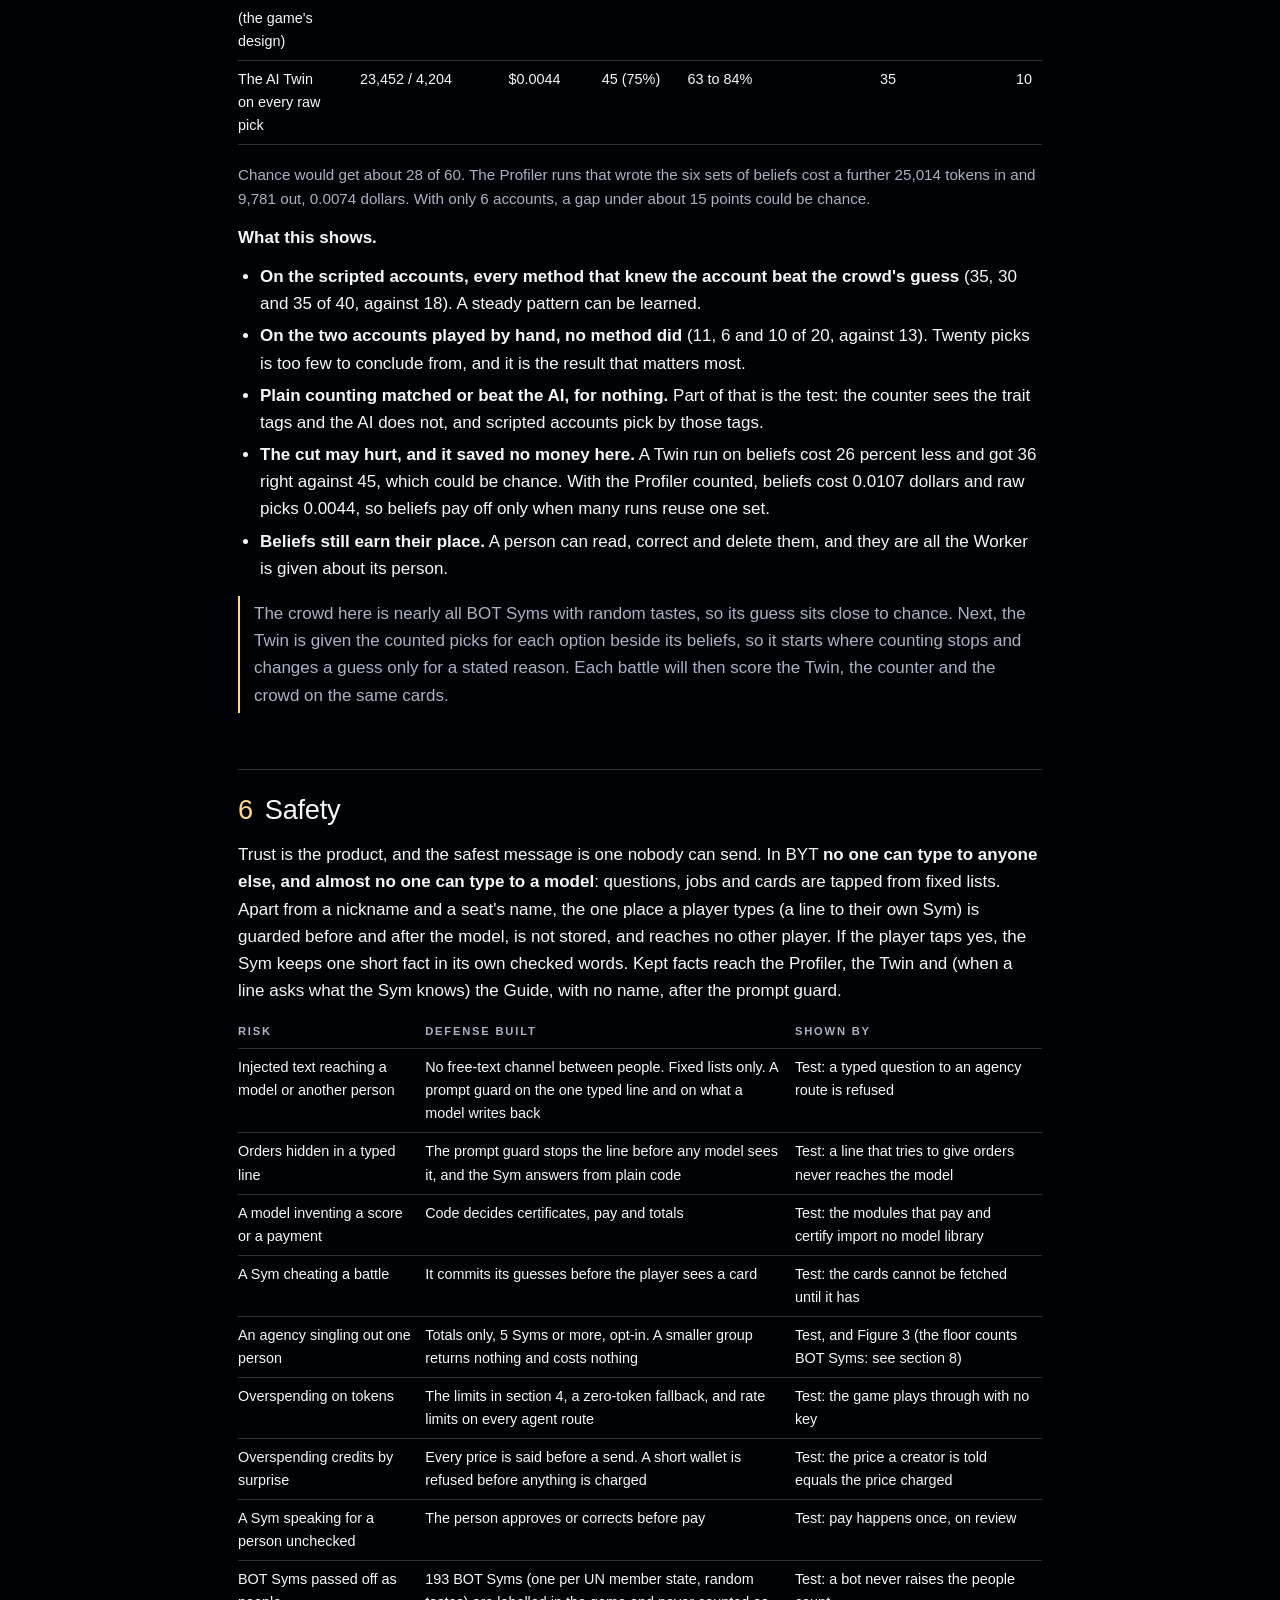
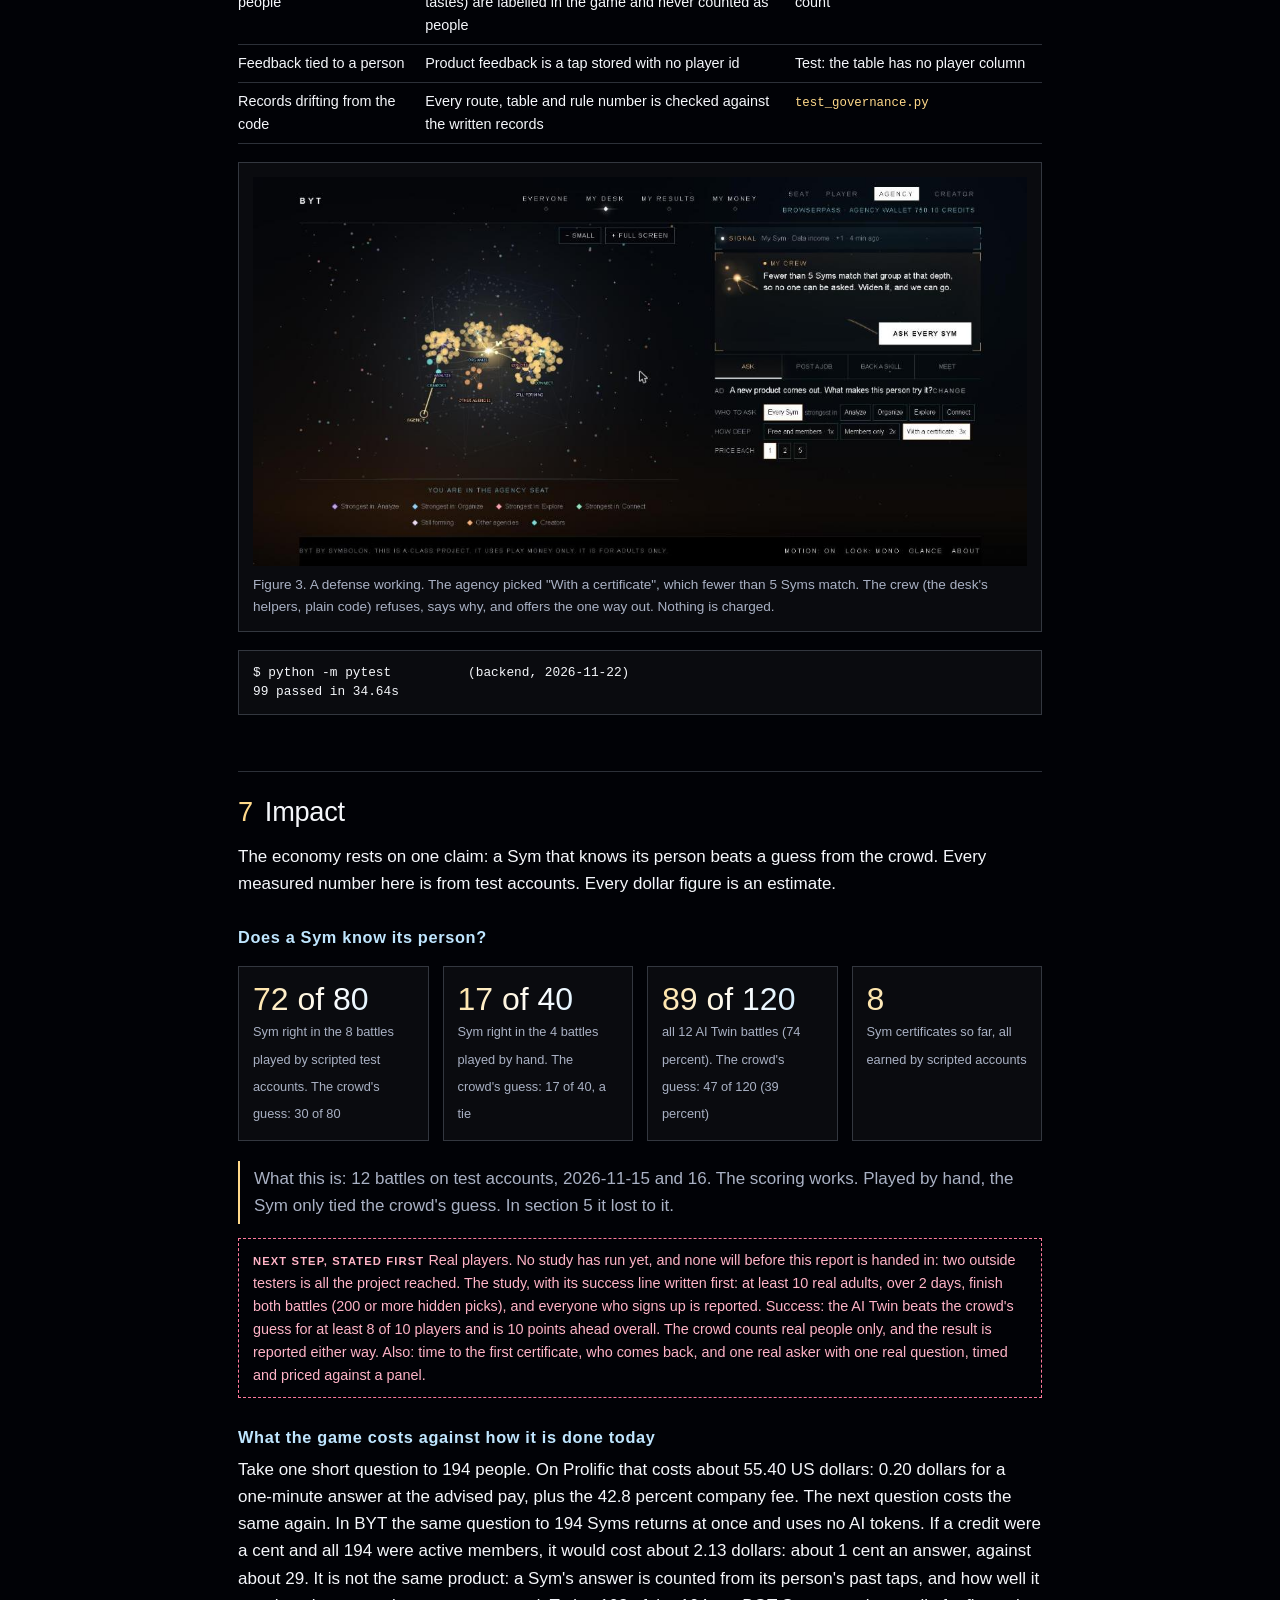
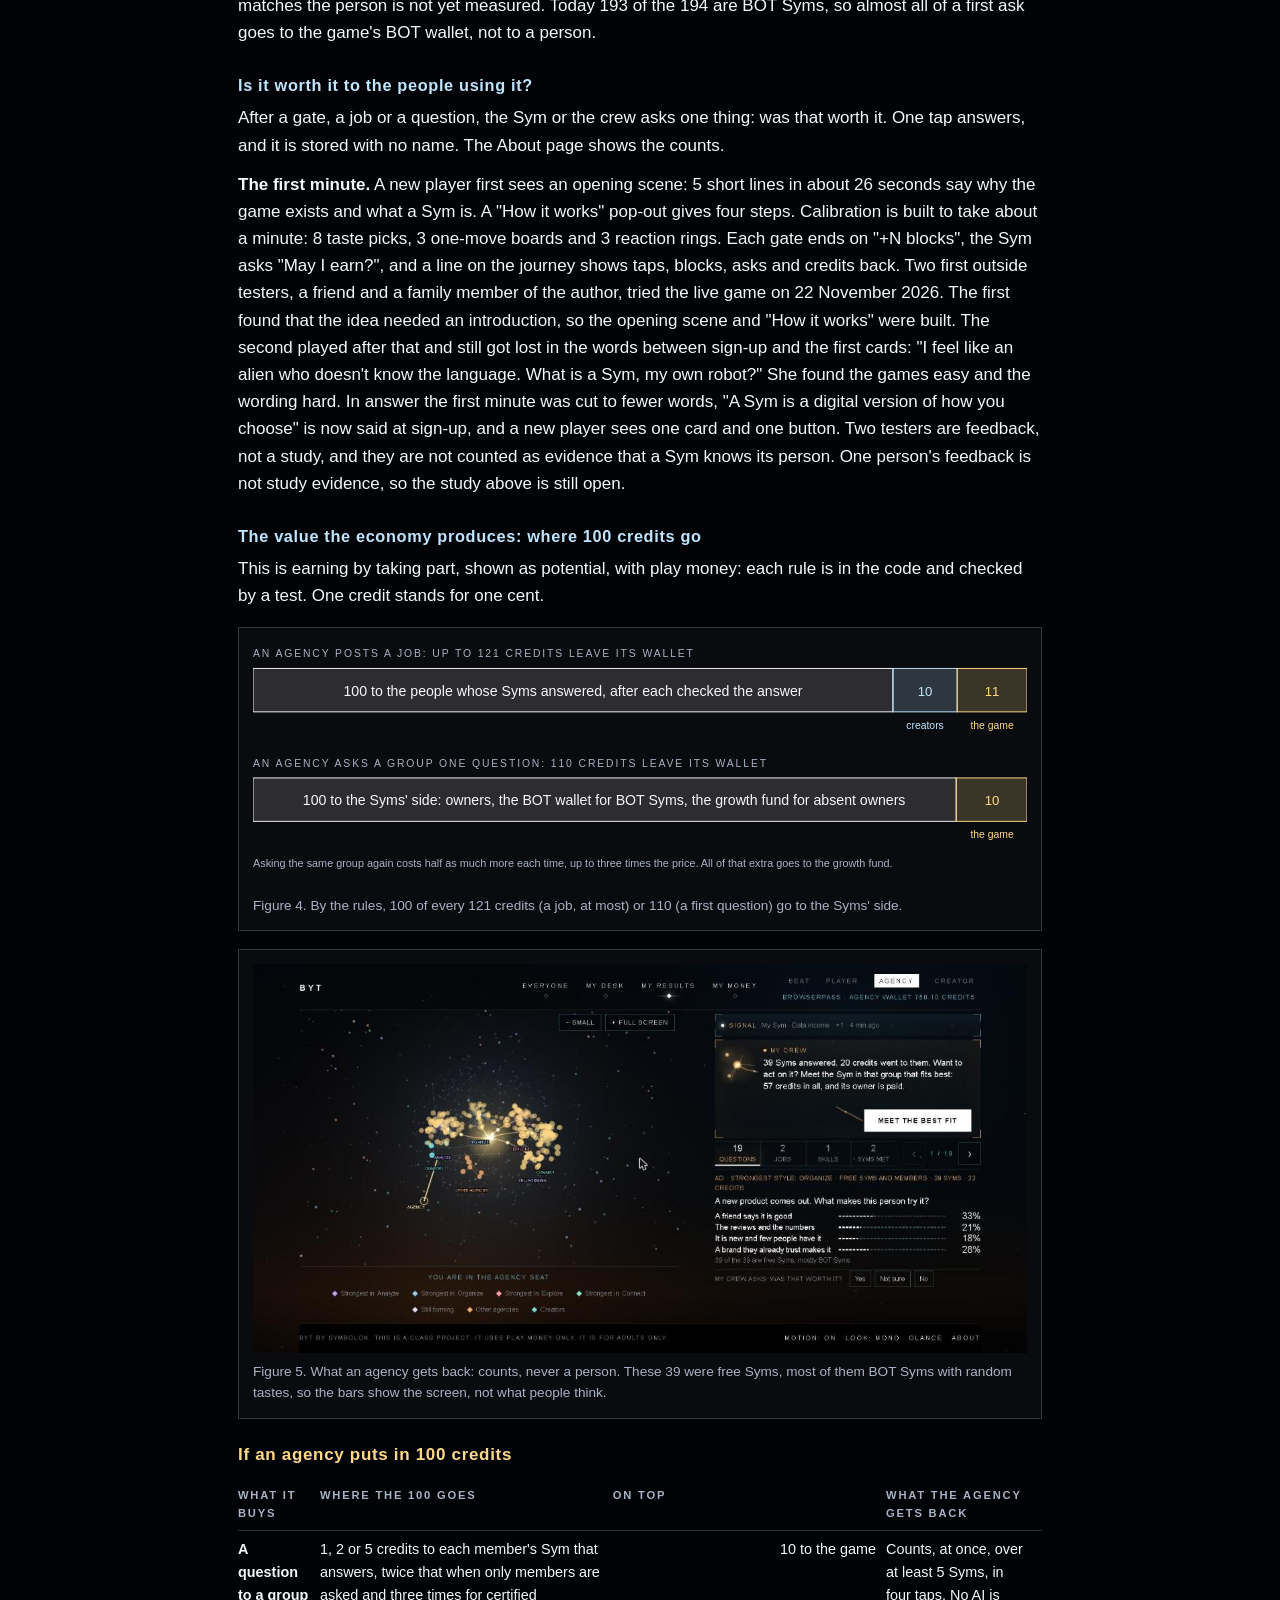
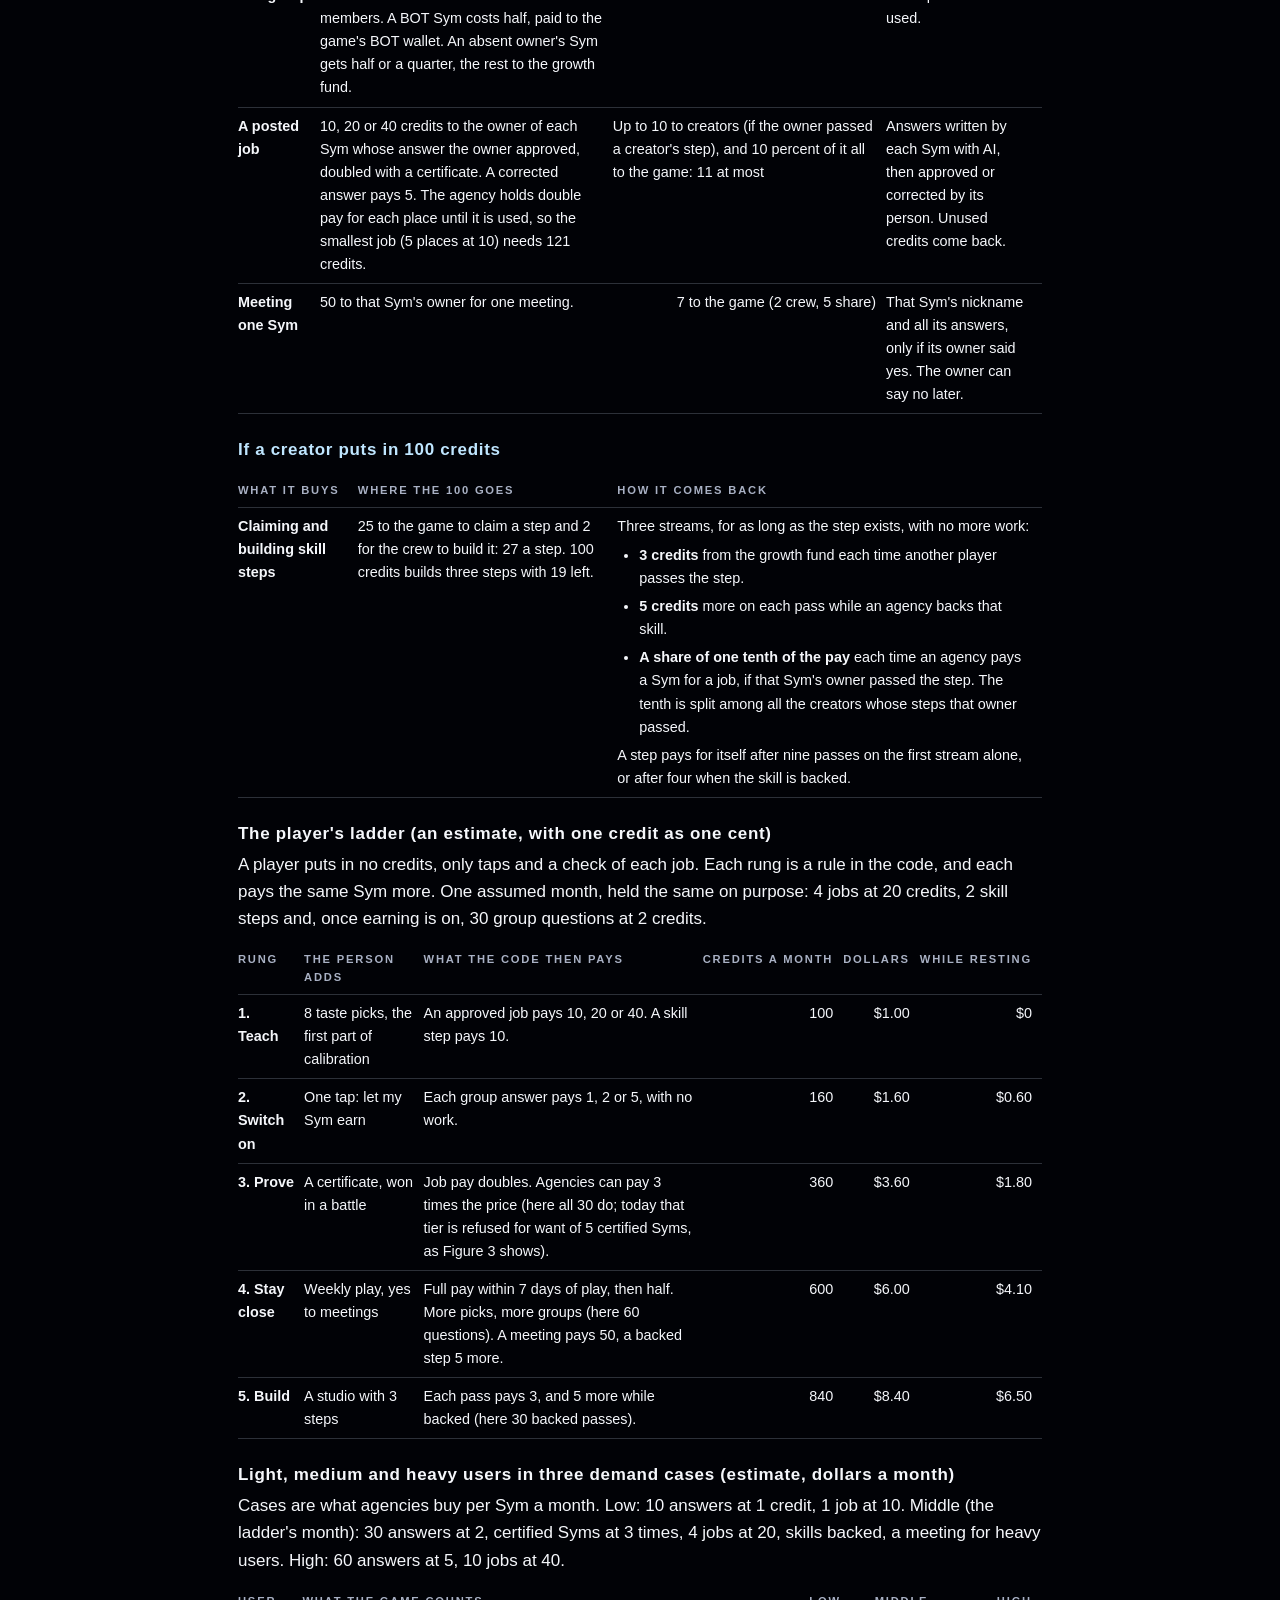
==== commit 44938bbb: "Interlinked: being in step with your Sym is paid - A new money rule in code, with a test: in Think a" ====
--- a/report.html
+++ b/report.html
@@ -82,7 +82,7 @@
   <div><strong>4</strong><span>AI agents, one read-only tool each</span></div>
   <div><strong>$0.0006</strong><span>average cost of one agent run (112 real runs)</span></div>
   <div><strong>4 methods</strong><span>scored on the same 60 hidden picks, losers shown too (test accounts, no real-player study yet)</span></div>
-  <div><strong>98</strong><span>back-end tests, all passing</span></div>
+  <div><strong>99</strong><span>back-end tests, all passing</span></div>
 </div>
 
 <!-- ===================== 2. MOTIVATION ===================== -->
@@ -168,7 +168,7 @@
 </svg>
 <figcaption>Figure 2. How the agents are organized. Blue boxes are models. The gold box is plain code, the only thing that gives a certificate, moves a credit or shows a total.</figcaption>
 </figure>
-<p><strong>The agents work as a loop, not a line.</strong> When the Twin guesses a pick wrong in a battle, code hands the misses to the Profiler, which rewrites the beliefs that failed, and the player sees the before and after lines. When a person corrects a job answer, that correction is the next thing the Profiler reads. The Sym's voice grows the same way: plain code picks how the Guide speaks from the person's own taps (plain while it is new, then in the thinking style its person leans to most), so a model never picks its own voice. Each AI answer shows its real cost on the job and talk screens. A Sym is only worth something if the taps are true, so in a battle a tap too fast to have read the card is held, and the Sym asks for one more tap (at most twice). It changes no score and no pay. The calibration opens with Baseline, a timed call and response: it reads how steady and how even a person's own picks are on their device, a pattern of taps and not a mind. Next: a one-tap rematch on missed cards, and a sync meter across battles.</p>
+<p><strong>The agents work as a loop, not a line.</strong> When the Twin guesses a pick wrong in a battle, code hands the misses to the Profiler, which rewrites the beliefs that failed, and the player sees the before and after lines. When a person corrects a job answer, that correction is the next thing the Profiler reads. The Sym's voice grows the same way: plain code picks how the Guide speaks from the person's own taps (plain while it is new, then in the thinking style its person leans to most), so a model never picks its own voice. Each AI answer shows its real cost on the job and talk screens. A Sym is only worth something if the taps are true, so in a battle a tap too fast to have read the card is held, and the Sym asks for one more tap (at most twice). It changes no score and no pay. The calibration opens with Baseline, a timed call and response: it reads how steady and how even a person's own picks are on their device, a pattern of taps and not a mind. Four duels against one's own Sym (plain code, no AI) keep the play going, and one of them pays for being in step: in Think alike, a person and their Sym who match 2 of the day's first 3 rounds get 2 credits from the growth fund, once a day. A person can earn it by being predictable on purpose, which is why it is small and capped. Next: a one-tap rematch on missed cards.</p>
 
 <h3>Model, and why</h3>
 <p>All four agents use <code>gpt-6-luna</code> on the Responses API, with a Portkey key or an OpenAI key, under the same limits and checks. It is cheap enough to run every time a player finishes a gate (prices are in section 5). Each run is capped at 4 model requests and 3 tool calls. A daily token budget stops spending, and a practice Sym that uses no AI takes over when there is no key or no budget.</p>
@@ -285,7 +285,7 @@
   <figcaption>Figure 3. A defense working. The agency picked "With a certificate", which fewer than 5 Syms match. The crew (the desk's helpers, plain code) refuses, says why, and offers the one way out. Nothing is charged.</figcaption>
 </figure>
 <pre>$ python -m pytest          (backend, 2026-11-22)
-98 passed in 27.13s</pre>
+99 passed in 34.64s</pre>
 
 <!-- ===================== 7. IMPACT ===================== -->
 <h2><span>7</span>Impact</h2>
@@ -408,7 +408,7 @@
 <p>Only the first phase has results. Nothing in the last two rows is built.</p>
 <table>
   <tr><th>Phase</th><th>What a person can do</th><th>What is measured</th><th>The market, and the money milestone</th></tr>
-  <tr><td><strong>Built now: Beat your Sym</strong></td><td>Teach a Sym with taps across 15 gates and 156 cards, battle it, and earn a certificate from code. Open an agency and ask a group. Open a studio and build a step. Download or delete everything.</td><td>A Sym's share right on hidden picks, against the crowd's guess (test accounts so far). The cost of each agent run. 98 tests.</td><td>A class and its friends. Play credits only, every move recorded. No outside money.</td></tr>
+  <tr><td><strong>Built now: Beat your Sym</strong></td><td>Teach a Sym with taps across 15 gates and 156 cards, battle it, and earn a certificate from code. Open an agency and ask a group. Open a studio and build a step. Download or delete everything.</td><td>A Sym's share right on hidden picks, against the crowd's guess (test accounts so far). The cost of each agent run. 99 tests.</td><td>A class and its friends. Play credits only, every move recorded. No outside money.</td></tr>
   <tr><td><strong>Near term: Benefit from your Sym</strong></td><td>Real players join, family and the class first. One real asker brings a real question. An agency's price drops as it builds its own panel (today a repeat ask of one group costs more), and it pays only for Syms that know. Each week is a season: one question is put forward to every agency and the reaction rings keep a weekly best (both built), and next a fresh battle deck and a new question each week. The Sym guesses every card before the tap. The certificate bar rises, and anyone can check a certificate.</td><td>The study in section 7. Credits earned in a week with no taps. Every row carries its version and its owner's yes.</td><td>Campus recruiters and small hiring teams, then buyers of paid panels. One paid invoice from one real agency, BOT answers left out. Then the proposed fees, the first connector, and the first cash-out above 500 credits through a licensed partner.</td></tr>
   <tr><td><strong>Vision: Be everywhere</strong></td><td>A Sym does more kinds of work, checked by its person. An AI agent runs an agency or a studio while its owner is away, up to a spending limit the owner set (today a player's Sym can already take a set number of jobs a day by itself, and the BOT seats are run by plain code). Creators build new games: two-player duels and better ways to collect a person's inputs are a creator's product and source of pay (the game built the first two duels, rock, paper, scissors and Hide the light). Linked Syms: two people who accept one another as trusted may let their Syms talk, to get ideas, pick a gift, or ask what the other would choose. A player may pay for this. Both people say yes first, either can end it, a Sym shares only what its person allowed, and the other person is paid when their Sym is asked. An idea only, Syms of the past: a person decides in advance whether their Sym may be kept and who may speak with it, and nothing is kept without that yes.</td><td>How much Syms differ. How often a living person breaks from the crowd's guess. How evenly pay spreads. No numbers yet.</td><td>Any organization, and any AI system, that needs to know what real people would choose, asked from inside its own tools. In time every seat can earn and every seat can pay, players included. Goal: the Rule of 40 (growth plus margin of 40 or more), first by growth, later by profit.</td></tr>
 </table>
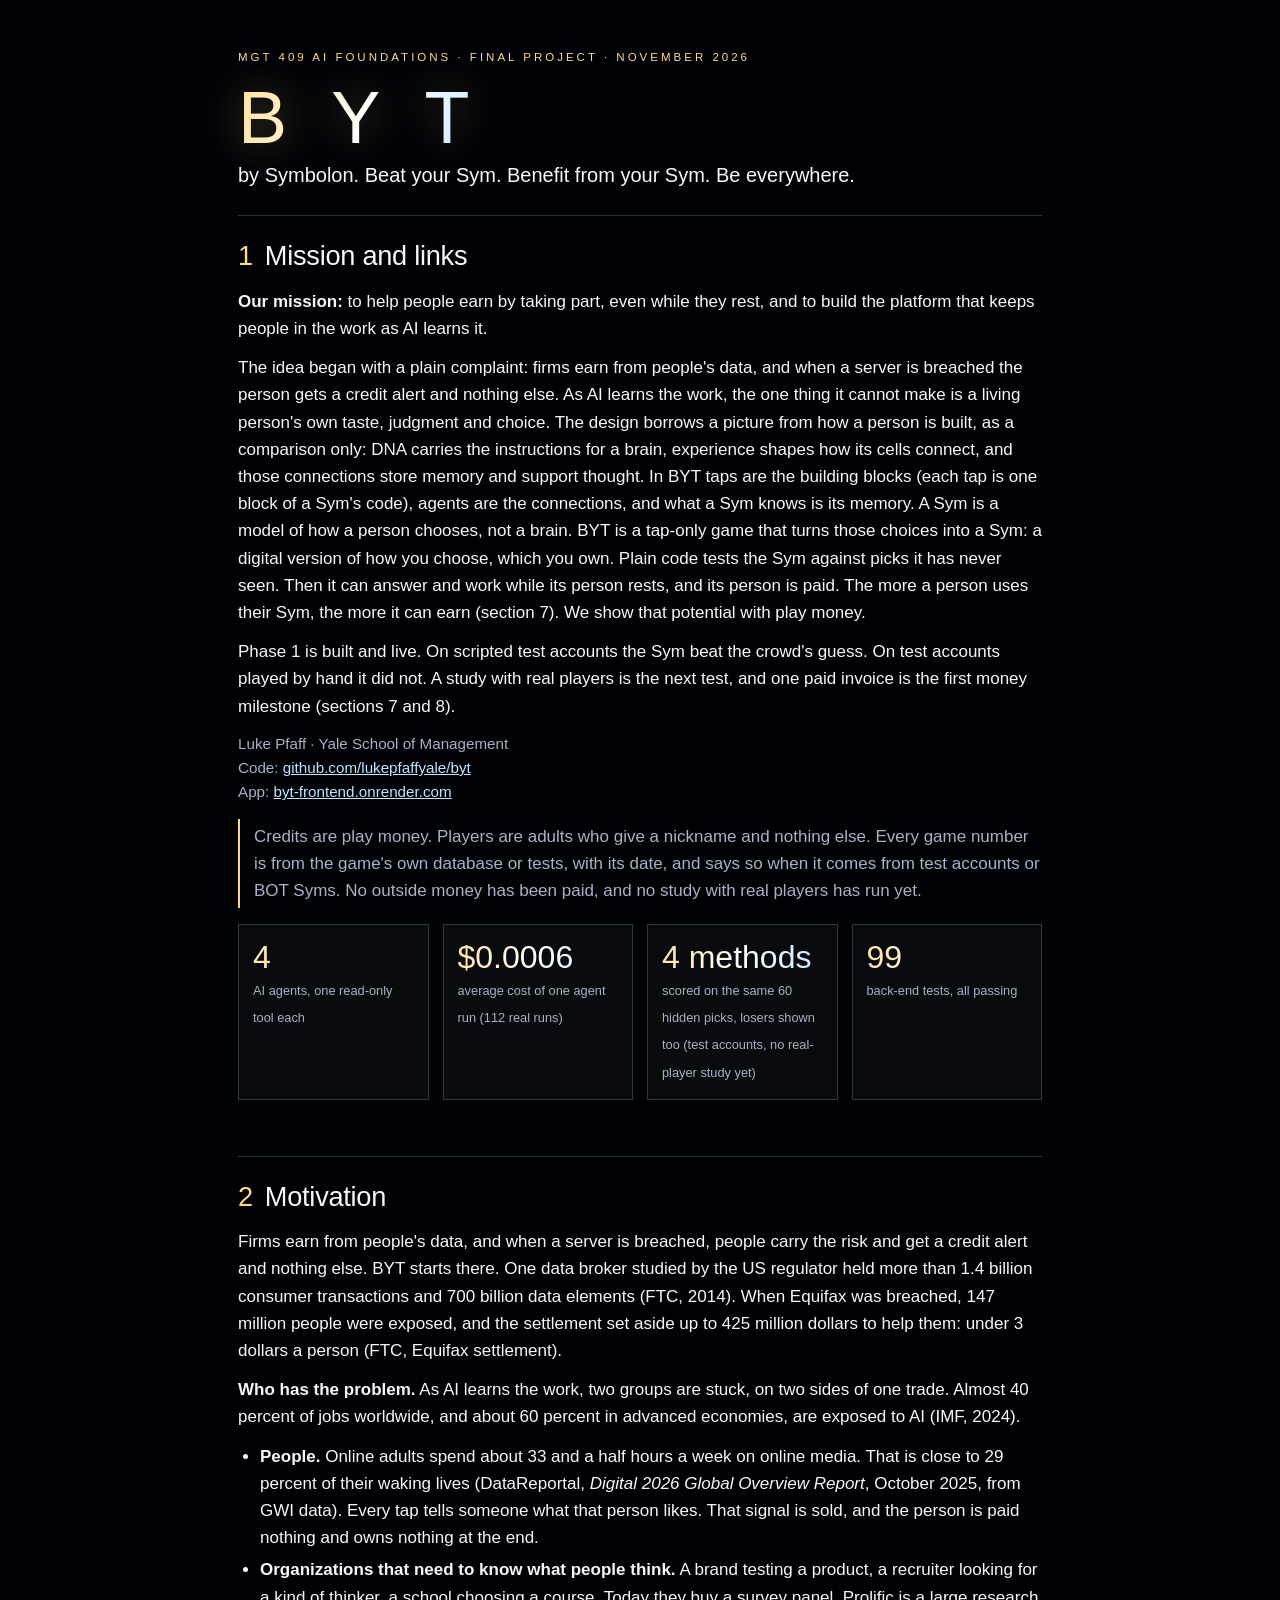
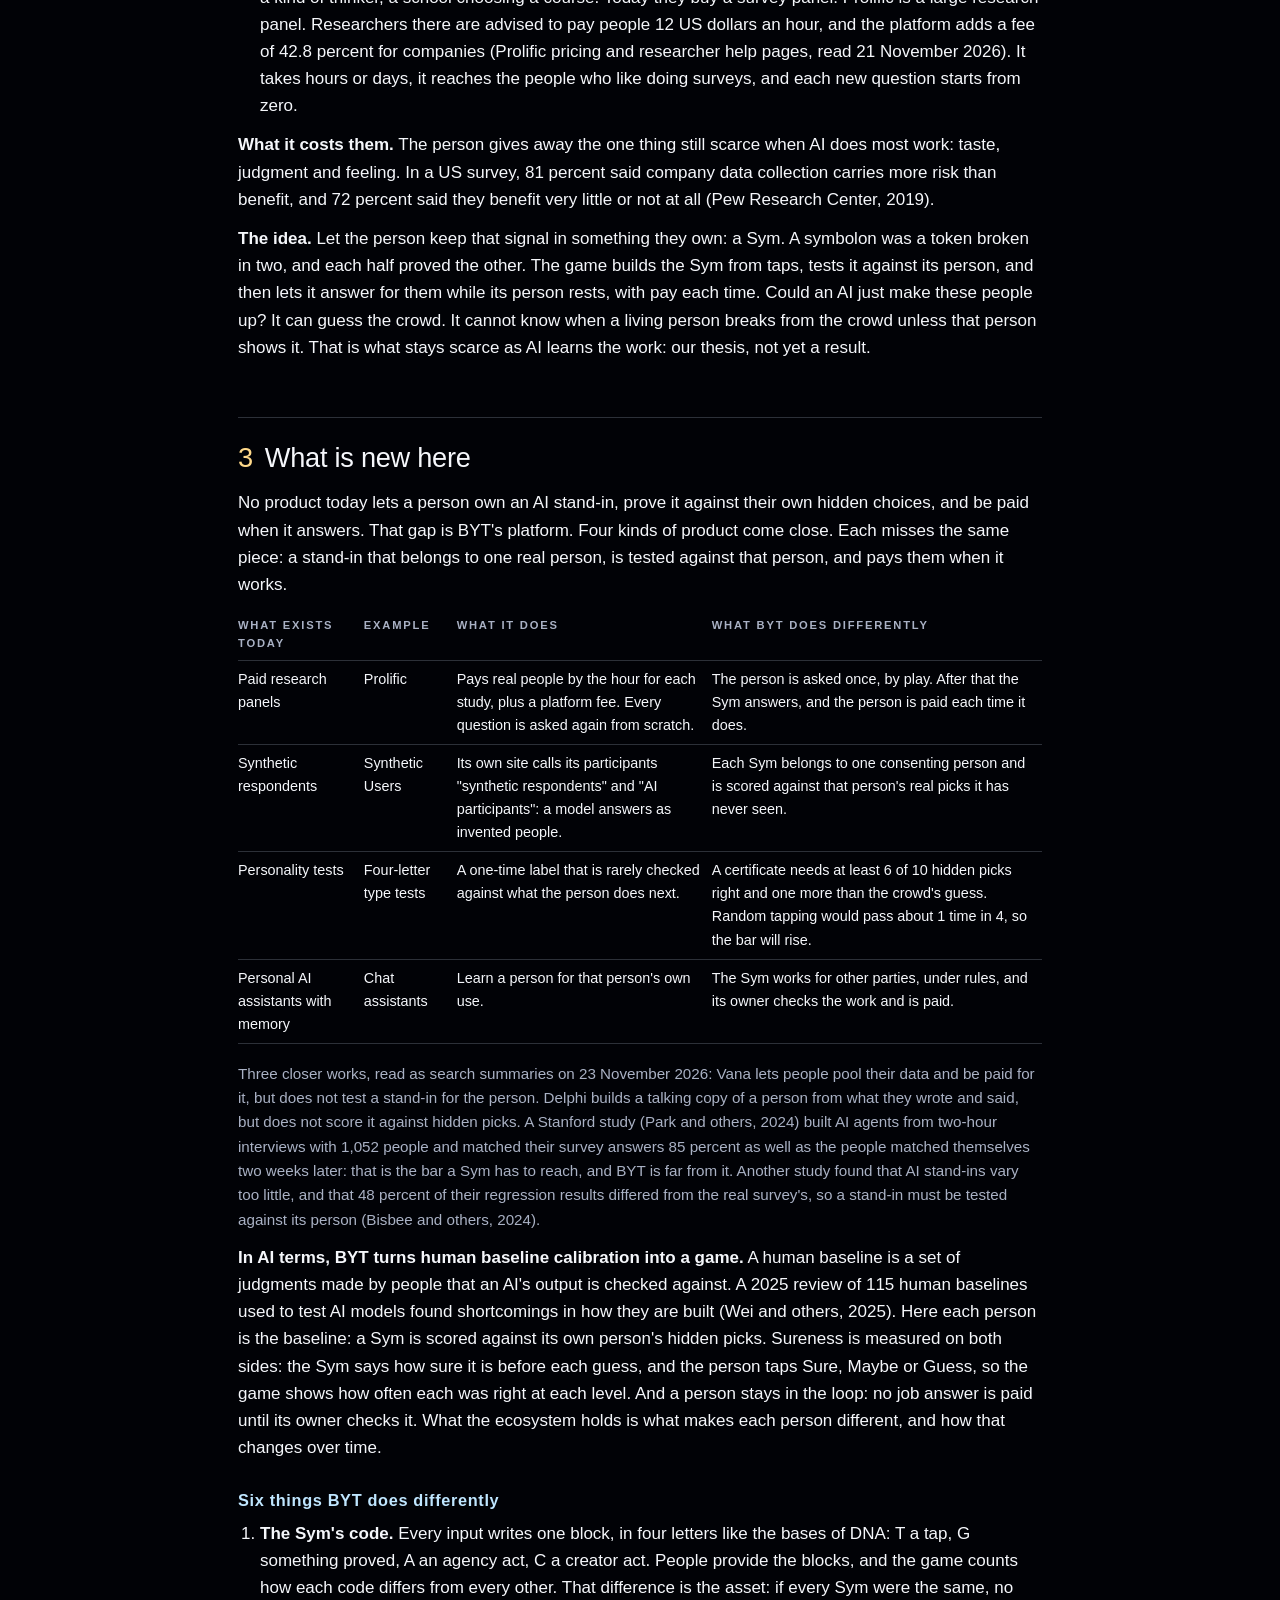
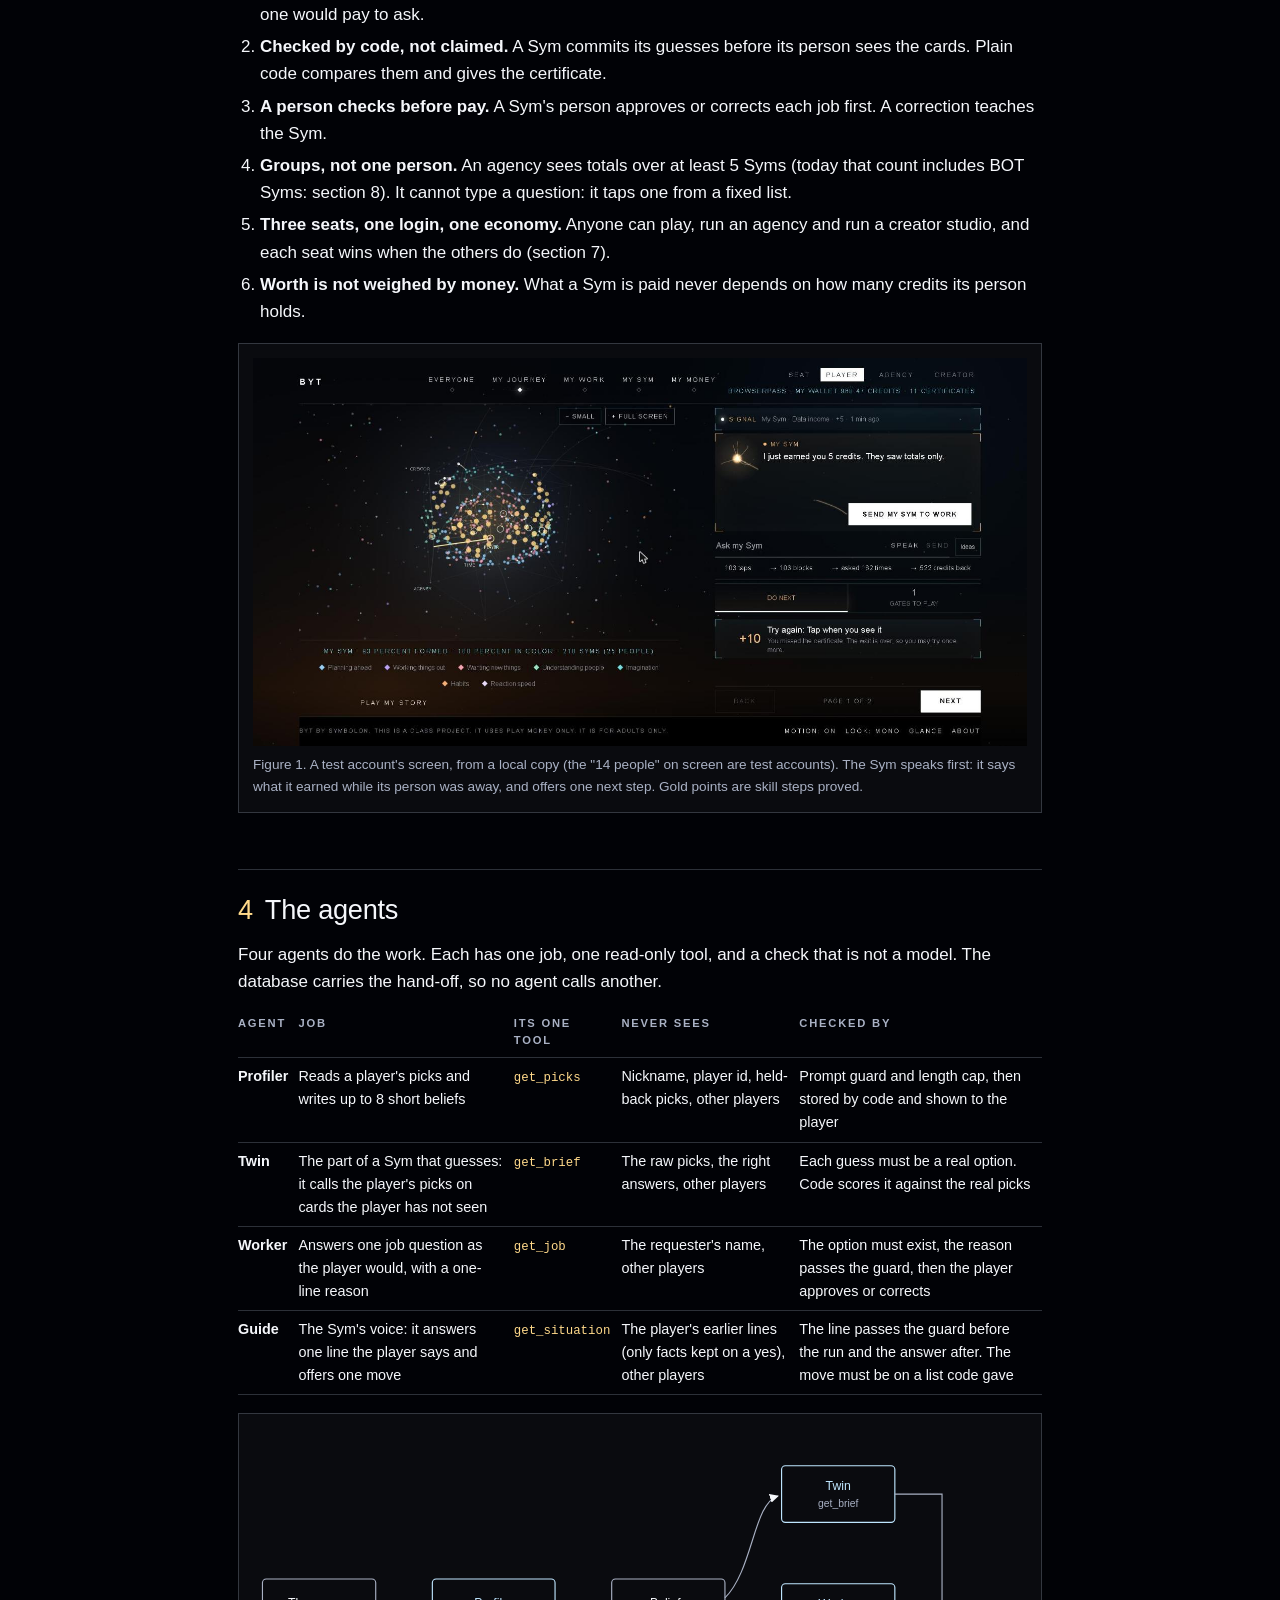
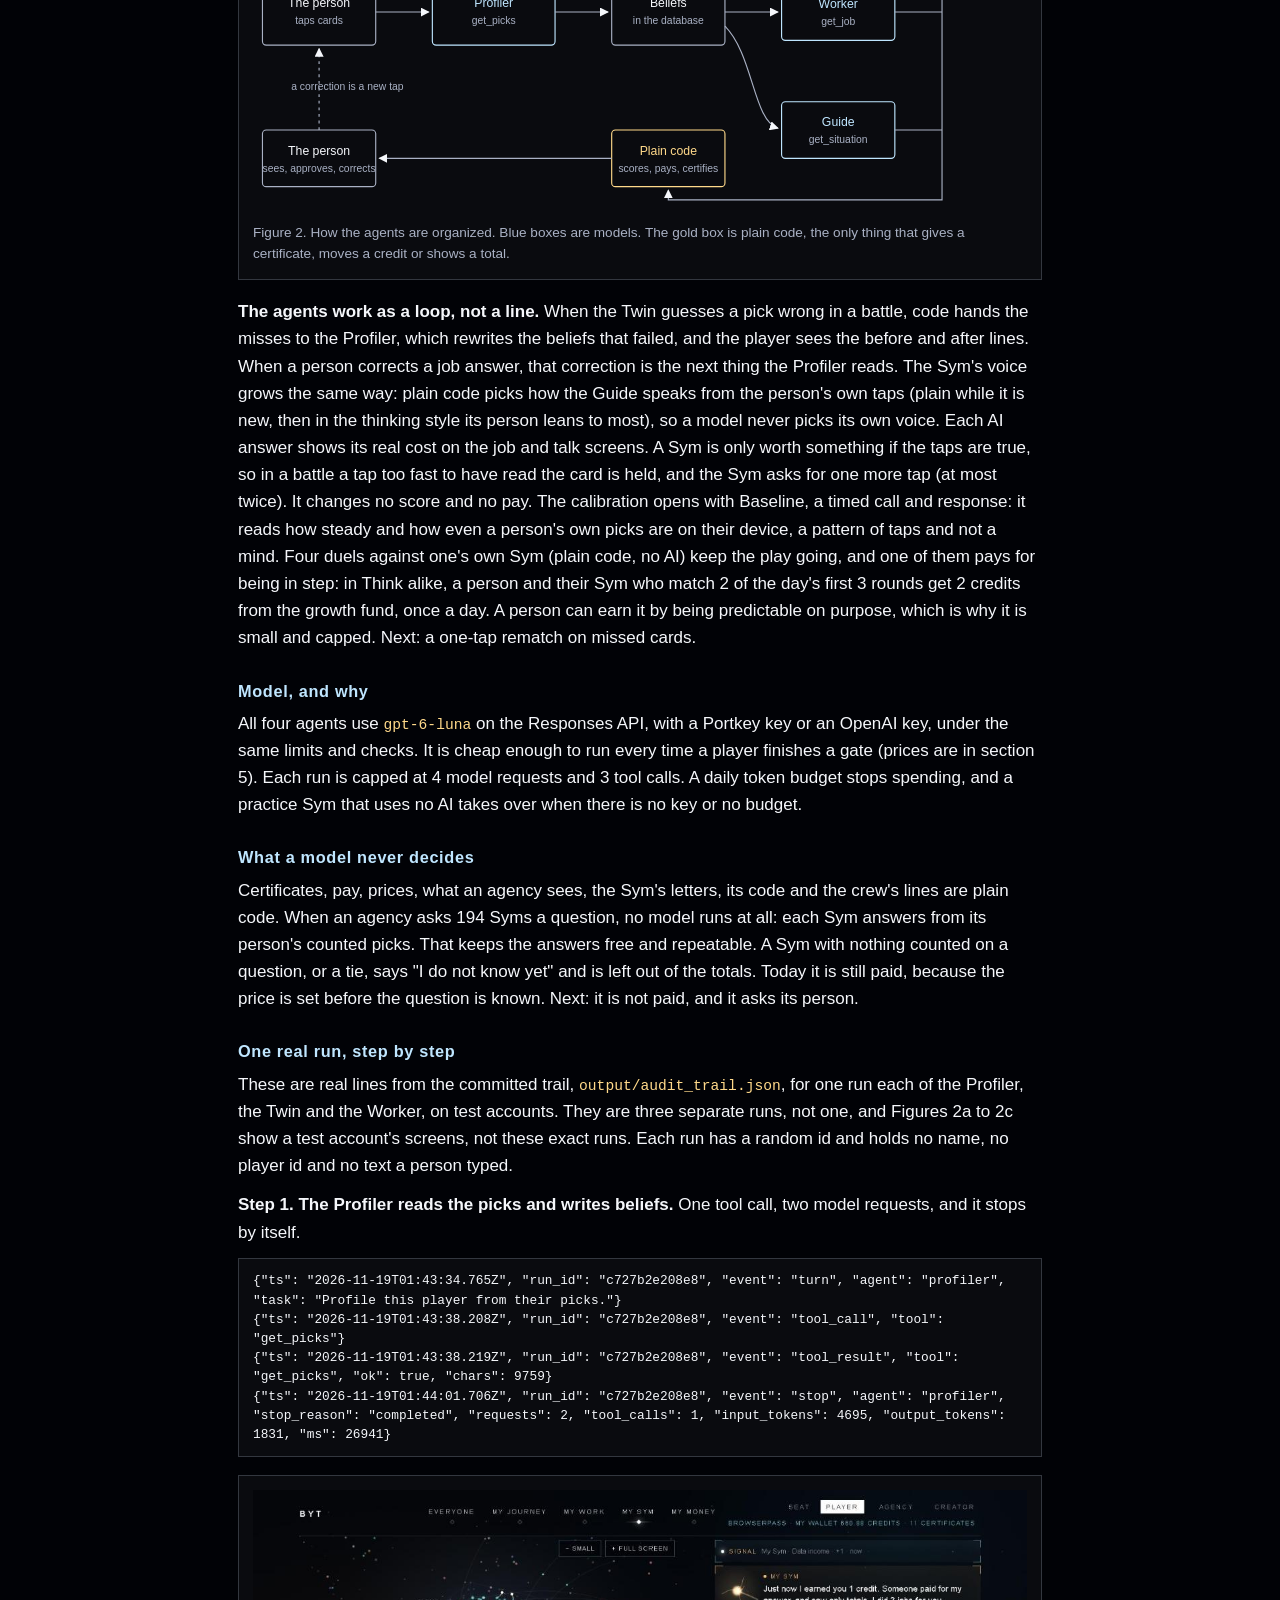
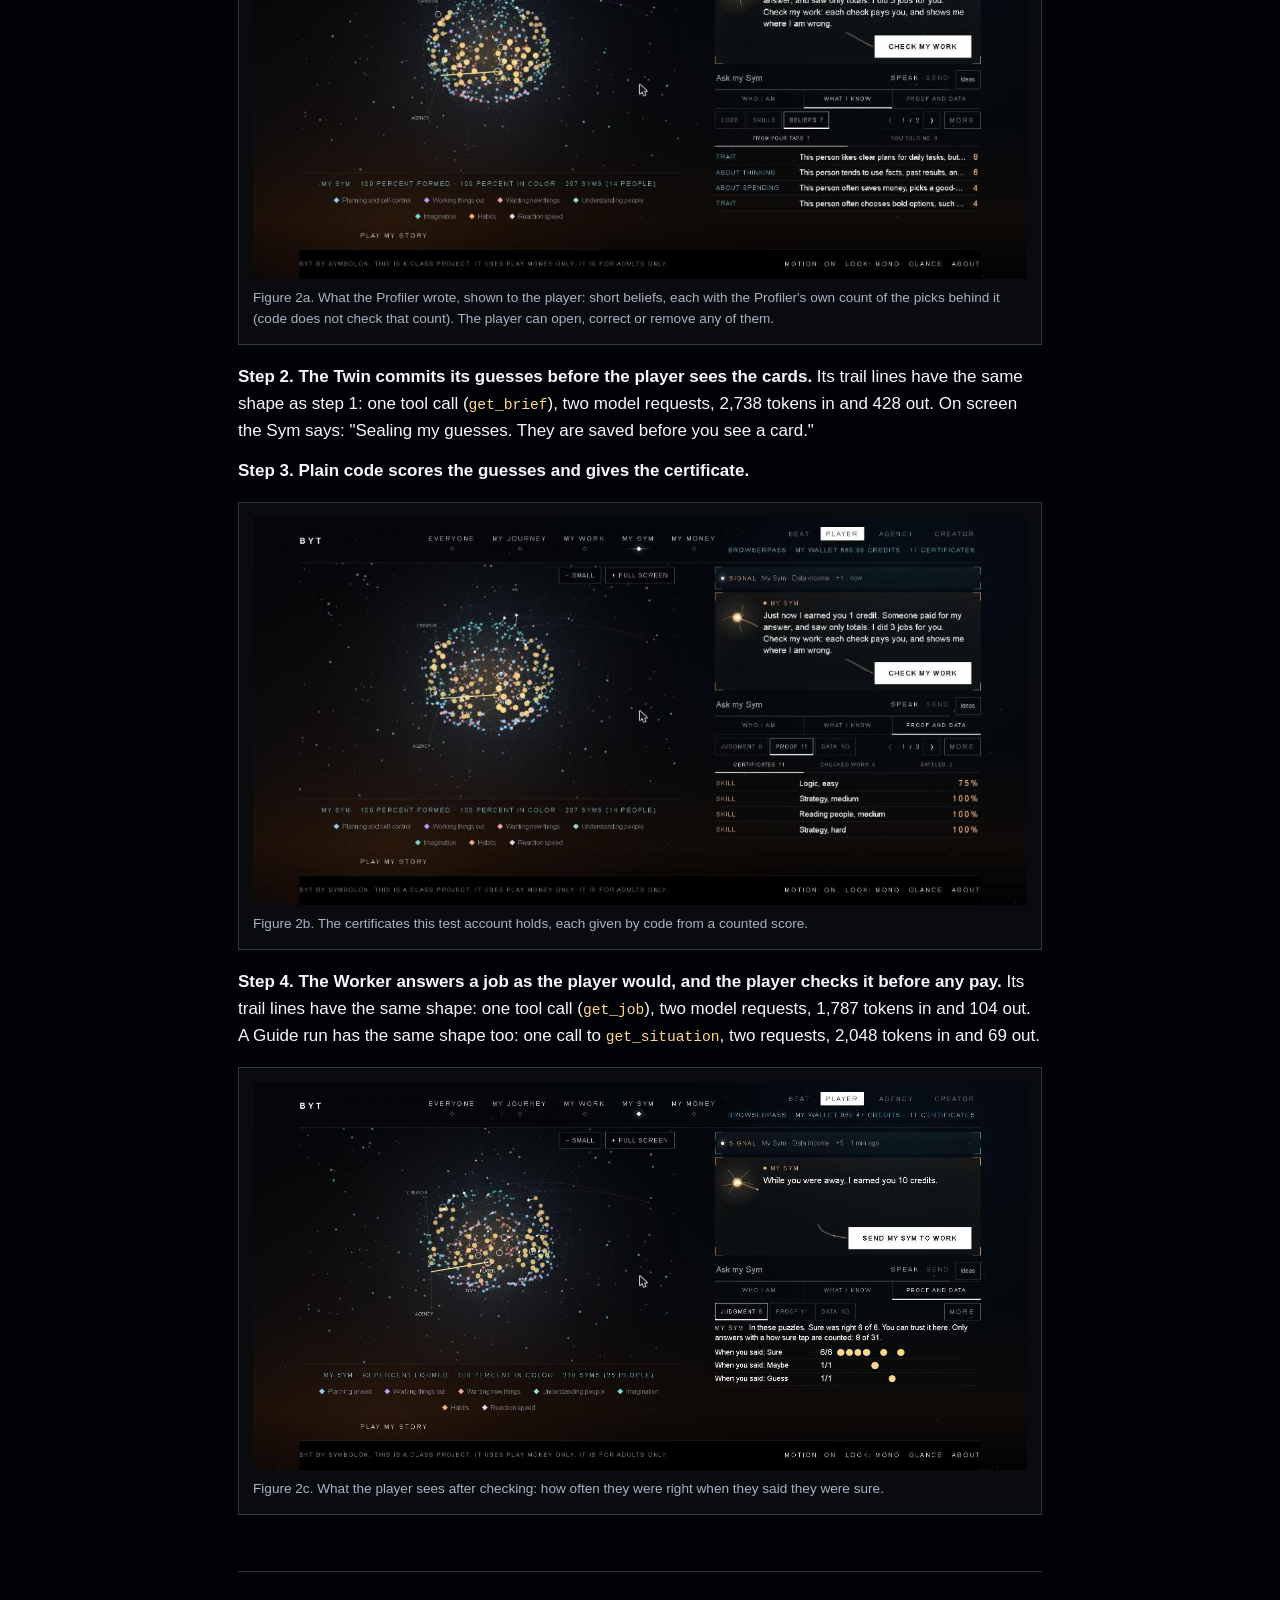
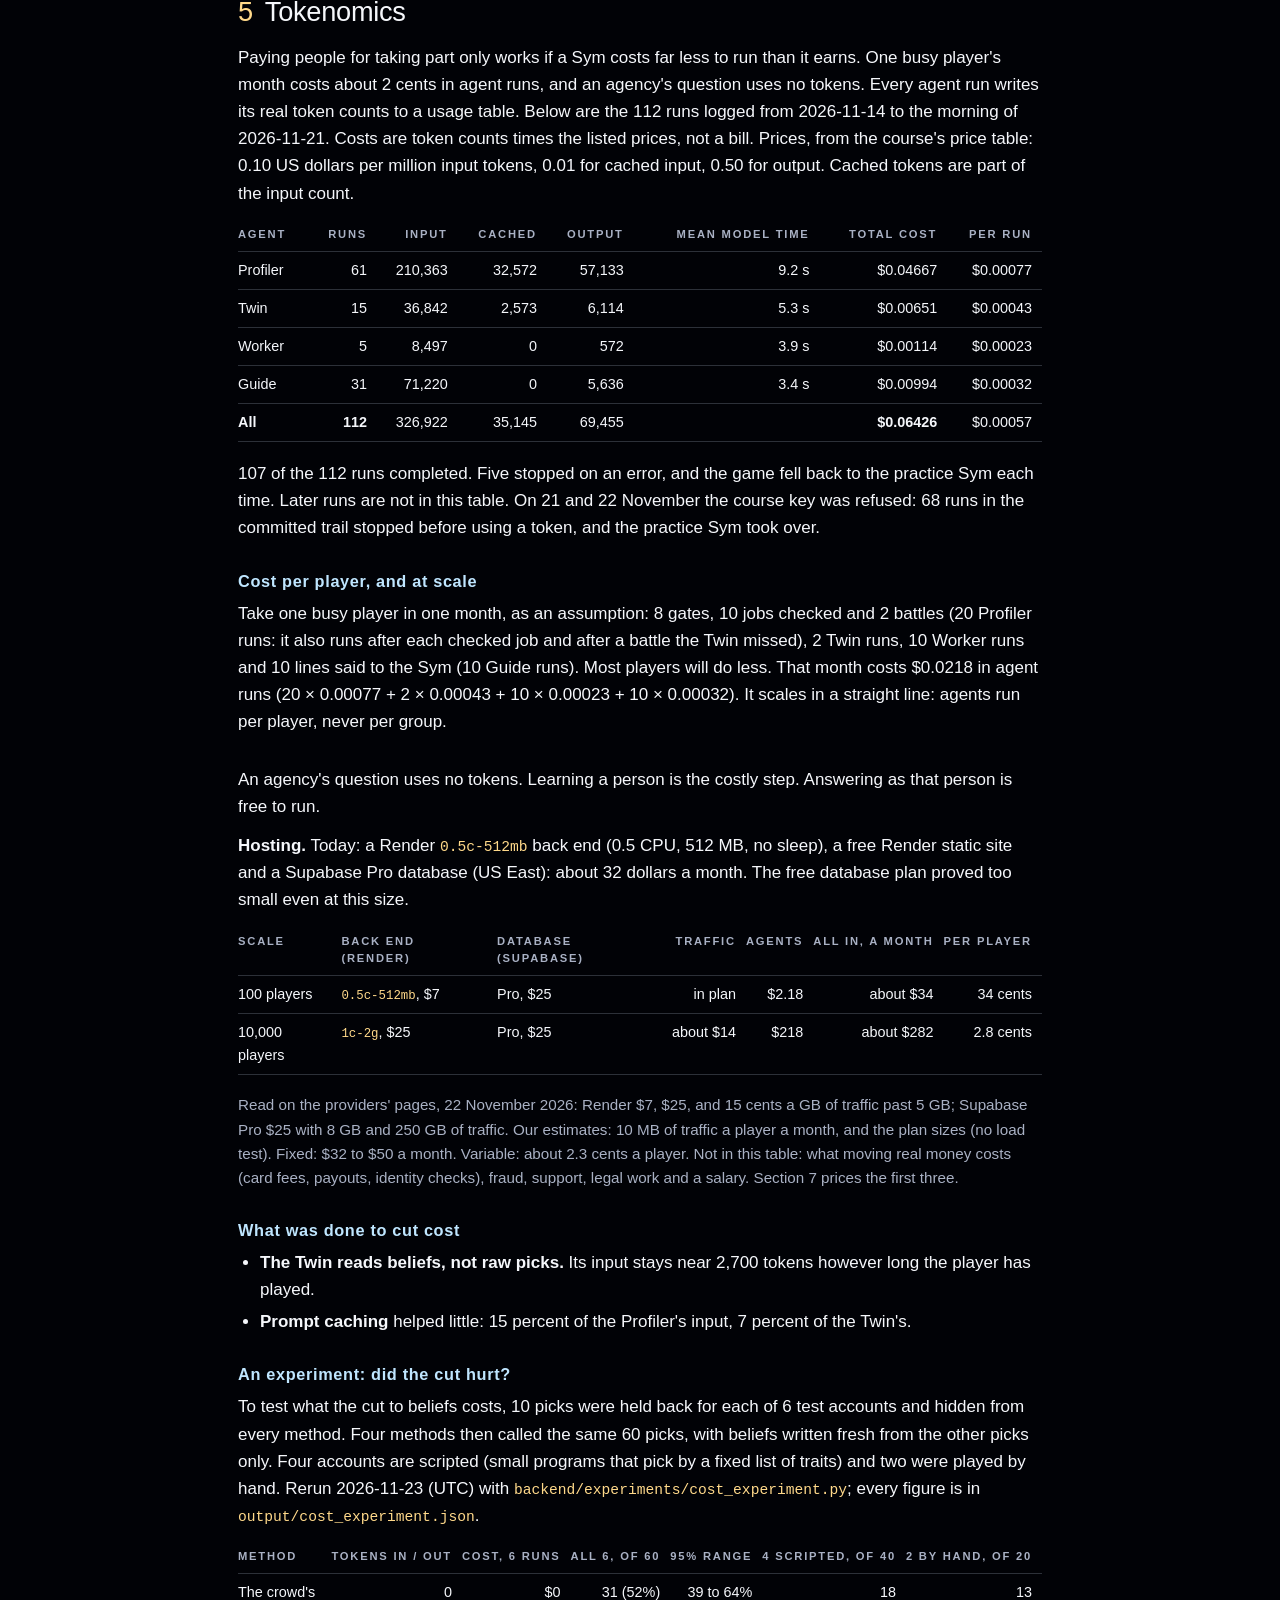
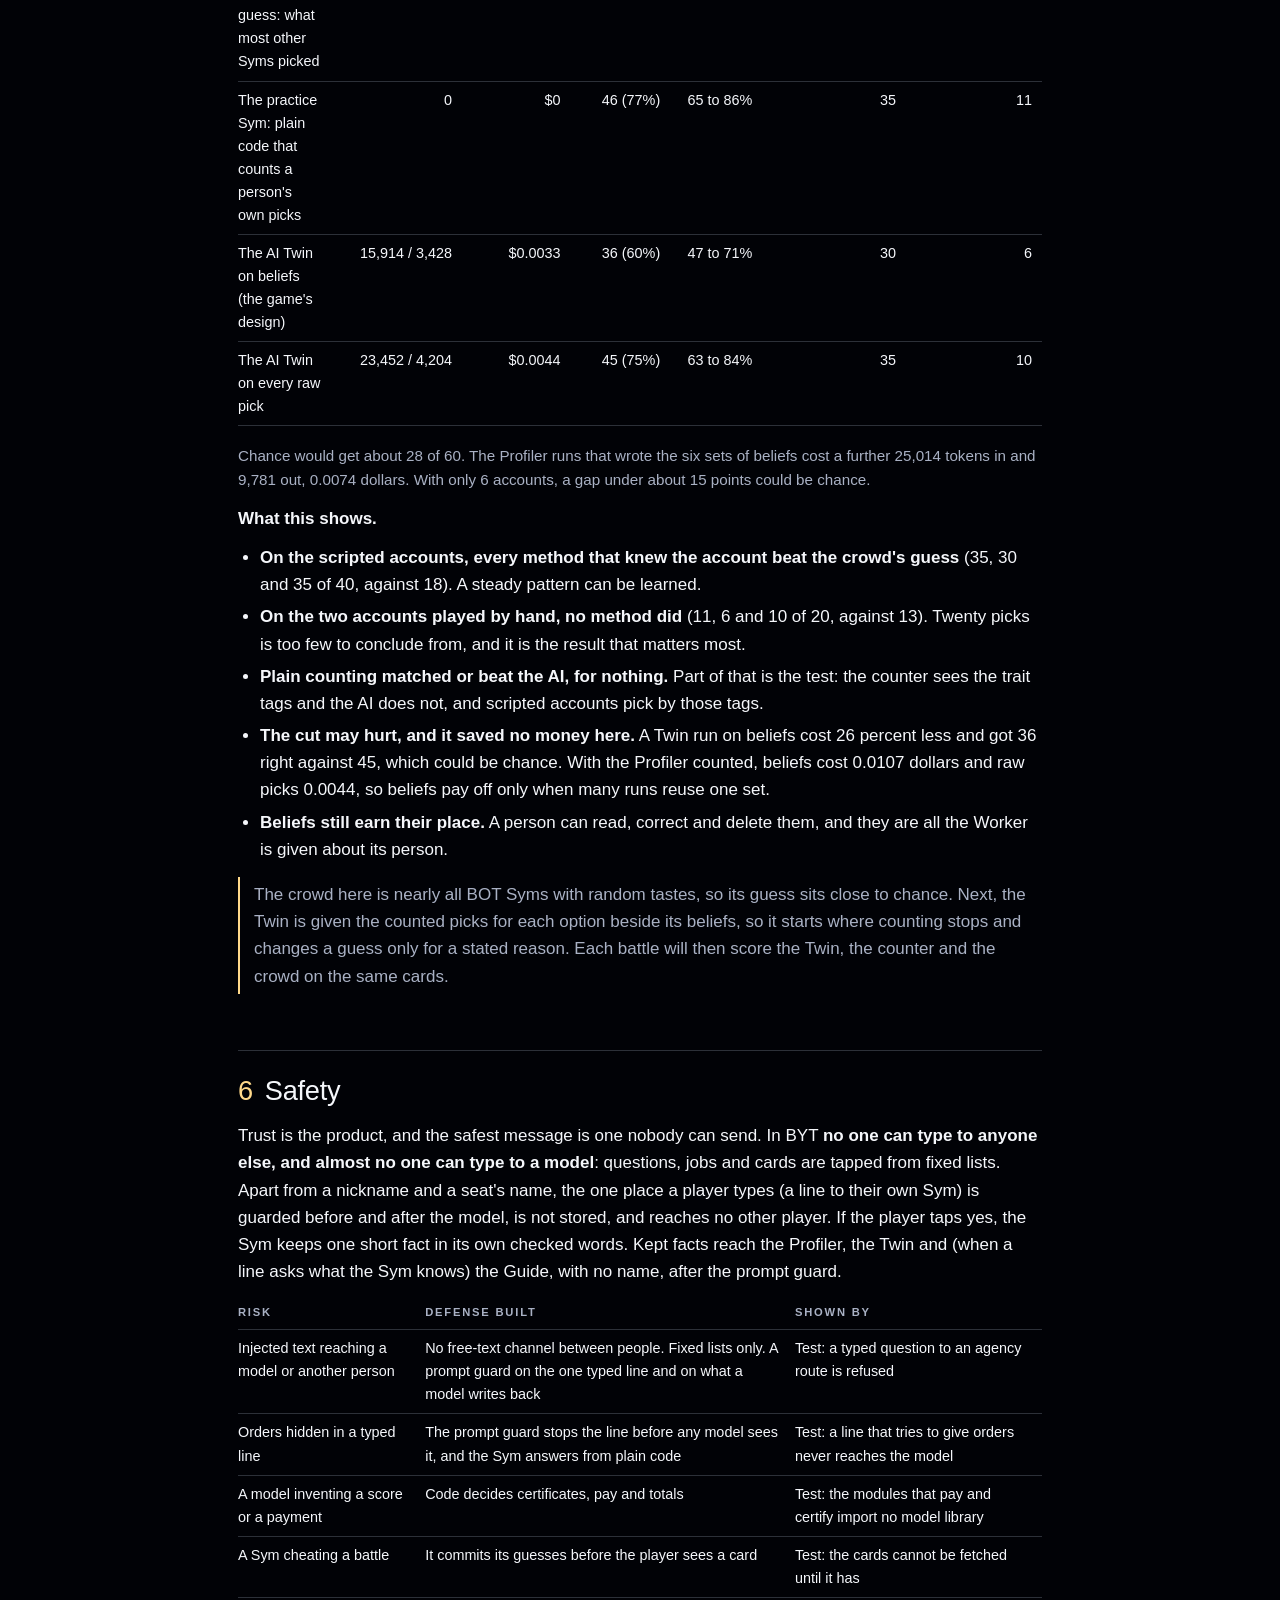
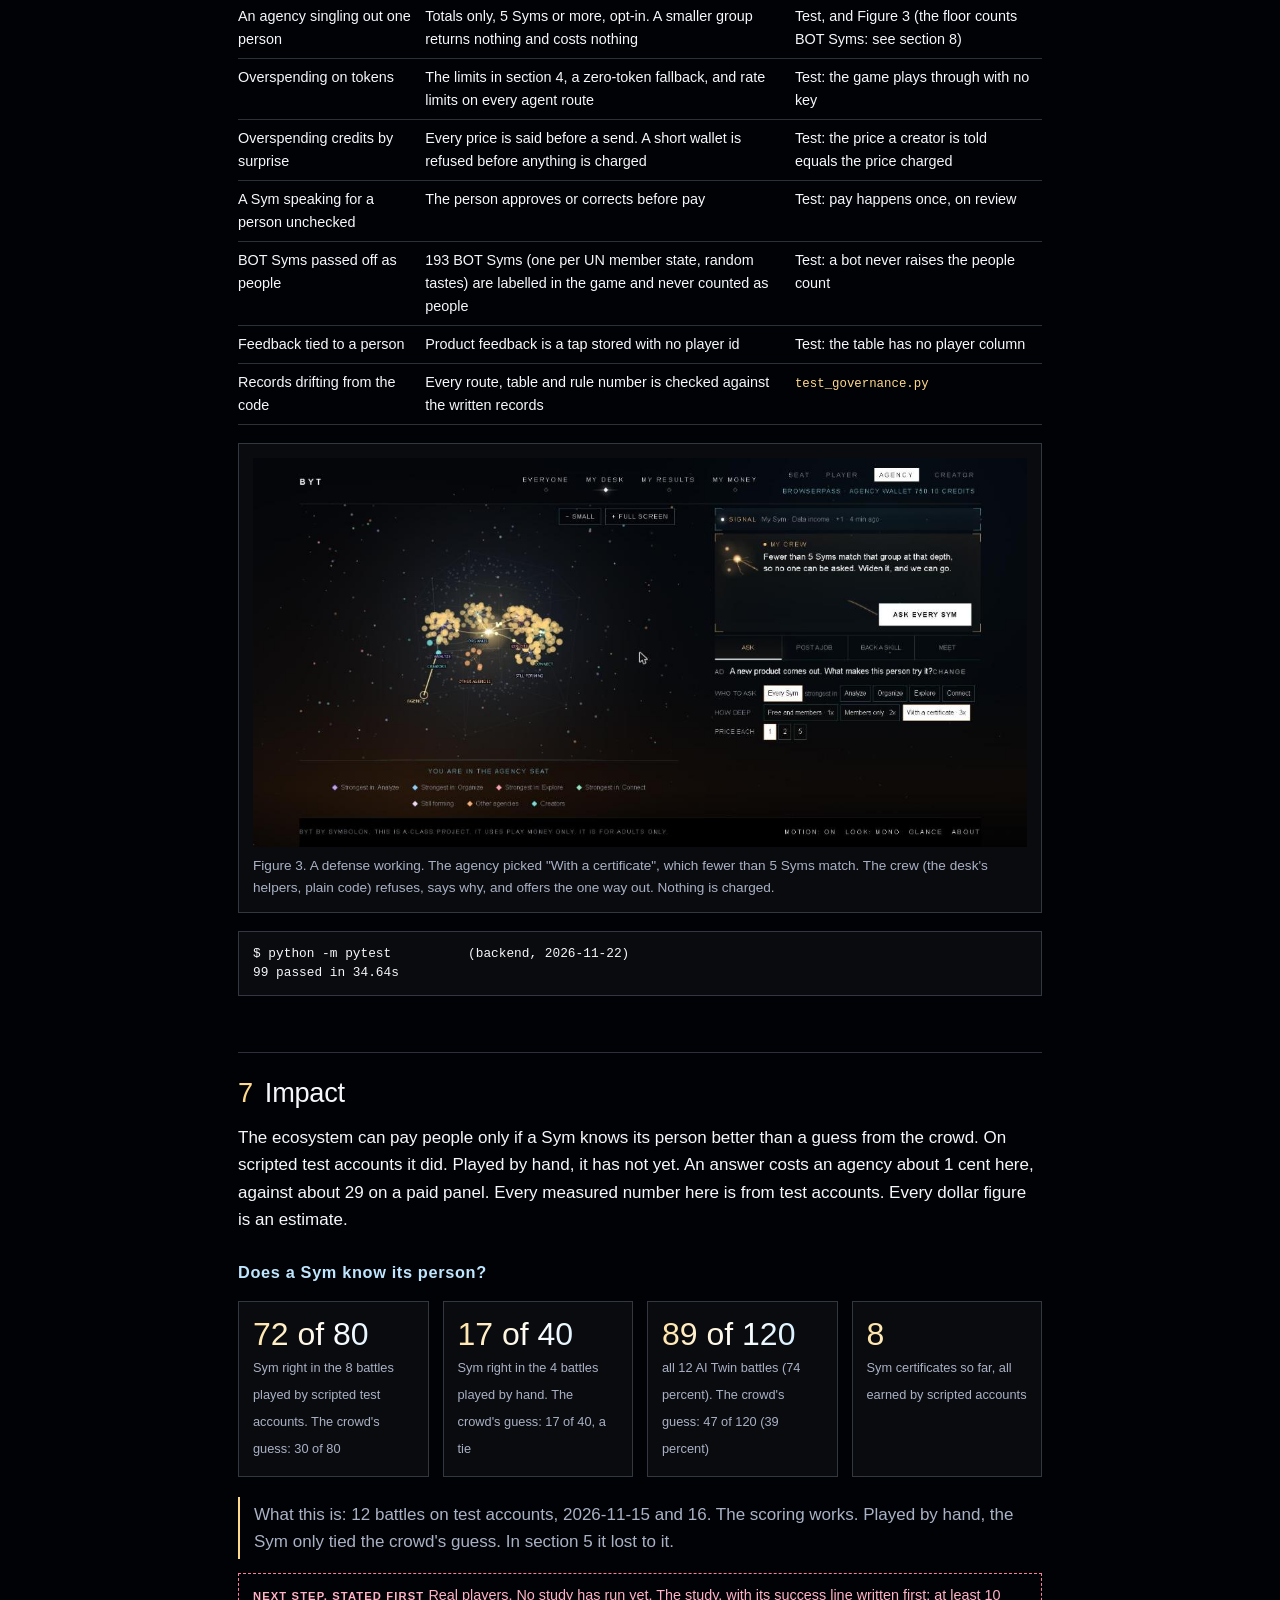
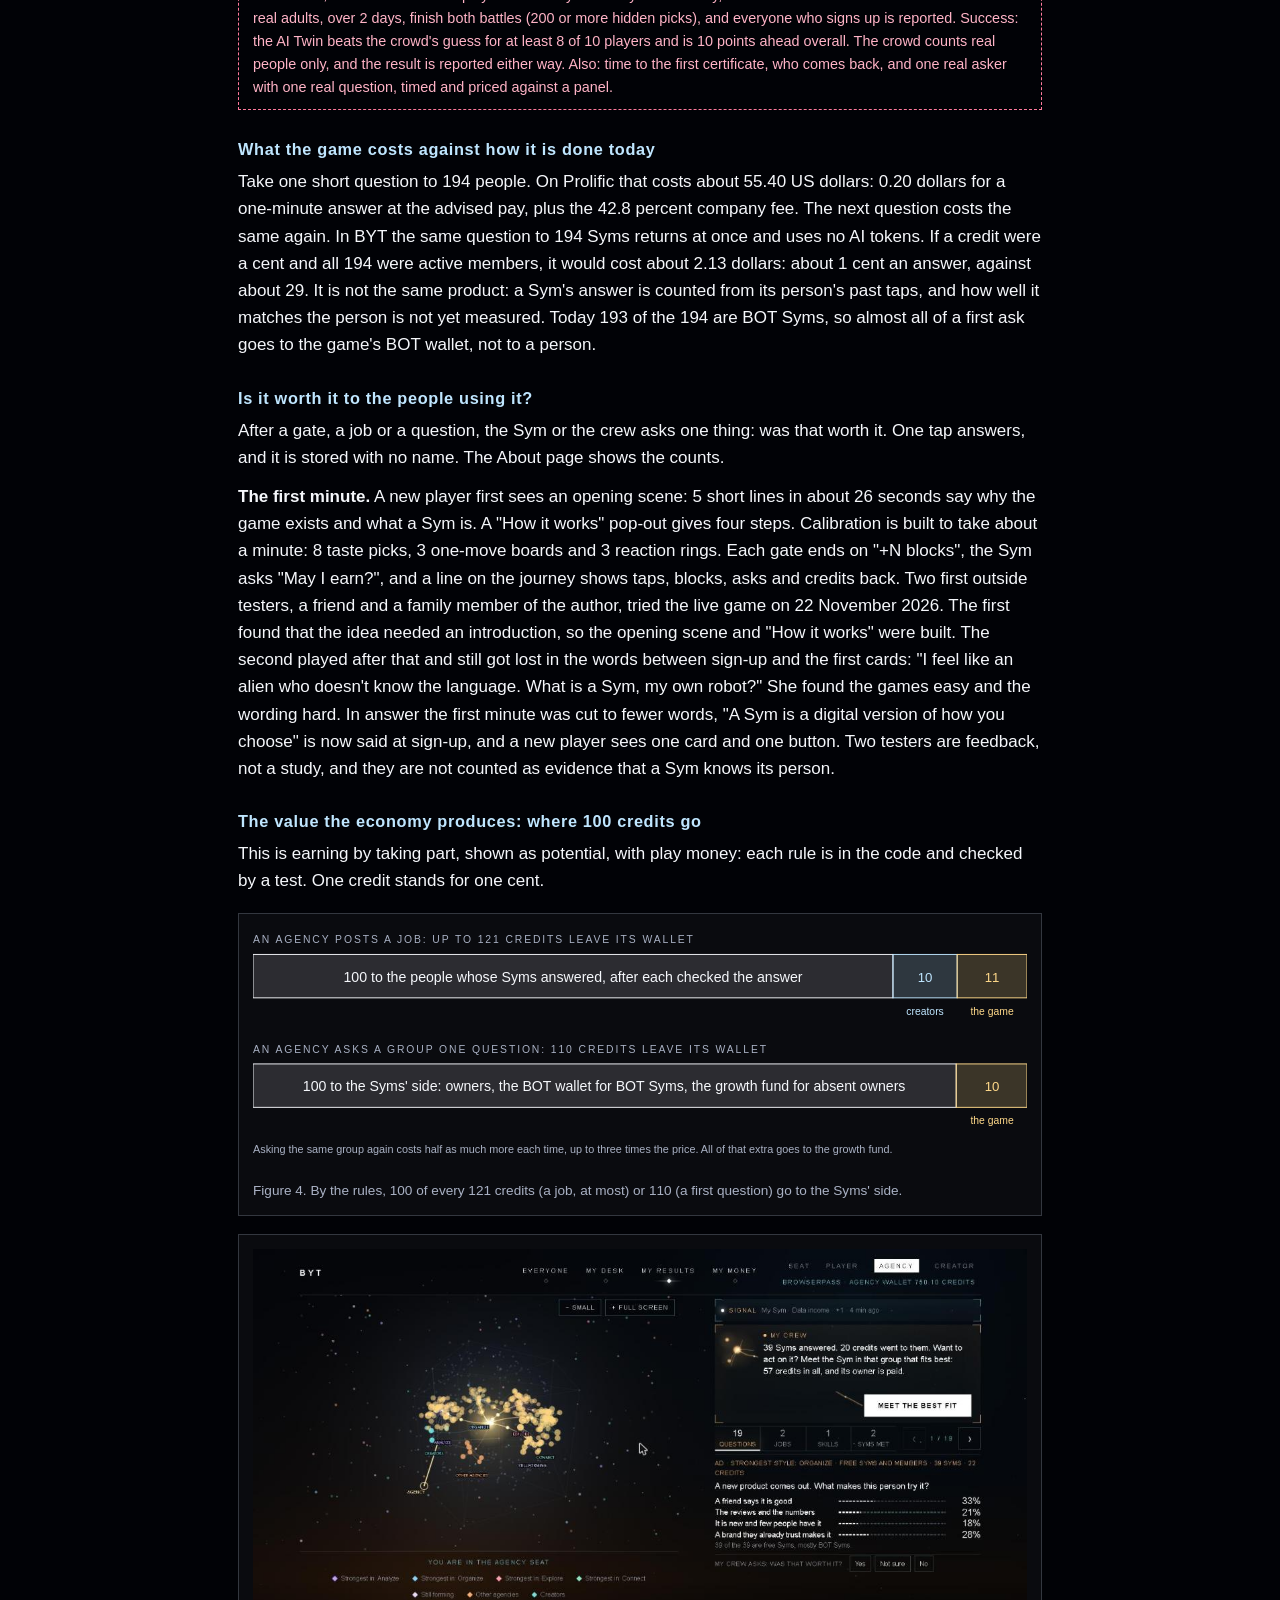
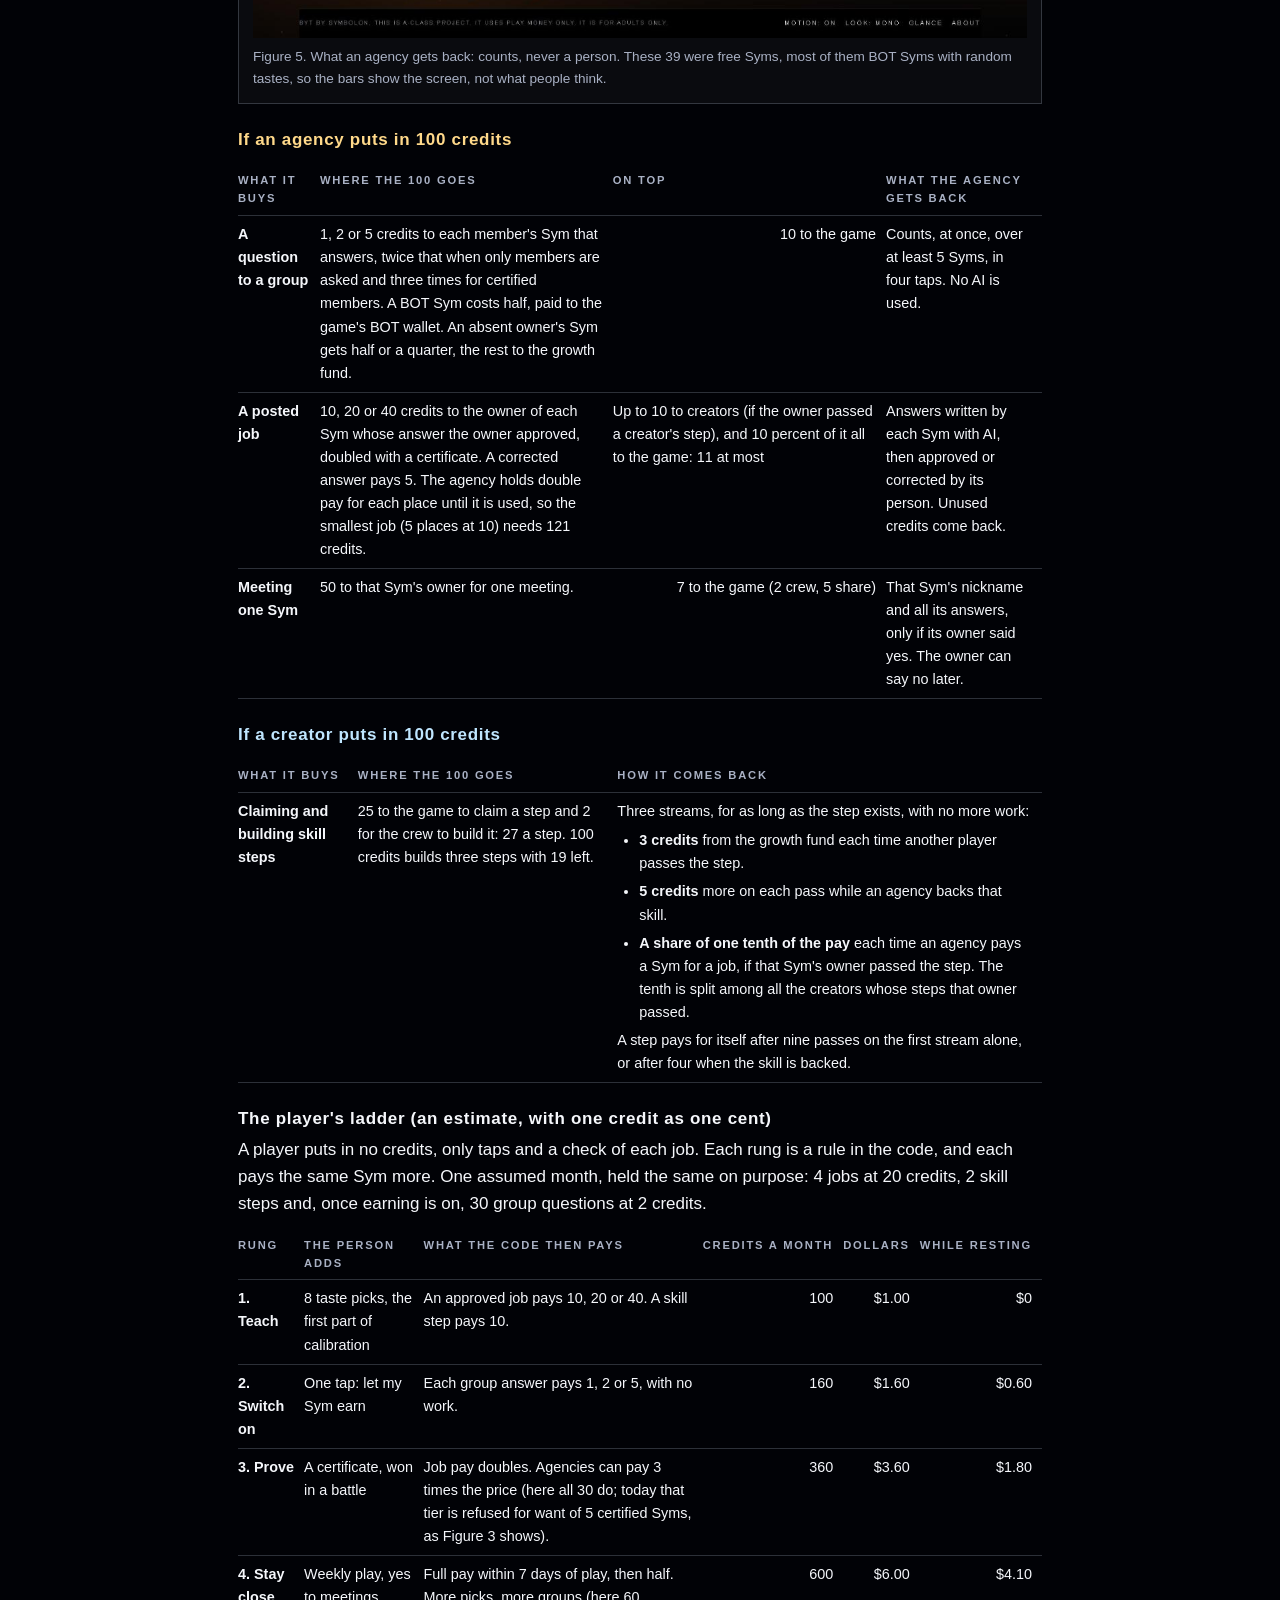
==== commit e9b84bb2: "The deck says why this matters; the report brings the research - Deck: each headline now carries one" ====
--- a/report.html
+++ b/report.html
@@ -69,7 +69,7 @@
 <p class="lead">by Symbolon. Beat your Sym. Benefit from your Sym. Be everywhere.</p>
 <h2 style="margin-top:24px"><span>1</span>Mission and links</h2>
 <p><strong>Our mission:</strong> to help people earn by taking part, even while they rest, and to build the platform that keeps people in the work as AI learns it.</p>
-<p>The idea began with a plain complaint: firms earn from people's data, and when a server is breached the person gets a credit alert and nothing else. Today people have jobs. Tomorrow is uncertain. As AI learns the work, the one thing it cannot make is a living person's own taste, judgment and choice. The design borrows a picture from how a person is built, as a comparison only: DNA carries the instructions for a brain, experience shapes how its cells connect, and those connections store memory and support thought. In BYT taps are the building blocks (each tap is one block of a Sym's code), agents are the connections, and what a Sym knows is its memory. A Sym is a model of how a person chooses, not a brain. BYT is a tap-only game that turns those choices into a Sym: a digital version of how you choose, which you own. Plain code tests the Sym against picks it has never seen. Then it can answer and work while its person rests, and its person is paid. The more a person uses their Sym, the more it can earn (section 7). We show that potential with play money.</p>
+<p>The idea began with a plain complaint: firms earn from people's data, and when a server is breached the person gets a credit alert and nothing else. As AI learns the work, the one thing it cannot make is a living person's own taste, judgment and choice. The design borrows a picture from how a person is built, as a comparison only: DNA carries the instructions for a brain, experience shapes how its cells connect, and those connections store memory and support thought. In BYT taps are the building blocks (each tap is one block of a Sym's code), agents are the connections, and what a Sym knows is its memory. A Sym is a model of how a person chooses, not a brain. BYT is a tap-only game that turns those choices into a Sym: a digital version of how you choose, which you own. Plain code tests the Sym against picks it has never seen. Then it can answer and work while its person rests, and its person is paid. The more a person uses their Sym, the more it can earn (section 7). We show that potential with play money.</p>
 <p>Phase 1 is built and live. On scripted test accounts the Sym beat the crowd's guess. On test accounts played by hand it did not. A study with real players is the next test, and one paid invoice is the first money milestone (sections 7 and 8).</p>
 <p class="meta">
   Luke Pfaff · Yale School of Management<br>
@@ -87,17 +87,18 @@
 
 <!-- ===================== 2. MOTIVATION ===================== -->
 <h2><span>2</span>Motivation</h2>
-<p><strong>Who has the problem.</strong> As AI learns the work, two groups are stuck, on two sides of one trade.</p>
+<p>Firms earn from people's data, and when a server is breached, people carry the risk and get a credit alert and nothing else. BYT starts there. One data broker studied by the US regulator held more than 1.4 billion consumer transactions and 700 billion data elements (FTC, 2014). When Equifax was breached, 147 million people were exposed, and the settlement set aside up to 425 million dollars to help them: under 3 dollars a person (FTC, Equifax settlement).</p>
+<p><strong>Who has the problem.</strong> As AI learns the work, two groups are stuck, on two sides of one trade. Almost 40 percent of jobs worldwide, and about 60 percent in advanced economies, are exposed to AI (IMF, 2024).</p>
 <ul>
   <li><strong>People.</strong> Online adults spend about 33 and a half hours a week on online media. That is close to 29 percent of their waking lives (DataReportal, <em>Digital 2026 Global Overview Report</em>, October 2025, from GWI data). Every tap tells someone what that person likes. That signal is sold, and the person is paid nothing and owns nothing at the end.</li>
   <li><strong>Organizations that need to know what people think.</strong> A brand testing a product, a recruiter looking for a kind of thinker, a school choosing a course. Today they buy a survey panel. Prolific is a large research panel. Researchers there are advised to pay people 12 US dollars an hour, and the platform adds a fee of 42.8 percent for companies (Prolific pricing and researcher help pages, read 21 November 2026). It takes hours or days, it reaches the people who like doing surveys, and each new question starts from zero.</li>
 </ul>
-<p><strong>What it costs them.</strong> The person gives away the one thing still scarce when AI does most work: taste, judgment and feeling.</p>
+<p><strong>What it costs them.</strong> The person gives away the one thing still scarce when AI does most work: taste, judgment and feeling. In a US survey, 81 percent said company data collection carries more risk than benefit, and 72 percent said they benefit very little or not at all (Pew Research Center, 2019).</p>
 <p><strong>The idea.</strong> Let the person keep that signal in something they own: a Sym. A symbolon was a token broken in two, and each half proved the other. The game builds the Sym from taps, tests it against its person, and then lets it answer for them while its person rests, with pay each time. Could an AI just make these people up? It can guess the crowd. It cannot know when a living person breaks from the crowd unless that person shows it. That is what stays scarce as AI learns the work: our thesis, not yet a result.</p>
 
 <!-- ===================== 3. WHAT IS NEW ===================== -->
 <h2><span>3</span>What is new here</h2>
-<p>Four kinds of product come close. Each misses the same piece: a stand-in that belongs to one real person, is tested against that person, and pays them when it works.</p>
+<p>No product today lets a person own an AI stand-in, prove it against their own hidden choices, and be paid when it answers. That gap is BYT's platform. Four kinds of product come close. Each misses the same piece: a stand-in that belongs to one real person, is tested against that person, and pays them when it works.</p>
 <table>
   <tr><th>What exists today</th><th>Example</th><th>What it does</th><th>What BYT does differently</th></tr>
   <tr><td>Paid research panels</td><td>Prolific</td><td>Pays real people by the hour for each study, plus a platform fee. Every question is asked again from scratch.</td><td>The person is asked once, by play. After that the Sym answers, and the person is paid each time it does.</td></tr>
@@ -105,8 +106,8 @@
   <tr><td>Personality tests</td><td>Four-letter type tests</td><td>A one-time label that is rarely checked against what the person does next.</td><td>A certificate needs at least 6 of 10 hidden picks right and one more than the crowd's guess. Random tapping would pass about 1 time in 4, so the bar will rise.</td></tr>
   <tr><td>Personal AI assistants with memory</td><td>Chat assistants</td><td>Learn a person for that person's own use.</td><td>The Sym works for other parties, under rules, and its owner checks the work and is paid.</td></tr>
 </table>
-<p class="meta">Prolific and Synthetic Users were checked on their own sites, 21 and 22 November 2026. The last two rows stand for many products. Three closer works, read as search summaries on 23 November 2026: Vana lets people pool their data and be paid for it, but does not test a stand-in for the person. Delphi builds a talking copy of a person from what they wrote and said, but does not score it against hidden picks. A Stanford study (Park and others, 2024) built AI agents from two-hour interviews with 1,052 people and matched their survey answers 85 percent as well as the people matched themselves two weeks later: that is the bar a Sym has to reach, and BYT is far from it.</p>
-<p><strong>In AI terms, BYT turns human baseline calibration into a game.</strong> A human baseline is a set of judgments made by people that an AI's output is checked against. Here each person is the baseline: a Sym is scored against its own person's hidden picks. Sureness is measured on both sides: the Sym says how sure it is before each guess, and the person taps Sure, Maybe or Guess, so the game shows how often each was right at each level. And a person stays in the loop: no job answer is paid until its owner checks it. What the ecosystem holds is what makes each person different, and how that changes over time.</p>
+<p class="meta">Three closer works, read as search summaries on 23 November 2026: Vana lets people pool their data and be paid for it, but does not test a stand-in for the person. Delphi builds a talking copy of a person from what they wrote and said, but does not score it against hidden picks. A Stanford study (Park and others, 2024) built AI agents from two-hour interviews with 1,052 people and matched their survey answers 85 percent as well as the people matched themselves two weeks later: that is the bar a Sym has to reach, and BYT is far from it. Another study found that AI stand-ins vary too little, and that 48 percent of their regression results differed from the real survey's, so a stand-in must be tested against its person (Bisbee and others, 2024).</p>
+<p><strong>In AI terms, BYT turns human baseline calibration into a game.</strong> A human baseline is a set of judgments made by people that an AI's output is checked against. A 2025 review of 115 human baselines used to test AI models found shortcomings in how they are built (Wei and others, 2025). Here each person is the baseline: a Sym is scored against its own person's hidden picks. Sureness is measured on both sides: the Sym says how sure it is before each guess, and the person taps Sure, Maybe or Guess, so the game shows how often each was right at each level. And a person stays in the loop: no job answer is paid until its owner checks it. What the ecosystem holds is what makes each person different, and how that changes over time.</p>
 
 <h3>Six things BYT does differently</h3>
 <ol>
@@ -127,7 +128,7 @@
 
 <!-- ===================== 4. THE AGENTS ===================== -->
 <h2><span>4</span>The agents</h2>
-<p>Four agents do the work. Each has one job, one read-only tool, and a check that is not a model. They never call each other. The database carries the hand-off, so no agent calls another.</p>
+<p>Four agents do the work. Each has one job, one read-only tool, and a check that is not a model. The database carries the hand-off, so no agent calls another.</p>
 <table>
   <tr><th>Agent</th><th>Job</th><th>Its one tool</th><th>Never sees</th><th>Checked by</th></tr>
   <tr><td><strong>Profiler</strong></td><td>Reads a player's picks and writes up to 8 short beliefs</td><td><code>get_picks</code></td><td>Nickname, player id, held-back picks, other players</td><td>Prompt guard and length cap, then stored by code and shown to the player</td></tr>
@@ -203,7 +204,7 @@
 
 <!-- ===================== 5. TOKENOMICS ===================== -->
 <h2><span>5</span>Tokenomics</h2>
-<p>Income here comes from taking part: a Sym earns when it is asked, even while its person rests. That only works if a Sym is cheap to run. Every agent run writes its real token counts to a usage table. Below are the 112 runs logged from 2026-11-14 to the morning of 2026-11-21. Costs are token counts times the listed prices, not a bill. Prices, from the course's price table: 0.10 US dollars per million input tokens, 0.01 for cached input, 0.50 for output. Cached tokens are part of the input count.</p>
+<p>Paying people for taking part only works if a Sym costs far less to run than it earns. One busy player's month costs about 2 cents in agent runs, and an agency's question uses no tokens. Every agent run writes its real token counts to a usage table. Below are the 112 runs logged from 2026-11-14 to the morning of 2026-11-21. Costs are token counts times the listed prices, not a bill. Prices, from the course's price table: 0.10 US dollars per million input tokens, 0.01 for cached input, 0.50 for output. Cached tokens are part of the input count.</p>
 <table>
   <tr><th>Agent</th><th class="n">Runs</th><th class="n">Input</th><th class="n">Cached</th><th class="n">Output</th><th class="n">Mean model time</th><th class="n">Total cost</th><th class="n">Per run</th></tr>
   <tr><td>Profiler</td><td class="n">61</td><td class="n">210,363</td><td class="n">32,572</td><td class="n">57,133</td><td class="n">9.2 s</td><td class="n">$0.04667</td><td class="n">$0.00077</td></tr>
@@ -223,7 +224,7 @@
   
 </table>
 <p>An agency's question uses no tokens. Learning a person is the costly step. Answering as that person is free to run.</p>
-<p><strong>Hosting.</strong> Today: a Render <code>0.5c-512mb</code> back end (0.5 CPU, 512 MB, no sleep), a free Render static site and a Supabase Pro database (US East): about 32 dollars a month. The database was on the free plan until 23 November 2026, when it sent an overage notice with a handful of accounts and the BOT Syms playing, so the free plan is not enough even at this size.</p>
+<p><strong>Hosting.</strong> Today: a Render <code>0.5c-512mb</code> back end (0.5 CPU, 512 MB, no sleep), a free Render static site and a Supabase Pro database (US East): about 32 dollars a month. The free database plan proved too small even at this size.</p>
 
 
 <table>
@@ -289,7 +290,7 @@
 
 <!-- ===================== 7. IMPACT ===================== -->
 <h2><span>7</span>Impact</h2>
-<p>The economy rests on one claim: a Sym that knows its person beats a guess from the crowd. Every measured number here is from test accounts. Every dollar figure is an estimate.</p>
+<p>The ecosystem can pay people only if a Sym knows its person better than a guess from the crowd. On scripted test accounts it did. Played by hand, it has not yet. An answer costs an agency about 1 cent here, against about 29 on a paid panel. Every measured number here is from test accounts. Every dollar figure is an estimate.</p>
 <h3>Does a Sym know its person?</h3>
 <div class="big">
   <div><strong>72 of 80</strong><span>Sym right in the 8 battles played by scripted test accounts. The crowd's guess: 30 of 80</span></div>
@@ -298,14 +299,14 @@
   <div><strong>8</strong><span>Sym certificates so far, all earned by scripted accounts</span></div>
 </div>
 <p class="note">What this is: 12 battles on test accounts, 2026-11-15 and 16. The scoring works. Played by hand, the Sym only tied the crowd's guess. In section 5 it lost to it.</p>
-<div class="todo">Real players. No study has run yet, and none will before this report is handed in: two outside testers is all the project reached. The study, with its success line written first: at least 10 real adults, over 2 days, finish both battles (200 or more hidden picks), and everyone who signs up is reported. Success: the AI Twin beats the crowd's guess for at least 8 of 10 players and is 10 points ahead overall. The crowd counts real people only, and the result is reported either way. Also: time to the first certificate, who comes back, and one real asker with one real question, timed and priced against a panel.</div>
+<div class="todo">Real players. No study has run yet. The study, with its success line written first: at least 10 real adults, over 2 days, finish both battles (200 or more hidden picks), and everyone who signs up is reported. Success: the AI Twin beats the crowd's guess for at least 8 of 10 players and is 10 points ahead overall. The crowd counts real people only, and the result is reported either way. Also: time to the first certificate, who comes back, and one real asker with one real question, timed and priced against a panel.</div>
 
 <h3>What the game costs against how it is done today</h3>
 <p>Take one short question to 194 people. On Prolific that costs about 55.40 US dollars: 0.20 dollars for a one-minute answer at the advised pay, plus the 42.8 percent company fee. The next question costs the same again. In BYT the same question to 194 Syms returns at once and uses no AI tokens. If a credit were a cent and all 194 were active members, it would cost about 2.13 dollars: about 1 cent an answer, against about 29. It is not the same product: a Sym's answer is counted from its person's past taps, and how well it matches the person is not yet measured. Today 193 of the 194 are BOT Syms, so almost all of a first ask goes to the game's BOT wallet, not to a person.</p>
 
 <h3>Is it worth it to the people using it?</h3>
 <p>After a gate, a job or a question, the Sym or the crew asks one thing: was that worth it. One tap answers, and it is stored with no name. The About page shows the counts.</p>
-<p><strong>The first minute.</strong> A new player first sees an opening scene: 5 short lines in about 26 seconds say why the game exists and what a Sym is. A "How it works" pop-out gives four steps. Calibration is built to take about a minute: 8 taste picks, 3 one-move boards and 3 reaction rings. Each gate ends on "+N blocks", the Sym asks "May I earn?", and a line on the journey shows taps, blocks, asks and credits back. Two first outside testers, a friend and a family member of the author, tried the live game on 22 November 2026. The first found that the idea needed an introduction, so the opening scene and "How it works" were built. The second played after that and still got lost in the words between sign-up and the first cards: "I feel like an alien who doesn't know the language. What is a Sym, my own robot?" She found the games easy and the wording hard. In answer the first minute was cut to fewer words, "A Sym is a digital version of how you choose" is now said at sign-up, and a new player sees one card and one button. Two testers are feedback, not a study, and they are not counted as evidence that a Sym knows its person. One person's feedback is not study evidence, so the study above is still open.</p>
+<p><strong>The first minute.</strong> A new player first sees an opening scene: 5 short lines in about 26 seconds say why the game exists and what a Sym is. A "How it works" pop-out gives four steps. Calibration is built to take about a minute: 8 taste picks, 3 one-move boards and 3 reaction rings. Each gate ends on "+N blocks", the Sym asks "May I earn?", and a line on the journey shows taps, blocks, asks and credits back. Two first outside testers, a friend and a family member of the author, tried the live game on 22 November 2026. The first found that the idea needed an introduction, so the opening scene and "How it works" were built. The second played after that and still got lost in the words between sign-up and the first cards: "I feel like an alien who doesn't know the language. What is a Sym, my own robot?" She found the games easy and the wording hard. In answer the first minute was cut to fewer words, "A Sym is a digital version of how you choose" is now said at sign-up, and a new player sees one card and one button. Two testers are feedback, not a study, and they are not counted as evidence that a Sym knows its person.</p>
 
 
 <h3 id="economy">The value the economy produces: where 100 credits go</h3>
@@ -381,7 +382,7 @@
 </table>
 <p class="meta">Take = players × (10 percent of agency spend per player + 2 credits a meeting); users 60 percent light, 30 medium, 10 heavy (assumed). BOT answers, the growth fund, claim fees and starting credits are left out: not outside money. Break-even: about 28 cents of spend a player (10 times the 2.8-cent cost), before the cost of moving real money. No case is proven: no outside agency has paid.</p>
 <h4 style="margin:22px 0 4px;font-weight:600;letter-spacing:0.04em">How the game would make money (proposed prices, all estimates)</h4>
-<p>With real money, card fees, payouts and identity checks would take about 17 credits of each 100 that reach people (Stripe's pricing pages, read 22 November 2026), so today's 10 percent would lose money. We propose a fee on top of what an agency spends on people: 20 percent to ask any Sym, 25 for members, 30 for Syms with a certificate. A paid panel adds 42.8. An agency may also pay for a connector that plugs BYT into its own tools, under the same rules. Players never pay to play or to earn. They cash out from 500 credits (5 dollars), and credits never expire. The bar was 25 dollars until 23 November: a first payout has to feel near. A lower bar means more small payouts, and their cost is not priced here. Our goal, not a promise: when enough agencies ask every week, a proved and active Sym could reach about 25 dollars a month. A heavy user earns 8.40 dollars a month in our middle case, so 25 dollars a month takes about 3 times that spend.</p>
+<p>With real money, card fees, payouts and identity checks would take about 17 credits of each 100 that reach people (Stripe's pricing pages, read 22 November 2026), so today's 10 percent would lose money. We propose a fee on top of what an agency spends on people: 20 percent to ask any Sym, 25 for members, 30 for Syms with a certificate. A paid panel adds 42.8. An agency may also pay for a connector that plugs BYT into its own tools, under the same rules. Players never pay to play or to earn. They cash out from 500 credits (5 dollars), and credits never expire. A lower bar means more small payouts, and their cost is not priced here. Our goal, not a promise: when enough agencies ask every week, a proved and active Sym could reach about 25 dollars a month. A heavy user earns 8.40 dollars a month in our middle case, so 25 dollars a month takes about 3 times that spend.</p>
 <table><tr><th>Line</th><th>Who pays</th><th>Proposed rate</th><th class="n">Share of revenue</th></tr><tr><td>Fee on answers, jobs and backing</td><td>Agency</td><td>20 to 30 percent on top</td><td class="n">72%</td></tr><tr><td>Meetings</td><td>Agency</td><td>15 credits on a 50-credit meeting</td><td class="n">2%</td></tr><tr><td>Connector</td><td>Agency</td><td>$49, $199 or $499 a month</td><td class="n">21%</td></tr><tr><td>Claim stake, research, royalty share</td><td>Creator</td><td>27 credits a step; 10 percent of research; 10 percent of a step's royalties after its first 300 credits</td><td class="n">5%</td></tr></table>
 <p class="meta">Middle case, 10,000 players: about $6,950 of revenue a month against about $3,570 of cost (70 cents in; 36 out: 3 to run, 33 to move money), a 49 percent margin before any salary. Assumed: agencies spend $1.91 a player a month on people, the fee averages 26 percent, 12 agencies rent a connector at about 120 dollars, and every earned credit is cashed out.</p>
 <p><strong>The strategy: quantity first.</strong> This is a race for supply. The game wins by having the most proved, consenting Syms soonest: more people, more proved Syms, more agencies, more pay, more people. We believe that supply is worth buying and hard to copy, because code gives each certificate and each Sym's data is its person's own. The race must never lower the bar for a certificate: the certificate is the product. The first customer we will ask is a campus recruiter. Recruiters can keep their job sites. BYT sells what those cannot: skills proved by code, answers before a meeting, pay only for checked answers, and meetings with consent.</p>
@@ -423,7 +424,7 @@
   
   
 </ul>
-<p>Humans provide the blocks, the agents make the connections, we build towards something greater.</p>
+<p>Near term, real players and one paid invoice show that a Sym can earn for its person. Long term, a person's Sym answers and works wherever AI needs a real person's choice. Humans provide the blocks, the agents make the connections, we build toward something greater.</p>
 <p class="lead" style="margin-top:34px">On its own a Sym is black and white. Color comes from other people.</p>
 
 <p class="meta" style="margin-top:40px">Credits. The drawings, names and words in BYT are our own. Films and shows were mood references only. Nothing here is official, licensed or for sale. Papers are listed with dates in <code>docs/SOURCES.md</code>; prices and market figures are cited where they are used. This report and the game were built with an AI coding assistant, under the student's direction.</p>
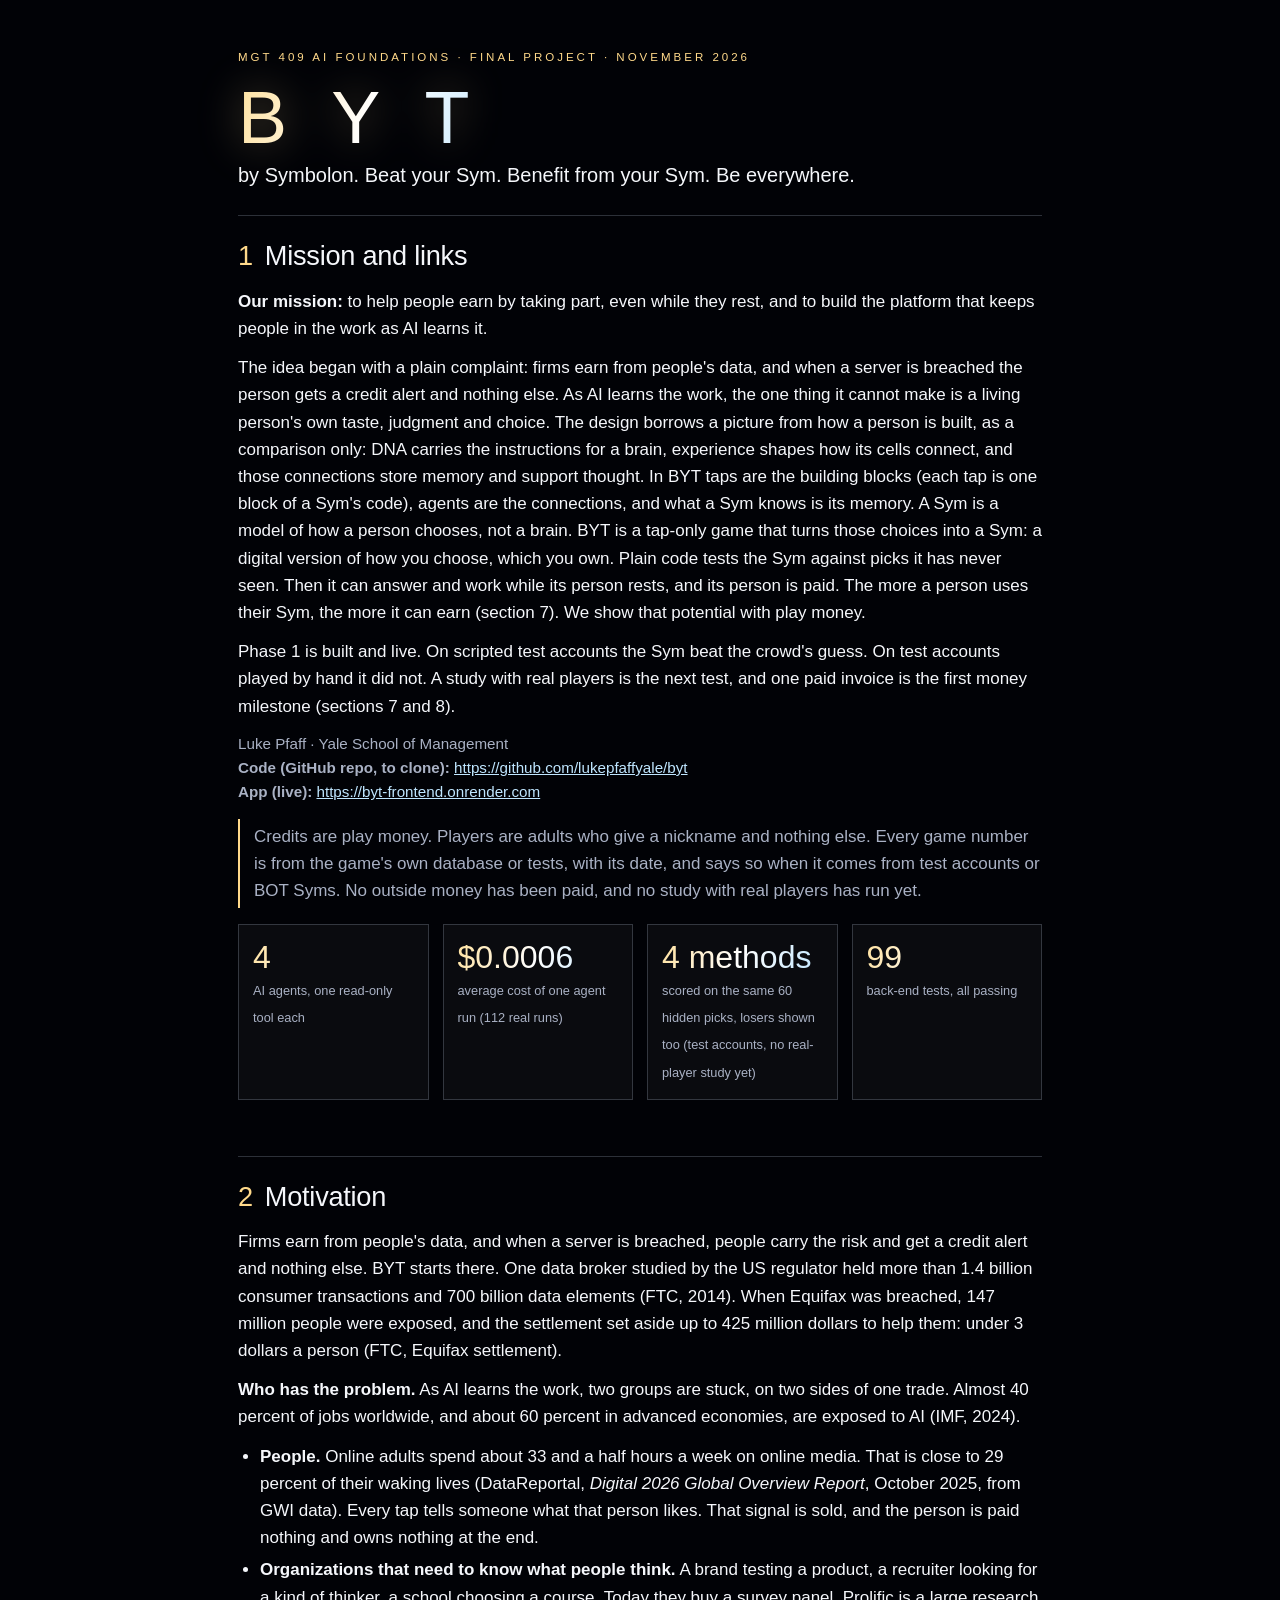
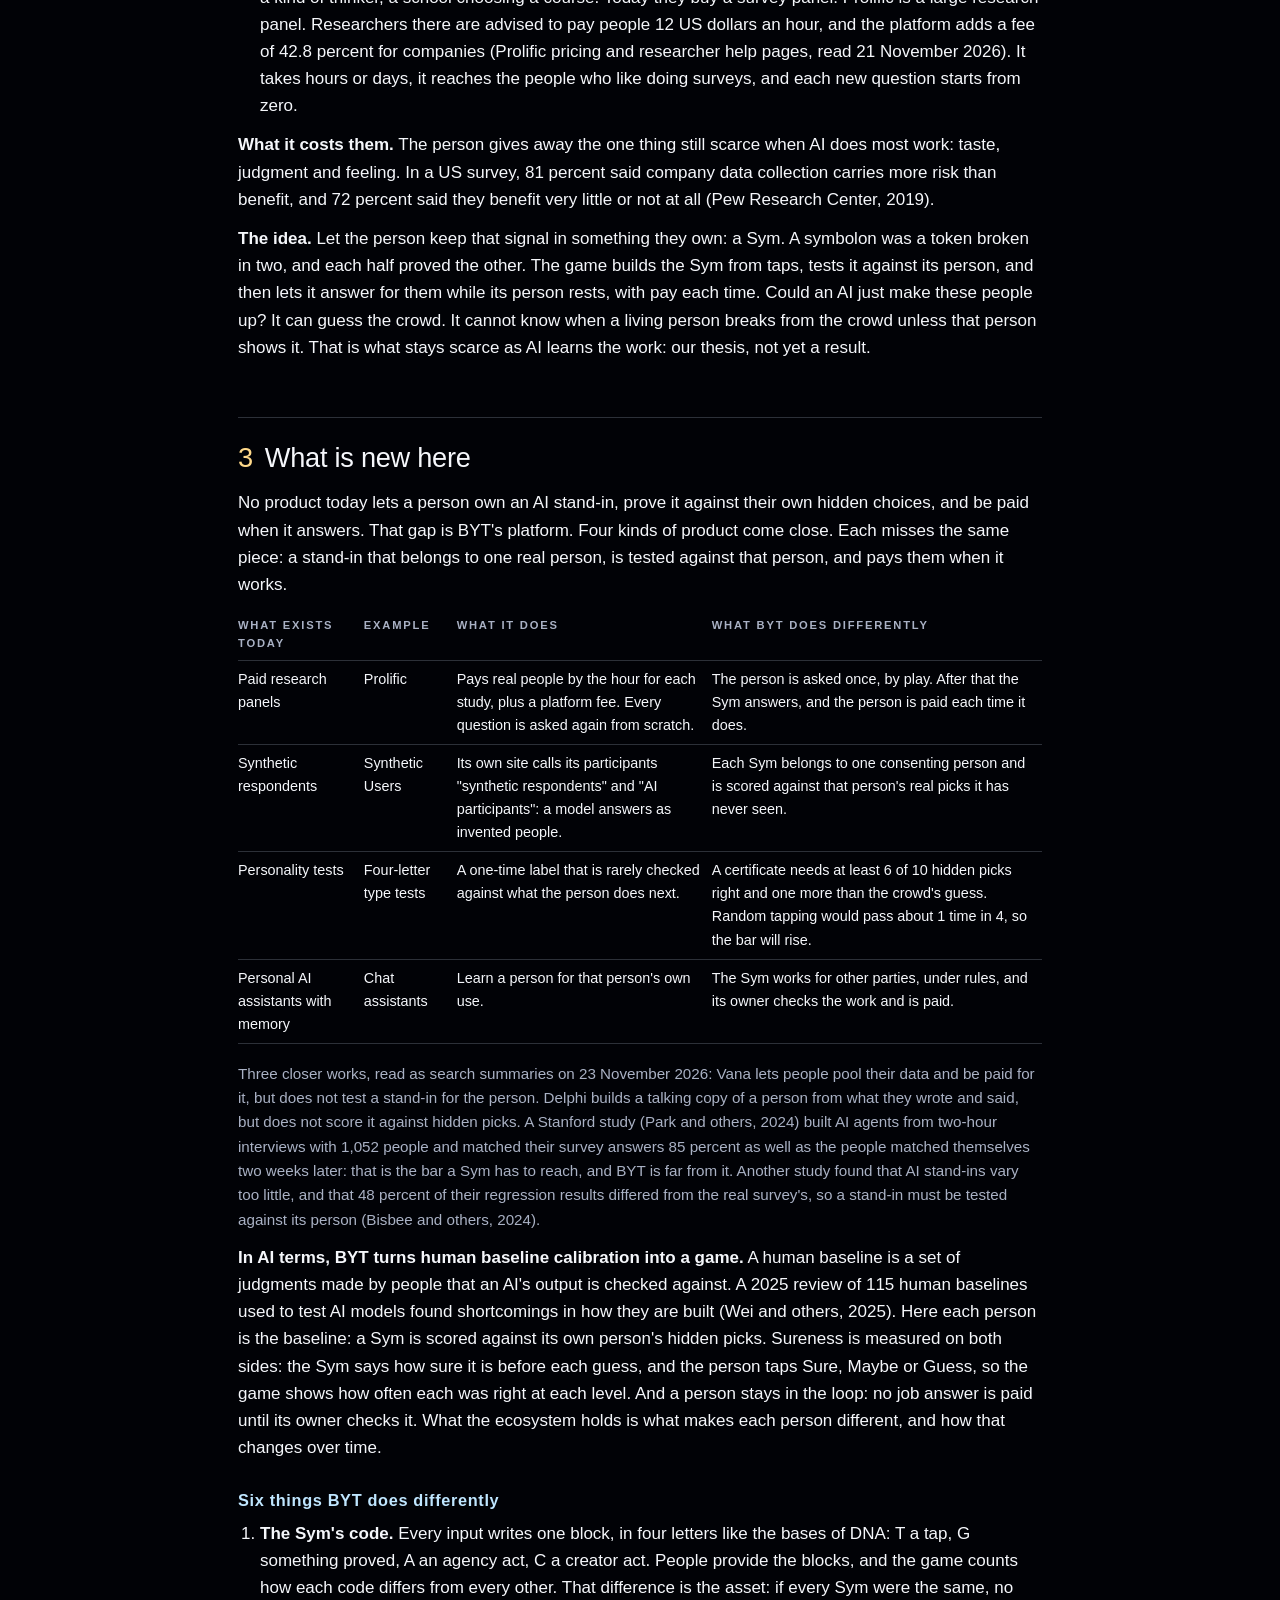
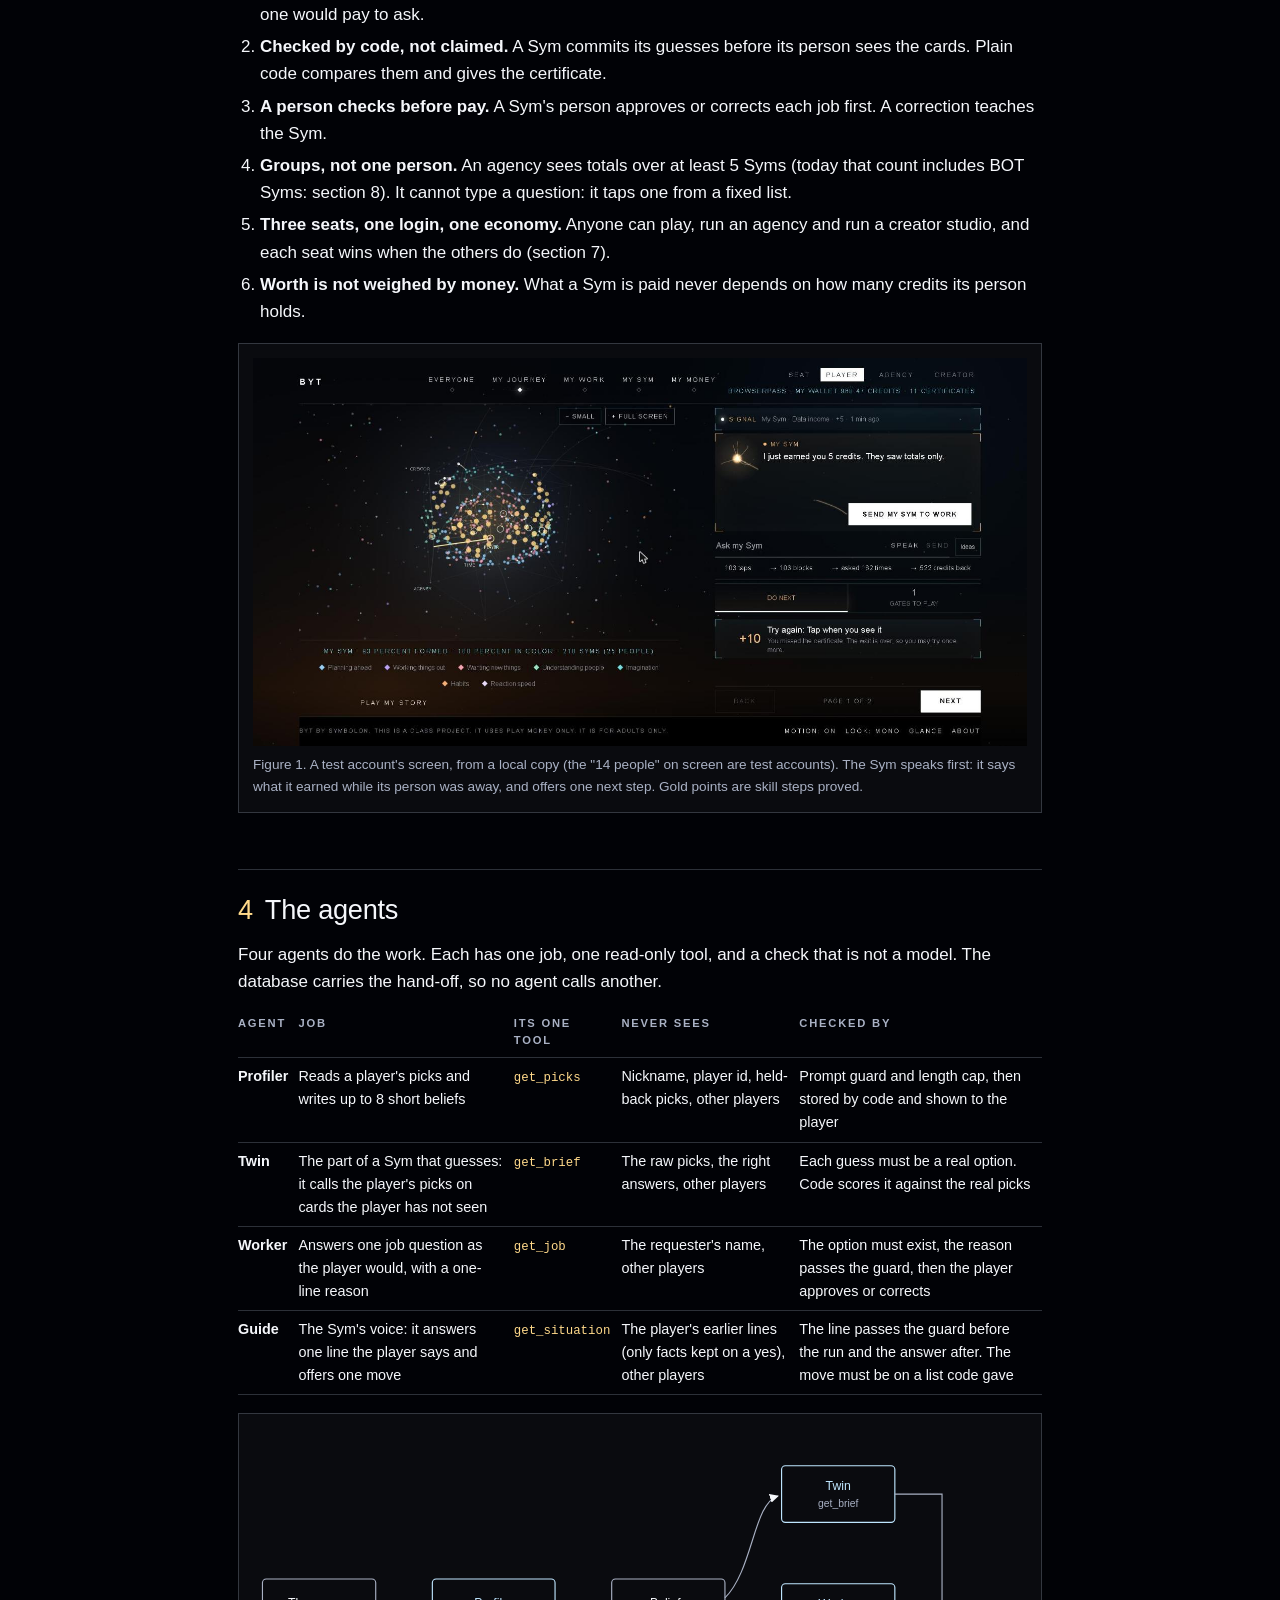
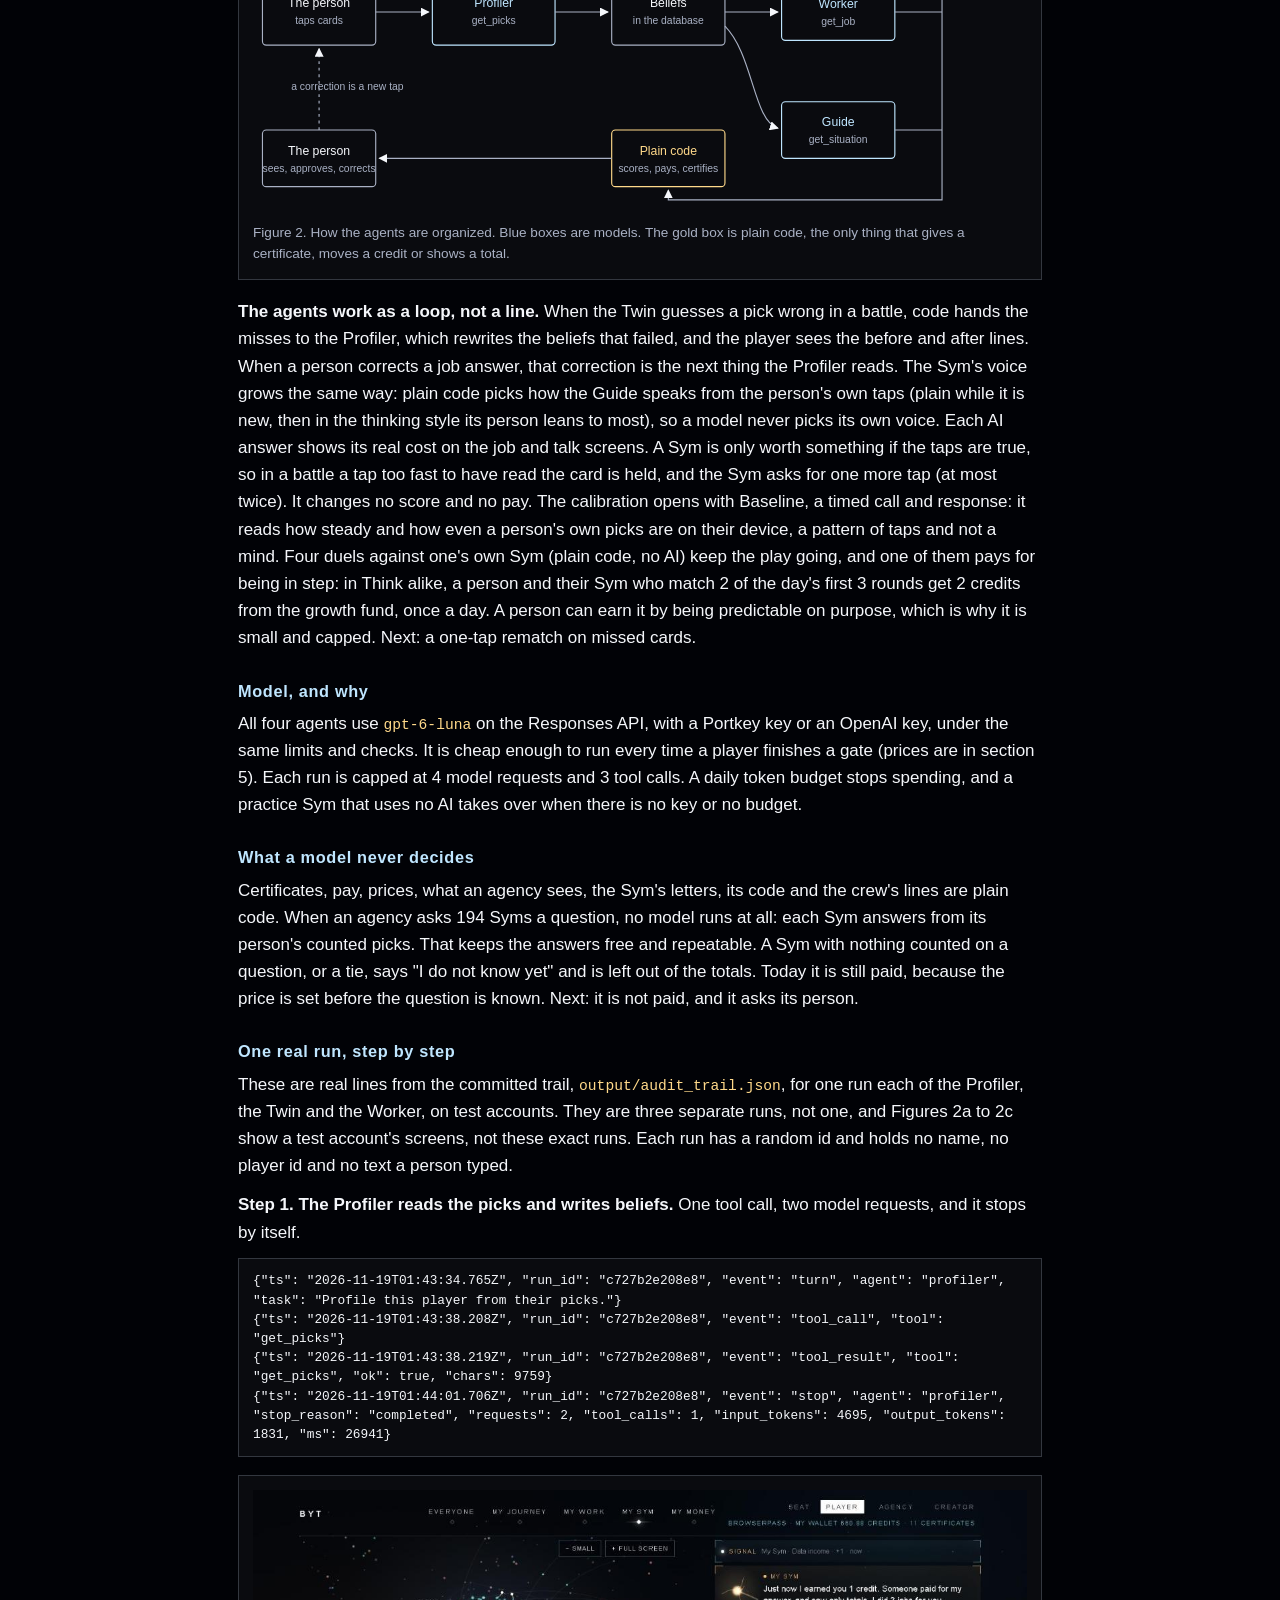
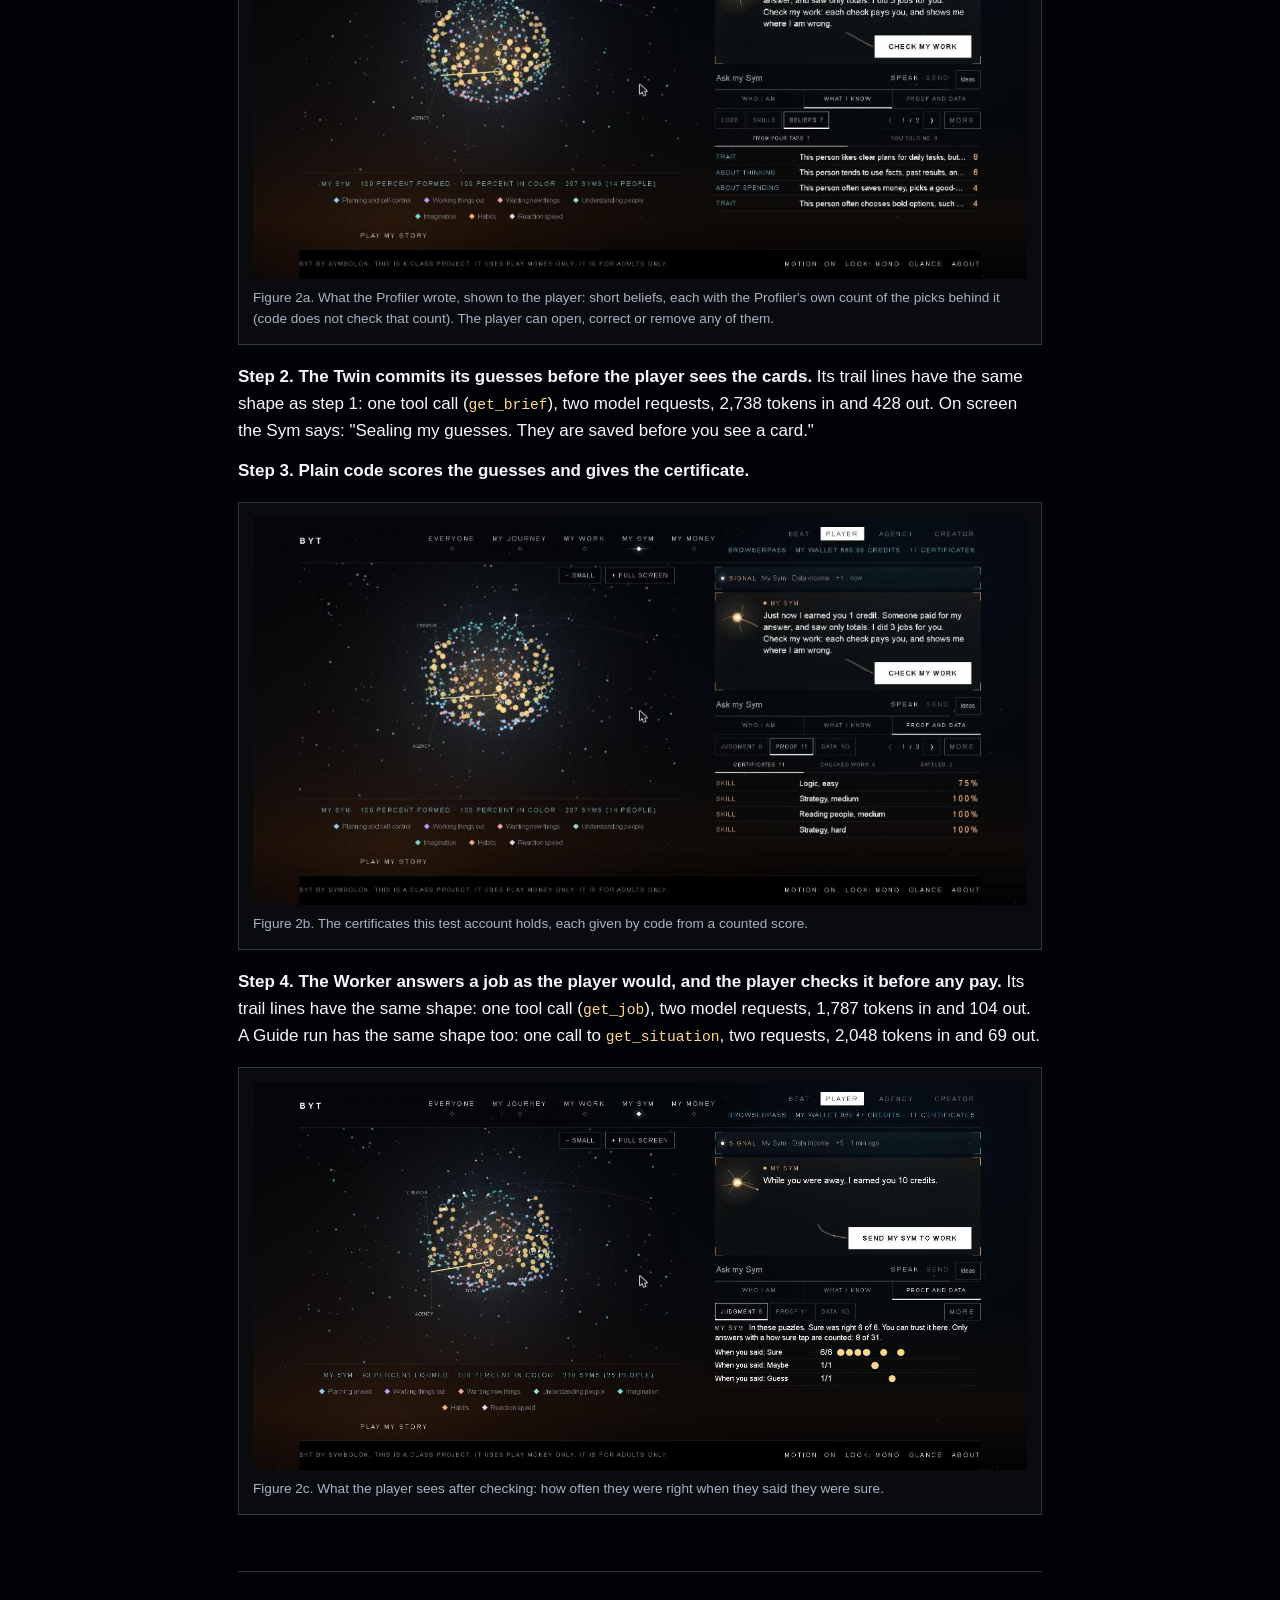
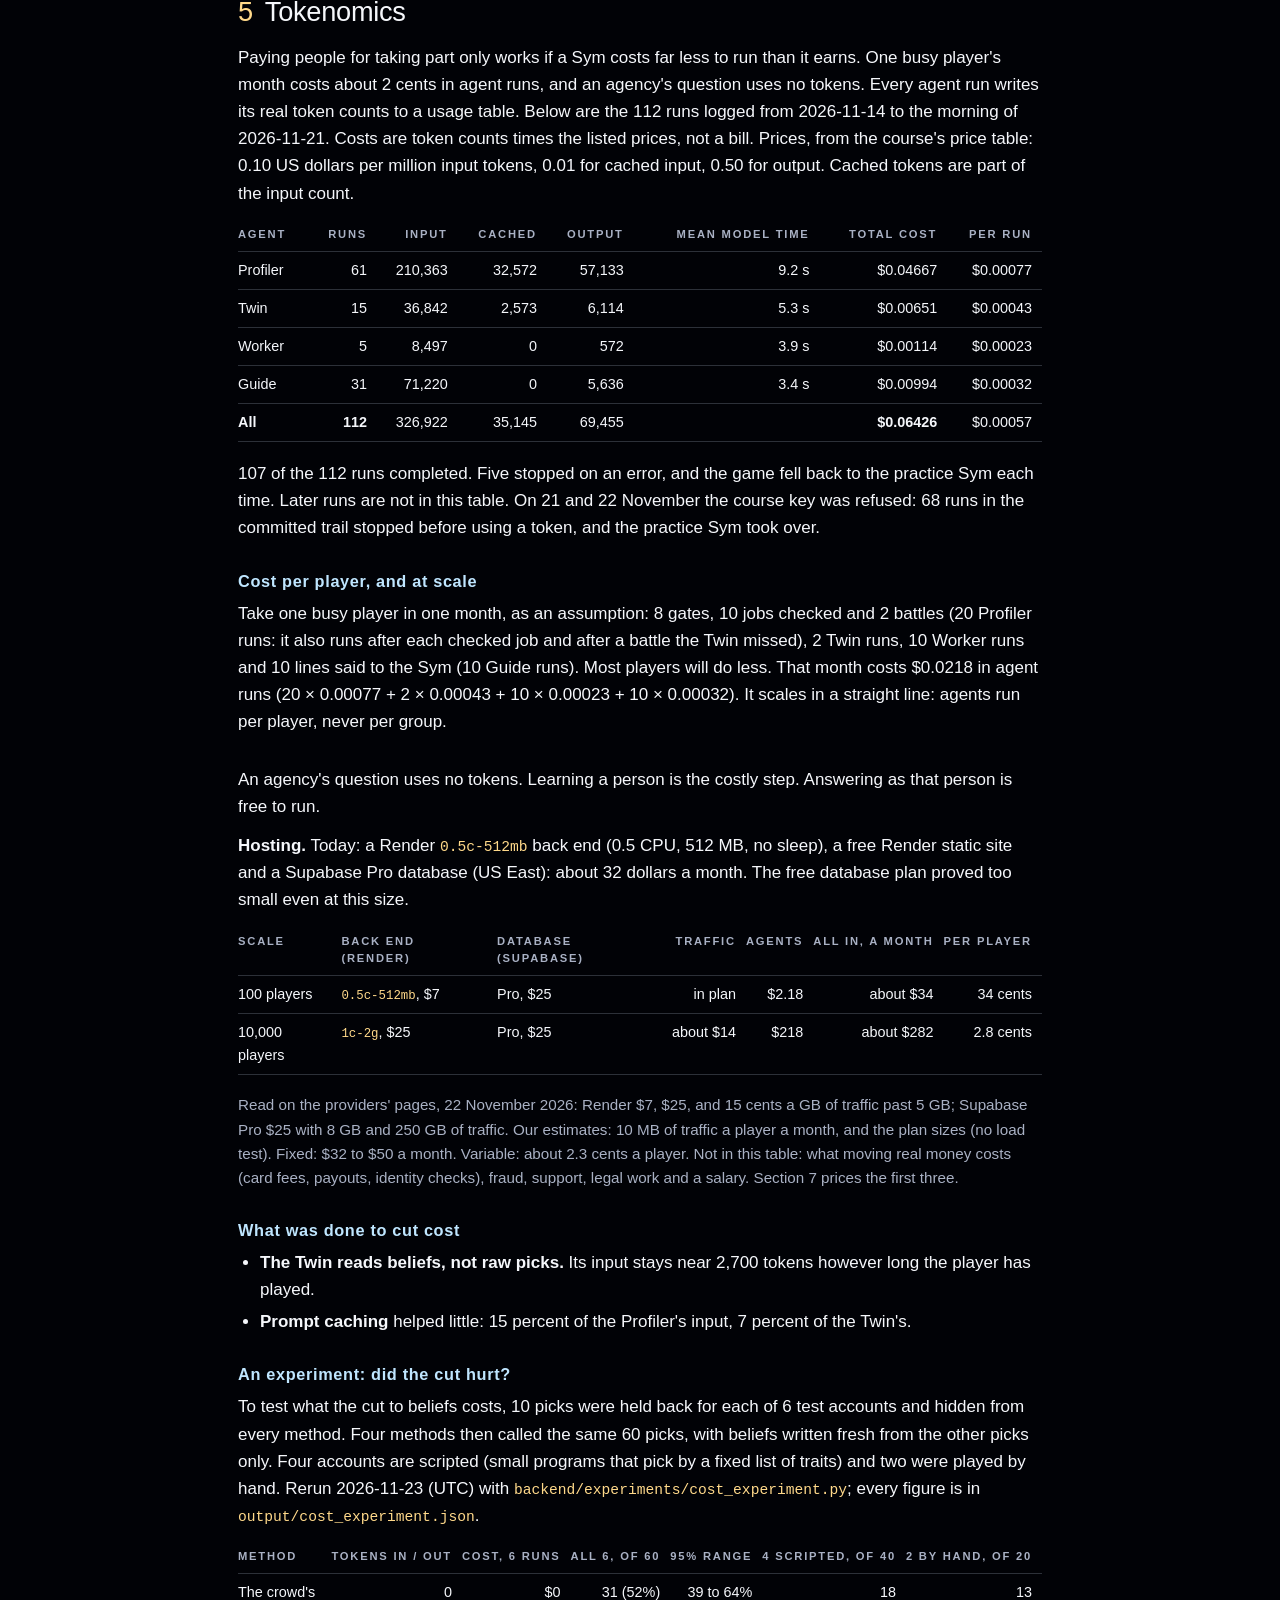
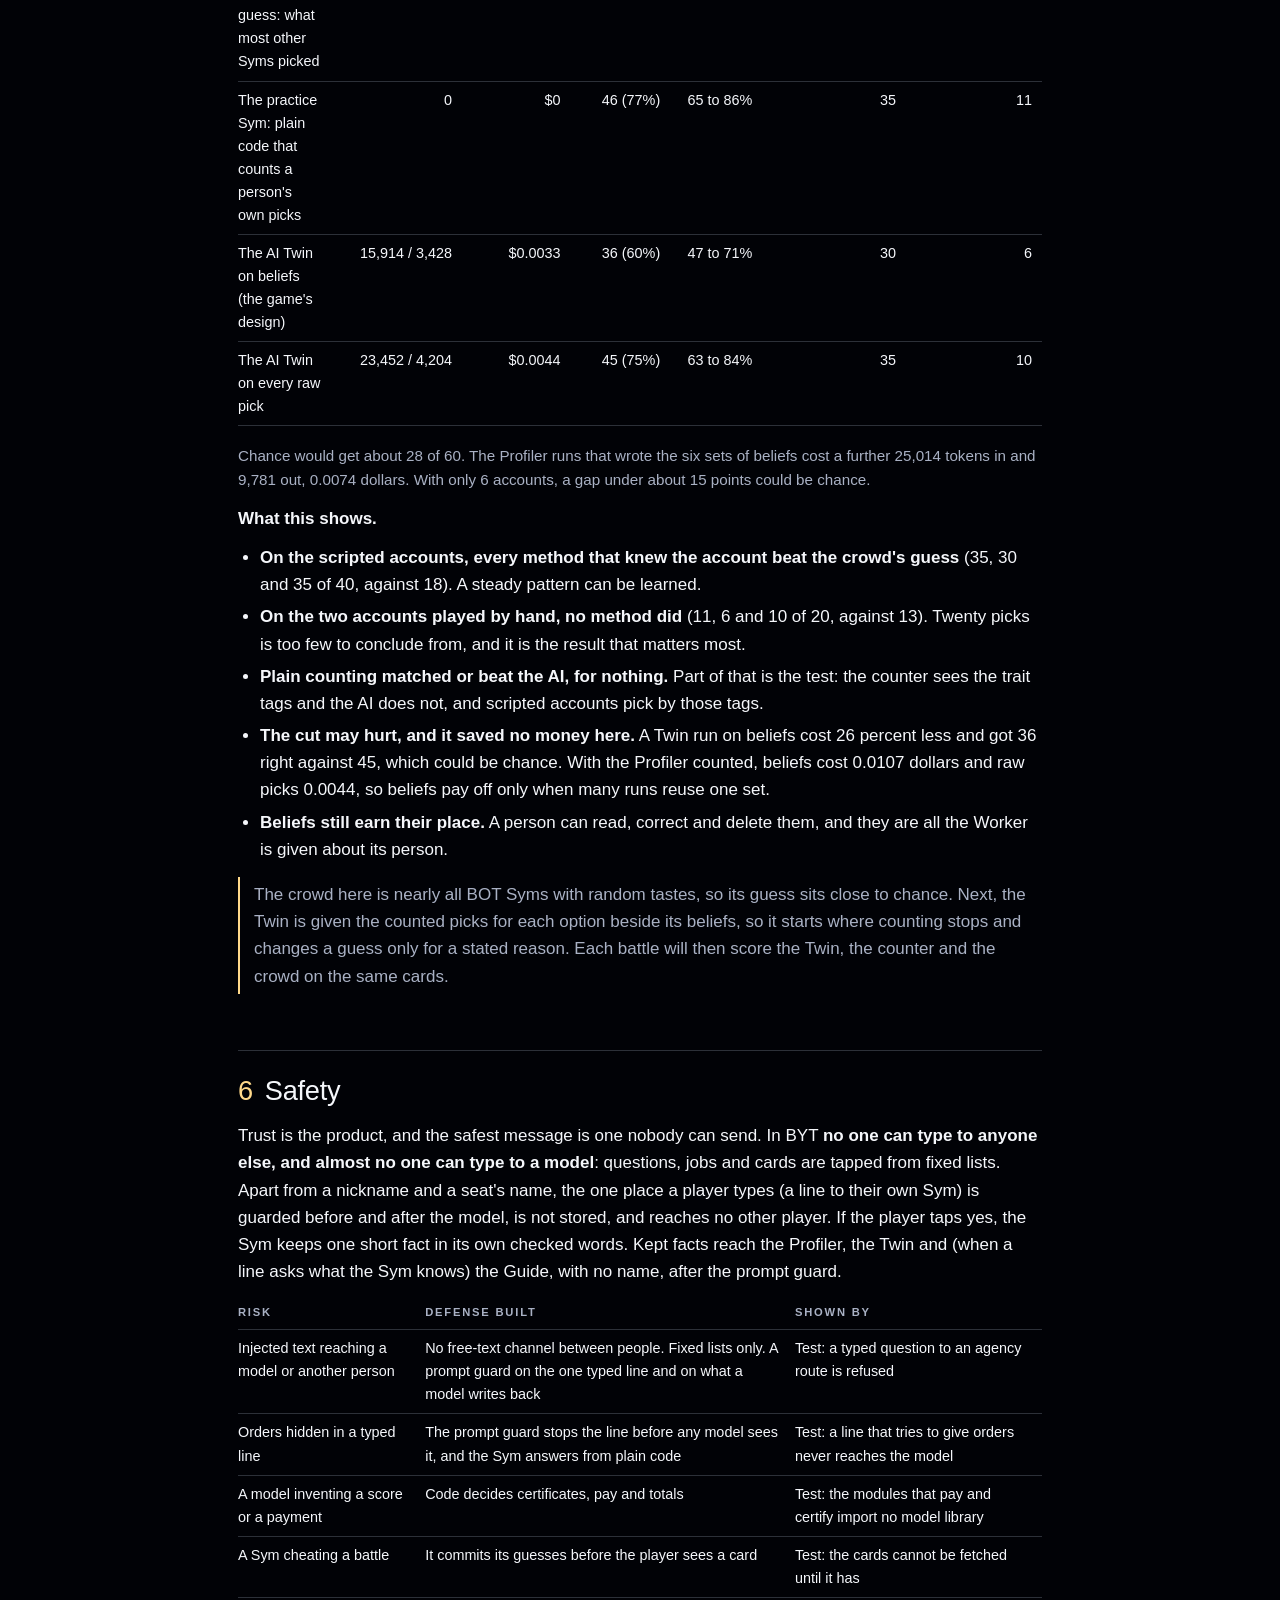
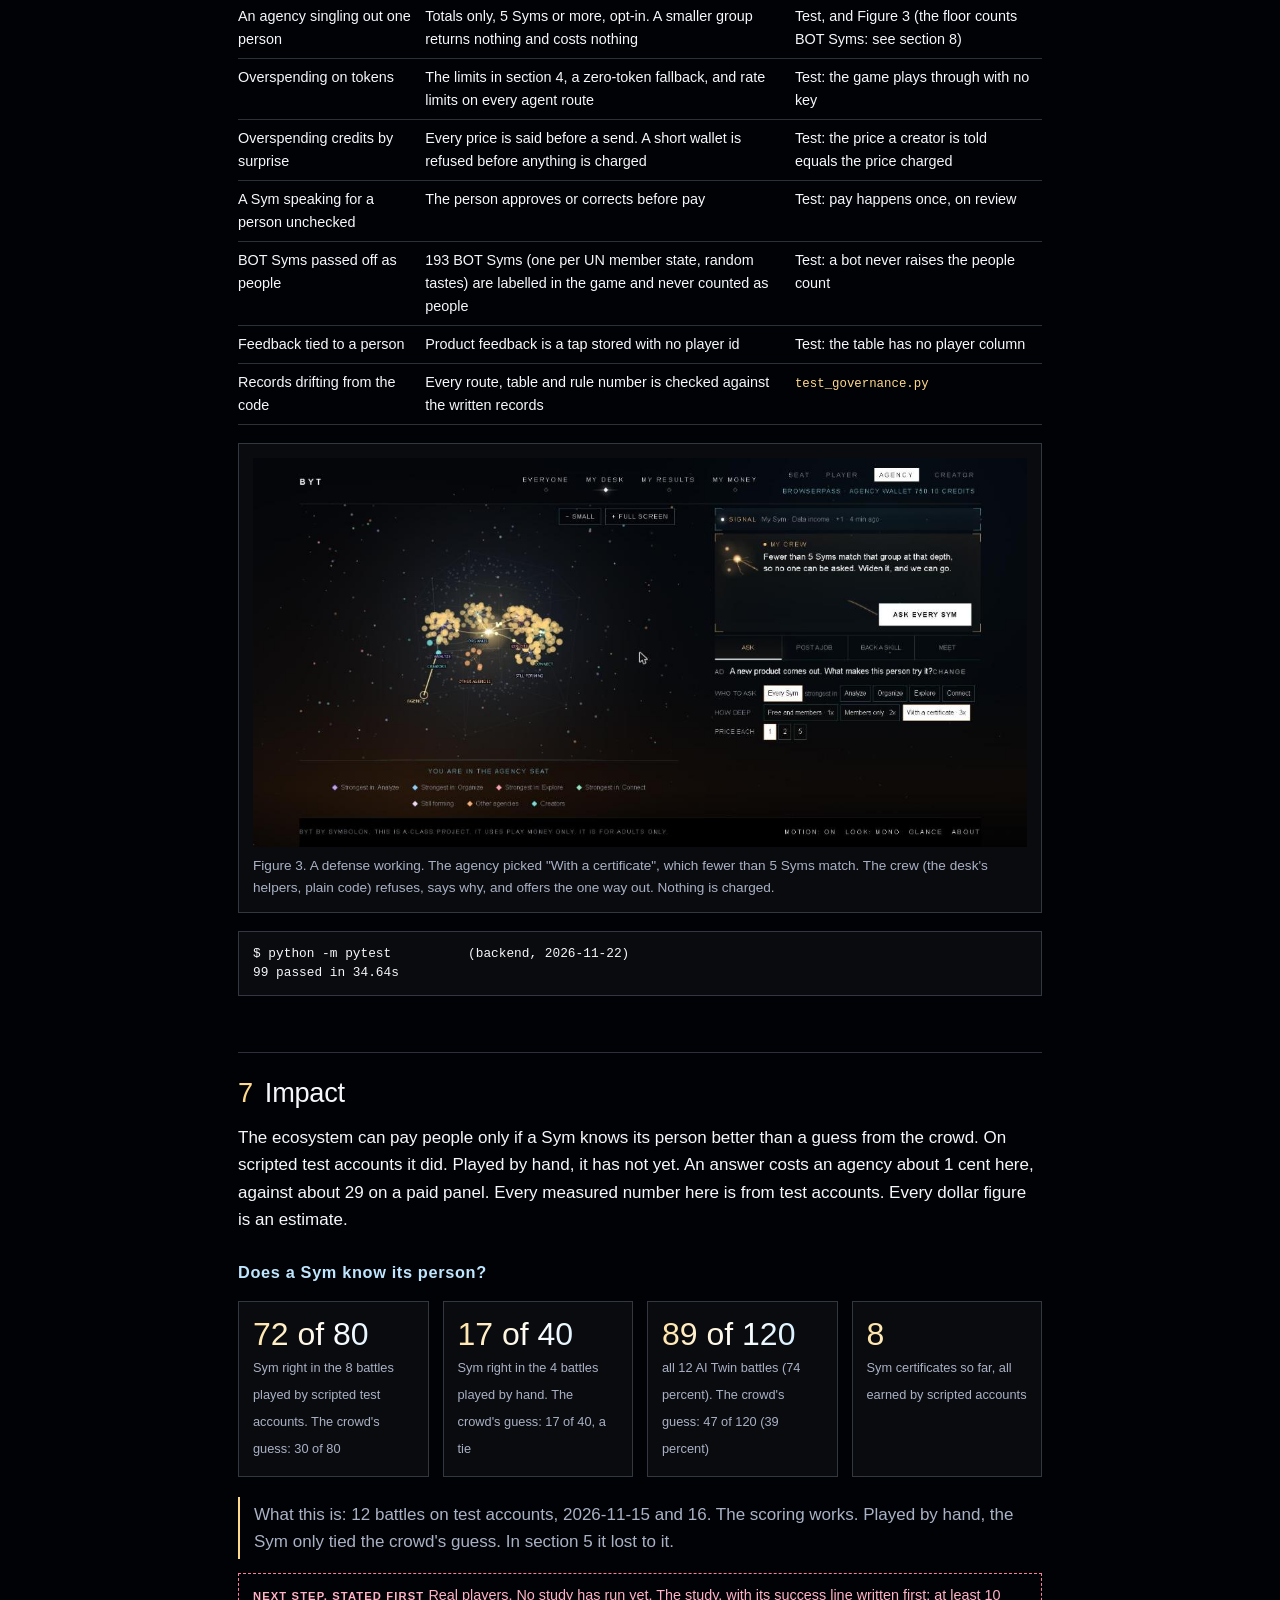
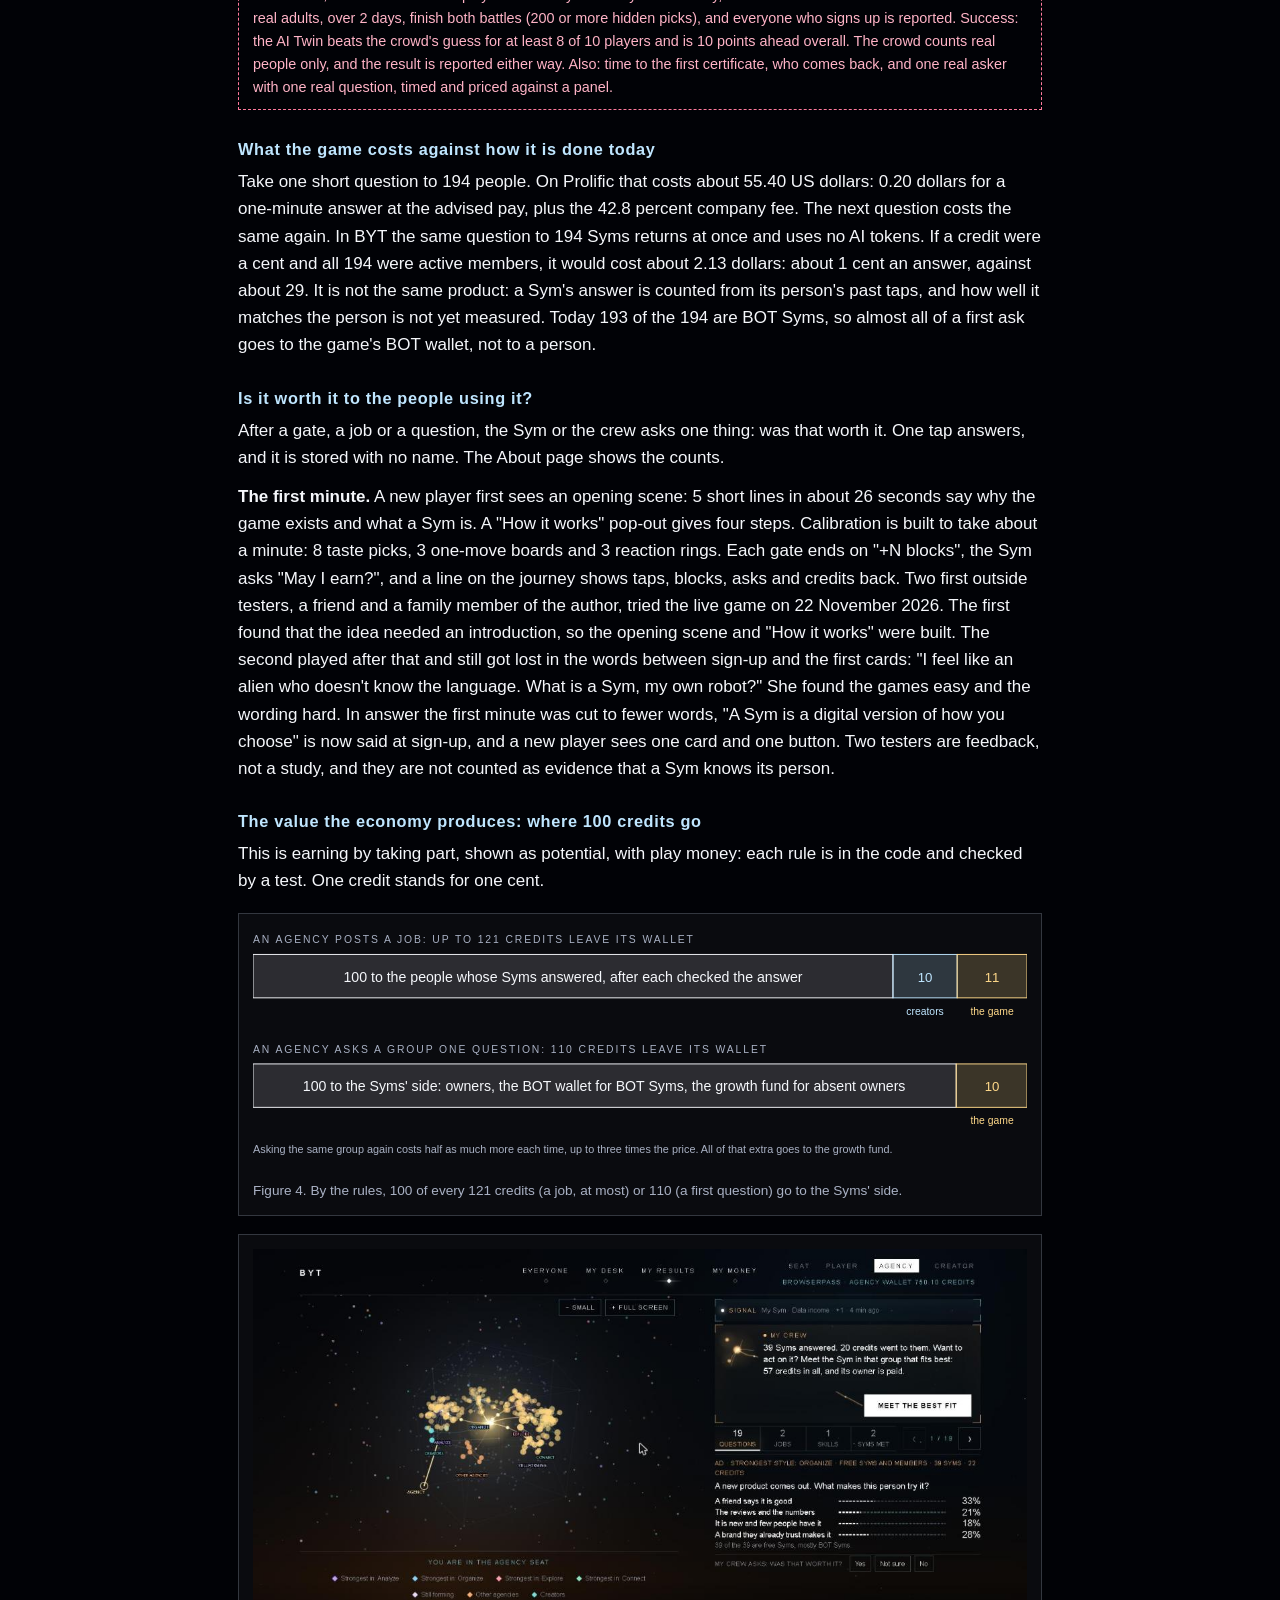
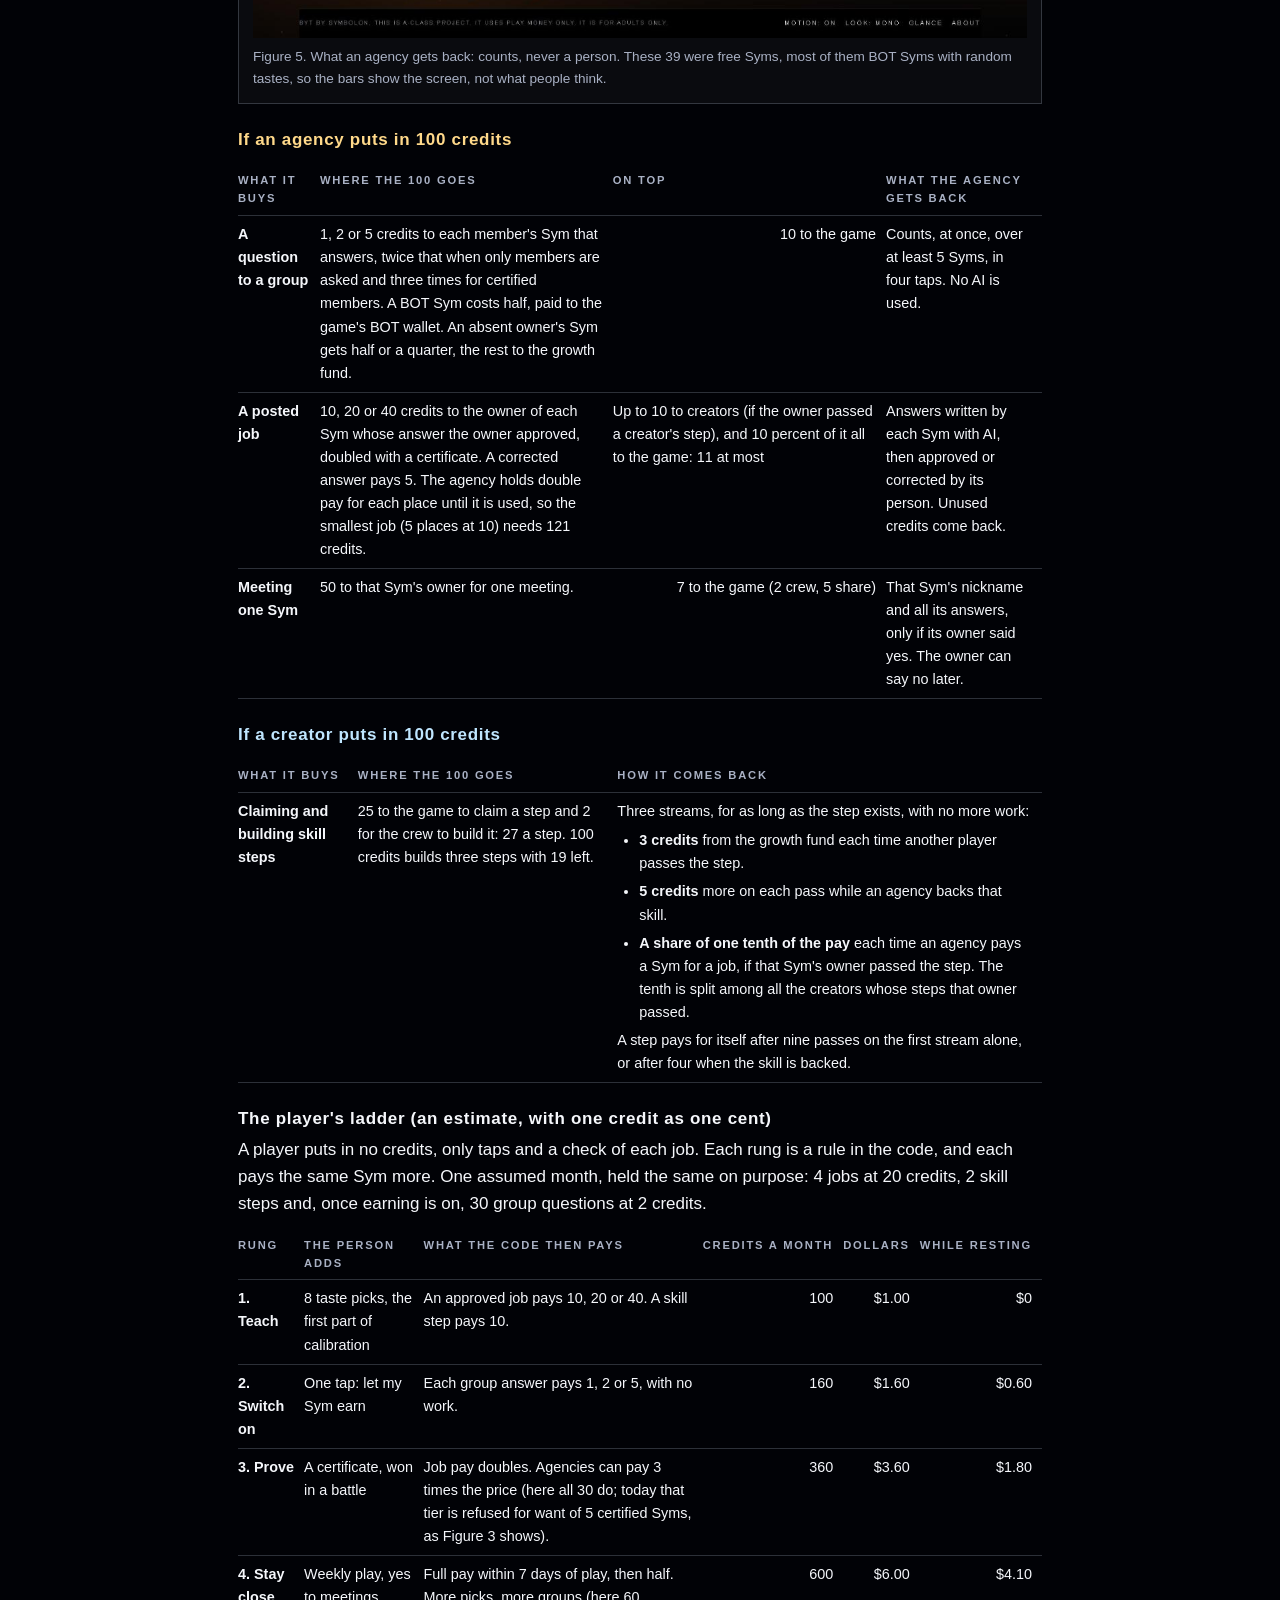
==== commit ec73f84e: "The repo link is in the slides and plain in the report The assignment needs the GitHub repo URL in b" ====
--- a/report.html
+++ b/report.html
@@ -73,8 +73,8 @@
 <p>Phase 1 is built and live. On scripted test accounts the Sym beat the crowd's guess. On test accounts played by hand it did not. A study with real players is the next test, and one paid invoice is the first money milestone (sections 7 and 8).</p>
 <p class="meta">
   Luke Pfaff · Yale School of Management<br>
-  Code: <a href="https://github.com/lukepfaffyale/byt">github.com/lukepfaffyale/byt</a><br>
-  App: <a href="https://byt-frontend.onrender.com">byt-frontend.onrender.com</a>
+  <strong>Code (GitHub repo, to clone):</strong> <a href="https://github.com/lukepfaffyale/byt">https://github.com/lukepfaffyale/byt</a><br>
+  <strong>App (live):</strong> <a href="https://byt-frontend.onrender.com">https://byt-frontend.onrender.com</a>
 </p>
 <p class="note">Credits are play money. Players are adults who give a nickname and nothing else. Every game number is from the game's own database or tests, with its date, and says so when it comes from test accounts or BOT Syms. No outside money has been paid, and no study with real players has run yet.</p>
 
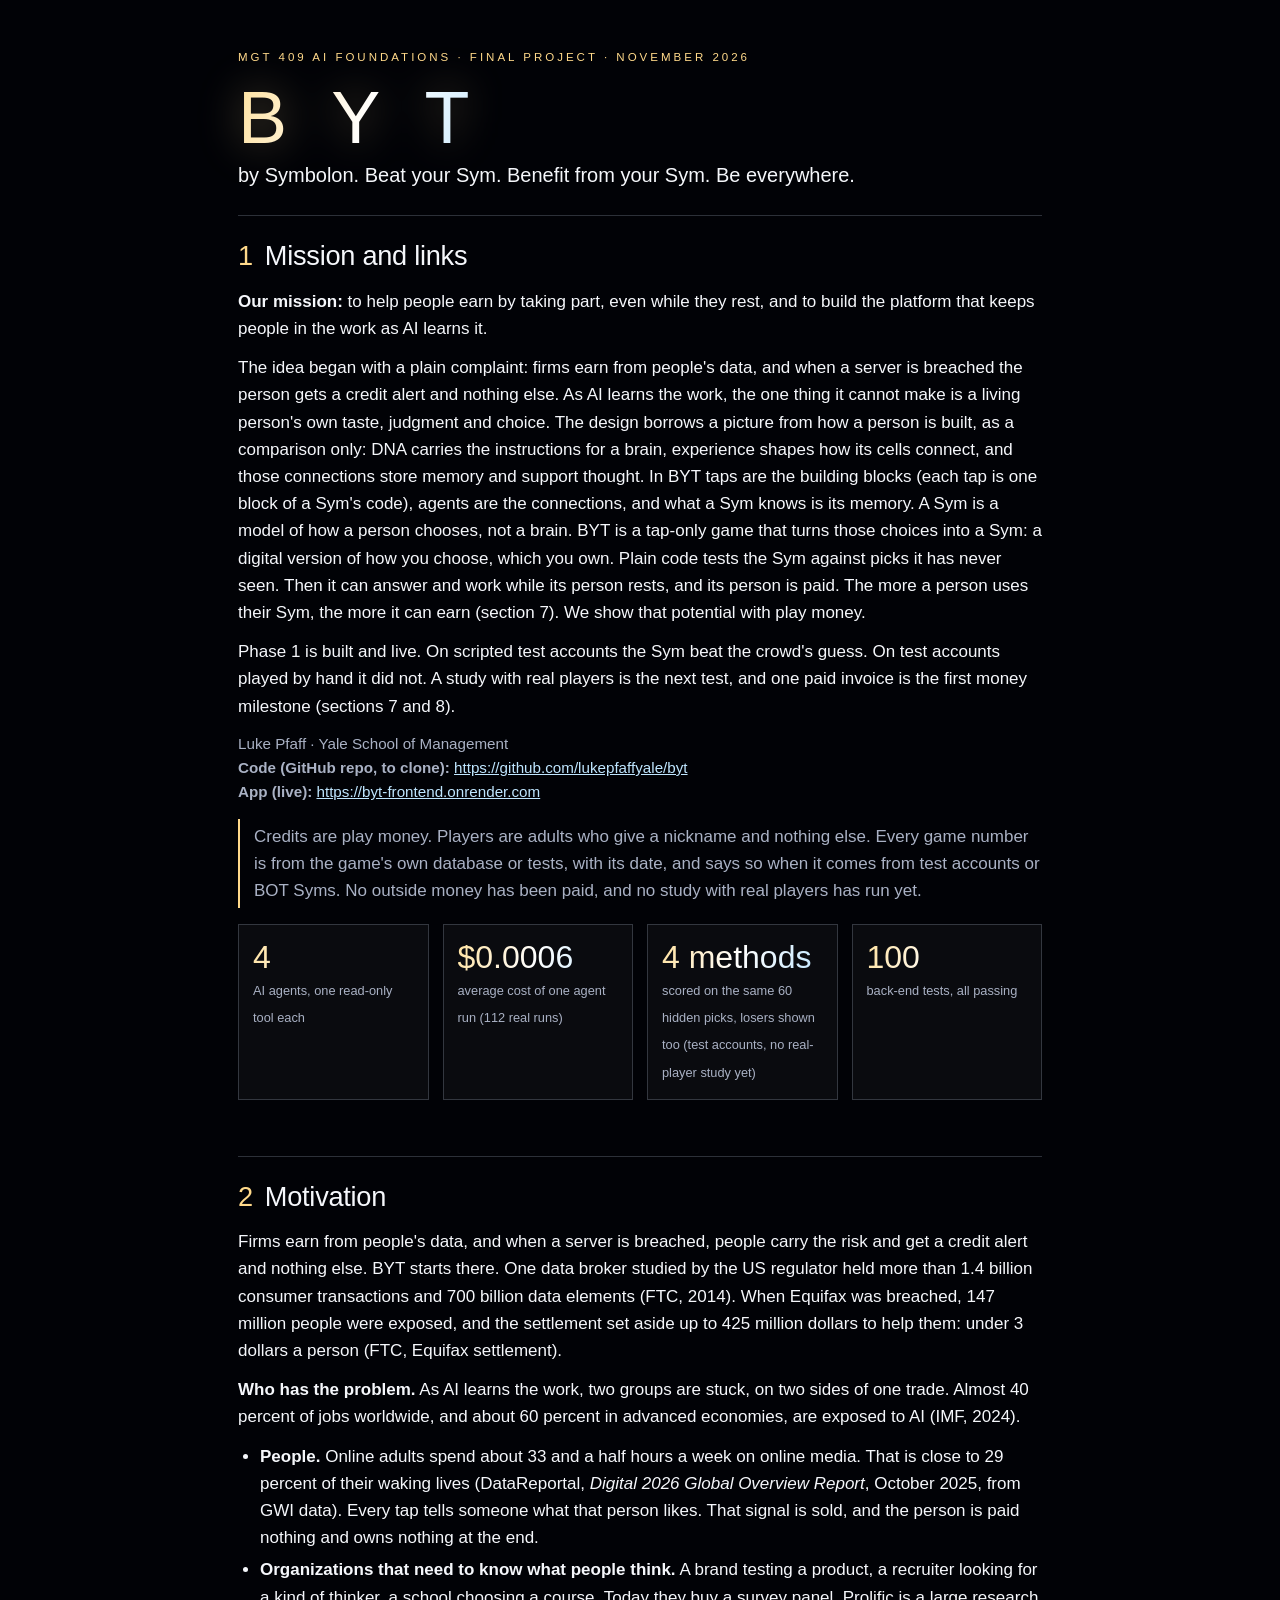
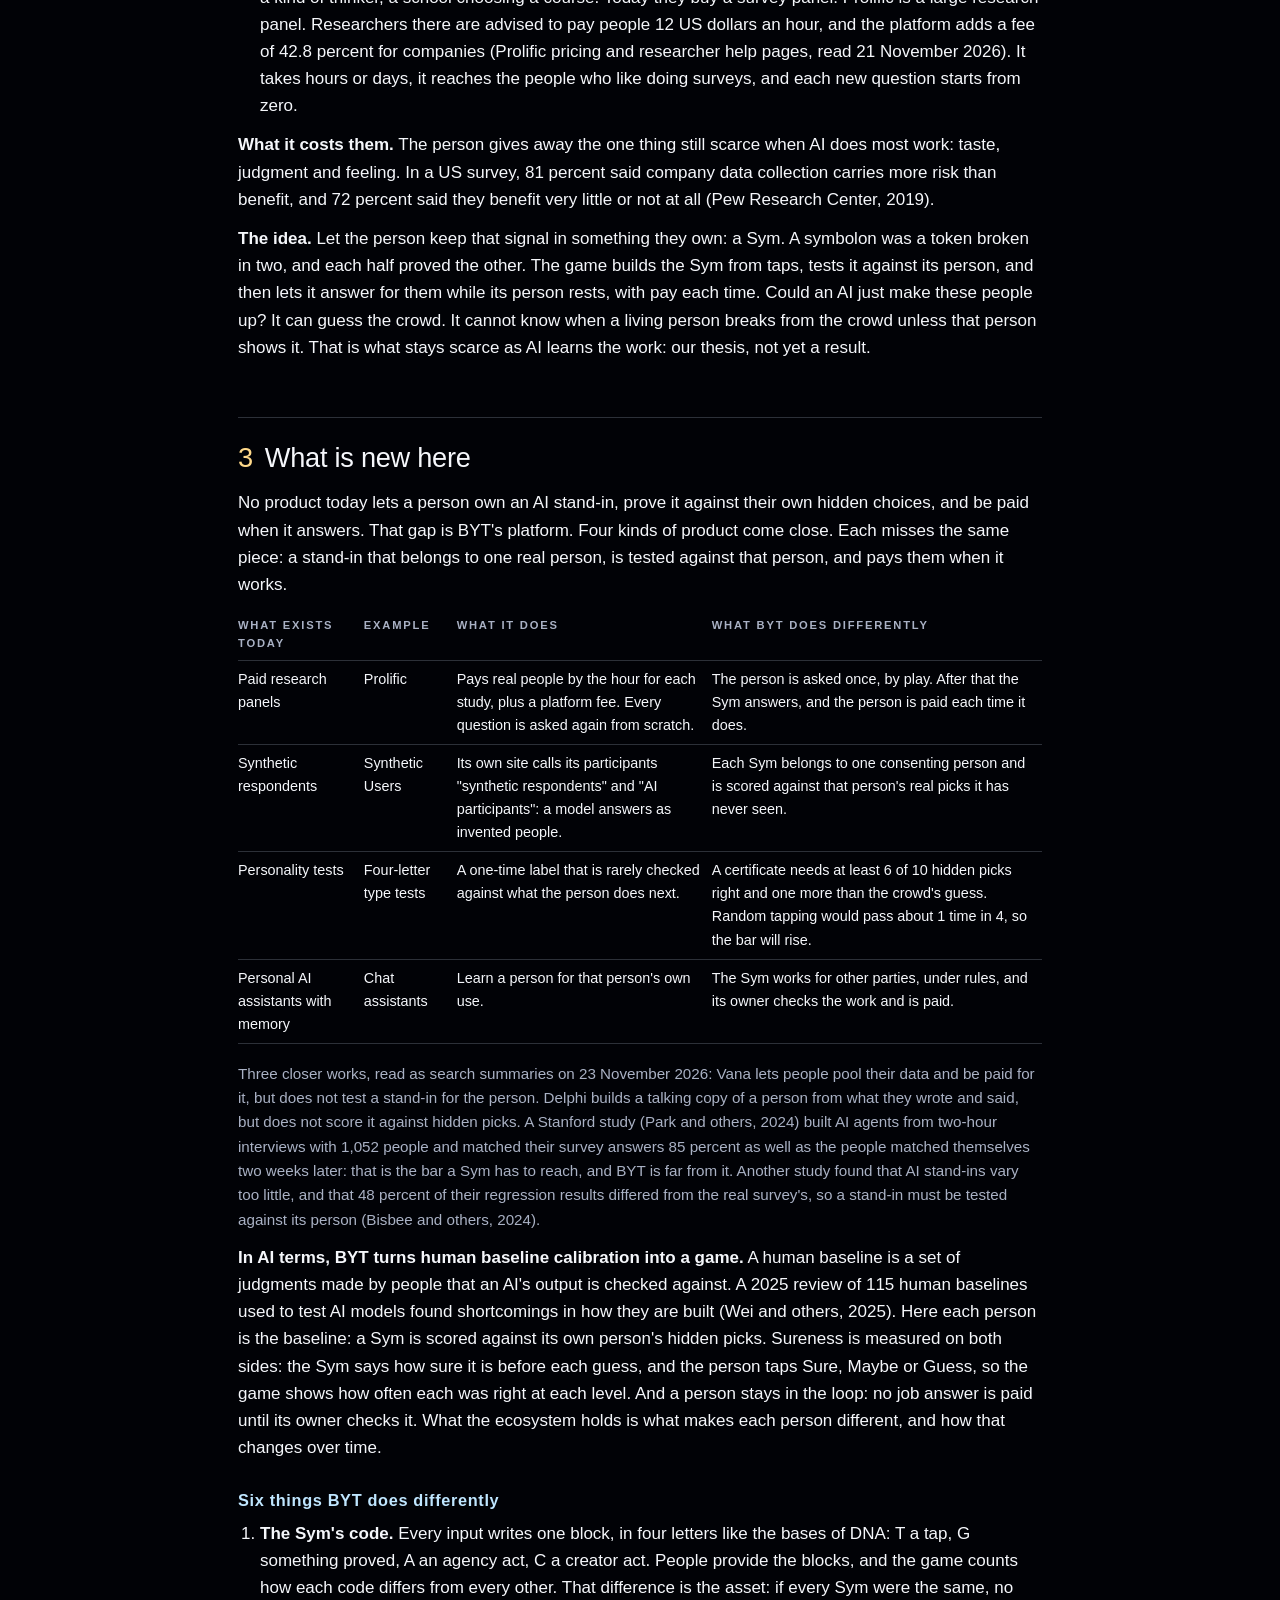
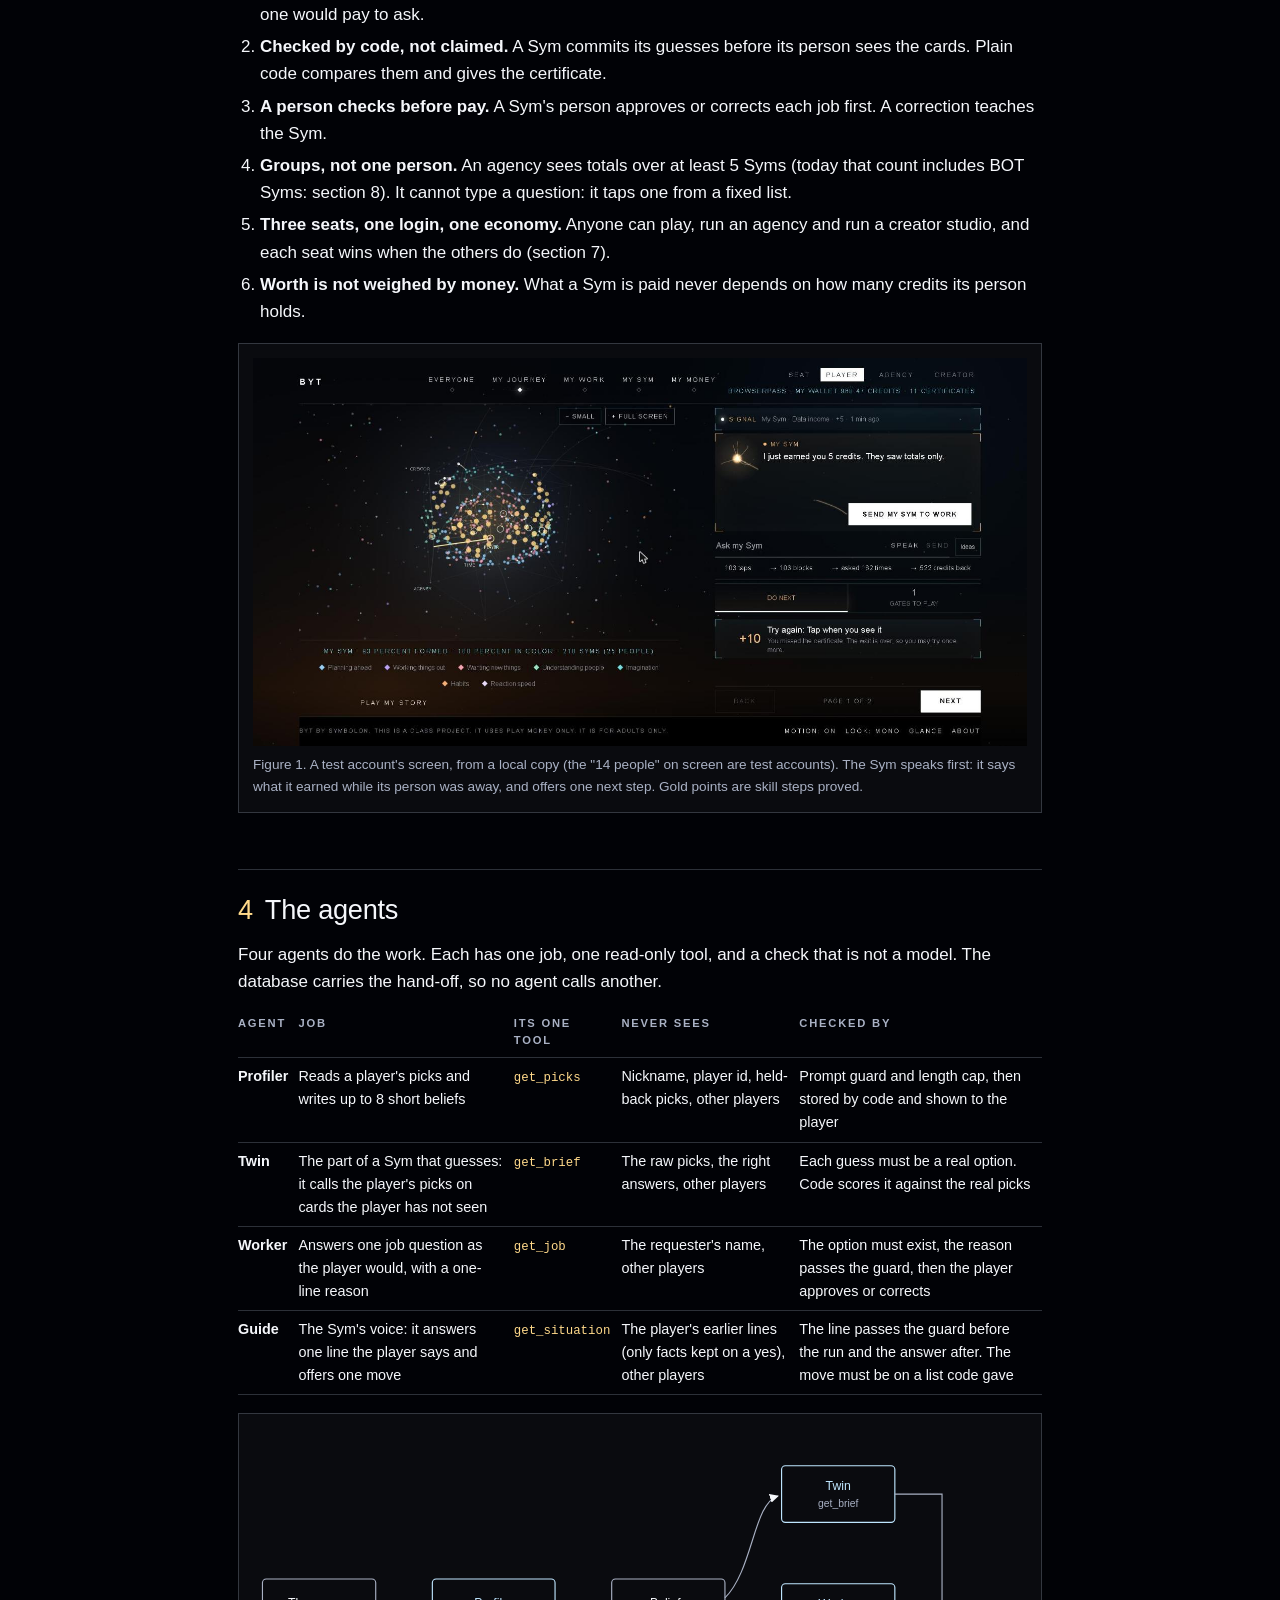
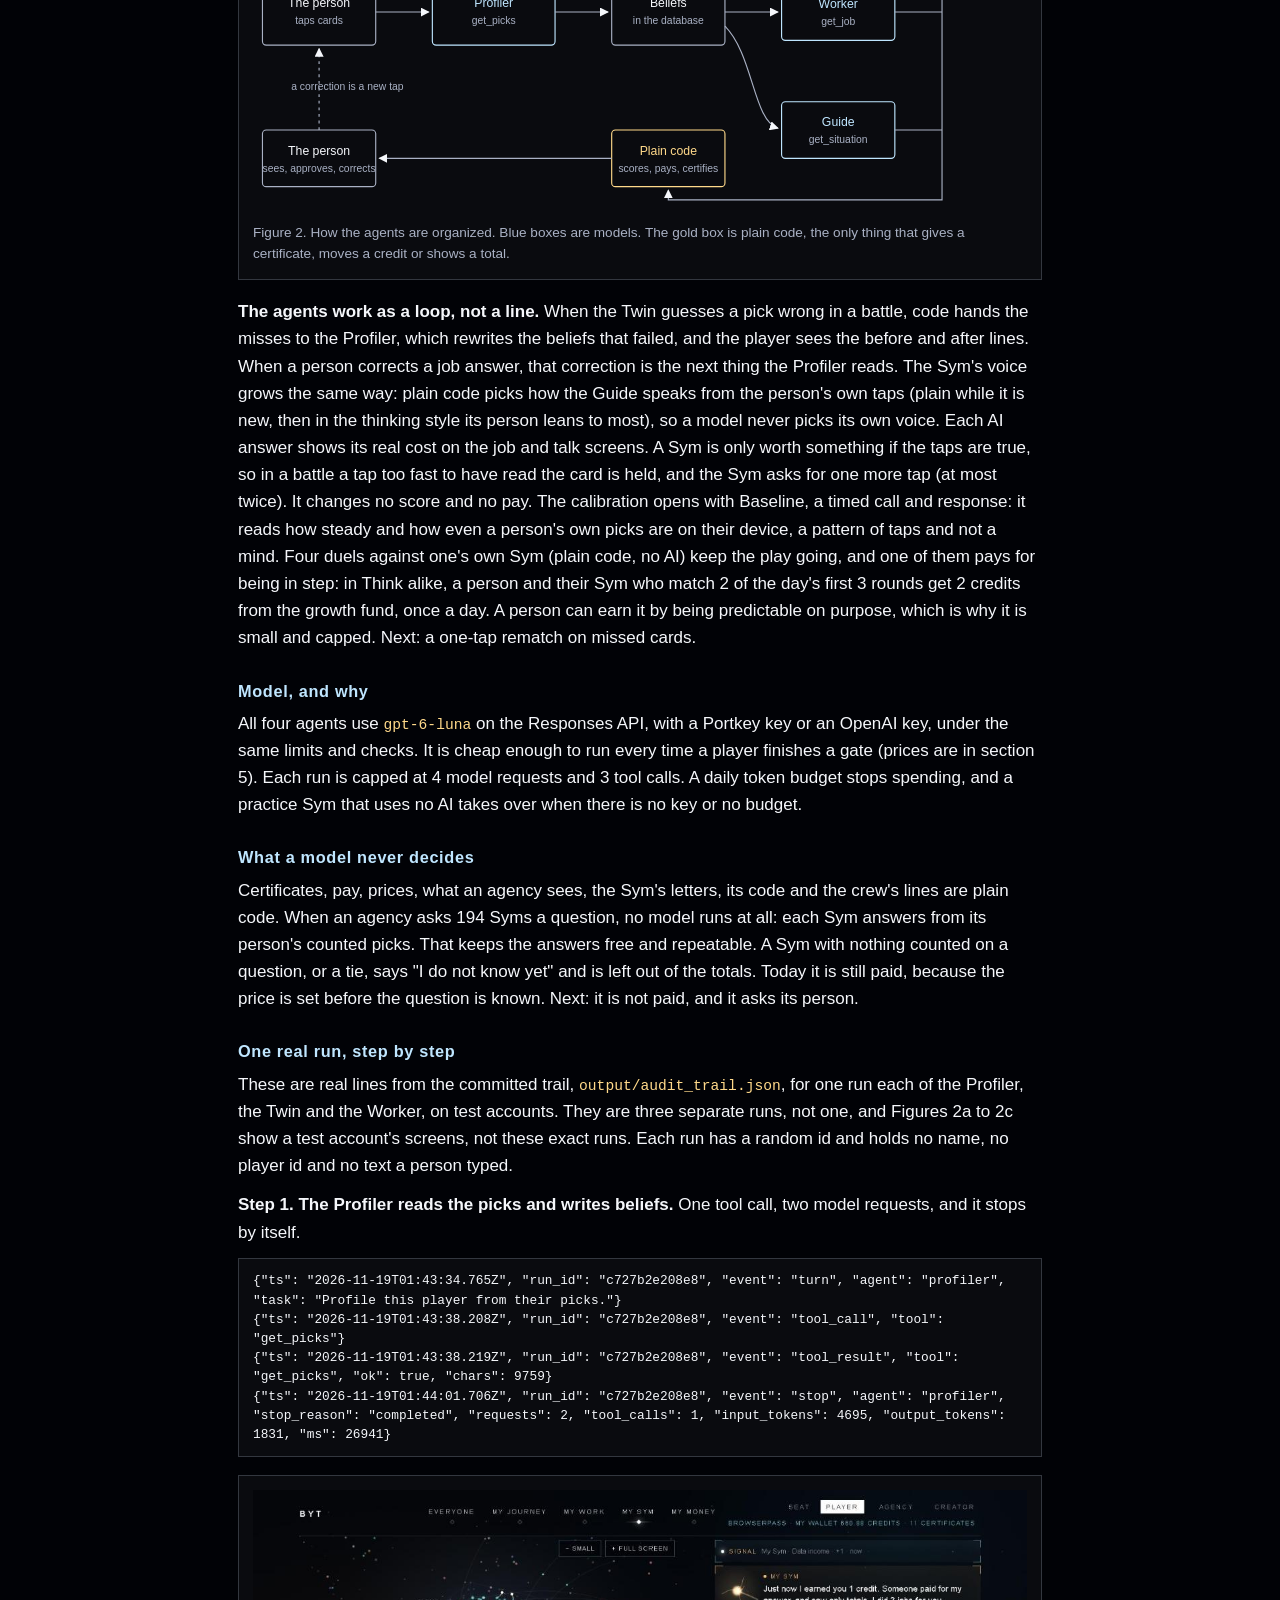
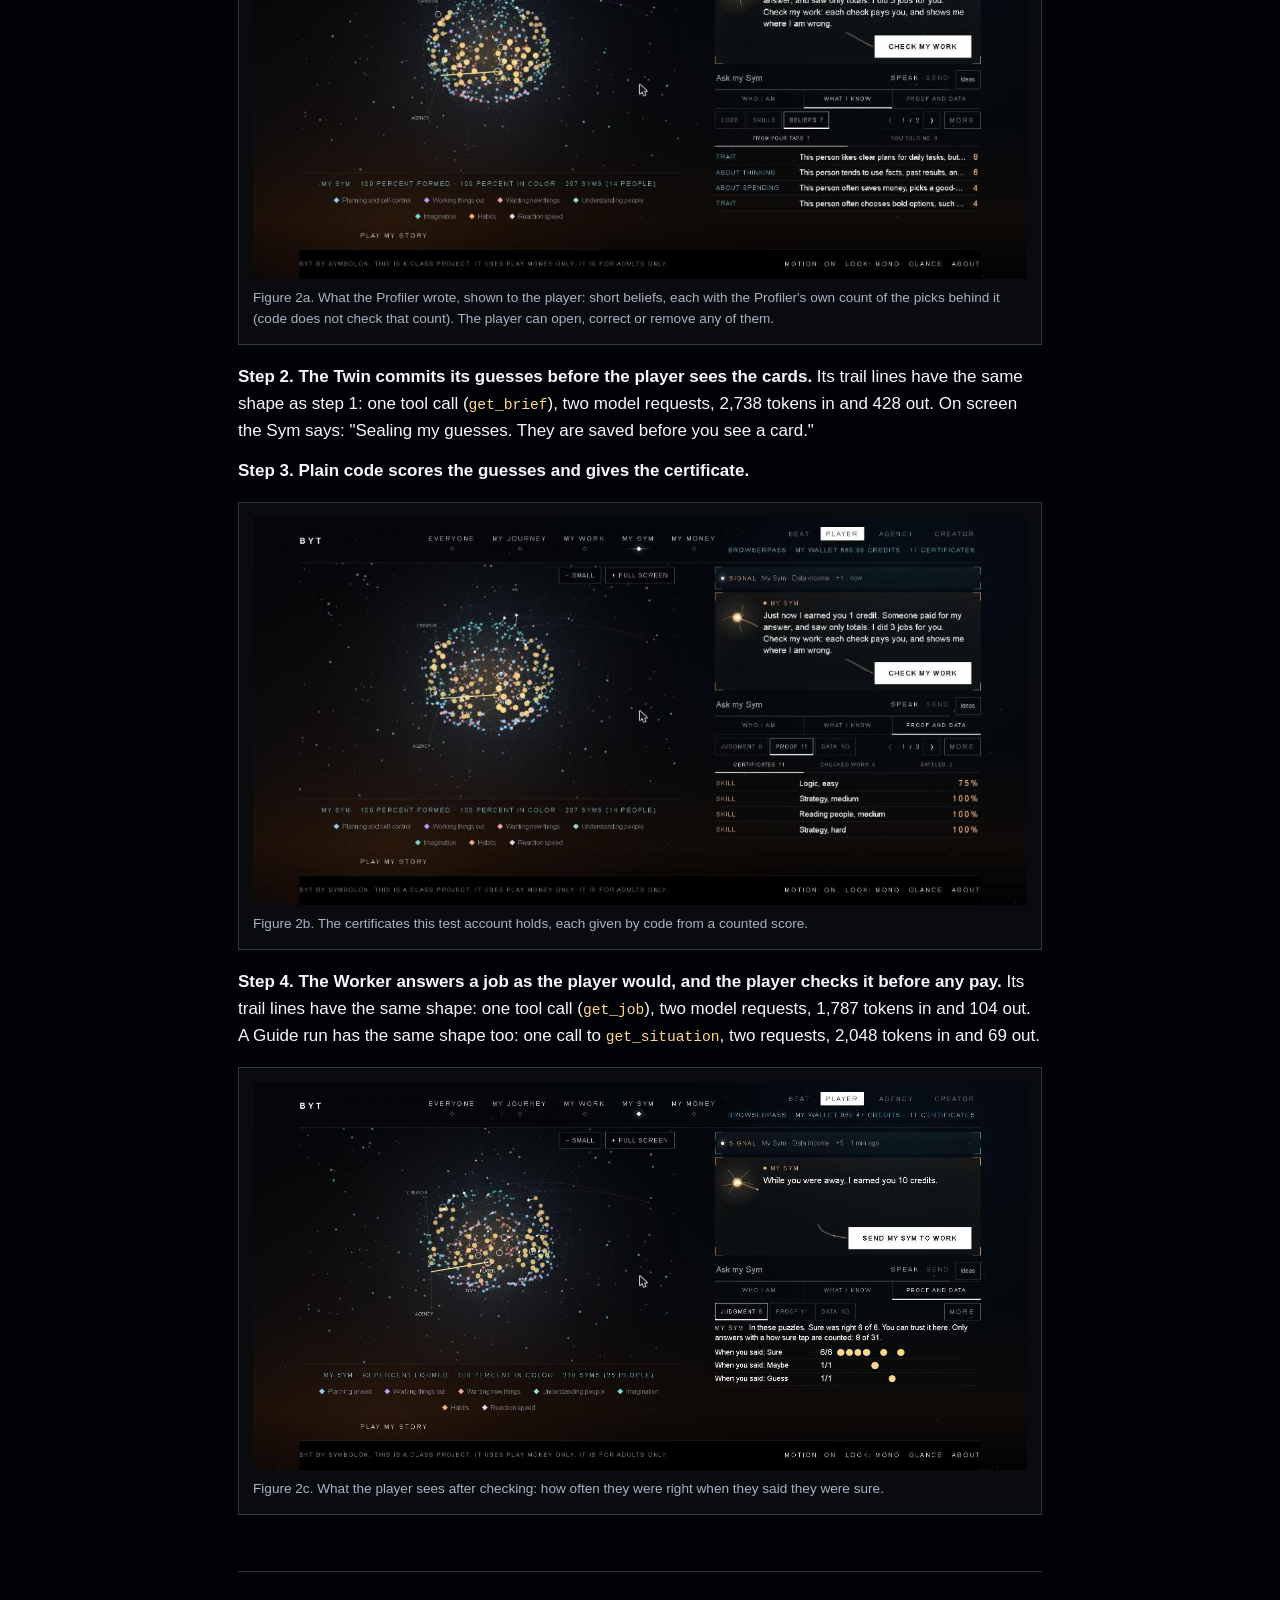
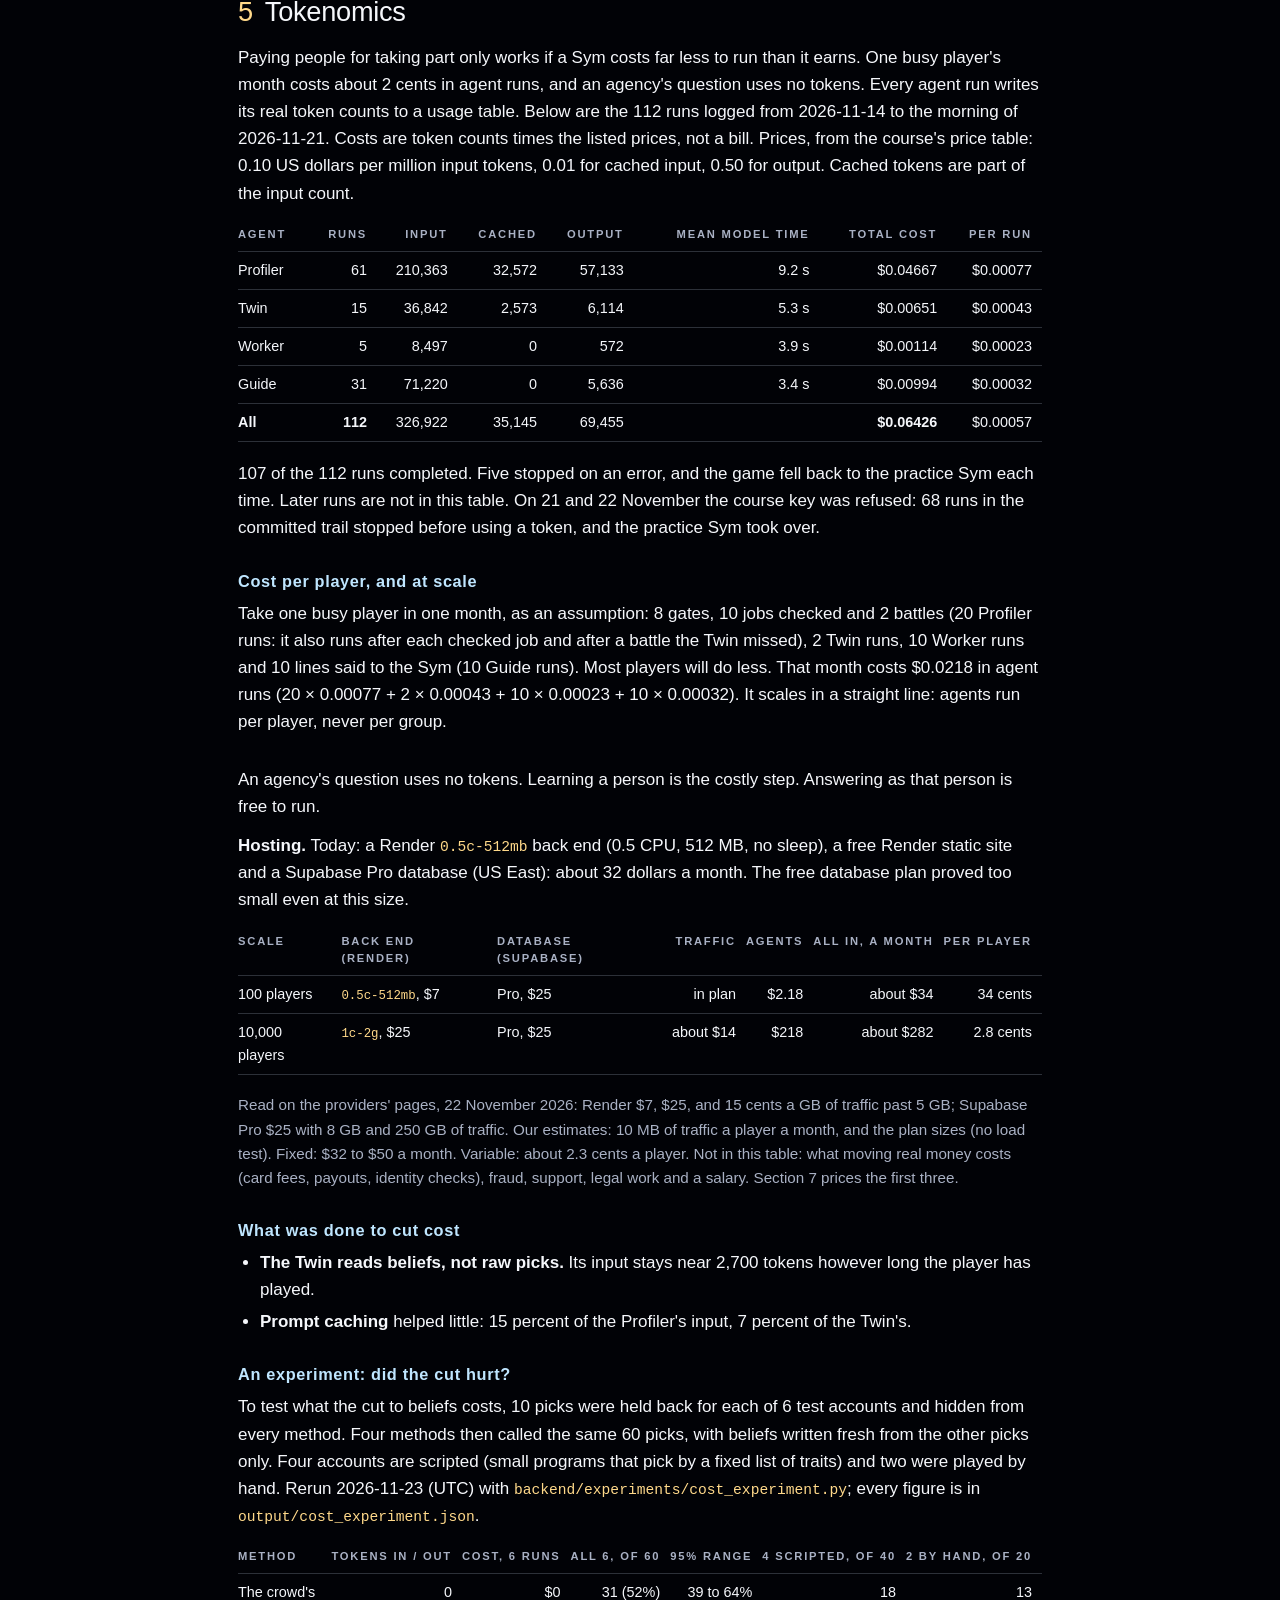
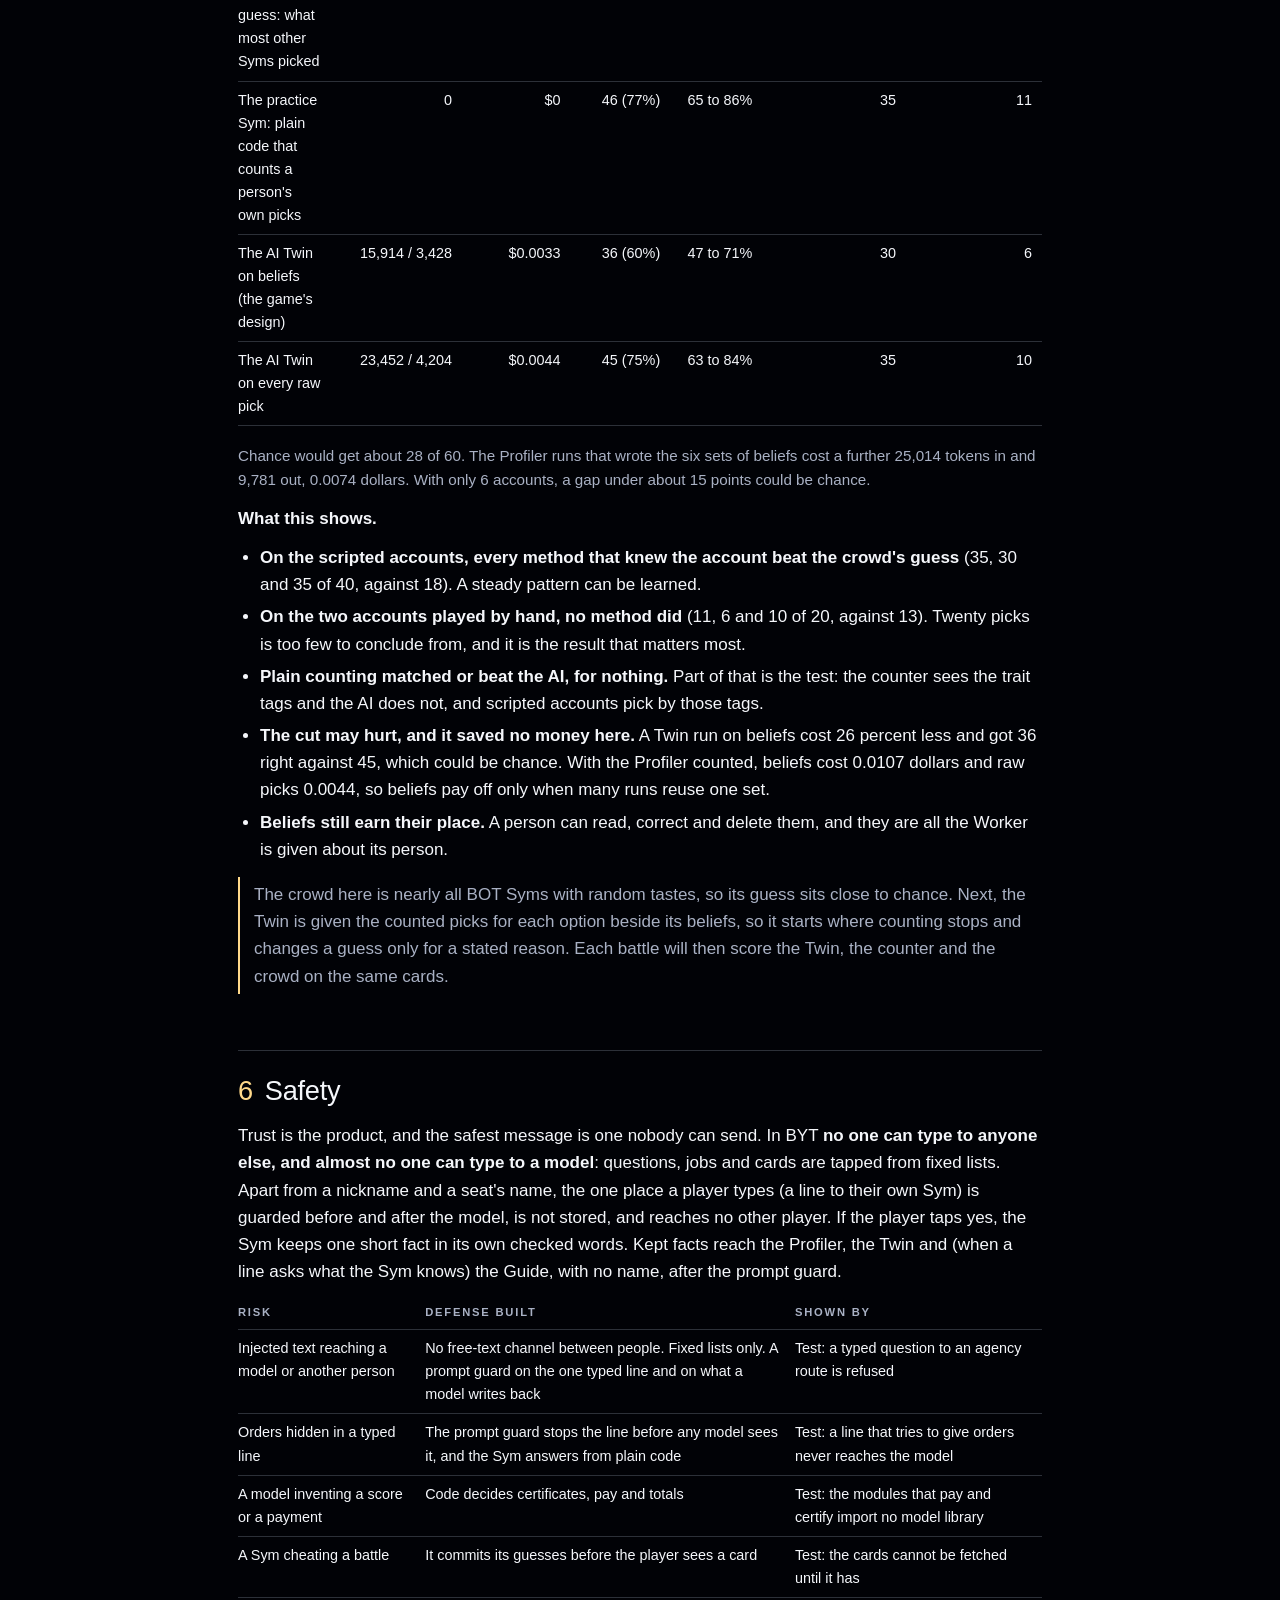
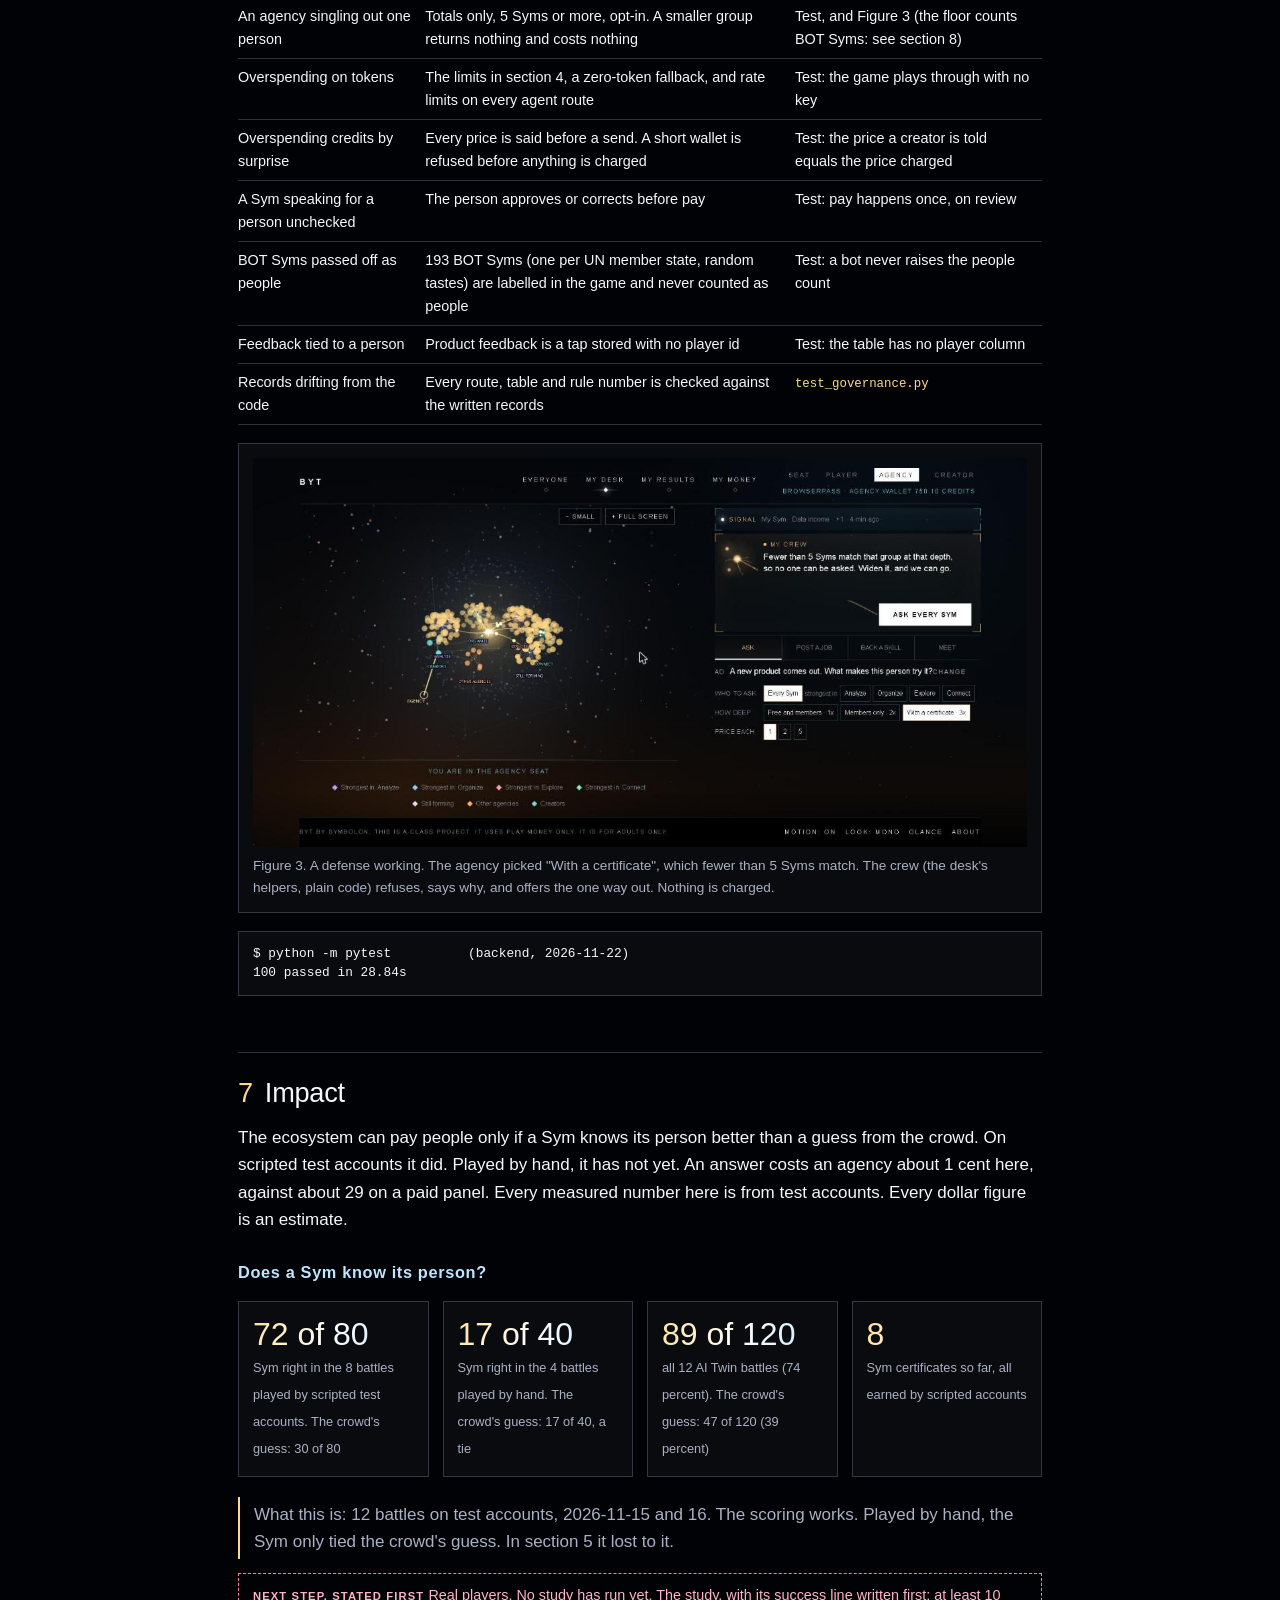
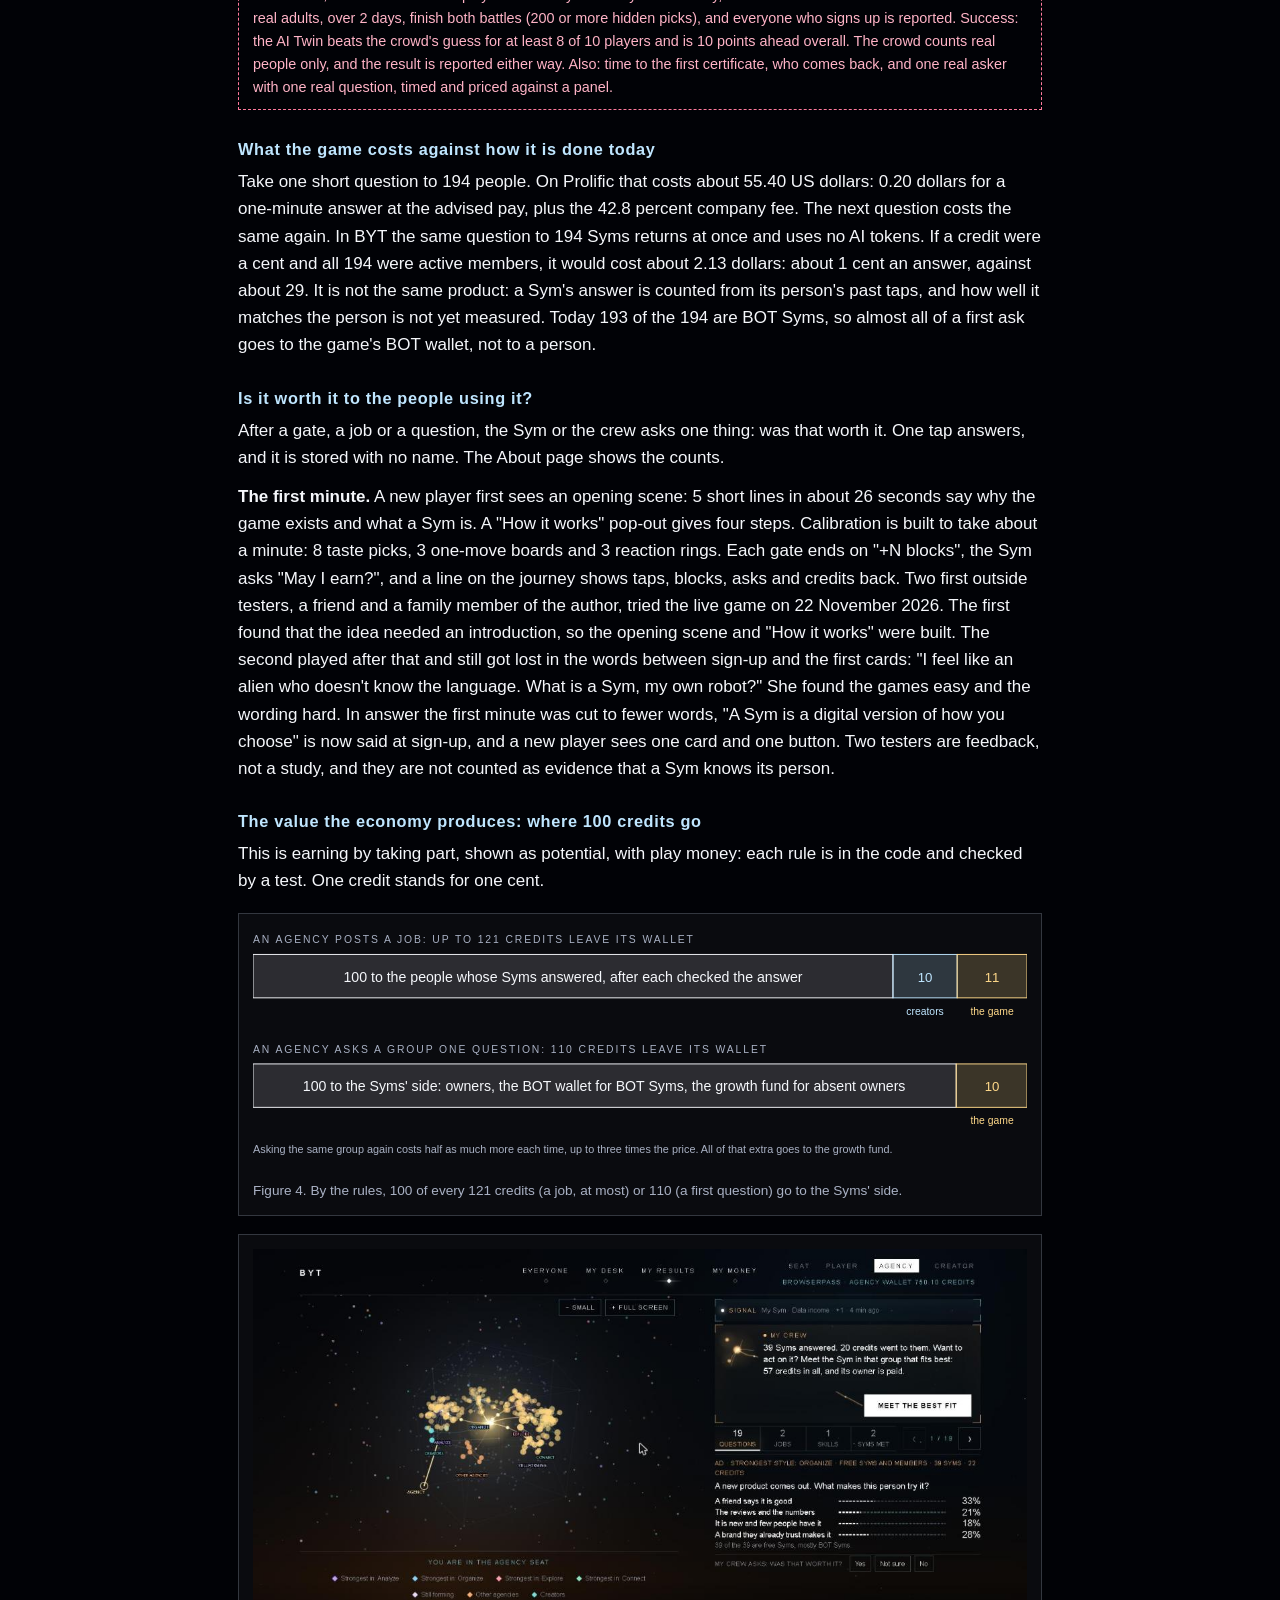
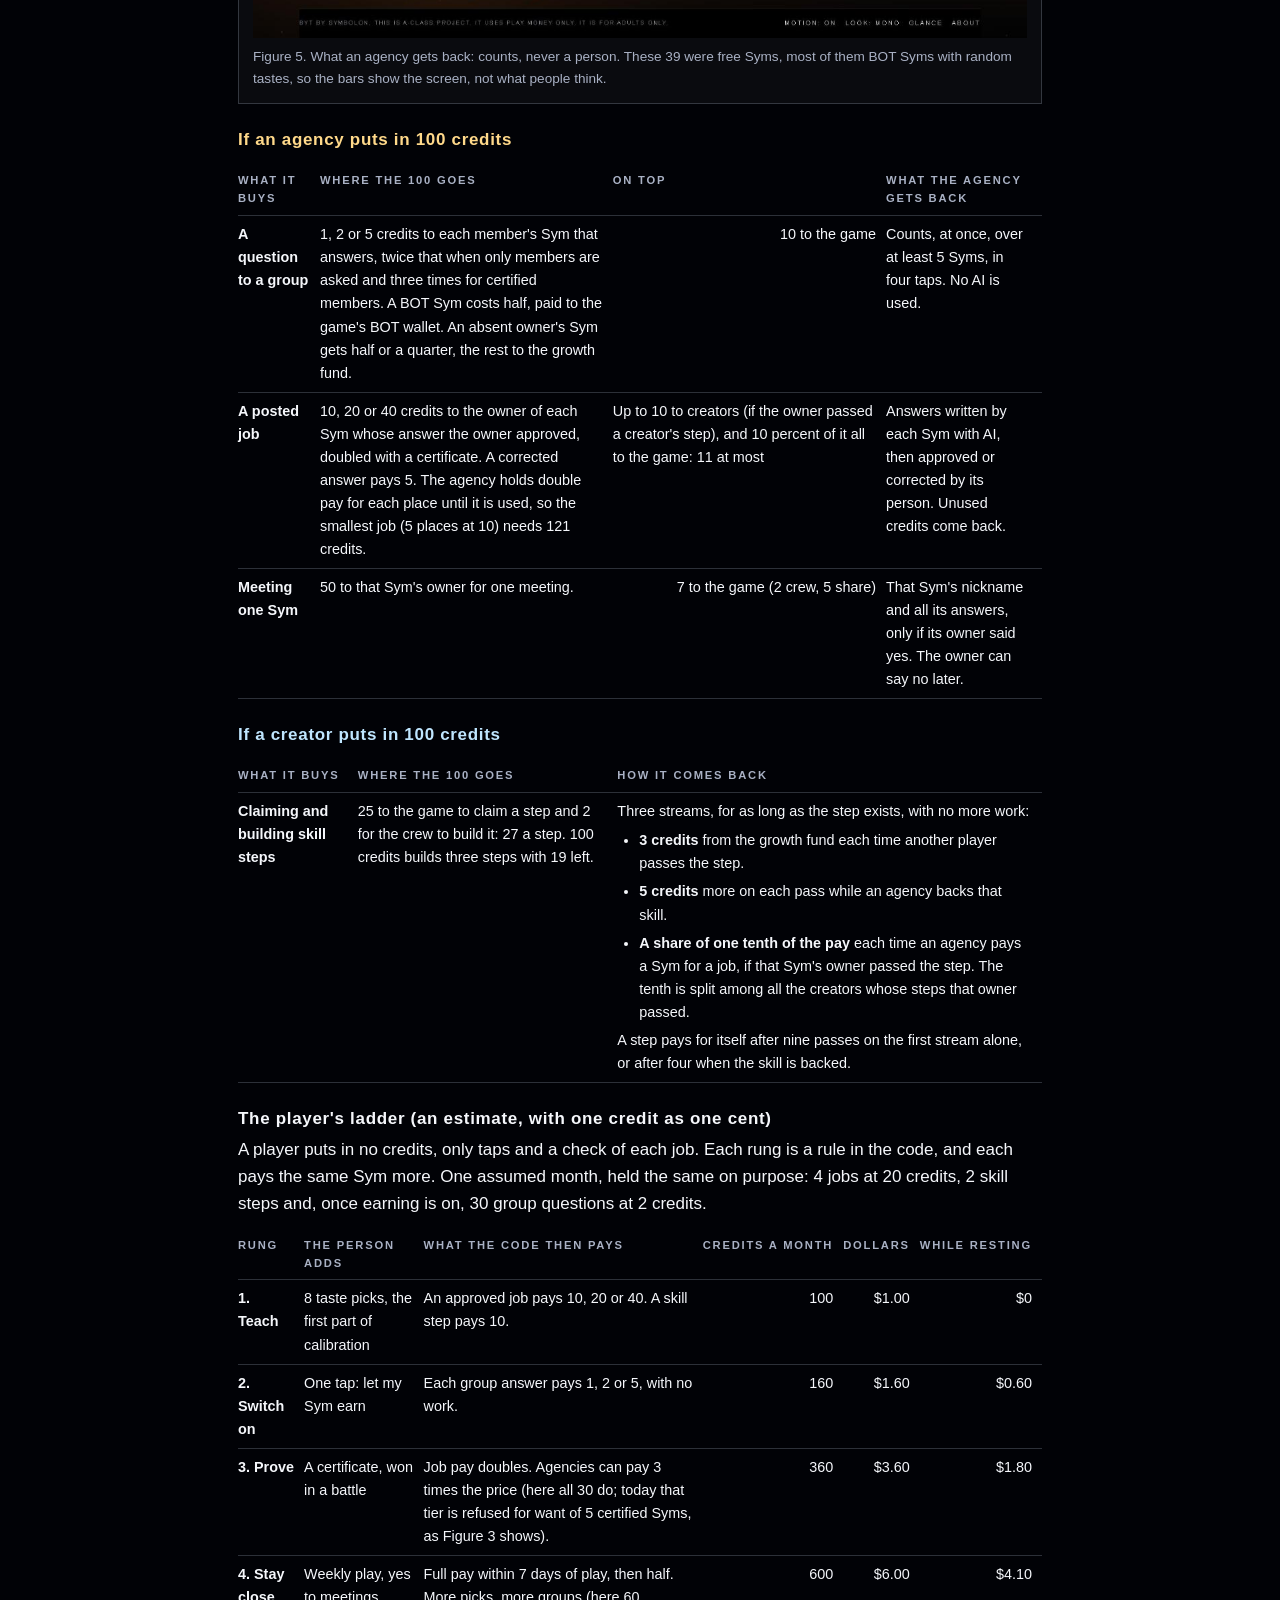
==== commit 2088ce2e: "A mid-way Sym, for a visitor with ten minutes The first screen has a second button, "Short on time? " ====
--- a/report.html
+++ b/report.html
@@ -82,7 +82,7 @@
   <div><strong>4</strong><span>AI agents, one read-only tool each</span></div>
   <div><strong>$0.0006</strong><span>average cost of one agent run (112 real runs)</span></div>
   <div><strong>4 methods</strong><span>scored on the same 60 hidden picks, losers shown too (test accounts, no real-player study yet)</span></div>
-  <div><strong>99</strong><span>back-end tests, all passing</span></div>
+  <div><strong>100</strong><span>back-end tests, all passing</span></div>
 </div>
 
 <!-- ===================== 2. MOTIVATION ===================== -->
@@ -286,7 +286,7 @@
   <figcaption>Figure 3. A defense working. The agency picked "With a certificate", which fewer than 5 Syms match. The crew (the desk's helpers, plain code) refuses, says why, and offers the one way out. Nothing is charged.</figcaption>
 </figure>
 <pre>$ python -m pytest          (backend, 2026-11-22)
-99 passed in 34.64s</pre>
+100 passed in 28.84s</pre>
 
 <!-- ===================== 7. IMPACT ===================== -->
 <h2><span>7</span>Impact</h2>
@@ -409,7 +409,7 @@
 <p>Only the first phase has results. Nothing in the last two rows is built.</p>
 <table>
   <tr><th>Phase</th><th>What a person can do</th><th>What is measured</th><th>The market, and the money milestone</th></tr>
-  <tr><td><strong>Built now: Beat your Sym</strong></td><td>Teach a Sym with taps across 15 gates and 156 cards, battle it, and earn a certificate from code. Open an agency and ask a group. Open a studio and build a step. Download or delete everything.</td><td>A Sym's share right on hidden picks, against the crowd's guess (test accounts so far). The cost of each agent run. 99 tests.</td><td>A class and its friends. Play credits only, every move recorded. No outside money.</td></tr>
+  <tr><td><strong>Built now: Beat your Sym</strong></td><td>Teach a Sym with taps across 15 gates and 156 cards, battle it, and earn a certificate from code. Open an agency and ask a group. Open a studio and build a step. Download or delete everything.</td><td>A Sym's share right on hidden picks, against the crowd's guess (test accounts so far). The cost of each agent run. 100 tests.</td><td>A class and its friends. Play credits only, every move recorded. No outside money.</td></tr>
   <tr><td><strong>Near term: Benefit from your Sym</strong></td><td>Real players join, family and the class first. One real asker brings a real question. An agency's price drops as it builds its own panel (today a repeat ask of one group costs more), and it pays only for Syms that know. Each week is a season: one question is put forward to every agency and the reaction rings keep a weekly best (both built), and next a fresh battle deck and a new question each week. The Sym guesses every card before the tap. The certificate bar rises, and anyone can check a certificate.</td><td>The study in section 7. Credits earned in a week with no taps. Every row carries its version and its owner's yes.</td><td>Campus recruiters and small hiring teams, then buyers of paid panels. One paid invoice from one real agency, BOT answers left out. Then the proposed fees, the first connector, and the first cash-out above 500 credits through a licensed partner.</td></tr>
   <tr><td><strong>Vision: Be everywhere</strong></td><td>A Sym does more kinds of work, checked by its person. An AI agent runs an agency or a studio while its owner is away, up to a spending limit the owner set (today a player's Sym can already take a set number of jobs a day by itself, and the BOT seats are run by plain code). Creators build new games: two-player duels and better ways to collect a person's inputs are a creator's product and source of pay (the game built the first two duels, rock, paper, scissors and Hide the light). Linked Syms: two people who accept one another as trusted may let their Syms talk, to get ideas, pick a gift, or ask what the other would choose. A player may pay for this. Both people say yes first, either can end it, a Sym shares only what its person allowed, and the other person is paid when their Sym is asked. An idea only, Syms of the past: a person decides in advance whether their Sym may be kept and who may speak with it, and nothing is kept without that yes.</td><td>How much Syms differ. How often a living person breaks from the crowd's guess. How evenly pay spreads. No numbers yet.</td><td>Any organization, and any AI system, that needs to know what real people would choose, asked from inside its own tools. In time every seat can earn and every seat can pay, players included. Goal: the Rule of 40 (growth plus margin of 40 or more), first by growth, later by profit.</td></tr>
 </table>
